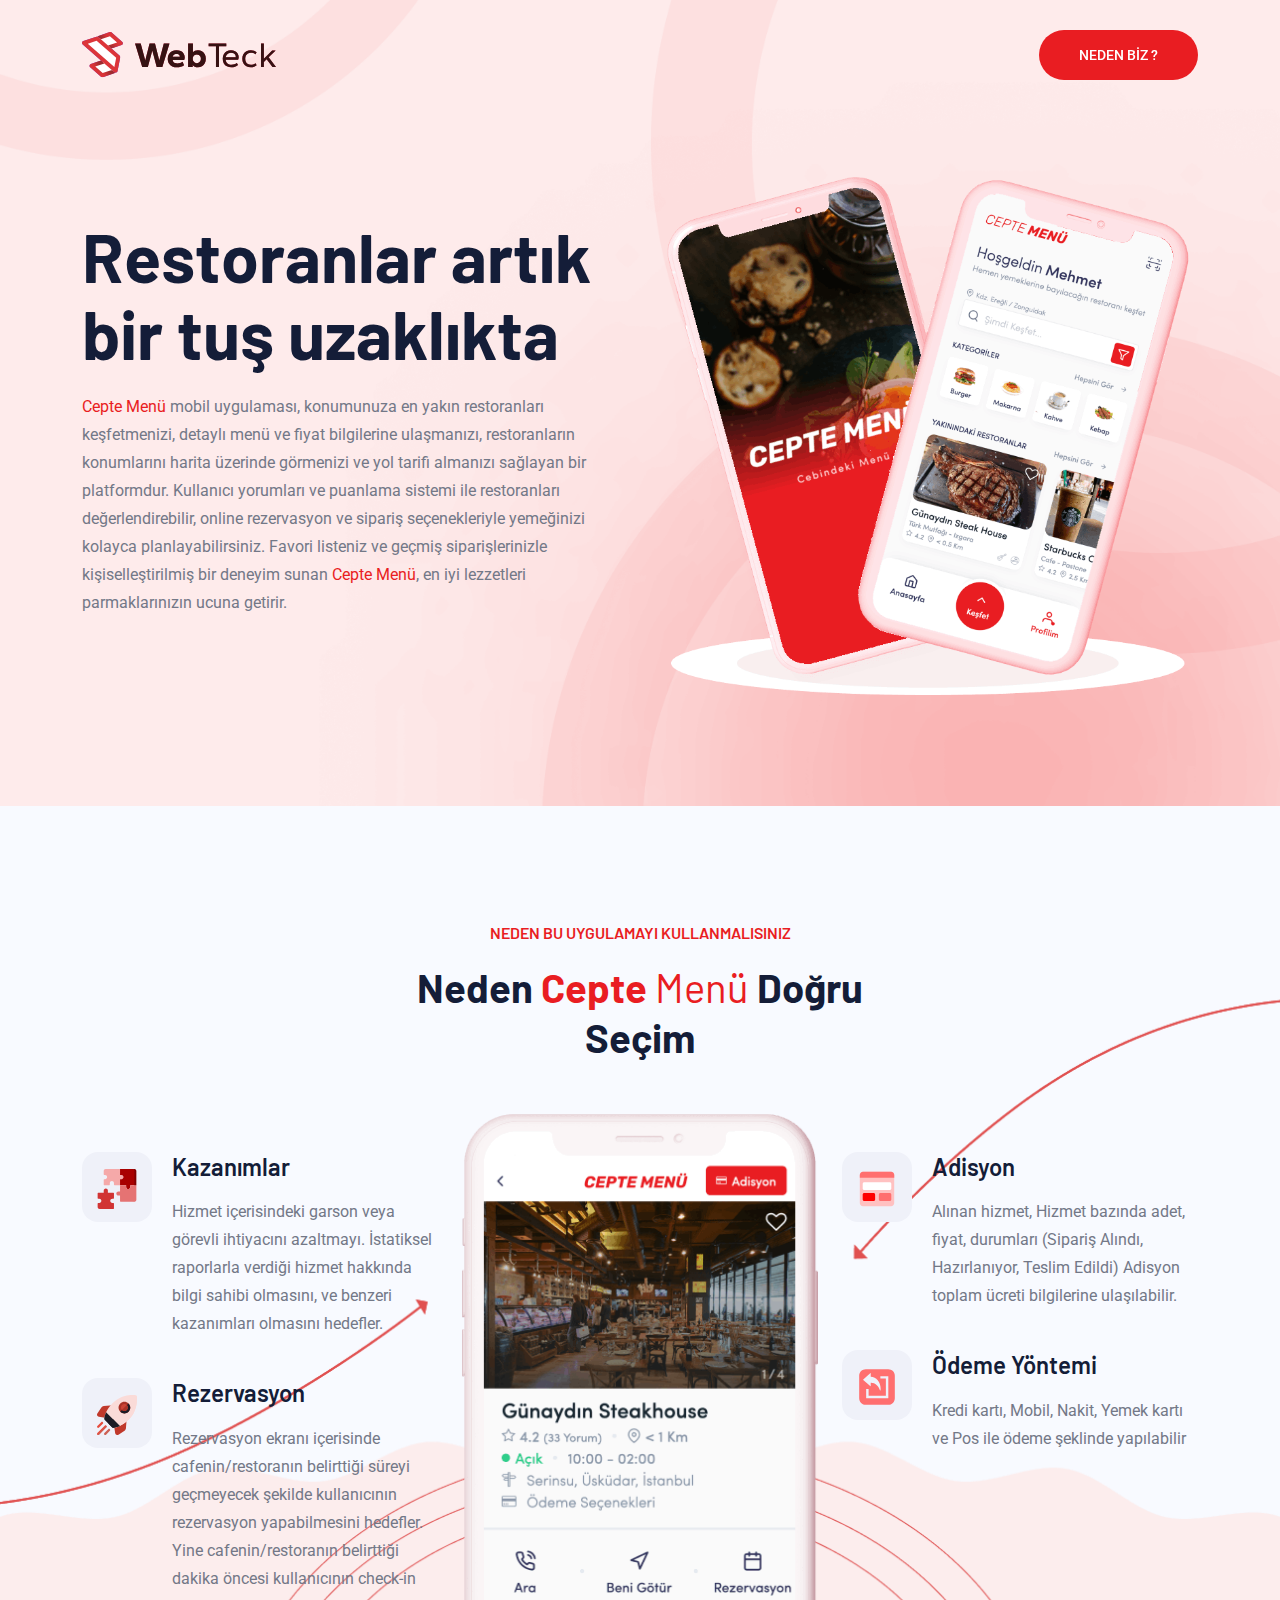
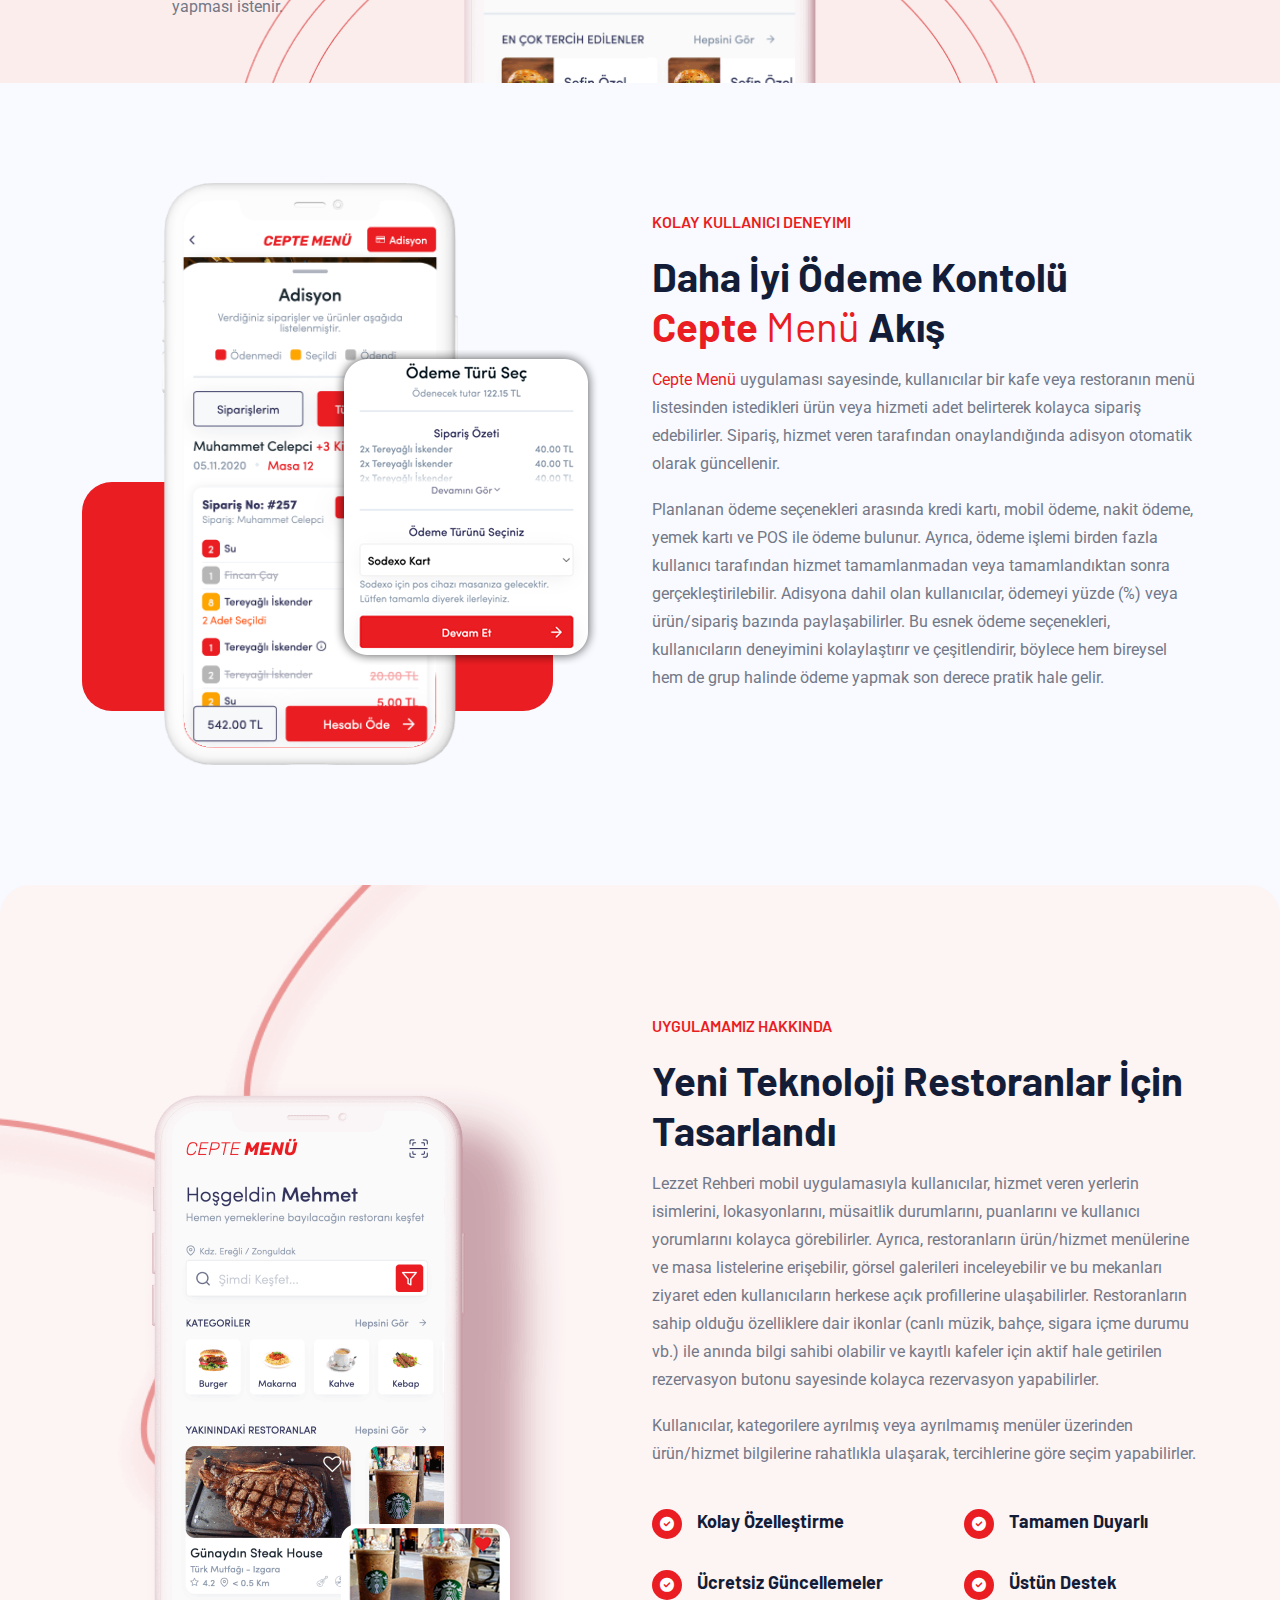
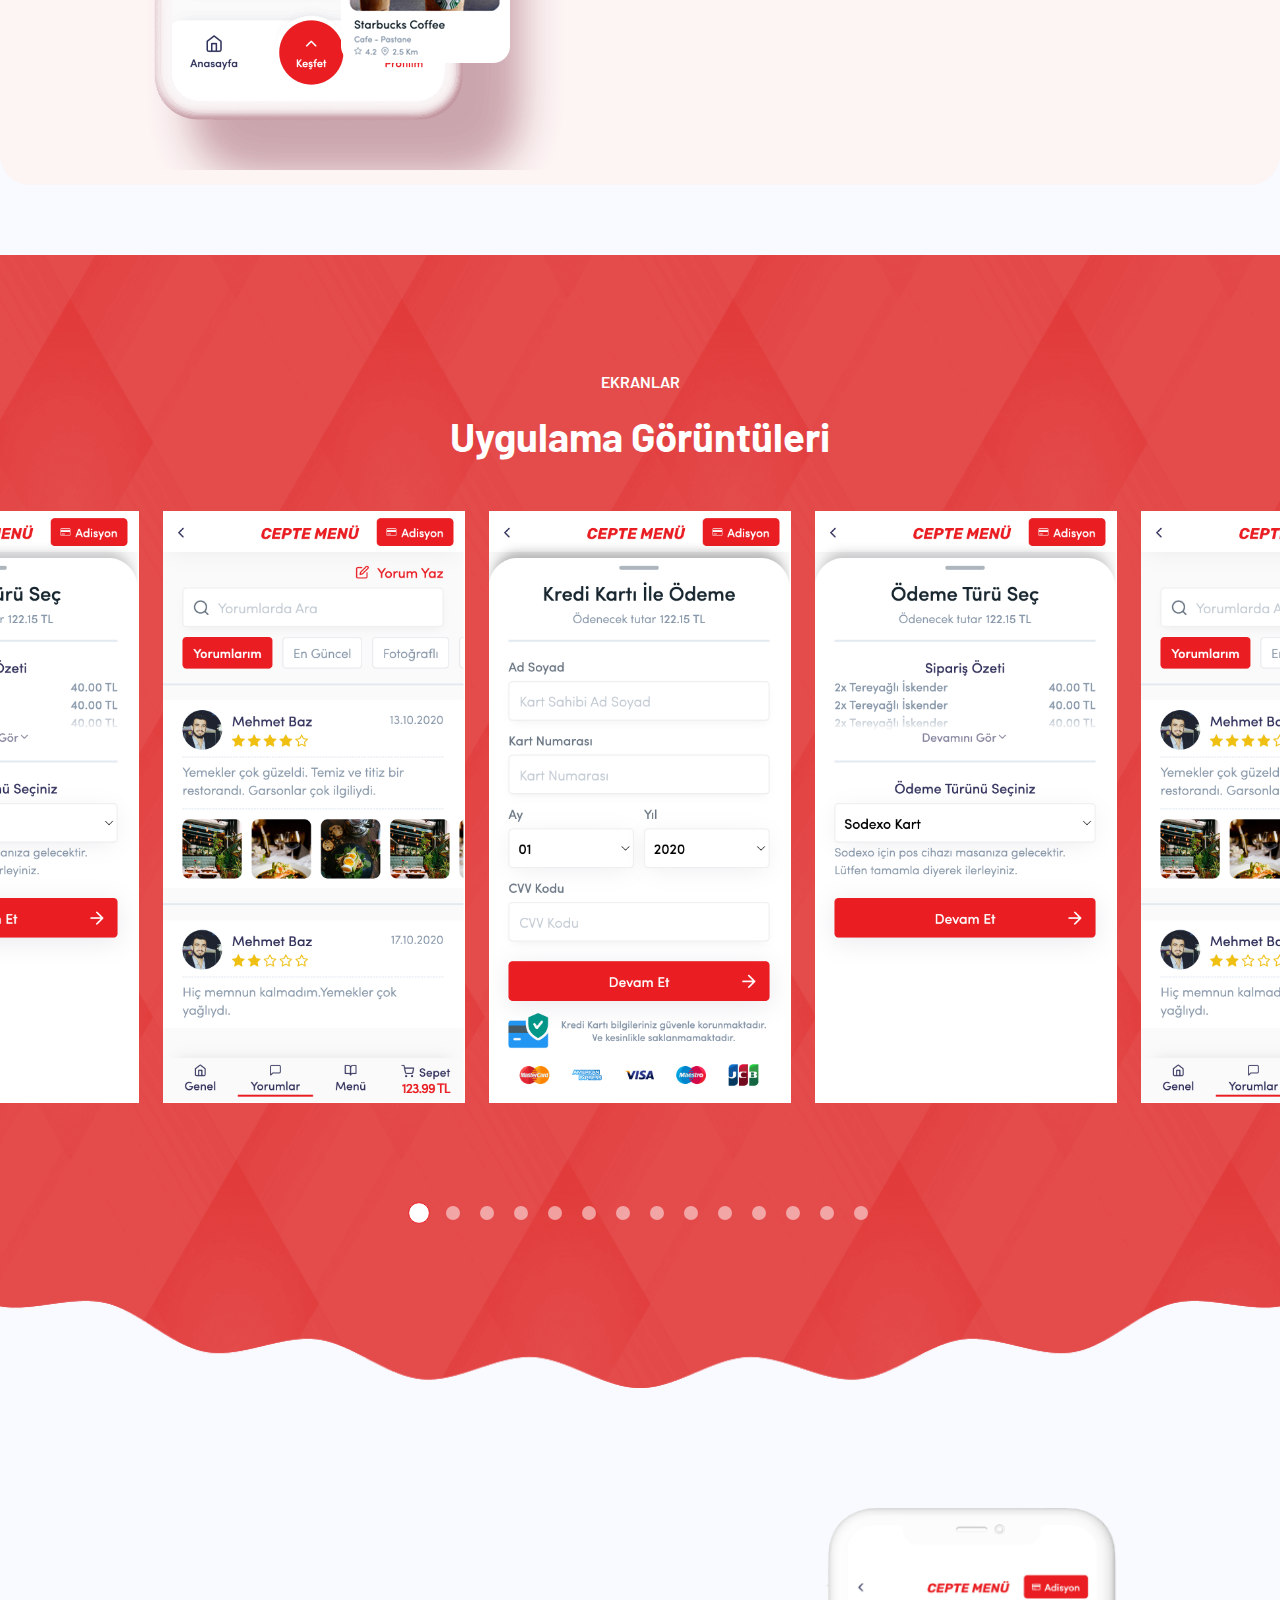
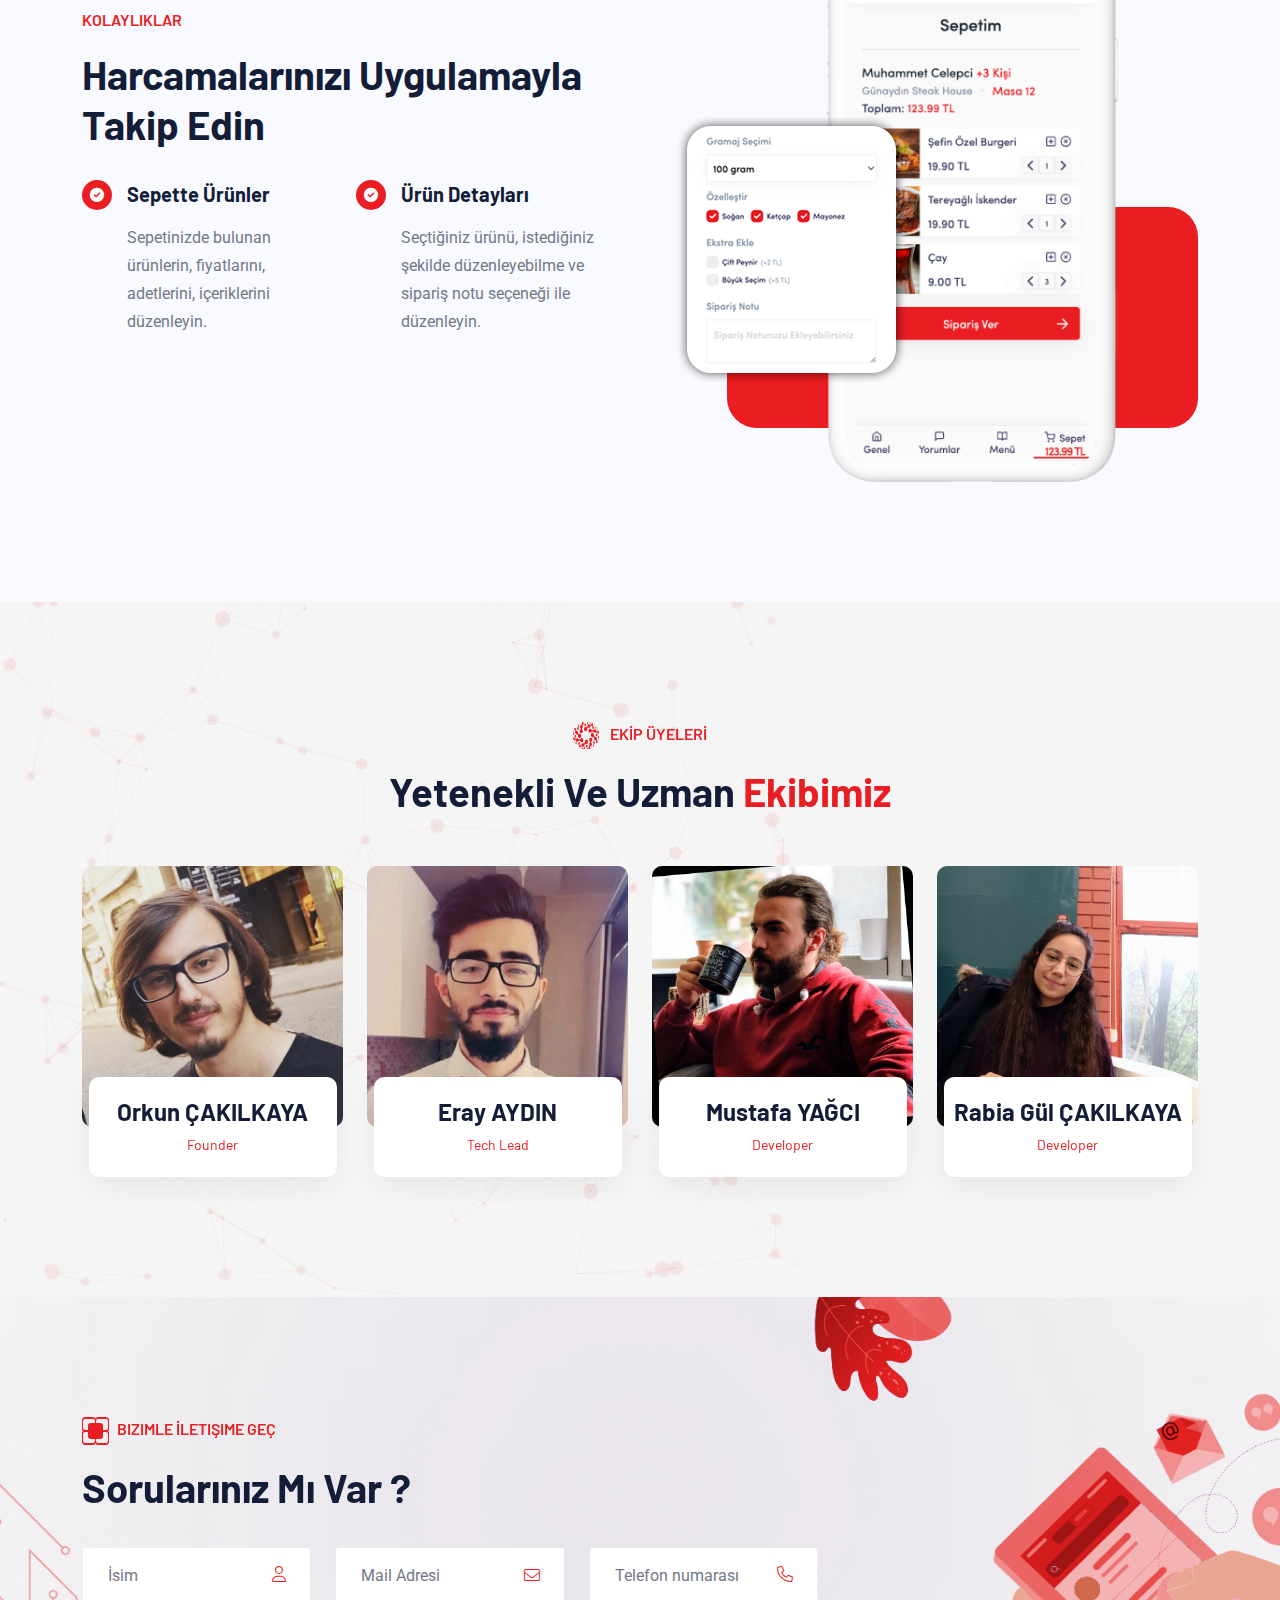
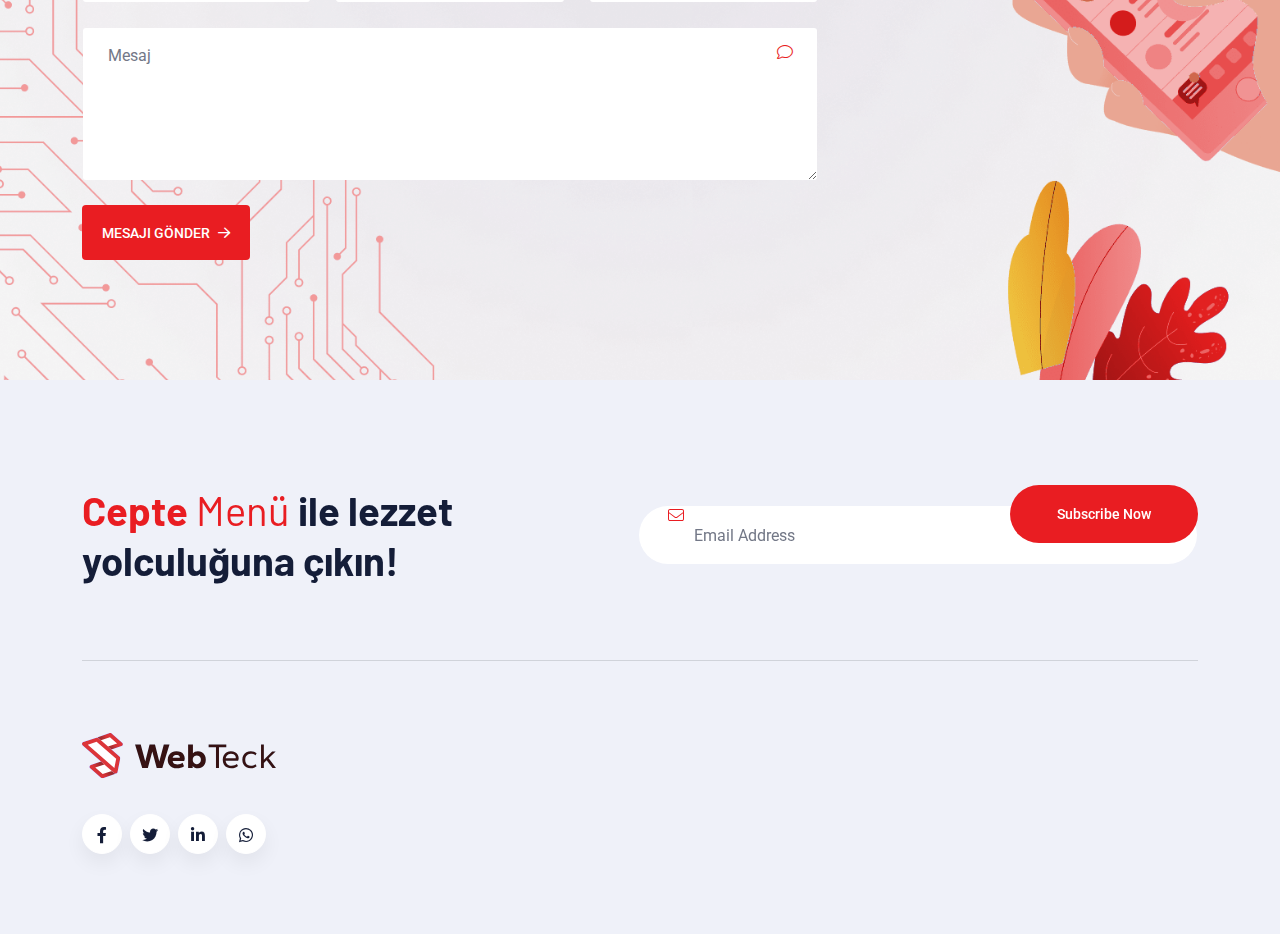
==== index.html @ c69f778c "feat(content): change text" ====
<!doctype html>
<html class="no-js" lang="zxx">

<head>
    <meta charset="utf-8">
    <meta http-equiv="x-ua-compatible" content="ie=edge">
    <title>Webteck - Technology & IT Solutions HTML Template - Home App-landing</title>
    <meta name="author" content="Themeholy">
    <meta name="description" content="Webteck - Technology & IT Solutions HTML Template">
    <meta name="keywords" content="Webteck - Technology & IT Solutions HTML Template">
    <meta name="robots" content="INDEX,FOLLOW">

    <!-- Mobile Specific Metas -->
    <meta name="viewport" content="width=device-width, initial-scale=1, shrink-to-fit=no">

    <!-- Favicons - Place favicon.ico in the root directory -->
    <link rel="apple-touch-icon" sizes="57x57" href="assets/img/favicons/apple-icon-57x57.png">
    <link rel="apple-touch-icon" sizes="60x60" href="assets/img/favicons/apple-icon-60x60.png">
    <link rel="apple-touch-icon" sizes="72x72" href="assets/img/favicons/apple-icon-72x72.png">
    <link rel="apple-touch-icon" sizes="76x76" href="assets/img/favicons/apple-icon-76x76.png">
    <link rel="apple-touch-icon" sizes="114x114" href="assets/img/favicons/apple-icon-114x114.png">
    <link rel="apple-touch-icon" sizes="120x120" href="assets/img/favicons/apple-icon-120x120.png">
    <link rel="apple-touch-icon" sizes="144x144" href="assets/img/favicons/apple-icon-144x144.png">
    <link rel="apple-touch-icon" sizes="152x152" href="assets/img/favicons/apple-icon-152x152.png">
    <link rel="apple-touch-icon" sizes="180x180" href="assets/img/favicons/apple-icon-180x180.png">
    <link rel="icon" type="image/png" sizes="192x192" href="assets/img/favicons/android-icon-192x192.png">
    <link rel="icon" type="image/png" sizes="32x32" href="assets/img/favicons/favicon-32x32.png">
    <link rel="icon" type="image/png" sizes="96x96" href="assets/img/favicons/favicon-96x96.png">
    <link rel="icon" type="image/png" sizes="16x16" href="assets/img/favicons/favicon-16x16.png">
    <link rel="manifest" href="assets/img/favicons/manifest.json">
    <meta name="msapplication-TileColor" content="#ffffff">
    <meta name="msapplication-TileImage" content="assets/img/favicons/ms-icon-144x144.png">
    <meta name="theme-color" content="#ffffff">

    <!--==============================
	  Google Fonts
	============================== -->
    <link rel="preconnect" href="https://fonts.googleapis.com">
    <link rel="preconnect" href="https://fonts.gstatic.com" crossorigin>
    <link href="https://fonts.googleapis.com/css2?family=Barlow:ital,wght@0,300;0,400;0,500;0,600;0,700;0,800;0,900;1,700&family=Roboto:wght@300;400;500;700;900&display=swap" rel="stylesheet">

    <!--==============================
	    All CSS File
	============================== -->
    <!-- Bootstrap -->
    <link rel="stylesheet" href="assets/css/bootstrap.min.css">
    <!-- Fontawesome Icon -->
    <link rel="stylesheet" href="assets/css/fontawesome.min.css">
    <!-- Magnific Popup -->
    <link rel="stylesheet" href="assets/css/magnific-popup.min.css">
    <!-- Swiper Slider -->
    <link rel="stylesheet" href="assets/css/swiper-bundle.min.css">
    <!-- Theme Custom CSS -->
    <link rel="stylesheet" href="assets/css/style.css">

</head>

<body class="theme-blue">


    <!--[if lte IE 9]>
    	<p class="browserupgrade">You are using an <strong>outdated</strong> browser. Please <a href="https://browsehappy.com/">upgrade your browser</a> to improve your experience and security.</p>
  <![endif]-->

<!--==============================
	Header Area
==============================-->
    <header class="th-header header-layout6 onepage-nav">
        <div class="sticky-wrapper">
            <!-- Main Menu Area -->
            <div class="menu-area">
                <div class="container th-container4">
                    <div class="row align-items-center justify-content-between">
                        <div class="col-auto">
                            <div class="header-logo">
                                <a class="icon-masking" href="index.html"><span data-mask-src="assets/img/logo.svg" class="mask-icon"></span><img src="assets/img/logo.svg" alt="Webteck"></a>
                            </div>
                        </div>
                        <div class="col-auto d-xl-block d-none">
                            <div class="header-button">
                                <a href="#features" class="th-btn style-radius scroll-down">NEDEN BİZ ?</a>
                            </div>
                        </div>
                    </div>
                </div>
            </div>
        </div>
    </header>
    <!--==============================
Hero Area
==============================-->
    <div class="th-hero-wrapper hero-8" id="hero">
        <div class="hero-inner">
            <div class="th-hero-bg" data-bg-src="assets/img/hero/hero_bg_8_1_red.png">
            </div>
            <div class="container th-container4">
                <div class="row justify-content-center align-items-center">
                    <div class="col-xxl-5 col-xl-6">
                        <div class="hero-style8">
                            <h1 class="hero-title">Restoranlar artık bir tuş uzaklıkta  </h1>
                            <p class="hero-text"><span class="text-theme">Cepte <span class="fw-normal">Menü</span></span> mobil uygulaması, konumunuza en yakın restoranları keşfetmenizi, detaylı menü ve fiyat bilgilerine ulaşmanızı, restoranların konumlarını harita üzerinde görmenizi ve yol tarifi almanızı sağlayan bir platformdur. Kullanıcı yorumları ve puanlama sistemi ile restoranları değerlendirebilir, online rezervasyon ve sipariş seçenekleriyle yemeğinizi kolayca planlayabilirsiniz. Favori listeniz ve geçmiş siparişlerinizle kişiselleştirilmiş bir deneyim sunan <span class="text-theme">Cepte <span class="fw-normal">Menü</span></span>, en iyi lezzetleri parmaklarınızın ucuna getirir.</p>
                        </div>
                    </div>
                    <div class="col-xxl-7 col-xl-6">
                        <div class="th-hero-thumb">
                            <img src="assets/img/hero/hero_img_8_1_red.png" alt="img">
                        </div>
                    </div>
                </div>
            </div>
        </div>
    </div>
    <!--======== / Hero Section ========-->
    <!--==============================
Feature Area
==============================-->
    <div class="space-top" id="features">
        <div class="why-sec-4" data-bg-src="assets/img/bg/why_bg_8_red.png">
            <div class="container th-container4">
                <div class="row justify-content-center">
                    <div class="col-xl-5">
                        <div class="title-area text-center">
                            <span class="sub-title">NEDEN BU UYGULAMAYI KULLANMALISINIZ</span>
                            <h2 class="sec-title">Neden <span class="text-theme">Cepte <span class="fw-normal">Menü</span></span> Doğru Seçim</h2>
                        </div>
                    </div>
                </div>
                <div class="row">
                    <div class="col-lg-4">
                        <div class="why-feature-wrap-4-1">
                            <div class="about-feature style3">
                                <div class="about-feature_icon">
                                    <img src="assets/img/icon/why-8-1.svg" alt="icon">
                                </div>
                                <div class="media-body">
                                    <h3 class="about-feature_title">Kazanımlar</h3>
                                    <p class="about-feature_text">
                                        Hizmet içerisindeki garson veya görevli ihtiyacını azaltmayı.
                                        İstatiksel raporlarla verdiği hizmet hakkında bilgi sahibi olmasını,
                                        ve benzeri kazanımları olmasını hedefler.
                                    </p>
                                </div>
                            </div>
                            <div class="about-feature style3">
                                <div class="about-feature_icon">
                                    <img src="assets/img/icon/why-8-2.svg" alt="icon">
                                </div>
                                <div class="media-body">
                                    <h3 class="about-feature_title">Rezervasyon</h3>
                                    <p class="about-feature_text">
                                        Rezervasyon ekranı içerisinde cafenin/restoranın belirttiği süreyi geçmeyecek şekilde kullanıcının rezervasyon yapabilmesini hedefler.
                                        Yine cafenin/restoranın belirttiği dakika öncesi kullanıcının check-in yapması istenir.</p>
                                </div>
                            </div>
                        </div>
                    </div>
                    <div class="col-lg-4 order-lg-3">
                        <div class="why-feature-wrap-4-2">
                            <div class="about-feature style3">
                                <div class="about-feature_icon">
                                    <img src="assets/img/icon/why-8-3.svg" alt="icon">
                                </div>
                                <div class="media-body">
                                    <h3 class="about-feature_title">Adisyon</h3>
                                    <p class="about-feature_text">
                                        Alınan hizmet, Hizmet bazında adet, fiyat,
                                        durumları (Sipariş Alındı, Hazırlanıyor, Teslim Edildi)
                                        Adisyon toplam ücreti
                                        bilgilerine ulaşılabilir.
                                    </p>
                                </div>
                            </div>
                            <div class="about-feature style3">
                                <div class="about-feature_icon">
                                    <img src="assets/img/icon/why-8-4.svg" alt="icon">
                                </div>
                                <div class="media-body">
                                    <h3 class="about-feature_title">Ödeme Yöntemi</h3>
                                    <p class="about-feature_text">
                                        Kredi kartı, Mobil, Nakit, Yemek kartı ve
                                        Pos ile ödeme şeklinde yapılabilir
                                    </p>
                                </div>
                            </div>
                        </div>
                    </div>
                    <div class="col-lg-4 order-lg-2">
                        <div class="why-thumb-4">
                            <img src="assets/img/normal/why_8_1.png" alt="img">
                        </div>
                    </div>
                </div>
            </div>
        </div>
    </div>
    <!--==============================
Download Area 1
==============================-->
    <section class="space-bottom" style="margin-top: 100px">
        <div class="container th-container4">
            <div class="row gy-40 align-items-center">
                <div class="col-lg-6">
                    <div class="img-box12">
                        <div class="img1">
                            <img src="assets/img/normal/download-8-2.png" alt="img">
                        </div>
                        <div class="img2 jump" style="z-index: 200">
                            <img src="assets/img/normal/download-8-2.1.png" alt="img">
                        </div>
                    </div>
                </div>
                <div class="col-lg-6">
                    <div class="title-area mb-40">
                        <span class="sub-title">Kolay Kullanıcı Deneyimi</span>
                        <h2 class="sec-title">Daha İyi Ödeme Kontolü <br class="d-xl-block d-none"> <span class="text-theme">Cepte <span class="fw-normal">Menü</span></span> Akış</h2>
                        <p><span class="text-theme">Cepte <span class="fw-normal">Menü</span></span> uygulaması sayesinde, kullanıcılar bir kafe veya restoranın menü listesinden istedikleri ürün veya hizmeti adet belirterek kolayca sipariş edebilirler. Sipariş, hizmet veren tarafından onaylandığında adisyon otomatik olarak güncellenir.</p>
                        <p>Planlanan ödeme seçenekleri arasında kredi kartı, mobil ödeme, nakit ödeme, yemek kartı ve POS ile ödeme bulunur. Ayrıca, ödeme işlemi birden fazla kullanıcı tarafından hizmet tamamlanmadan veya tamamlandıktan sonra gerçekleştirilebilir. Adisyona dahil olan kullanıcılar, ödemeyi yüzde (%) veya ürün/sipariş bazında paylaşabilirler. Bu esnek ödeme seçenekleri, kullanıcıların deneyimini kolaylaştırır ve çeşitlendirir, böylece hem bireysel hem de grup halinde ödeme yapmak son derece pratik hale gelir.</p>
                    </div>
                </div>

            </div>
        </div>
    </section>
<!--==============================
About Area
==============================-->
    <div class="about-sec-8 overflow-hidden th-radius3 " data-bg-src="assets/img/bg/about_bg_8_1_red.png" id="about-sec">
        <div class="container th-container4">
            <div class="row justify-content-between flex-row-reverse">
                <div class="col-xl-6">
                    <div class="space">
                        <div class="title-area mb-40">
                            <span class="sub-title">Uygulamamız Hakkında</span>
                            <h2 class="sec-title">Yeni teknoloji <br class="d-xxl-block d-none"> restoranlar İçin tasarlandı</h2>
                            <p>Lezzet Rehberi mobil uygulamasıyla kullanıcılar, hizmet veren yerlerin isimlerini, lokasyonlarını, müsaitlik durumlarını, puanlarını ve kullanıcı yorumlarını kolayca görebilirler. Ayrıca, restoranların ürün/hizmet menülerine ve masa listelerine erişebilir, görsel galerileri inceleyebilir ve bu mekanları ziyaret eden kullanıcıların herkese açık profillerine ulaşabilirler. Restoranların sahip olduğu özelliklere dair ikonlar (canlı müzik, bahçe, sigara içme durumu vb.) ile anında bilgi sahibi olabilir ve kayıtlı kafeler için aktif hale getirilen rezervasyon butonu sayesinde kolayca rezervasyon yapabilirler.</p>
                            <p> Kullanıcılar, kategorilere ayrılmış veya ayrılmamış menüler üzerinden ürün/hizmet bilgilerine rahatlıkla ulaşarak, tercihlerine göre seçim yapabilirler.</p>
                        </div>
                        <div class="two-column mb-50 list-center ms-0">
                            <div class="checklist style6">
                                <ul>
                                    <li><i class="fas fa-check-circle"></i> Kolay Özelleştirme</li>
                                    <li><i class="fas fa-check-circle"></i> Ücretsiz Güncellemeler</li>
                                </ul>
                            </div>
                            <div class="checklist style6">
                                <ul>
                                    <li><i class="fas fa-check-circle"></i> Tamamen Duyarlı</li>
                                    <li><i class="fas fa-check-circle"></i> Üstün Destek</li>
                                </ul>
                            </div>
                        </div>
                    </div>
                </div>
                <div class="col-xl-6 align-self-end">
                    <div class="img-box10 text-center mb-xl-0 mt-xl-0 mt-n4">
                        <div class="img1">
                            <img src="assets/img/normal/about_8_1.png" alt="About">
                            <div class="img2 jump">
                                <img src="assets/img/normal/about_8_2.png" alt="About">
                            </div>
                        </div>
                    </div>
                </div>
            </div>
        </div>
    </div>
<!--==============================
Brand Area
==============================-->
    <div class="screenshot-sec-1 overflow-hidden space-top" data-bg-src="assets/img/bg/screenshot_bg_8_red.png" id="project-sec">
        <div class="container th-container4">
            <div class="title-area text-center">
                <span class="sub-title text-white">Ekranlar</span>
                <h2 class="sec-title text-white">Uygulama Görüntüleri</h2>
            </div>
        </div>
        <div class="container-fluid p-0">
            <div class="slider-area text-center">
                <div class="swiper th-slider screen-slider1" id="screenSlider1" data-slider-options='{"breakpoints":{"0":{"slidesPerView":1},"576":{"slidesPerView":"2","centeredSlides":"true"},"768":{"slidesPerView":"4","centeredSlides":"true"},"992":{"slidesPerView":"4","centeredSlides":"true"},"1200":{"slidesPerView":"4","centeredSlides":"true"},"1400":{"slidesPerView":"6","centeredSlides":"true"}}}'>
                    <div class="swiper-wrapper">
                        <div class="swiper-slide">
                            <a href="" class="screetshot-thumb">
                                <img src="assets/img/normal/screenshot-slider_8_1.png" alt="Brand Logo">
                            </a>
                        </div>
                        <div class="swiper-slide">
                            <a href="" class="screetshot-thumb">
                                <img src="assets/img/normal/screenshot-slider_8_2.png" alt="Brand Logo">
                            </a>
                        </div>
                        <div class="swiper-slide">
                            <a href="" class="screetshot-thumb">
                                <img src="assets/img/normal/screenshot-slider_8_3.png" alt="Brand Logo">
                            </a>
                        </div>
                        <div class="swiper-slide">
                            <a href="" class="screetshot-thumb">
                                <img src="assets/img/normal/screenshot-slider_8_4.png" alt="Brand Logo">
                            </a>
                        </div>
                        <div class="swiper-slide">
                            <a href="" class="screetshot-thumb">
                                <img src="assets/img/normal/screenshot-slider_8_5.png" alt="Brand Logo">
                            </a>
                        </div>
                        <div class="swiper-slide">
                            <a href="" class="screetshot-thumb">
                                <img src="assets/img/normal/screenshot-slider_8_6.png" alt="Brand Logo">
                            </a>
                        </div>
                        <div class="swiper-slide">
                            <a href="" class="screetshot-thumb">
                                <img src="assets/img/normal/screenshot-slider_8_7.png" alt="Brand Logo">
                            </a>
                        </div>
                        <div class="swiper-slide">
                            <a href="" class="screetshot-thumb">
                                <img src="assets/img/normal/screenshot-slider_8_8.png" alt="Brand Logo">
                            </a>
                        </div>
                        <div class="swiper-slide">
                            <a href="" class="screetshot-thumb">
                                <img src="assets/img/normal/screenshot-slider_8_9.png" alt="Brand Logo">
                            </a>
                        </div>
                        <div class="swiper-slide">
                            <a href="" class="screetshot-thumb">
                                <img src="assets/img/normal/screenshot-slider_8_10.png" alt="Brand Logo">
                            </a>
                        </div>
                        <div class="swiper-slide">
                            <a href="" class="screetshot-thumb">
                                <img src="assets/img/normal/screenshot-slider_8_11.png" alt="Brand Logo">
                            </a>
                        </div>
                        <div class="swiper-slide">
                            <a href="" class="screetshot-thumb">
                                <img src="assets/img/normal/screenshot-slider_8_1.png" alt="Brand Logo">
                            </a>
                        </div>
                        <div class="swiper-slide">
                            <a href="" class="screetshot-thumb">
                                <img src="assets/img/normal/screenshot-slider_8_2.png" alt="Brand Logo">
                            </a>
                        </div>
                        <div class="swiper-slide">
                            <a href="" class="screetshot-thumb">
                                <img src="assets/img/normal/screenshot-slider_8_3.png" alt="Brand Logo">
                            </a>
                        </div>
                    </div>
                    <div class="slider-pagination">`</div>
                </div>
            </div>
        </div>
    </div>
    <!--==============================
Download Area 1
==============================-->
    <section class="space">
        <div class="container th-container4">
            <div class="row gy-40 align-items-center flex-row-reverse">
                <div class="col-lg-6 text-lg-end">
                    <div class="img-box11">
                        <div class="img1">
                            <img src="assets/img/normal/download-8-1.png" alt="img">
                        </div>
                        <div class="img2 jump">
                            <img src="assets/img/normal/download-8-1.1.png" alt="img">
                        </div>
                    </div>
                </div>
                <div class="col-lg-6">
                    <div class="title-area">
                        <span class="sub-title">Kolaylıklar</span>
                        <h2 class="sec-title">Harcamalarınızı Uygulamayla <br class="d-xl-block d-none"> Takip Edin</h2>
                        <p></p>
                        <div class="two-column mb-50 mt-30">
                            <div class="checklist style6">
                                <ul>
                                    <li>
                                        <i class="fas fa-check-circle"></i>
                                        <div class="details">
                                            <h6>Sepette Ürünler</h6>
                                            <p class="mb-n2">Sepetinizde bulunan ürünlerin, fiyatlarını, adetlerini, içeriklerini düzenleyin.</p>
                                        </div>
                                    </li>
                                </ul>
                            </div>
                            <div class="checklist style6">
                                <ul>
                                    <li>
                                        <i class="fas fa-check-circle"></i>
                                        <div class="details">
                                            <h6>Ürün Detayları</h6>
                                            <p class="mb-n2">Seçtiğiniz ürünü, istediğiniz şekilde düzenleyebilme ve sipariş notu seçeneği ile düzenleyin. </p>
                                        </div>
                                    </li>
                                </ul>
                            </div>
                        </div>
                    </div>
                </div>

            </div>
        </div>
    </section>
    <!--==============================
Team Area
==============================-->
    <section class="team-sec space">
        <div class="container z-index-common">
            <div class="title-area text-center">
                <span class="sub-title">
                    <div class="icon-masking me-2">
                        <span class="mask-icon" data-mask-src="assets/img/theme-img/title_shape_1.svg"></span>
                        <img src="assets/img/theme-img/title_shape_1.svg" alt="shape">
                    </div>
                    EKİP ÜYELERİ
                </span>
                <h2 class="sec-title">Yetenekli Ve Uzman <span class="text-theme">Ekibimiz</span></h2>
            </div>

            <div class="slider-area">
                <div class="swiper th-slider has-shadow" id="teamSlider2" data-slider-options='{"loop":true,"breakpoints":{"0":{"slidesPerView":1},"576":{"slidesPerView":"1"},"768":{"slidesPerView":"2"},"992":{"slidesPerView":"3"},"1200":{"slidesPerView":"4"}}}'>
                    <div class="swiper-wrapper">
                        <!-- Single Item -->
                        <div class="swiper-slide">
                            <div class="th-team team-card">
                                <div class="team-img">
                                    <img src="assets/img/team/orkun-cakilkaya.jpeg" alt="Team">
                                </div>
                                <div class="team-content">
                                    <div class="box-particle" id="team-p1"></div>
                                    <div class="team-social">
                                        <a target="_blank" href="https://linkedin.com/in/orkuncakilkaya/"><i class="fab fa-linkedin-in"></i></a>
                                    </div>
                                    <h3 class="box-title"><a href="team-details.html">Orkun ÇAKILKAYA</a></h3>
                                    <span class="team-desig">Founder</span>
                                </div>
                            </div>
                        </div>

                        <!-- Single Item -->
                        <div class="swiper-slide">
                            <div class="th-team team-card">
                                <div class="team-img">
                                    <img src="assets/img/team/eray-aydin.jpeg" alt="Team">
                                </div>
                                <div class="team-content">
                                    <div class="box-particle" id="team-p2"></div>
                                    <div class="team-social">
                                        <a target="_blank" href="https://linkedin.com/in/eray-aydin/"><i class="fab fa-linkedin-in"></i></a>
                                    </div>
                                    <h3 class="box-title"><a href="team-details.html">Eray AYDIN</a></h3>
                                    <span class="team-desig">Tech Lead</span>
                                </div>
                            </div>
                        </div>

                        <!-- Single Item -->
                        <div class="swiper-slide">
                            <div class="th-team team-card">
                                <div class="team-img">
                                    <img src="assets/img/team/mustafa-yagci.jpeg" alt="Team">
                                </div>
                                <div class="team-content">
                                    <div class="box-particle" id="team-p3"></div>
                                    <div class="team-social">
                                        <a target="_blank" href="https://linkedin.com/in/mstfygci/"><i class="fab fa-linkedin-in"></i></a>
                                    </div>
                                    <h3 class="box-title"><a href="team-details.html">Mustafa YAĞCI</a></h3>
                                    <span class="team-desig">Developer</span>
                                </div>
                            </div>
                        </div>

                        <!-- Single Item -->
                        <div class="swiper-slide">
                            <div class="th-team team-card">
                                <div class="team-img">
                                    <img src="assets/img/team/rabiagulcakilkaya.jpg" alt="Team">
                                </div>
                                <div class="team-content">
                                    <div class="box-particle" id="team-p4"></div>
                                    <div class="team-social">
                                        <a target="_blank" href="https://linkedin.com/in/rabiagulbarug/"><i class="fab fa-linkedin-in"></i></a>
                                    </div>
                                    <h3 class="box-title"><a href="team-details.html">Rabia Gül ÇAKILKAYA</a></h3>
                                    <span class="team-desig">Developer</span>
                                </div>
                            </div>
                        </div>

                        <!-- Single Item -->
                        <div class="swiper-slide">
                            <div class="th-team team-card">
                                <div class="team-img">
                                    <img src="assets/img/team/emre-ucar.jpeg" alt="Team">
                                </div>
                                <div class="team-content">
                                    <div class="box-particle" id="team-p5"></div>
                                    <div class="team-social">
                                        <a target="_blank" href="https://linkedin.com/in/sebonya/"><i class="fab fa-linkedin-in"></i></a>
                                    </div>
                                    <h3 class="box-title"><a href="team-details.html">Sevban Emre UÇAR</a></h3>
                                    <span class="team-desig">Graphic Designer</span>
                                </div>
                            </div>
                        </div>


                    </div>
                </div>
                <button data-slider-prev="#teamSlider2" class="slider-arrow style3 slider-prev"><i class="far fa-arrow-left"></i></button>
                <button data-slider-next="#teamSlider2" class="slider-arrow style3 slider-next"><i class="far fa-arrow-right"></i></button>
            </div>
        </div>
        <div class="shape-mockup" data-bottom="0" data-left="0">
            <div class="particle-2" id="particle-2"></div>
        </div>
    </section>
<!--==============================
Contact Area
==============================-->
    <div class="bg-smoke space" data-bg-src="assets/img/bg/contact_bg_1_red.png" id="contact-sec">
        <div class="container">
            <div class="row">
                <div class="col-xl-8">
                    <div class="title-area mb-35 text-xl-start text-center">
                        <span class="sub-title">
                            <div class="icon-masking me-2">
                                <span class="mask-icon" data-mask-src="assets/img/theme-img/title_shape_2.svg"></span>
                                <img src="assets/img/theme-img/title_shape_2.svg" alt="shape">
                            </div>Bizimle İletişime Geç
                        </span>
                        <h2 class="sec-title">Sorularınız mı var ?</h2>
                        <p class="sec-text"></p>
                    </div>
                    <form action="mail.php" method="POST" class="contact-form ajax-contact">
                        <div class="row">
                            <div class="form-group col-md-4">
                                <input type="text" class="form-control" name="name" id="name" placeholder="İsim">
                                <i class="fal fa-user"></i>
                            </div>
                            <div class="form-group col-md-4">
                                <input type="email" class="form-control" name="email" id="email" placeholder="Mail Adresi">
                                <i class="fal fa-envelope"></i>
                            </div>
                            <div class="form-group col-md-4">
                                <input type="tel" class="form-control" name="number" id="number" placeholder="Telefon numarası">
                                <i class="fal fa-phone"></i>
                            </div>
                            <div class="form-group col-12">
                                <textarea name="message" id="message" cols="30" rows="3" class="form-control" placeholder="Mesaj"></textarea>
                                <i class="fal fa-comment"></i>
                            </div>
                            <div class="form-btn text-xl-start text-center col-12">
                                <button class="th-btn">Mesajı Gönder<i class="fa-regular fa-arrow-right ms-2"></i></button>
                            </div>
                        </div>
                        <p class="form-messages mb-0 mt-3"></p>
                    </form>
                </div>
            </div>
        </div>
    </div><!--==============================
	Footer Area
==============================-->
    <footer class="footer-wrapper footer-layout7">
        <div class="container th-container4">
            <div class="footer-top">
                <div class="row gx-0 align-items-center">
                    <div class="col-xl">
                        <div class="footer-newsletter">
                            <div class="footer-newsletter-content">
                                <h2 class="newsletter-title"><span class="text-theme">Cepte <span class="fw-normal">Menü</span></span> ile lezzet yolculuğuna çıkın!</h2>
                            </div>
                            <form class="newsletter-form">
                                <i class="fa-sharp fa-light fa-envelope"></i>
                                <input class="form-control" type="email" placeholder="Email Address" required="">
                                <button type="submit" class="th-btn">Subscribe Now</button>
                            </form>
                        </div>
                    </div>
                </div>
            </div>
            <div class="widget-area">
                <div class="row justify-content-between">
                    <div class="col-md-6 col-xxl-3 col-xl-4">
                        <div class="widget footer-widget">
                            <div class="th-widget-about">
                                <div class="about-logo">
                                    <a class="icon-masking" href="index.html"><span data-mask-src="assets/img/logo.svg" class="mask-icon"></span><img src="assets/img/logo.svg" alt="Webteck"></a>
                                </div>
                                <div class="th-social">
                                    <a href="https://www.facebook.com/"><i class="fab fa-facebook-f"></i></a>
                                    <a href="https://www.twitter.com/"><i class="fab fa-twitter"></i></a>
                                    <a href="https://www.linkedin.com/"><i class="fab fa-linkedin-in"></i></a>
                                    <a href="https://www.whatsapp.com/"><i class="fab fa-whatsapp"></i></a>
                                </div>
                            </div>
                        </div>
                    </div>
                </div>
            </div>
        </div>
    </footer>

    <!--********************************
			Code End  Here
	******************************** -->

    <!-- Scroll To Top -->
    <div class="scroll-top">
        <svg class="progress-circle svg-content" width="100%" height="100%" viewBox="-1 -1 102 102">
            <path d="M50,1 a49,49 0 0,1 0,98 a49,49 0 0,1 0,-98" style="transition: stroke-dashoffset 10ms linear 0s; stroke-dasharray: 307.919, 307.919; stroke-dashoffset: 307.919;"></path>
        </svg>
    </div>

    <!--==============================
    All Js File
============================== -->
    <!-- Jquery -->
    <script src="assets/js/vendor/jquery-3.7.1.min.js"></script>
    <!-- Swiper Slider -->
    <script src="assets/js/swiper-bundle.min.js"></script>
    <!-- Bootstrap -->
    <script src="assets/js/bootstrap.min.js"></script>
    <!-- Magnific Popup -->
    <script src="assets/js/jquery.magnific-popup.min.js"></script>
    <!-- Counter Up -->
    <script src="assets/js/jquery.counterup.min.js"></script>
    <!-- Circle Progress -->
    <script src="assets/js/circle-progress.js"></script>
    <!-- Range Slider -->
    <script src="assets/js/jquery-ui.min.js"></script>
    <!-- Isotope Filter -->
    <script src="assets/js/imagesloaded.pkgd.min.js"></script>
    <script src="assets/js/isotope.pkgd.min.js"></script>
    <!-- Tilt JS -->
    <script src="assets/js/tilt.jquery.min.js"></script>

    <!-- gsap -->
    <script src="assets/js/gsap.min.js"></script>
    <!-- ScrollTrigger -->
    <script src="assets/js/ScrollTrigger.min.js"></script>
    <script src="assets/js/smooth-scroll.js"></script>

    <!-- Particles JS -->
    <script src="assets/js/particles.min.js"></script>

    <script src="assets/js/particles-config.js"></script>
    <!-- Main Js File -->
    <script src="assets/js/main.js"></script>

</body>

</html>
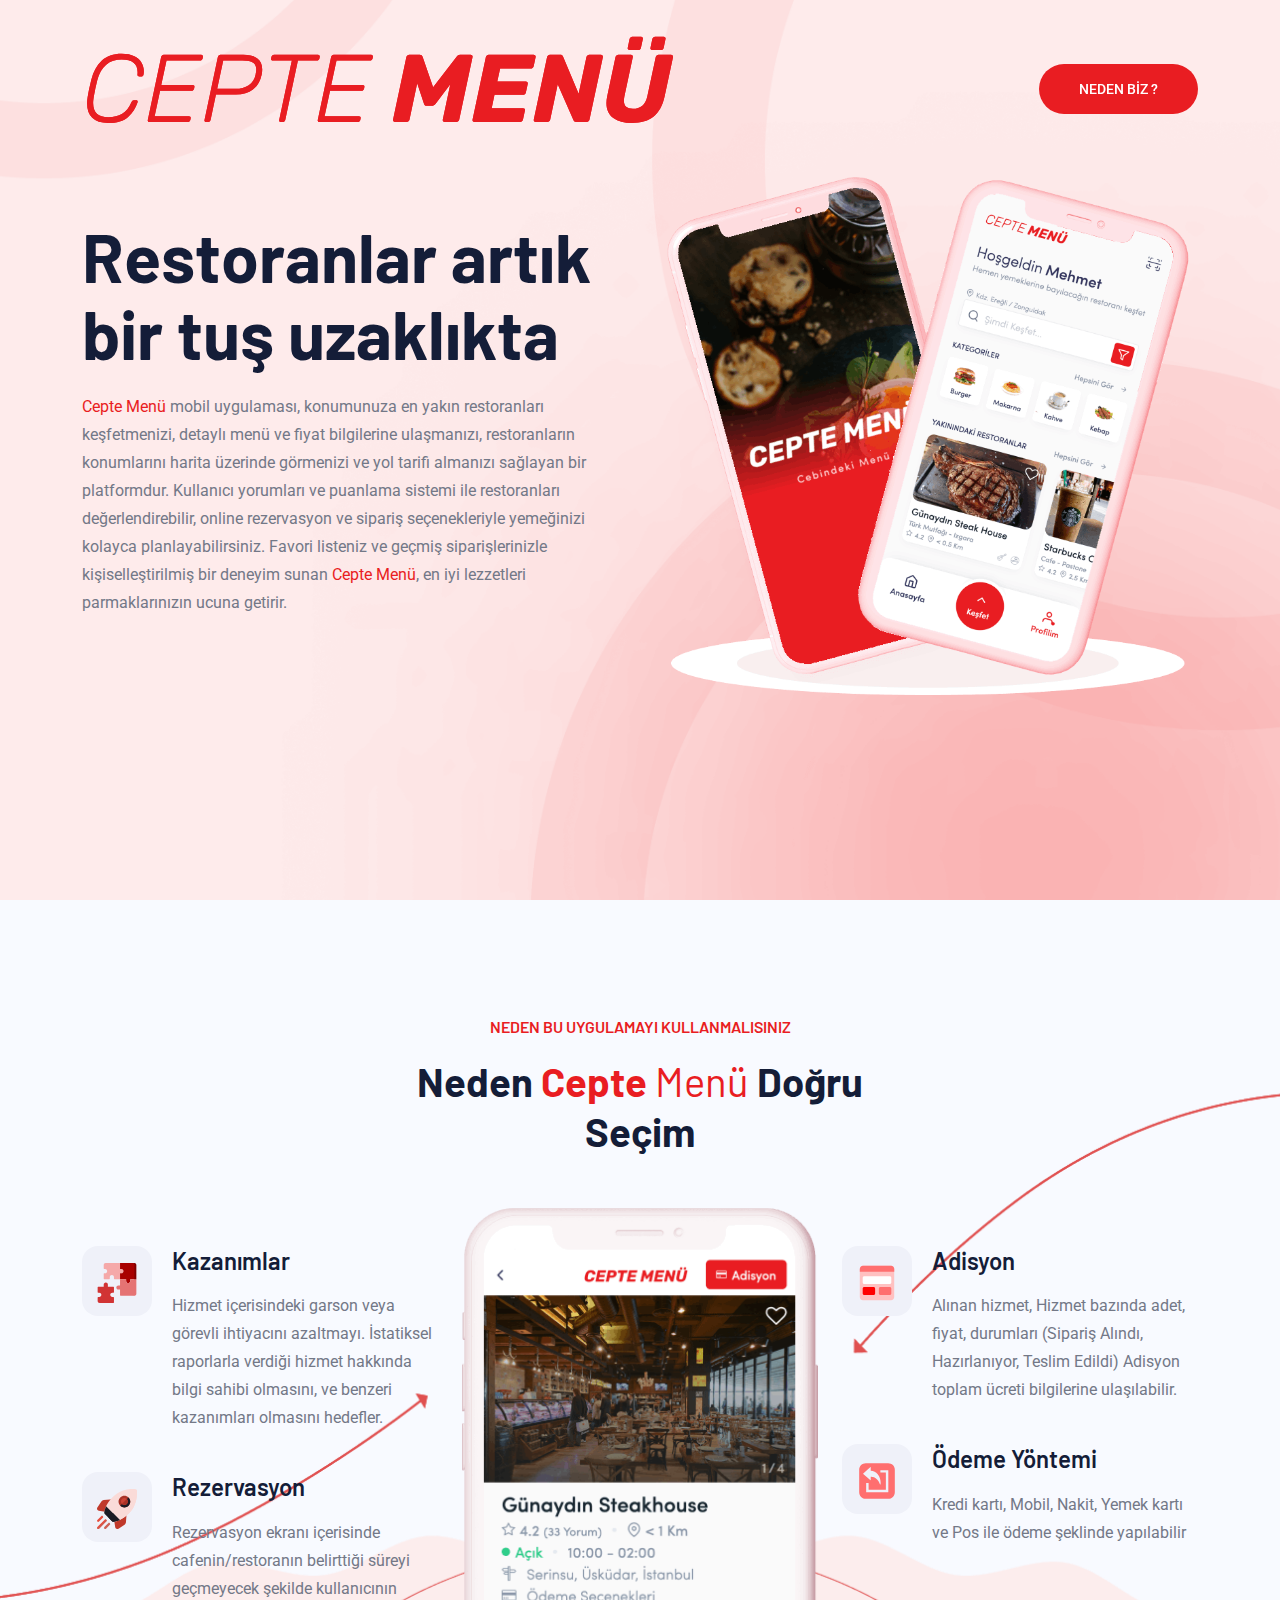
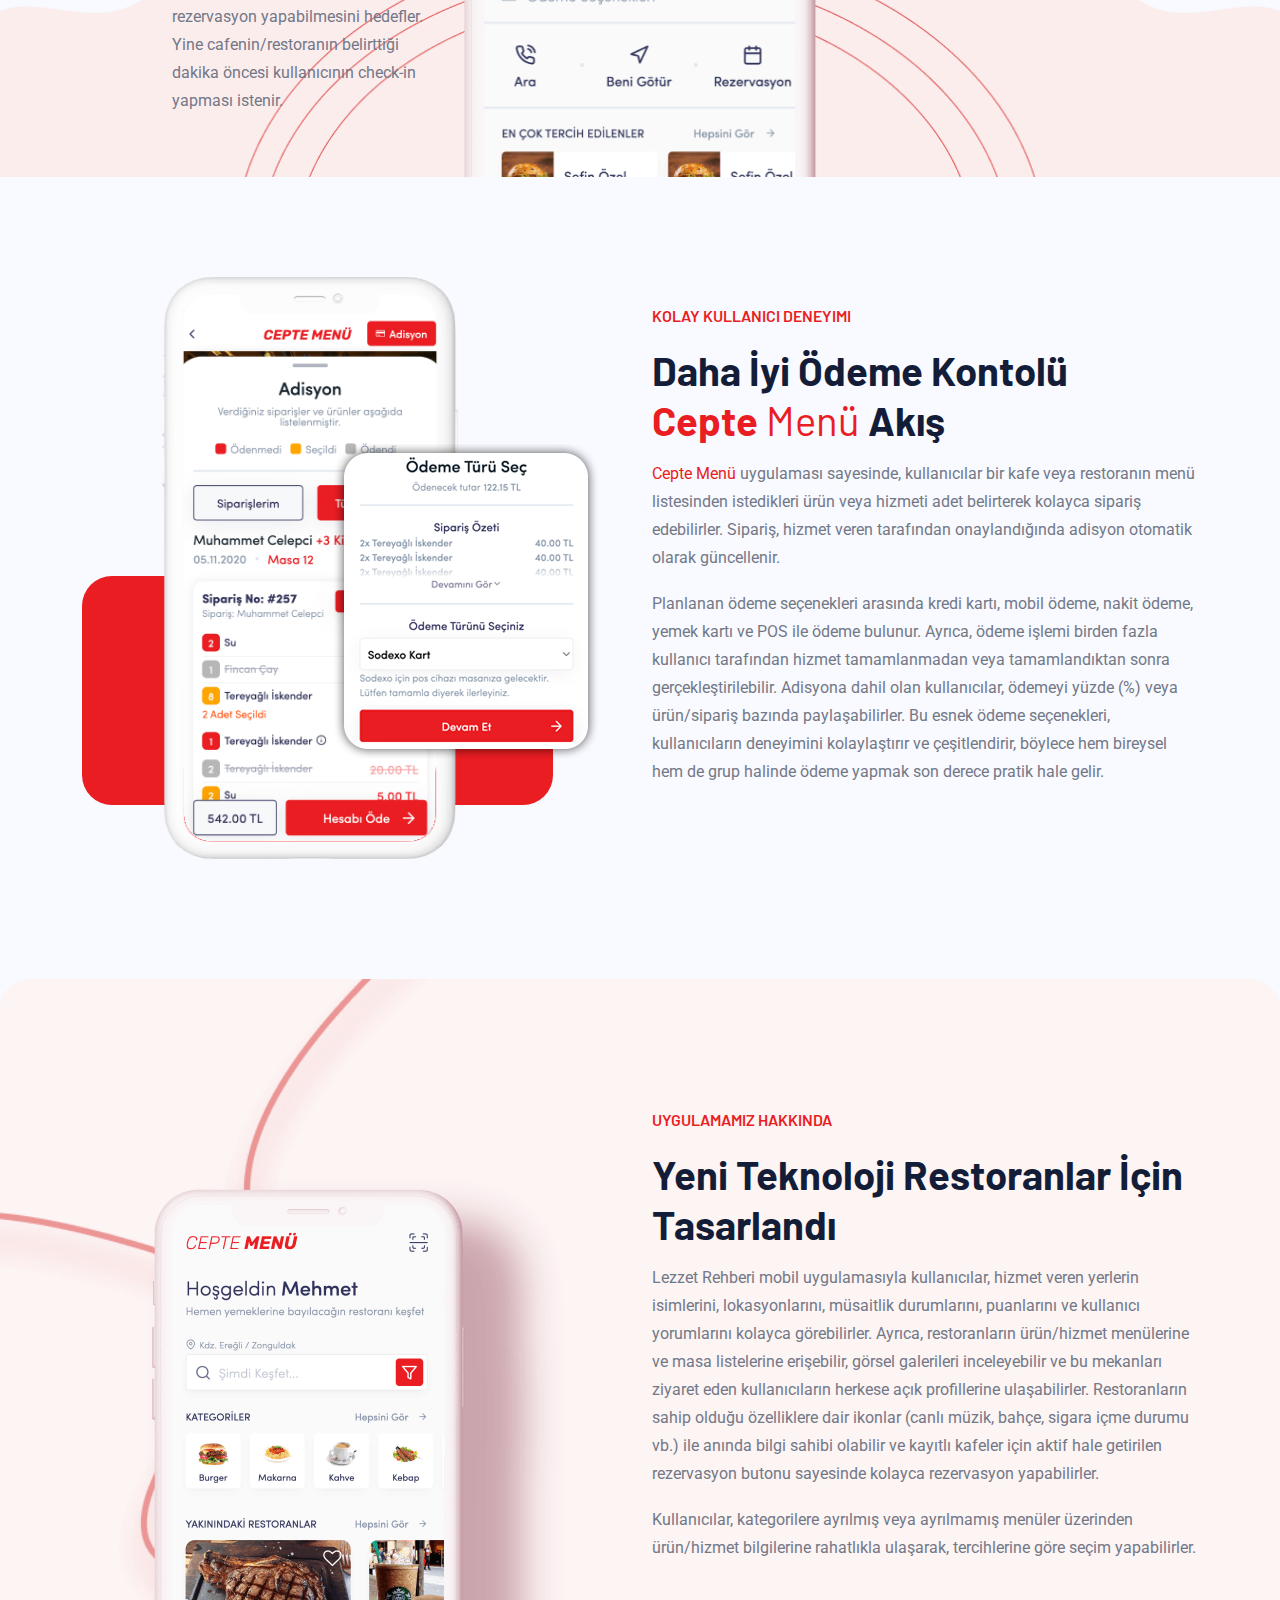
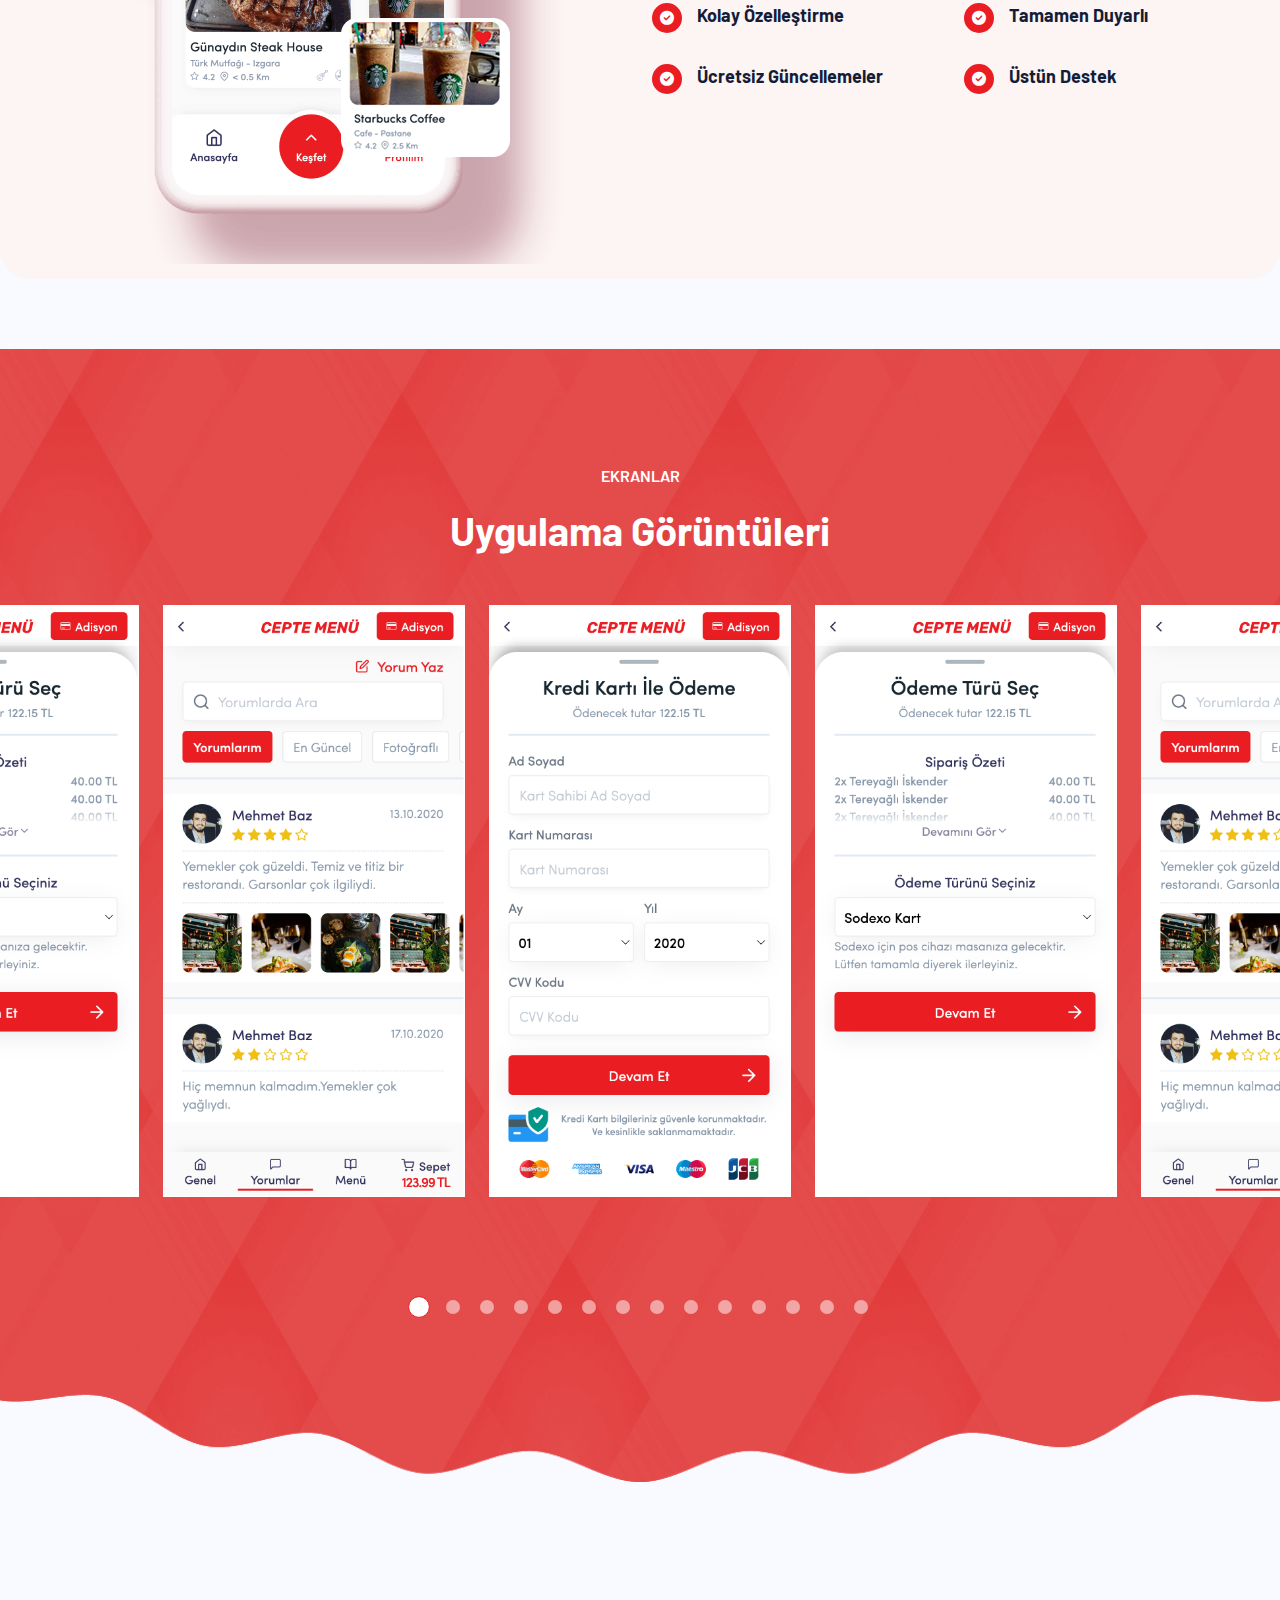
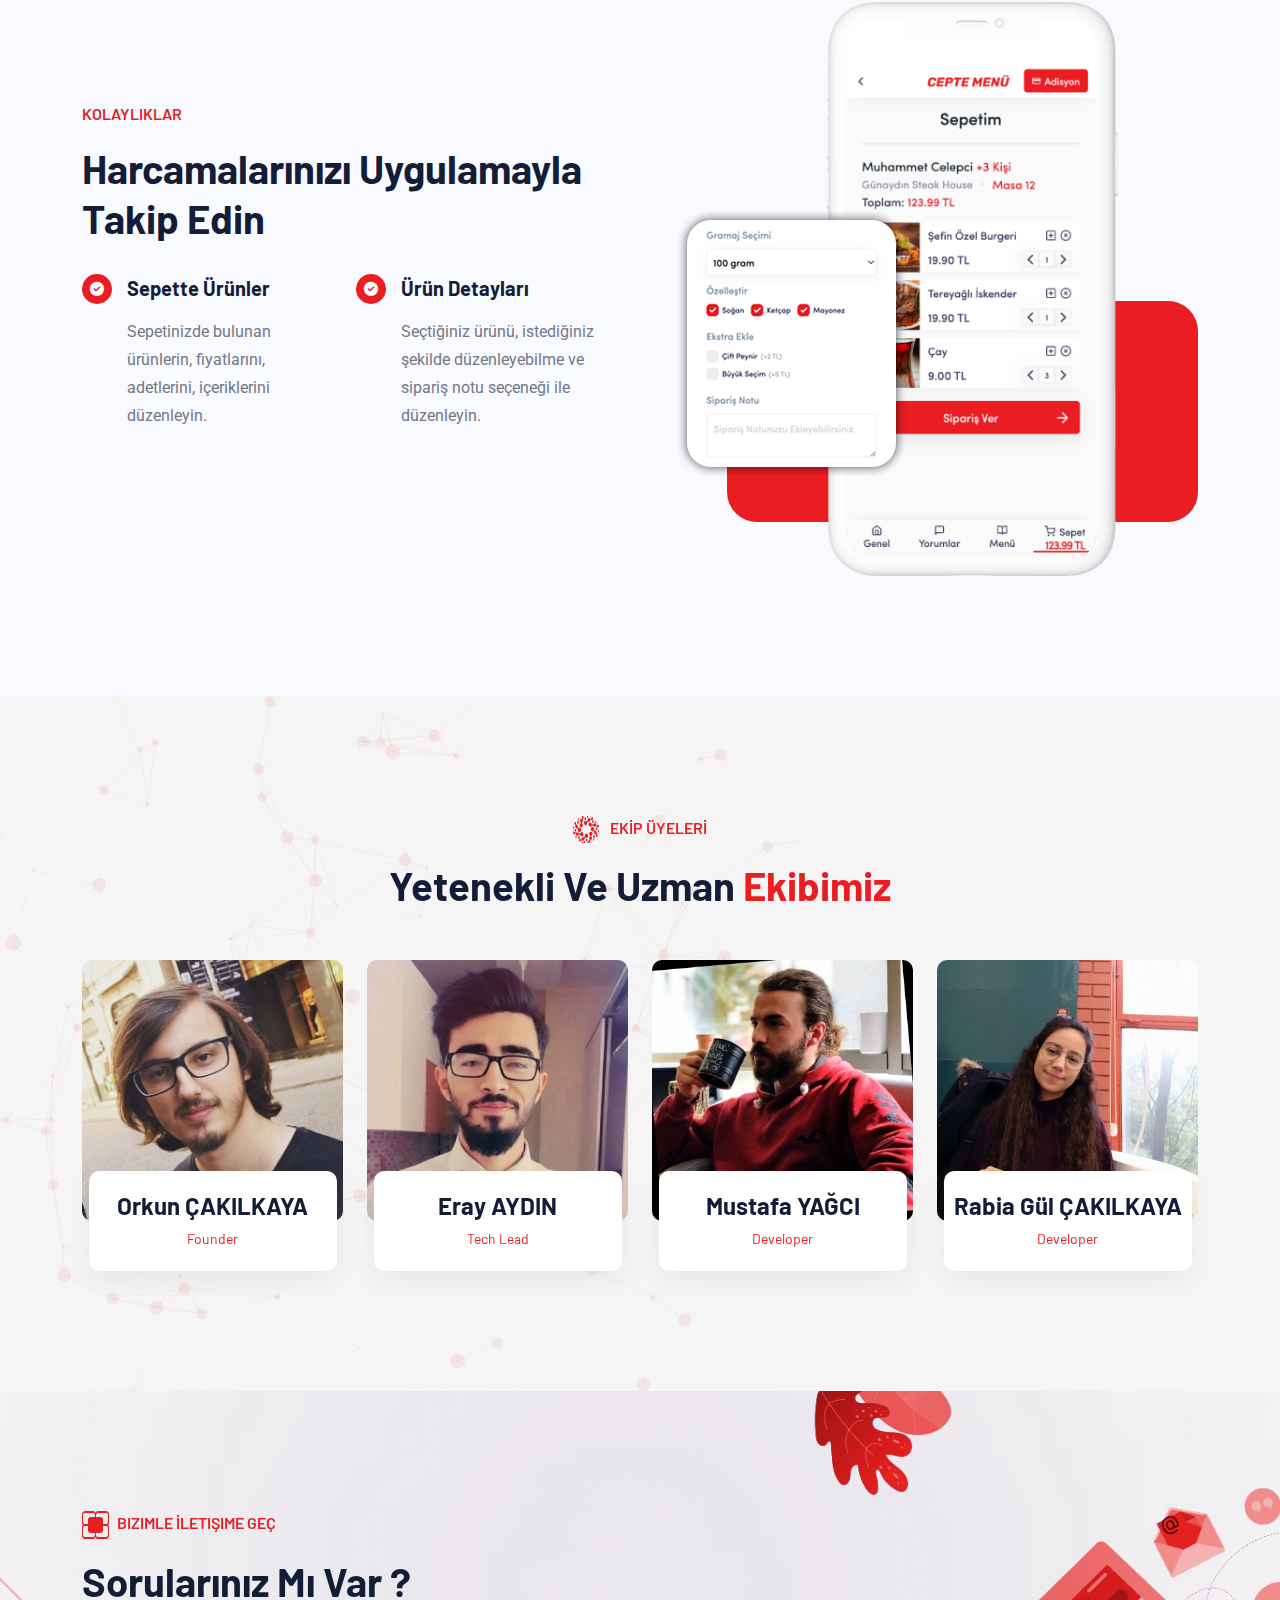
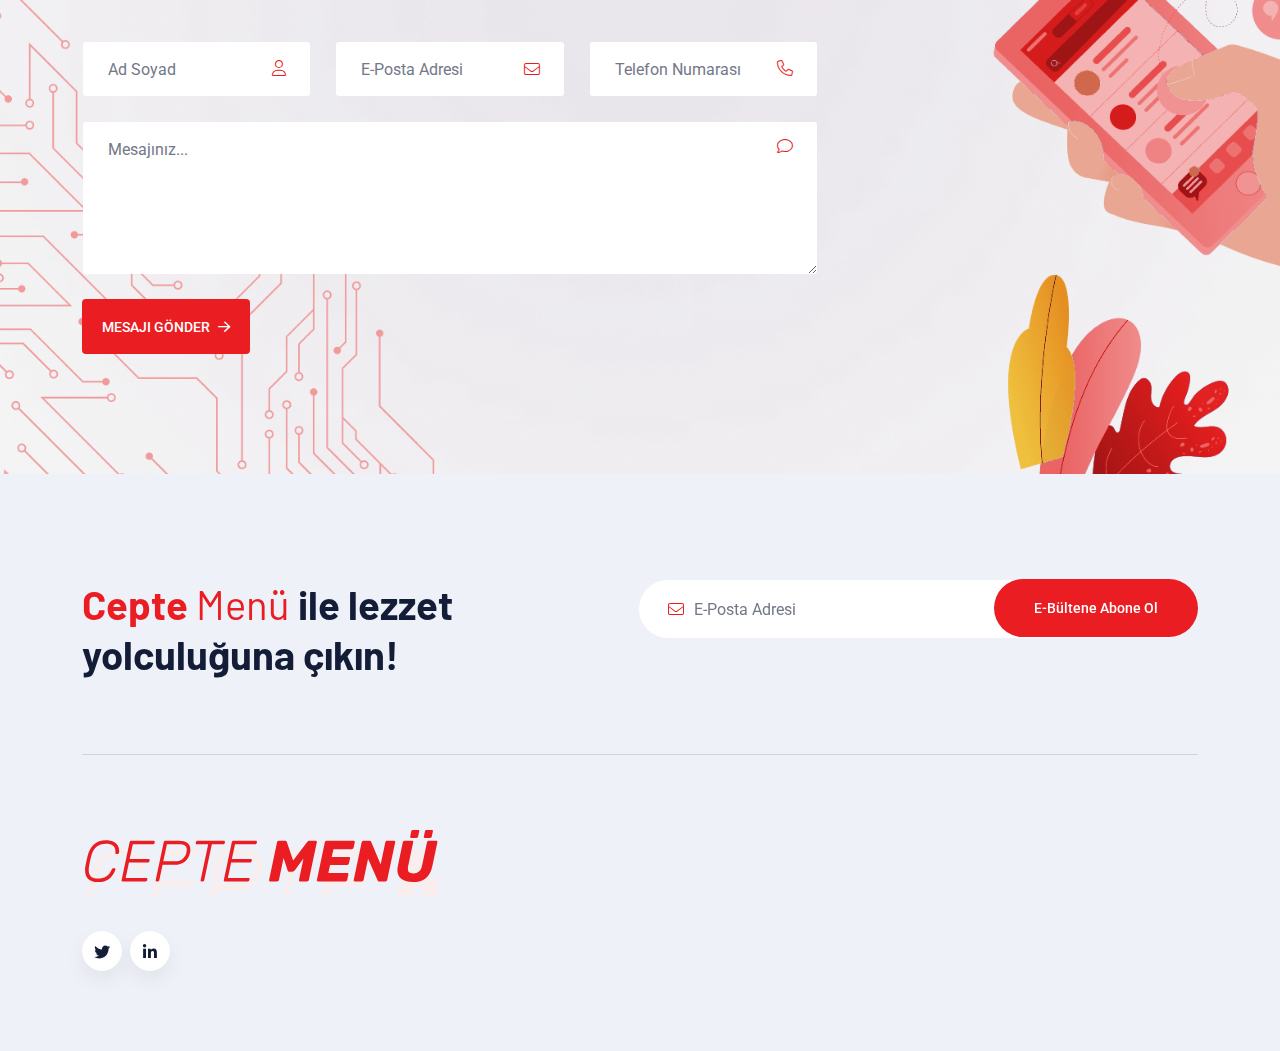
==== commit 62d862a6: "feat: change title and a11y fixes" ====
--- a/index.html
+++ b/index.html
@@ -1,19 +1,15 @@
 <!doctype html>
 <html class="no-js" lang="zxx">
-
 <head>
     <meta charset="utf-8">
     <meta http-equiv="x-ua-compatible" content="ie=edge">
-    <title>Webteck - Technology & IT Solutions HTML Template - Home App-landing</title>
-    <meta name="author" content="Themeholy">
-    <meta name="description" content="Webteck - Technology & IT Solutions HTML Template">
-    <meta name="keywords" content="Webteck - Technology & IT Solutions HTML Template">
+    <title>Cepte Menü - Restoranlar artık bir tuş uzaklıkta</title>
+    <meta name="description" content="Cepte Menü mobil uygulaması, konumunuza en yakın restoranları keşfetmenizi, detaylı menü ve fiyat bilgilerine ulaşmanızı, restoranların konumlarını harita üzerinde görmenizi ve yol tarifi almanızı sağlayan bir platformdur.">
+    <meta name="keywords" content="cepte menü, cepte menu, cepte, menu, restorant, restoran, cafe, kafe">
     <meta name="robots" content="INDEX,FOLLOW">
 
-    <!-- Mobile Specific Metas -->
     <meta name="viewport" content="width=device-width, initial-scale=1, shrink-to-fit=no">
 
-    <!-- Favicons - Place favicon.ico in the root directory -->
     <link rel="apple-touch-icon" sizes="57x57" href="assets/img/favicons/apple-icon-57x57.png">
     <link rel="apple-touch-icon" sizes="60x60" href="assets/img/favicons/apple-icon-60x60.png">
     <link rel="apple-touch-icon" sizes="72x72" href="assets/img/favicons/apple-icon-72x72.png">
@@ -32,16 +28,10 @@
     <meta name="msapplication-TileImage" content="assets/img/favicons/ms-icon-144x144.png">
     <meta name="theme-color" content="#ffffff">
 
-    <!--==============================
-	  Google Fonts
-	============================== -->
     <link rel="preconnect" href="https://fonts.googleapis.com">
     <link rel="preconnect" href="https://fonts.gstatic.com" crossorigin>
     <link href="https://fonts.googleapis.com/css2?family=Barlow:ital,wght@0,300;0,400;0,500;0,600;0,700;0,800;0,900;1,700&family=Roboto:wght@300;400;500;700;900&display=swap" rel="stylesheet">
 
-    <!--==============================
-	    All CSS File
-	============================== -->
     <!-- Bootstrap -->
     <link rel="stylesheet" href="assets/css/bootstrap.min.css">
     <!-- Fontawesome Icon -->
@@ -52,15 +42,12 @@
     <link rel="stylesheet" href="assets/css/swiper-bundle.min.css">
     <!-- Theme Custom CSS -->
     <link rel="stylesheet" href="assets/css/style.css">
-
 </head>
 
 <body class="theme-blue">
-
-
     <!--[if lte IE 9]>
-    	<p class="browserupgrade">You are using an <strong>outdated</strong> browser. Please <a href="https://browsehappy.com/">upgrade your browser</a> to improve your experience and security.</p>
-  <![endif]-->
+    <p class="browserupgrade"><strong>Eski</strong> bir tarayıcı kullanıyorsunuz. Güvenliğinizi ve deneyiminizi arttırmak için lütfen <a href="https://browsehappy.com/">tarayıcınızı yükseltin</a>.</p>
+    <![endif]-->
 
 <!--==============================
 	Header Area
@@ -73,7 +60,10 @@
                     <div class="row align-items-center justify-content-between">
                         <div class="col-auto">
                             <div class="header-logo">
-                                <a class="icon-masking" href="index.html"><span data-mask-src="assets/img/logo.svg" class="mask-icon"></span><img src="assets/img/logo.svg" alt="Webteck"></a>
+                                <a class="icon-masking" href="index.html">
+                                    <span data-mask-src="assets/img/logo.svg" class="mask-icon"></span>
+                                    <img src="assets/img/logo.svg" alt="Cepte Menu">
+                                </a>
                             </div>
                         </div>
                         <div class="col-auto d-xl-block d-none">
@@ -87,8 +77,8 @@
         </div>
     </header>
     <!--==============================
-Hero Area
-==============================-->
+    Hero Area
+    ==============================-->
     <div class="th-hero-wrapper hero-8" id="hero">
         <div class="hero-inner">
             <div class="th-hero-bg" data-bg-src="assets/img/hero/hero_bg_8_1_red.png">
@@ -103,7 +93,7 @@
                     </div>
                     <div class="col-xxl-7 col-xl-6">
                         <div class="th-hero-thumb">
-                            <img src="assets/img/hero/hero_img_8_1_red.png" alt="img">
+                            <img src="assets/img/hero/hero_img_8_1_red.png" alt="cepte menu uygulaması örnek ekranları">
                         </div>
                     </div>
                 </div>
@@ -112,8 +102,8 @@
     </div>
     <!--======== / Hero Section ========-->
     <!--==============================
-Feature Area
-==============================-->
+    Feature Area
+    ==============================-->
     <div class="space-top" id="features">
         <div class="why-sec-4" data-bg-src="assets/img/bg/why_bg_8_red.png">
             <div class="container th-container4">
@@ -130,7 +120,7 @@
                         <div class="why-feature-wrap-4-1">
                             <div class="about-feature style3">
                                 <div class="about-feature_icon">
-                                    <img src="assets/img/icon/why-8-1.svg" alt="icon">
+                                    <img src="assets/img/icon/why-8-1.svg" alt="yap-boz ikonu">
                                 </div>
                                 <div class="media-body">
                                     <h3 class="about-feature_title">Kazanımlar</h3>
@@ -143,7 +133,7 @@
                             </div>
                             <div class="about-feature style3">
                                 <div class="about-feature_icon">
-                                    <img src="assets/img/icon/why-8-2.svg" alt="icon">
+                                    <img src="assets/img/icon/why-8-2.svg" alt="roket ikonu">
                                 </div>
                                 <div class="media-body">
                                     <h3 class="about-feature_title">Rezervasyon</h3>
@@ -158,7 +148,7 @@
                         <div class="why-feature-wrap-4-2">
                             <div class="about-feature style3">
                                 <div class="about-feature_icon">
-                                    <img src="assets/img/icon/why-8-3.svg" alt="icon">
+                                    <img src="assets/img/icon/why-8-3.svg" alt="arayüz ikonu">
                                 </div>
                                 <div class="media-body">
                                     <h3 class="about-feature_title">Adisyon</h3>
@@ -172,7 +162,7 @@
                             </div>
                             <div class="about-feature style3">
                                 <div class="about-feature_icon">
-                                    <img src="assets/img/icon/why-8-4.svg" alt="icon">
+                                    <img src="assets/img/icon/why-8-4.svg" alt="ödeme ikonu">
                                 </div>
                                 <div class="media-body">
                                     <h3 class="about-feature_title">Ödeme Yöntemi</h3>
@@ -186,7 +176,7 @@
                     </div>
                     <div class="col-lg-4 order-lg-2">
                         <div class="why-thumb-4">
-                            <img src="assets/img/normal/why_8_1.png" alt="img">
+                            <img src="assets/img/normal/why_8_1.png" alt="cepte menü, hizmet veren detay ekranı görüntüsü">
                         </div>
                     </div>
                 </div>
@@ -194,18 +184,18 @@
         </div>
     </div>
     <!--==============================
-Download Area 1
-==============================-->
+    Preview Area 1
+    ==============================-->
     <section class="space-bottom" style="margin-top: 100px">
         <div class="container th-container4">
             <div class="row gy-40 align-items-center">
                 <div class="col-lg-6">
                     <div class="img-box12">
                         <div class="img1">
-                            <img src="assets/img/normal/download-8-2.png" alt="img">
+                            <img src="assets/img/normal/download-8-2.png" alt="cepte menü uygulaması adisyon ekranı görüntüsü">
                         </div>
                         <div class="img2 jump" style="z-index: 200">
-                            <img src="assets/img/normal/download-8-2.1.png" alt="img">
+                            <img src="assets/img/normal/download-8-2.1.png" alt="ödeme türü seçim kutucuğu">
                         </div>
                     </div>
                 </div>
@@ -221,9 +211,9 @@
             </div>
         </div>
     </section>
-<!--==============================
-About Area
-==============================-->
+    <!--==============================
+    About Area
+    ==============================-->
     <div class="about-sec-8 overflow-hidden th-radius3 " data-bg-src="assets/img/bg/about_bg_8_1_red.png" id="about-sec">
         <div class="container th-container4">
             <div class="row justify-content-between flex-row-reverse">
@@ -254,9 +244,9 @@
                 <div class="col-xl-6 align-self-end">
                     <div class="img-box10 text-center mb-xl-0 mt-xl-0 mt-n4">
                         <div class="img1">
-                            <img src="assets/img/normal/about_8_1.png" alt="About">
+                            <img src="assets/img/normal/about_8_1.png" alt="cepte menü uygulaması ana ekran görüntüsü">
                             <div class="img2 jump">
-                                <img src="assets/img/normal/about_8_2.png" alt="About">
+                                <img src="assets/img/normal/about_8_2.png" alt="Starbucks Coffee hizmet veren bilgi kutucuğu">
                             </div>
                         </div>
                     </div>
@@ -264,9 +254,9 @@
             </div>
         </div>
     </div>
-<!--==============================
-Brand Area
-==============================-->
+    <!--==============================
+    Brand Area
+    ==============================-->
     <div class="screenshot-sec-1 overflow-hidden space-top" data-bg-src="assets/img/bg/screenshot_bg_8_red.png" id="project-sec">
         <div class="container th-container4">
             <div class="title-area text-center">
@@ -279,73 +269,73 @@
                 <div class="swiper th-slider screen-slider1" id="screenSlider1" data-slider-options='{"breakpoints":{"0":{"slidesPerView":1},"576":{"slidesPerView":"2","centeredSlides":"true"},"768":{"slidesPerView":"4","centeredSlides":"true"},"992":{"slidesPerView":"4","centeredSlides":"true"},"1200":{"slidesPerView":"4","centeredSlides":"true"},"1400":{"slidesPerView":"6","centeredSlides":"true"}}}'>
                     <div class="swiper-wrapper">
                         <div class="swiper-slide">
-                            <a href="" class="screetshot-thumb">
-                                <img src="assets/img/normal/screenshot-slider_8_1.png" alt="Brand Logo">
-                            </a>
-                        </div>
-                        <div class="swiper-slide">
-                            <a href="" class="screetshot-thumb">
-                                <img src="assets/img/normal/screenshot-slider_8_2.png" alt="Brand Logo">
-                            </a>
-                        </div>
-                        <div class="swiper-slide">
-                            <a href="" class="screetshot-thumb">
-                                <img src="assets/img/normal/screenshot-slider_8_3.png" alt="Brand Logo">
-                            </a>
-                        </div>
-                        <div class="swiper-slide">
-                            <a href="" class="screetshot-thumb">
-                                <img src="assets/img/normal/screenshot-slider_8_4.png" alt="Brand Logo">
-                            </a>
-                        </div>
-                        <div class="swiper-slide">
-                            <a href="" class="screetshot-thumb">
-                                <img src="assets/img/normal/screenshot-slider_8_5.png" alt="Brand Logo">
-                            </a>
-                        </div>
-                        <div class="swiper-slide">
-                            <a href="" class="screetshot-thumb">
-                                <img src="assets/img/normal/screenshot-slider_8_6.png" alt="Brand Logo">
-                            </a>
-                        </div>
-                        <div class="swiper-slide">
-                            <a href="" class="screetshot-thumb">
-                                <img src="assets/img/normal/screenshot-slider_8_7.png" alt="Brand Logo">
-                            </a>
-                        </div>
-                        <div class="swiper-slide">
-                            <a href="" class="screetshot-thumb">
-                                <img src="assets/img/normal/screenshot-slider_8_8.png" alt="Brand Logo">
-                            </a>
-                        </div>
-                        <div class="swiper-slide">
-                            <a href="" class="screetshot-thumb">
-                                <img src="assets/img/normal/screenshot-slider_8_9.png" alt="Brand Logo">
-                            </a>
-                        </div>
-                        <div class="swiper-slide">
-                            <a href="" class="screetshot-thumb">
-                                <img src="assets/img/normal/screenshot-slider_8_10.png" alt="Brand Logo">
-                            </a>
-                        </div>
-                        <div class="swiper-slide">
-                            <a href="" class="screetshot-thumb">
-                                <img src="assets/img/normal/screenshot-slider_8_11.png" alt="Brand Logo">
-                            </a>
-                        </div>
-                        <div class="swiper-slide">
-                            <a href="" class="screetshot-thumb">
-                                <img src="assets/img/normal/screenshot-slider_8_1.png" alt="Brand Logo">
-                            </a>
-                        </div>
-                        <div class="swiper-slide">
-                            <a href="" class="screetshot-thumb">
-                                <img src="assets/img/normal/screenshot-slider_8_2.png" alt="Brand Logo">
-                            </a>
-                        </div>
-                        <div class="swiper-slide">
-                            <a href="" class="screetshot-thumb">
-                                <img src="assets/img/normal/screenshot-slider_8_3.png" alt="Brand Logo">
+                            <a href="#" class="screetshot-thumb">
+                                <img src="assets/img/normal/screenshot-slider_8_1.png" alt="cepte menü uygulaması, kredi kartı ile ödeme ekranı">
+                            </a>
+                        </div>
+                        <div class="swiper-slide">
+                            <a href="#" class="screetshot-thumb">
+                                <img src="assets/img/normal/screenshot-slider_8_2.png" alt="cepte menü uygulaması, ödeme türü seçim ekranı">
+                            </a>
+                        </div>
+                        <div class="swiper-slide">
+                            <a href="#" class="screetshot-thumb">
+                                <img src="assets/img/normal/screenshot-slider_8_3.png" alt="cepte menü uygulaması, yorumlar ekranı">
+                            </a>
+                        </div>
+                        <div class="swiper-slide">
+                            <a href="#" class="screetshot-thumb">
+                                <img src="assets/img/normal/screenshot-slider_8_4.png" alt="cepte menü uygulaması, sepetim ekranı">
+                            </a>
+                        </div>
+                        <div class="swiper-slide">
+                            <a href="#" class="screetshot-thumb">
+                                <img src="assets/img/normal/screenshot-slider_8_5.png" alt="cepte menü uygulaması, ürün seçim onaylama ekranı">
+                            </a>
+                        </div>
+                        <div class="swiper-slide">
+                            <a href="#" class="screetshot-thumb">
+                                <img src="assets/img/normal/screenshot-slider_8_6.png" alt="cepte menü uygulaması, hizmet veren menü ekranı">
+                            </a>
+                        </div>
+                        <div class="swiper-slide">
+                            <a href="#" class="screetshot-thumb">
+                                <img src="assets/img/normal/screenshot-slider_8_7.png" alt="cepte menü uygulaması, adisyon ekranı">
+                            </a>
+                        </div>
+                        <div class="swiper-slide">
+                            <a href="#" class="screetshot-thumb">
+                                <img src="assets/img/normal/screenshot-slider_8_8.png" alt="cepte menü uygulaması, favori restoranlar ekranı">
+                            </a>
+                        </div>
+                        <div class="swiper-slide">
+                            <a href="#" class="screetshot-thumb">
+                                <img src="assets/img/normal/screenshot-slider_8_9.png" alt="cepte menü uygulaması, hesabım ekranı">
+                            </a>
+                        </div>
+                        <div class="swiper-slide">
+                            <a href="#" class="screetshot-thumb">
+                                <img src="assets/img/normal/screenshot-slider_8_10.png" alt="cepte menü uygulaması, arama sonuçları ekranı">
+                            </a>
+                        </div>
+                        <div class="swiper-slide">
+                            <a href="#" class="screetshot-thumb">
+                                <img src="assets/img/normal/screenshot-slider_8_11.png" alt="cepte menü uygulaması, qr kod ekranı">
+                            </a>
+                        </div>
+                        <div class="swiper-slide">
+                            <a href="#" class="screetshot-thumb">
+                                <img src="assets/img/normal/screenshot-slider_8_1.png" alt="cepte menü uygulaması, kredi kartı ile ödeme ekranı">
+                            </a>
+                        </div>
+                        <div class="swiper-slide">
+                            <a href="#" class="screetshot-thumb">
+                                <img src="assets/img/normal/screenshot-slider_8_2.png" alt="cepte menü uygulaması, ödeme türü seçim ekranı">
+                            </a>
+                        </div>
+                        <div class="swiper-slide">
+                            <a href="#" class="screetshot-thumb">
+                                <img src="assets/img/normal/screenshot-slider_8_3.png" alt="cepte menü uygulaması, yorumlar ekranı">
                             </a>
                         </div>
                     </div>
@@ -355,18 +345,18 @@
         </div>
     </div>
     <!--==============================
-Download Area 1
-==============================-->
+    Download Area 1
+    ==============================-->
     <section class="space">
         <div class="container th-container4">
             <div class="row gy-40 align-items-center flex-row-reverse">
                 <div class="col-lg-6 text-lg-end">
                     <div class="img-box11">
                         <div class="img1">
-                            <img src="assets/img/normal/download-8-1.png" alt="img">
+                            <img src="assets/img/normal/download-8-1.png" alt="cepte menü uygulaması sepetim ekranı">
                         </div>
                         <div class="img2 jump">
-                            <img src="assets/img/normal/download-8-1.1.png" alt="img">
+                            <img src="assets/img/normal/download-8-1.1.png" alt="cepte menü uygulamasında yer alan ürün ekleme kutucuğu">
                         </div>
                     </div>
                 </div>
@@ -406,15 +396,15 @@
         </div>
     </section>
     <!--==============================
-Team Area
-==============================-->
+    Team Area
+    ==============================-->
     <section class="team-sec space">
         <div class="container z-index-common">
             <div class="title-area text-center">
                 <span class="sub-title">
                     <div class="icon-masking me-2">
                         <span class="mask-icon" data-mask-src="assets/img/theme-img/title_shape_1.svg"></span>
-                        <img src="assets/img/theme-img/title_shape_1.svg" alt="shape">
+                        <img src="assets/img/theme-img/title_shape_1.svg" alt="ekip ikonu">
                     </div>
                     EKİP ÜYELERİ
                 </span>
@@ -428,14 +418,14 @@
                         <div class="swiper-slide">
                             <div class="th-team team-card">
                                 <div class="team-img">
-                                    <img src="assets/img/team/orkun-cakilkaya.jpeg" alt="Team">
+                                    <img src="assets/img/team/orkun-cakilkaya.jpeg" alt="Orkun Çakılkaya'nın fotoğrafı">
                                 </div>
                                 <div class="team-content">
                                     <div class="box-particle" id="team-p1"></div>
                                     <div class="team-social">
                                         <a target="_blank" href="https://linkedin.com/in/orkuncakilkaya/"><i class="fab fa-linkedin-in"></i></a>
                                     </div>
-                                    <h3 class="box-title"><a href="team-details.html">Orkun ÇAKILKAYA</a></h3>
+                                    <h3 class="box-title"><a href="#">Orkun ÇAKILKAYA</a></h3>
                                     <span class="team-desig">Founder</span>
                                 </div>
                             </div>
@@ -445,14 +435,14 @@
                         <div class="swiper-slide">
                             <div class="th-team team-card">
                                 <div class="team-img">
-                                    <img src="assets/img/team/eray-aydin.jpeg" alt="Team">
+                                    <img src="assets/img/team/eray-aydin.jpeg" alt="Eray Aydın'ın fotoğrafı">
                                 </div>
                                 <div class="team-content">
                                     <div class="box-particle" id="team-p2"></div>
                                     <div class="team-social">
                                         <a target="_blank" href="https://linkedin.com/in/eray-aydin/"><i class="fab fa-linkedin-in"></i></a>
                                     </div>
-                                    <h3 class="box-title"><a href="team-details.html">Eray AYDIN</a></h3>
+                                    <h3 class="box-title"><a href="#">Eray AYDIN</a></h3>
                                     <span class="team-desig">Tech Lead</span>
                                 </div>
                             </div>
@@ -462,14 +452,14 @@
                         <div class="swiper-slide">
                             <div class="th-team team-card">
                                 <div class="team-img">
-                                    <img src="assets/img/team/mustafa-yagci.jpeg" alt="Team">
+                                    <img src="assets/img/team/mustafa-yagci.jpeg" alt="Mustafa Yağcı'nın fotoğrafı">
                                 </div>
                                 <div class="team-content">
                                     <div class="box-particle" id="team-p3"></div>
                                     <div class="team-social">
                                         <a target="_blank" href="https://linkedin.com/in/mstfygci/"><i class="fab fa-linkedin-in"></i></a>
                                     </div>
-                                    <h3 class="box-title"><a href="team-details.html">Mustafa YAĞCI</a></h3>
+                                    <h3 class="box-title"><a href="#">Mustafa YAĞCI</a></h3>
                                     <span class="team-desig">Developer</span>
                                 </div>
                             </div>
@@ -479,14 +469,14 @@
                         <div class="swiper-slide">
                             <div class="th-team team-card">
                                 <div class="team-img">
-                                    <img src="assets/img/team/rabiagulcakilkaya.jpg" alt="Team">
+                                    <img src="assets/img/team/rabiagulcakilkaya.jpg" alt="Rabia Gül Çakılkaya'nın Fotoğrafı">
                                 </div>
                                 <div class="team-content">
                                     <div class="box-particle" id="team-p4"></div>
                                     <div class="team-social">
                                         <a target="_blank" href="https://linkedin.com/in/rabiagulbarug/"><i class="fab fa-linkedin-in"></i></a>
                                     </div>
-                                    <h3 class="box-title"><a href="team-details.html">Rabia Gül ÇAKILKAYA</a></h3>
+                                    <h3 class="box-title"><a href="#">Rabia Gül ÇAKILKAYA</a></h3>
                                     <span class="team-desig">Developer</span>
                                 </div>
                             </div>
@@ -496,20 +486,18 @@
                         <div class="swiper-slide">
                             <div class="th-team team-card">
                                 <div class="team-img">
-                                    <img src="assets/img/team/emre-ucar.jpeg" alt="Team">
+                                    <img src="assets/img/team/emre-ucar.jpeg" alt="Emre Uçar'ın fotoğrafı">
                                 </div>
                                 <div class="team-content">
                                     <div class="box-particle" id="team-p5"></div>
                                     <div class="team-social">
                                         <a target="_blank" href="https://linkedin.com/in/sebonya/"><i class="fab fa-linkedin-in"></i></a>
                                     </div>
-                                    <h3 class="box-title"><a href="team-details.html">Sevban Emre UÇAR</a></h3>
+                                    <h3 class="box-title"><a href="#">Sevban Emre UÇAR</a></h3>
                                     <span class="team-desig">Graphic Designer</span>
                                 </div>
                             </div>
                         </div>
-
-
                     </div>
                 </div>
                 <button data-slider-prev="#teamSlider2" class="slider-arrow style3 slider-prev"><i class="far fa-arrow-left"></i></button>
@@ -520,9 +508,9 @@
             <div class="particle-2" id="particle-2"></div>
         </div>
     </section>
-<!--==============================
-Contact Area
-==============================-->
+    <!--==============================
+    Contact Area
+    ==============================-->
     <div class="bg-smoke space" data-bg-src="assets/img/bg/contact_bg_1_red.png" id="contact-sec">
         <div class="container">
             <div class="row">
@@ -531,28 +519,28 @@
                         <span class="sub-title">
                             <div class="icon-masking me-2">
                                 <span class="mask-icon" data-mask-src="assets/img/theme-img/title_shape_2.svg"></span>
-                                <img src="assets/img/theme-img/title_shape_2.svg" alt="shape">
+                                <img src="assets/img/theme-img/title_shape_2.svg" alt="iletişim ikonu">
                             </div>Bizimle İletişime Geç
                         </span>
                         <h2 class="sec-title">Sorularınız mı var ?</h2>
                         <p class="sec-text"></p>
                     </div>
-                    <form action="mail.php" method="POST" class="contact-form ajax-contact">
+                    <form action="#" method="POST" class="contact-form ajax-contact">
                         <div class="row">
                             <div class="form-group col-md-4">
-                                <input type="text" class="form-control" name="name" id="name" placeholder="İsim">
+                                <input type="text" class="form-control" name="name" id="name" placeholder="Ad Soyad">
                                 <i class="fal fa-user"></i>
                             </div>
                             <div class="form-group col-md-4">
-                                <input type="email" class="form-control" name="email" id="email" placeholder="Mail Adresi">
+                                <input type="email" class="form-control" name="email" id="email" placeholder="E-Posta Adresi">
                                 <i class="fal fa-envelope"></i>
                             </div>
                             <div class="form-group col-md-4">
-                                <input type="tel" class="form-control" name="number" id="number" placeholder="Telefon numarası">
+                                <input type="tel" class="form-control" name="number" id="number" placeholder="Telefon Numarası">
                                 <i class="fal fa-phone"></i>
                             </div>
                             <div class="form-group col-12">
-                                <textarea name="message" id="message" cols="30" rows="3" class="form-control" placeholder="Mesaj"></textarea>
+                                <textarea name="message" id="message" cols="30" rows="3" class="form-control" placeholder="Mesajınız..."></textarea>
                                 <i class="fal fa-comment"></i>
                             </div>
                             <div class="form-btn text-xl-start text-center col-12">
@@ -564,9 +552,10 @@
                 </div>
             </div>
         </div>
-    </div><!--==============================
-	Footer Area
-==============================-->
+    </div>
+    <!--==============================
+    Footer Area
+    ==============================-->
     <footer class="footer-wrapper footer-layout7">
         <div class="container th-container4">
             <div class="footer-top">
@@ -578,8 +567,8 @@
                             </div>
                             <form class="newsletter-form">
                                 <i class="fa-sharp fa-light fa-envelope"></i>
-                                <input class="form-control" type="email" placeholder="Email Address" required="">
-                                <button type="submit" class="th-btn">Subscribe Now</button>
+                                <input class="form-control" type="email" placeholder="E-Posta Adresi" required="">
+                                <button type="submit" class="th-btn">E-Bültene Abone Ol</button>
                             </form>
                         </div>
                     </div>
@@ -591,13 +580,11 @@
                         <div class="widget footer-widget">
                             <div class="th-widget-about">
                                 <div class="about-logo">
-                                    <a class="icon-masking" href="index.html"><span data-mask-src="assets/img/logo.svg" class="mask-icon"></span><img src="assets/img/logo.svg" alt="Webteck"></a>
+                                    <a class="icon-masking" href="index.html"><span data-mask-src="assets/img/logo.svg" class="mask-icon"></span><img src="assets/img/logo.svg" alt="Cepte Menü logosu"></a>
                                 </div>
                                 <div class="th-social">
-                                    <a href="https://www.facebook.com/"><i class="fab fa-facebook-f"></i></a>
-                                    <a href="https://www.twitter.com/"><i class="fab fa-twitter"></i></a>
-                                    <a href="https://www.linkedin.com/"><i class="fab fa-linkedin-in"></i></a>
-                                    <a href="https://www.whatsapp.com/"><i class="fab fa-whatsapp"></i></a>
+                                    <a href="https://www.twitter.com/ceptemenuapp"><i class="fab fa-twitter"></i></a>
+                                    <a href="https://www.linkedin.com/company/ceptemenu"><i class="fab fa-linkedin-in"></i></a>
                                 </div>
                             </div>
                         </div>
@@ -606,10 +593,6 @@
             </div>
         </div>
     </footer>
-
-    <!--********************************
-			Code End  Here
-	******************************** -->
 
     <!-- Scroll To Top -->
     <div class="scroll-top">
@@ -618,9 +601,6 @@
         </svg>
     </div>
 
-    <!--==============================
-    All Js File
-============================== -->
     <!-- Jquery -->
     <script src="assets/js/vendor/jquery-3.7.1.min.js"></script>
     <!-- Swiper Slider -->
@@ -640,20 +620,15 @@
     <script src="assets/js/isotope.pkgd.min.js"></script>
     <!-- Tilt JS -->
     <script src="assets/js/tilt.jquery.min.js"></script>
-
     <!-- gsap -->
     <script src="assets/js/gsap.min.js"></script>
     <!-- ScrollTrigger -->
     <script src="assets/js/ScrollTrigger.min.js"></script>
     <script src="assets/js/smooth-scroll.js"></script>
-
     <!-- Particles JS -->
     <script src="assets/js/particles.min.js"></script>
-
     <script src="assets/js/particles-config.js"></script>
     <!-- Main Js File -->
     <script src="assets/js/main.js"></script>
-
 </body>
-
 </html>
--- a/assets/css/style.css
+++ b/assets/css/style.css
@@ -1,31401 +1,31403 @@
-@charset "UTF-8";
-/*
-Template Name: Webteck
-Template URL: http://themeholy.com/html/webteck
-Description: Technology & IT Solutions HTML Template
-Author: Themeholy
-Author URI: https://themeforest.net/user/themeholy
-Version: 1.0.0
-*/
-/*=================================
-    CSS Index Here
-==================================*/
-/*
-
-01. Theme Base
-    1.1. Mixin
-    1.2. Function
-    1.3. Variable
-    1.4. Typography
-    1.5. Extend
-    1.7. Wordpress Default
-02. Reset
-    2.1. Container
-    2.2. Grid
-    2.3. Input
-    2.4. Slider
-    2.5. Mobile Menu
-03. Utilities
-    3.1. Preloader
-    3.2. Buttons
-    3.3. Titles
-    3.4. Common
-    3.6. Font
-    3.7. Background
-    3.8. Text Color
-    3.9. Overlay
-    3.10. Animation
-
-04. Template Style
-    4.1. Widget
-    4.2. Header
-    4.3. Footer
-    4.4. Breadcumb
-    4.5. Pagination
-    4.6. Blog
-    4.7. Comments
-    4.8. Hero Area
-    4.9. Error
-    4.00. Popup Search
-    4.00. Popup Side Menu
-    4.00. Wocommerce
-    4.00. Products
-    4.00. Cart
-    4.00. Checkout
-    4.00. Wishlist
-    4.00. Contact
-    4.00. About
-    4.00. Team
-    4.00. Testimonial
-    4.00. Counter
-    4.00. Blog
-    4.00. Brand
-    4.00. Simple Sections
-    4.00. Why
-    4.00. Faq
-    4.00. CTA
-    4.00. Service
-    4.00. Pricing
-    4.00. Gallery
-    4.00. Skill
-    4.00. Process
-    4.00. Particle
-    4.00. Feature
-
-05. Spacing
-
-*/
-/*=================================
-    CSS Index End
-==================================*/
-/*=================================
-   01. Theme Base
-==================================*/
-/*------------------- 1.1. Mixin -------------------*/
-@use "sass:math";
-/*------------------- 1.2. Function -------------------*/
-/*------------------- 1.3. Variable-------------------*/
-:root {
-  --theme-color: #e91d22;
-  --theme-color2: #e91d22;
-  --title-color: #141D38;
-  --body-color: #737887;
-  --smoke-color: #F5F5F5;
-  --smoke-color2: #E2E8FA;
-  --smoke-color3: #EFF1F9;
-  --black-color: #000000;
-  --black-color2: #080E1C;
-  --gray-color: #bdbdbd;
-  --white-color: #ffffff;
-  --light-color: #72849B;
-  --yellow-color: #FFB539;
-  --success-color: #28a745;
-  --error-color: #dc3545;
-  --th-border-color: #E0E0E0;
-  --title-font: 'Barlow', sans-serif;
-  --body-font: 'Roboto', sans-serif;
-  --icon-font: "Font Awesome 6 Pro";
-  --main-container: 1220px;
-  --container-gutters: 24px;
-  --section-space: 120px;
-  --section-space-mobile: 80px;
-  --section-title-space: 60px;
-  --ripple-ani-duration: 5s;
-}
-
-/*------------------- 1.5. Typography -------------------*/
-html,
-body {
-  scroll-behavior: auto !important;
-}
-
-body {
-  font-family: var(--title-font);
-  font-size: 16px;
-  font-weight: 400;
-  color: var(--body-color);
-  line-height: 26px;
-  overflow-x: hidden;
-  -webkit-font-smoothing: antialiased;
-}
-
-body.theme-blue {
-  --theme-color: #e91d22;
-  background-color: #F8FAFF;
-}
-
-body.theme-blue2 {
-  --theme-color: #e91d22;
-  background-color: #F3F2EA;
-}
-
-body.theme-blue3 {
-  --theme-color: #e91d22;
-}
-
-body.bg-dark {
-  background-color: #0E0E0E !important;
-  --theme-color: #02CE80;
-  --theme-color2: #7BD706;
-}
-
-iframe {
-  border: none;
-  width: 100%;
-}
-
-.slick-slide:focus,
-button:focus,
-a:focus,
-a:active,
-input,
-input:hover,
-input:focus,
-input:active,
-textarea,
-textarea:hover,
-textarea:focus,
-textarea:active {
-  outline: none;
-}
-
-input:focus {
-  outline: none;
-  box-shadow: none;
-}
-
-img:not([draggable]),
-embed,
-object,
-video {
-  max-width: 100%;
-  height: auto;
-}
-
-ul {
-  list-style-type: disc;
-}
-
-ol {
-  list-style-type: decimal;
-}
-
-table {
-  margin: 0 0 1.5em;
-  width: 100%;
-  border-collapse: collapse;
-  border-spacing: 0;
-  border: 1px solid var(--th-border-color);
-}
-
-th {
-  font-weight: 700;
-  color: var(--title-color);
-}
-
-td,
-th {
-  border: 1px solid var(--th-border-color);
-  padding: 9px 12px;
-}
-
-a {
-  color: var(--theme-color);
-  text-decoration: none;
-  outline: 0;
-  -webkit-transition: all ease 0.4s;
-  transition: all ease 0.4s;
-}
-
-a:hover {
-  color: var(--title-color);
-}
-
-a:active, a:focus, a:hover, a:visited {
-  text-decoration: none;
-  outline: 0;
-}
-
-button {
-  -webkit-transition: all ease 0.4s;
-  transition: all ease 0.4s;
-}
-
-img {
-  border: none;
-  max-width: 100%;
-}
-
-ins {
-  text-decoration: none;
-}
-
-pre {
-  font-family: var(--body-font);
-  background: #f5f5f5;
-  color: #666;
-  font-size: 14px;
-  margin: 20px 0;
-  overflow: auto;
-  padding: 20px;
-  white-space: pre-wrap;
-  word-wrap: break-word;
-}
-
-span.ajax-loader:empty,
-p:empty {
-  display: none;
-}
-
-p {
-  font-family: var(--body-font);
-  margin: 0 0 18px 0;
-  color: var(--body-color);
-  line-height: 1.75;
-}
-
-h1 a,
-h2 a,
-h3 a,
-h4 a,
-h5 a,
-h6 a,
-p a,
-span a {
-  font-size: inherit;
-  font-family: inherit;
-  font-weight: inherit;
-  line-height: inherit;
-}
-
-.h1,
-h1,
-.h2,
-h2,
-.h3,
-h3,
-.h4,
-h4,
-.h5,
-h5,
-.h6,
-h6 {
-  font-family: var(--title-font);
-  color: var(--title-color);
-  text-transform: none;
-  font-weight: 700;
-  line-height: 1.4;
-  margin: 0 0 15px 0;
-}
-
-.h1,
-h1 {
-  font-size: 48px;
-  line-height: 1.208;
-}
-
-.h2,
-h2 {
-  font-size: 40px;
-  line-height: 1.25;
-}
-
-.h3,
-h3 {
-  font-size: 36px;
-  line-height: 1.278;
-}
-
-.h4,
-h4 {
-  font-size: 30px;
-  line-height: 1.333;
-}
-
-.h5,
-h5 {
-  font-size: 24px;
-  line-height: 1.417;
-}
-
-.h6,
-h6 {
-  font-size: 20px;
-  line-height: 1.5;
-}
-
-/* Large devices */
-@media (max-width: 1199px) {
-  .h1,
-  h1 {
-    font-size: 44px;
-    line-height: 1.3;
-  }
-  .h2,
-  h2 {
-    font-size: 36px;
-    line-height: 1.3;
-  }
-  .h3,
-  h3 {
-    font-size: 30px;
-  }
-  .h4,
-  h4 {
-    font-size: 24px;
-  }
-  .h5,
-  h5 {
-    font-size: 20px;
-  }
-  .h6,
-  h6 {
-    font-size: 16px;
-  }
-}
-
-/* Small devices */
-@media (max-width: 767px) {
-  .h1,
-  h1 {
-    font-size: 40px;
-  }
-  .h2,
-  h2 {
-    font-size: 34px;
-    line-height: 1.3;
-  }
-  .h3,
-  h3 {
-    font-size: 26px;
-  }
-  .h4,
-  h4 {
-    font-size: 22px;
-  }
-  .h5,
-  h5 {
-    font-size: 18px;
-  }
-  .h6,
-  h6 {
-    font-size: 16px;
-  }
-}
-
-/* Extra small devices */
-@media (max-width: 575px) {
-  .h1,
-  h1 {
-    font-size: 34px;
-    line-height: 1.35;
-  }
-  .h2,
-  h2 {
-    font-size: 28px;
-  }
-}
-
-/* Extra small devices */
-@media (max-width: 375px) {
-  .h1,
-  h1 {
-    font-size: 32px;
-  }
-}
-
-/*------------------- 1.6. Extend -------------------*/
-/*------------------- 1.7. Wordpress Default -------------------*/
-p.has-drop-cap {
-  margin-bottom: 20px;
-}
-
-.page--item p:last-child .alignright {
-  clear: right;
-}
-
-.blog-title,
-.pagi-title,
-.breadcumb-title {
-  word-break: break-word;
-}
-
-.blocks-gallery-caption,
-.wp-block-embed figcaption,
-.wp-block-image figcaption {
-  color: var(--body-color);
-}
-
-.bypostauthor,
-.gallery-caption {
-  display: block;
-}
-
-.page-links,
-.clearfix {
-  clear: both;
-}
-
-.page--item {
-  margin-bottom: 30px;
-}
-
-.page--item p {
-  line-height: 1.8;
-}
-
-.content-none-search {
-  margin-top: 30px;
-}
-
-.wp-block-button.aligncenter {
-  text-align: center;
-}
-
-.alignleft {
-  display: inline;
-  float: left;
-  margin-bottom: 10px;
-  margin-right: 1.5em;
-}
-
-.alignright {
-  display: inline;
-  float: right;
-  margin-bottom: 10px;
-  margin-left: 1.5em;
-  margin-right: 1em;
-}
-
-.aligncenter {
-  clear: both;
-  display: block;
-  margin-left: auto;
-  margin-right: auto;
-  max-width: 100%;
-}
-
-.gallery {
-  margin-bottom: 1.5em;
-  width: 100%;
-}
-
-.gallery-item {
-  display: inline-block;
-  text-align: center;
-  vertical-align: top;
-  width: 100%;
-  padding: 0 5px;
-}
-
-.wp-block-columns {
-  margin-bottom: 1em;
-}
-
-figure.gallery-item {
-  margin-bottom: 10px;
-  display: inline-block;
-}
-
-figure.wp-block-gallery {
-  margin-bottom: 14px;
-}
-
-.gallery-columns-2 .gallery-item {
-  max-width: 50%;
-}
-
-.gallery-columns-3 .gallery-item {
-  max-width: 33.33%;
-}
-
-.gallery-columns-4 .gallery-item {
-  max-width: 25%;
-}
-
-.gallery-columns-5 .gallery-item {
-  max-width: 20%;
-}
-
-.gallery-columns-6 .gallery-item {
-  max-width: 16.66%;
-}
-
-.gallery-columns-7 .gallery-item {
-  max-width: 14.28%;
-}
-
-.gallery-columns-8 .gallery-item {
-  max-width: 12.5%;
-}
-
-.gallery-columns-9 .gallery-item {
-  max-width: 11.11%;
-}
-
-.gallery-caption {
-  display: block;
-  font-size: 12px;
-  color: var(--body-color);
-  line-height: 1.5;
-  padding: .5em 0;
-}
-
-.wp-block-cover p:not(.has-text-color),
-.wp-block-cover-image-text,
-.wp-block-cover-text {
-  color: var(--white-color);
-}
-
-.wp-block-cover {
-  margin-bottom: 15px;
-}
-
-.wp-caption-text {
-  text-align: center;
-}
-
-.wp-caption {
-  margin-bottom: 1.5em;
-  max-width: 100%;
-}
-
-.wp-caption .wp-caption-text {
-  margin: .5em 0;
-  font-size: 14px;
-}
-
-.wp-block-media-text,
-.wp-block-media-text.alignwide,
-figure.wp-block-gallery {
-  margin-bottom: 30px;
-}
-
-.wp-block-media-text.alignwide {
-  background-color: var(--smoke-color);
-}
-
-.editor-styles-wrapper .has-large-font-size,
-.has-large-font-size {
-  line-height: 1.4;
-}
-
-.wp-block-latest-comments a {
-  color: inherit;
-}
-
-.wp-block-button {
-  margin-bottom: 10px;
-}
-
-.wp-block-button:last-child {
-  margin-bottom: 0;
-}
-
-.wp-block-button .wp-block-button__link {
-  color: #fff;
-}
-
-.wp-block-button .wp-block-button__link:hover {
-  color: #fff;
-  background-color: var(--theme-color);
-}
-
-.wp-block-button.is-style-outline .wp-block-button__link {
-  background-color: transparent;
-  border-color: var(--title-color);
-  color: var(--title-color);
-}
-
-.wp-block-button.is-style-outline .wp-block-button__link:hover {
-  color: #fff;
-  background-color: var(--theme-color);
-  border-color: var(--theme-color);
-}
-
-.wp-block-button.is-style-squared .wp-block-button__link {
-  border-radius: 0;
-}
-
-ol.wp-block-latest-comments li {
-  margin: 15px 0;
-}
-
-ul.wp-block-latest-posts {
-  padding: 0;
-  margin: 0;
-  margin-bottom: 15px;
-}
-
-ul.wp-block-latest-posts a {
-  color: inherit;
-}
-
-ul.wp-block-latest-posts a:hover {
-  color: var(--theme-color);
-}
-
-ul.wp-block-latest-posts li {
-  margin: 15px 0;
-}
-
-.wp-block-search {
-  display: -webkit-box;
-  display: -webkit-flex;
-  display: -ms-flexbox;
-  display: flex;
-  -webkit-flex-wrap: wrap;
-      -ms-flex-wrap: wrap;
-          flex-wrap: wrap;
-  margin-bottom: 30px;
-}
-
-.wp-block-search .wp-block-search__input {
-  width: 100%;
-  max-width: 100%;
-  border: 1px solid rgba(0, 0, 0, 0.1);
-  padding-left: 20px;
-}
-
-.wp-block-search .wp-block-search__button {
-  margin: 0;
-  min-width: 110px;
-  border: none;
-  color: #fff;
-  background-color: var(--theme-color);
-}
-
-.wp-block-search .wp-block-search__button.has-icon {
-  min-width: 55px;
-}
-
-.wp-block-search .wp-block-search__button:hover {
-  background-color: var(--title-color);
-  opacity: 0.8;
-}
-
-.wp-block-search.wp-block-search__button-inside .wp-block-search__inside-wrapper {
-  padding: 0;
-  border: none;
-}
-
-.wp-block-search.wp-block-search__button-inside .wp-block-search__inside-wrapper .wp-block-search__input {
-  padding: 0 8px 0 25px;
-}
-
-ul.wp-block-rss a {
-  color: inherit;
-}
-
-.wp-block-group.has-background {
-  padding: 15px 15px 1px;
-  margin-bottom: 30px;
-}
-
-.wp-block-table td,
-.wp-block-table th {
-  border-color: rgba(0, 0, 0, 0.1);
-}
-
-.wp-block-table.is-style-stripes {
-  border: 1px solid rgba(0, 0, 0, 0.1);
-  margin-bottom: 30px;
-}
-
-.wp-block-table.is-style-stripes {
-  border: 0;
-  margin-bottom: 30px;
-  border-bottom: 0;
-}
-
-.wp-block-table.is-style-stripes th, .wp-block-table.is-style-stripes td {
-  border-color: var(--th-border-color);
-}
-
-.logged-in .will-sticky .sticky-active.active,
-.logged-in .preloader .th-btn {
-  top: 32px;
-}
-
-@media (max-width: 782px) {
-  .logged-in .will-sticky .sticky-active.active,
-  .logged-in .preloader .th-btn {
-    top: 46px;
-  }
-}
-
-@media (max-width: 600px) {
-  .logged-in .will-sticky .sticky-active.active,
-  .logged-in .preloader .th-btn {
-    top: 0;
-  }
-}
-
-.post-password-form {
-  margin-bottom: 30px;
-  margin-top: 20px;
-}
-
-.post-password-form p {
-  display: -webkit-box;
-  display: -webkit-flex;
-  display: -ms-flexbox;
-  display: flex;
-  position: relative;
-  gap: 15px;
-  /* Extra small devices */
-}
-
-@media (max-width: 575px) {
-  .post-password-form p {
-    -webkit-flex-wrap: wrap;
-        -ms-flex-wrap: wrap;
-            flex-wrap: wrap;
-  }
-}
-
-.post-password-form label {
-  display: -webkit-box;
-  display: -webkit-flex;
-  display: -ms-flexbox;
-  display: flex;
-  -webkit-box-align: center;
-  -webkit-align-items: center;
-      -ms-flex-align: center;
-          align-items: center;
-  -webkit-box-flex: 1;
-  -webkit-flex: auto;
-      -ms-flex: auto;
-          flex: auto;
-  margin-bottom: 0;
-  line-height: 1;
-  margin-top: 0;
-  gap: 15px;
-  /* Extra small devices */
-}
-
-@media (max-width: 575px) {
-  .post-password-form label {
-    -webkit-flex-wrap: wrap;
-        -ms-flex-wrap: wrap;
-            flex-wrap: wrap;
-  }
-}
-
-.post-password-form input {
-  width: 100%;
-  border: none;
-  height: 55px;
-  padding-left: 25px;
-  color: var(--body-color);
-  border: 1px solid var(--th-border-color);
-}
-
-.post-password-form input[type="submit"] {
-  padding-left: 0;
-  padding-right: 0;
-  margin: 0;
-  width: 140px;
-  border: none;
-  color: #fff;
-  background-color: var(--theme-color);
-  text-align: center;
-}
-
-.post-password-form input[type="submit"]:hover {
-  background-color: var(--title-color);
-}
-
-.page-links {
-  clear: both;
-  margin: 0 0 1.5em;
-  padding-top: 1em;
-}
-
-.page-links > .page-links-title {
-  margin-right: 10px;
-}
-
-.page-links > span:not(.page-links-title):not(.screen-reader-text),
-.page-links > a {
-  display: inline-block;
-  padding: 5px 13px;
-  background-color: var(--white-color);
-  color: var(--title-color);
-  border: 1px solid rgba(0, 0, 0, 0.08);
-  margin-right: 10px;
-}
-
-.page-links > span:not(.page-links-title):not(.screen-reader-text):hover,
-.page-links > a:hover {
-  opacity: 0.8;
-  color: var(--white-color);
-  background-color: var(--theme-color);
-  border-color: transparent;
-}
-
-.page-links > span:not(.page-links-title):not(.screen-reader-text).current,
-.page-links > a.current {
-  background-color: var(--theme-color);
-  color: var(--white-color);
-  border-color: transparent;
-}
-
-.page-links span.screen-reader-text {
-  display: none;
-}
-
-.blog-single .wp-block-archives-dropdown {
-  margin-bottom: 30px;
-}
-
-.blog-single.format-quote, .blog-single.format-link, .blog-single.tag-sticky-2, .blog-single.sticky {
-  border-color: transparent;
-  position: relative;
-}
-
-.blog-single.format-quote .blog-content, .blog-single.format-link .blog-content, .blog-single.tag-sticky-2 .blog-content, .blog-single.sticky .blog-content {
-  background-color: var(--smoke-color);
-  padding: 0;
-  border: none;
-}
-
-.blog-single.format-quote .blog-content:before, .blog-single.format-link .blog-content:before, .blog-single.tag-sticky-2 .blog-content:before, .blog-single.sticky .blog-content:before {
-  display: none;
-}
-
-.blog-single.format-quote:before, .blog-single.format-link:before, .blog-single.tag-sticky-2:before, .blog-single.sticky:before {
-  content: '\f0c1';
-  position: absolute;
-  font-family: 'Font Awesome 6 Pro';
-  font-size: 5rem;
-  opacity: 0.3;
-  right: 15px;
-  line-height: 1;
-  top: 15px;
-  color: var(--theme-color);
-  z-index: 1;
-}
-
-.blog-single.tag-sticky-2::before, .blog-single.sticky::before {
-  content: "Featured";
-  right: 0;
-  top: 0;
-  font-size: 18px;
-  color: var(--white-color);
-  background-color: var(--theme-color);
-  font-family: var(--title-font);
-  opacity: 1;
-  text-transform: capitalize;
-  padding: 10px 23px;
-  font-weight: 400;
-}
-
-.blog-single.format-quote:before {
-  content: "\f10e";
-  top: 0;
-}
-
-.blog-single .blog-content .wp-block-categories-dropdown.wp-block-categories,
-.blog-single .blog-content .wp-block-archives-dropdown {
-  display: block;
-  margin-bottom: 30px;
-}
-
-.blog-details .blog-single:before {
-  display: none;
-}
-
-.blog-details .blog-single .blog-content {
-  background-color: transparent;
-  overflow: hidden;
-}
-
-.blog-details .blog-single.format-chat .blog-meta {
-  margin-bottom: 20px;
-}
-
-.blog-details .blog-single.format-chat .blog-content > p:nth-child(2n) {
-  background: var(--smoke-color);
-  padding: 5px 20px;
-}
-
-.blog-details .blog-single.tag-sticky-2, .blog-details .blog-single.sticky, .blog-details .blog-single.format-quote, .blog-details .blog-single.format-link {
-  box-shadow: none;
-  border: none;
-  background-color: transparent;
-}
-
-.blog-details .blog-single.tag-sticky-2:before, .blog-details .blog-single.sticky:before, .blog-details .blog-single.format-quote:before, .blog-details .blog-single.format-link:before {
-  display: none;
-}
-
-.th-search {
-  background-color: #f3f3f3;
-  margin-bottom: 30px;
-  border: 1px solid #f3f3f3;
-}
-
-.th-search .search-grid-content {
-  padding: 30px;
-  /* Small devices */
-}
-
-@media (max-width: 767px) {
-  .th-search .search-grid-content {
-    padding: 20px;
-  }
-}
-
-.th-search .search-grid-title {
-  font-size: 20px;
-  margin-bottom: 5px;
-  margin-top: 0;
-}
-
-.th-search .search-grid-title a {
-  color: inherit;
-}
-
-.th-search .search-grid-title a:hover {
-  color: var(--theme-color);
-}
-
-.th-search .search-grid-meta > * {
-  display: inline-block;
-  margin-right: 15px;
-  font-size: 14px;
-}
-
-.th-search .search-grid-meta > *:last-child {
-  margin-right: 0;
-}
-
-.th-search .search-grid-meta a,
-.th-search .search-grid-meta span {
-  color: var(--body-color);
-}
-
-/* Large devices */
-@media (max-width: 1199px) {
-  .blog-single.format-quote:before, .blog-single.format-link:before, .blog-single.tag-sticky-2:before, .blog-single.sticky:before {
-    font-size: 14px;
-    padding: 8px 16px;
-  }
-  .blog-single.format-quote:before {
-    top: 15px;
-  }
-}
-
-/* Small devices */
-@media (max-width: 767px) {
-  .blog-single.format-quote:before, .blog-single.format-link:before, .blog-single.tag-sticky-2:before, .blog-single.sticky:before {
-    font-size: 14px;
-    padding: 8px 16px;
-  }
-}
-
-@media (max-width: 768px) {
-  .wp-block-latest-comments {
-    padding-left: 10px;
-  }
-  .page--content.clearfix + .th-comment-form {
-    margin-top: 24px;
-  }
-}
-
-/*=================================
-    02. Reset
-==================================*/
-/*------------------- 2.1. Container -------------------*/
-/* Medium Large devices */
-@media (max-width: 1399px) {
-  :root {
-    --main-container: 1250px;
-  }
-}
-
-@media (min-width: 1370px) {
-  .th-container2 {
-    --main-container: 1470px;
-  }
-  .th-container2 .container {
-    --main-container: 1220px;
-  }
-}
-
-/* Hight Resoulation devices */
-@media (min-width: 1922px) {
-  .th-container2 {
-    margin-left: auto;
-    margin-right: auto;
-  }
-}
-
-@media only screen and (min-width: 1300px) {
-  .container-xxl,
-  .container-xl,
-  .container-lg,
-  .container-md,
-  .container-sm,
-  .container {
-    max-width: calc(var(--main-container) + var(--container-gutters));
-    padding-left: calc(var(--container-gutters) / 2);
-    padding-right: calc(var(--container-gutters) / 2);
-  }
-  .container-xxl.px-0,
-  .container-xl.px-0,
-  .container-lg.px-0,
-  .container-md.px-0,
-  .container-sm.px-0,
-  .container.px-0 {
-    max-width: var(--main-container);
-  }
-  .th-container4 {
-    --main-container: 1380px;
-  }
-  .th-container5 {
-    --main-container: 1320px;
-  }
-}
-
-@media only screen and (min-width: 1300px) {
-  .th-container {
-    --main-container: 1720px;
-  }
-}
-
-@media only screen and (max-width: 1600px) {
-  .container-fluid.px-0 {
-    padding-left: 15px !important;
-    padding-right: 15px !important;
-  }
-  .container-fluid.px-0 .row {
-    margin-left: 0 !important;
-    margin-right: 0 !important;
-  }
-}
-
-.th-container3 {
-  max-width: 1520px;
-}
-
-.round-container {
-  max-width: 1620px;
-  margin-left: auto;
-  margin-right: auto;
-  border-radius: 20px;
-  position: relative;
-  z-index: 2;
-  overflow: hidden;
-}
-
-/* Large devices */
-@media (max-width: 1199px) {
-  .round-container {
-    border-radius: 0;
-  }
-}
-
-/*------------------- 2.2. Grid -------------------*/
-.slick-track > [class*=col] {
-  -webkit-flex-shrink: 0;
-      -ms-flex-negative: 0;
-          flex-shrink: 0;
-  width: 100%;
-  max-width: 100%;
-  padding-right: calc(var(--bs-gutter-x)/ 2);
-  padding-left: calc(var(--bs-gutter-x)/ 2);
-  margin-top: var(--bs-gutter-y);
-}
-
-.gy-30 {
-  --bs-gutter-y: 30px;
-}
-
-.gy-40 {
-  --bs-gutter-y: 40px;
-}
-
-.gy-50 {
-  --bs-gutter-y: 50px;
-}
-
-.gx-10 {
-  --bs-gutter-x: 10px;
-}
-
-.gy-80 {
-  --bs-gutter-y: 80px;
-  /* Large devices */
-  /* Medium devices */
-}
-
-@media (max-width: 1199px) {
-  .gy-80 {
-    --bs-gutter-y: 60px;
-  }
-}
-
-@media (max-width: 991px) {
-  .gy-80 {
-    --bs-gutter-y: 40px;
-  }
-}
-
-@media (min-width: 1299px) {
-  .gx-60 {
-    --bs-gutter-x: 60px;
-  }
-}
-
-@media (min-width: 1399px) {
-  .gx-30 {
-    --bs-gutter-x: 30px;
-  }
-  .gx-25 {
-    --bs-gutter-x: 25px;
-  }
-  .gx-40 {
-    --bs-gutter-x: 40px;
-  }
-}
-
-/* Medium devices */
-@media (max-width: 991px) {
-  .gy-50 {
-    --bs-gutter-y: 40px;
-  }
-}
-
-/*------------------- 2.3. Input -------------------*/
-select,
-.form-control,
-.form-select,
-textarea,
-input {
-  height: 56px;
-  padding: 0 25px 0 25px;
-  padding-right: 45px;
-  border: 1px solid transparent;
-  color: var(--body-color);
-  background-color: var(--smoke-color);
-  border-radius: 4px;
-  font-size: 16px;
-  width: 100%;
-  font-family: var(--body-font);
-  -webkit-transition: 0.4s ease-in-out;
-  transition: 0.4s ease-in-out;
-}
-
-select:focus,
-.form-control:focus,
-.form-select:focus,
-textarea:focus,
-input:focus {
-  outline: 0;
-  box-shadow: none;
-  border-color: var(--theme-color);
-  background-color: var(--smoke-color);
-}
-
-select::-moz-placeholder,
-.form-control::-moz-placeholder,
-.form-select::-moz-placeholder,
-textarea::-moz-placeholder,
-input::-moz-placeholder {
-  color: var(--body-color);
-}
-
-select::-webkit-input-placeholder,
-.form-control::-webkit-input-placeholder,
-.form-select::-webkit-input-placeholder,
-textarea::-webkit-input-placeholder,
-input::-webkit-input-placeholder {
-  color: var(--body-color);
-}
-
-select:-ms-input-placeholder,
-.form-control:-ms-input-placeholder,
-.form-select:-ms-input-placeholder,
-textarea:-ms-input-placeholder,
-input:-ms-input-placeholder {
-  color: var(--body-color);
-}
-
-select::-webkit-input-placeholder, .form-control::-webkit-input-placeholder, .form-select::-webkit-input-placeholder, textarea::-webkit-input-placeholder, input::-webkit-input-placeholder {
-  color: var(--body-color);
-}
-
-select::-moz-placeholder, .form-control::-moz-placeholder, .form-select::-moz-placeholder, textarea::-moz-placeholder, input::-moz-placeholder {
-  color: var(--body-color);
-}
-
-select:-ms-input-placeholder, .form-control:-ms-input-placeholder, .form-select:-ms-input-placeholder, textarea:-ms-input-placeholder, input:-ms-input-placeholder {
-  color: var(--body-color);
-}
-
-select::-ms-input-placeholder, .form-control::-ms-input-placeholder, .form-select::-ms-input-placeholder, textarea::-ms-input-placeholder, input::-ms-input-placeholder {
-  color: var(--body-color);
-}
-
-select::placeholder,
-.form-control::placeholder,
-.form-select::placeholder,
-textarea::placeholder,
-input::placeholder {
-  color: var(--body-color);
-}
-
-.form-select,
-select {
-  display: block;
-  width: 100%;
-  line-height: 1.5;
-  vertical-align: middle;
-  background-image: url("data:image/svg+xml;charset=utf-8,%3Csvg xmlns='http://www.w3.org/2000/svg' viewBox='0 0 16 16'%3E%3Cpath fill='none' stroke='%23343a40' stroke-linecap='round' stroke-linejoin='round' stroke-width='2' d='M2 5l6 6 6-6'/%3E%3C/svg%3E");
-  background-position: right 26px center;
-  background-repeat: no-repeat;
-  background-size: 16px 12px;
-  -webkit-appearance: none;
-  -moz-appearance: none;
-  appearance: none;
-  cursor: pointer;
-}
-
-.form-select.style2,
-select.style2 {
-  background-image: url("data:image/svg+xml,%3Csvg width='11' height='6' viewBox='0 0 11 6' fill='none' xmlns='http://www.w3.org/2000/svg'%3E%3Cpath d='M9.87109 1.71094L5.71484 5.62109C5.56901 5.7487 5.41406 5.8125 5.25 5.8125C5.08594 5.8125 4.9401 5.7487 4.8125 5.62109L0.65625 1.71094C0.382812 1.40104 0.373698 1.09115 0.628906 0.78125C0.920573 0.507812 1.23047 0.498698 1.55859 0.753906L5.25 4.25391L8.96875 0.753906C9.27865 0.498698 9.57943 0.498698 9.87109 0.753906C10.1263 1.08203 10.1263 1.40104 9.87109 1.71094Z' fill='%238B929C'/%3E%3C/svg%3E");
-}
-
-textarea.form-control,
-textarea {
-  min-height: 154px;
-  padding-top: 16px;
-  padding-bottom: 17px;
-}
-
-textarea.form-control.style2,
-textarea.style2 {
-  min-height: 100px;
-}
-
-.form-group {
-  margin-bottom: var(--bs-gutter-x);
-  position: relative;
-}
-
-.form-group > i {
-  display: inline-block;
-  position: absolute;
-  right: 25px;
-  top: 19px;
-  font-size: 16px;
-  color: var(--body-color);
-}
-
-.form-group > i.fa-envelope {
-  padding-top: 1px;
-}
-
-.form-group > i.fa-comment {
-  margin-top: -2px;
-}
-
-.form-group > i.fa-chevron-down {
-  width: 17px;
-  background-color: var(--smoke-color);
-}
-
-.form-group.has-label > i {
-  top: 50px;
-}
-
-[class*="col-"].form-group > i {
-  right: calc((var(--bs-gutter-x) / 2) + 25px);
-}
-
-option:checked, option:focus, option:hover {
-  background-color: var(--theme-color);
-  color: var(--white-color);
-}
-
-input::-webkit-outer-spin-button,
-input::-webkit-inner-spin-button {
-  -webkit-appearance: none;
-  margin: 0;
-}
-
-/* Firefox */
-input[type="number"] {
-  -moz-appearance: textfield;
-}
-
-input[type="checkbox"] {
-  visibility: hidden;
-  opacity: 0;
-  display: inline-block;
-  vertical-align: middle;
-  width: 0;
-  height: 0;
-  display: none;
-}
-
-input[type="checkbox"]:checked ~ label:before {
-  content: "\f00c";
-  color: var(--white-color);
-  background-color: var(--theme-color);
-  border-color: var(--theme-color);
-}
-
-input[type="checkbox"] ~ label {
-  position: relative;
-  padding-left: 30px;
-  cursor: pointer;
-  display: block;
-}
-
-input[type="checkbox"] ~ label:before {
-  content: "";
-  font-family: var(--icon-font);
-  font-weight: 700;
-  position: absolute;
-  left: 0px;
-  top: 3.5px;
-  background-color: var(--white-color);
-  border: 1px solid var(--th-border-color);
-  height: 18px;
-  width: 18px;
-  line-height: 18px;
-  text-align: center;
-  font-size: 12px;
-}
-
-input[type="checkbox"].style2 ~ label {
-  color: #8B929C;
-  padding-left: 23px;
-  margin-bottom: -0.5em;
-}
-
-input[type="checkbox"].style2 ~ label:before {
-  background-color: rgba(255, 255, 255, 0.1);
-  border: 1px solid #8B929C;
-  height: 14px;
-  width: 14px;
-  line-height: 14px;
-  border-radius: 3px;
-  top: 6px;
-}
-
-input[type="checkbox"].style2:checked ~ label:before {
-  color: var(--theme-color);
-}
-
-input[type="radio"] {
-  visibility: hidden;
-  opacity: 0;
-  display: inline-block;
-  vertical-align: middle;
-  width: 0;
-  height: 0;
-  display: none;
-}
-
-input[type="radio"] ~ label {
-  position: relative;
-  padding-left: 30px;
-  cursor: pointer;
-  line-height: 1;
-  display: inline-block;
-  font-weight: 600;
-  margin-bottom: 0;
-}
-
-input[type="radio"] ~ label::before {
-  content: "\f111";
-  position: absolute;
-  font-family: var(--icon-font);
-  left: 0;
-  top: -2px;
-  width: 20px;
-  height: 20px;
-  padding-left: 0;
-  font-size: 0.6em;
-  line-height: 19px;
-  text-align: center;
-  border: 1px solid var(--theme-color);
-  border-radius: 100%;
-  font-weight: 700;
-  background: var(--white-color);
-  color: transparent;
-  -webkit-transition: all 0.2s ease;
-  transition: all 0.2s ease;
-}
-
-input[type="radio"]:checked ~ label::before {
-  border-color: var(--theme-color);
-  background-color: var(--theme-color);
-  color: var(--white-color);
-}
-
-label {
-  margin-bottom: 0.5em;
-  margin-top: -0.3em;
-  display: block;
-  color: var(--title-color);
-  font-family: var(--body-font);
-  font-size: 16px;
-}
-
-textarea.is-invalid,
-select.is-invalid,
-input.is-invalid,
-.was-validated input:invalid {
-  border: 1px solid var(--error-color) !important;
-  background-position: right calc(0.375em + 0.8875rem) center;
-  background-image: none;
-}
-
-textarea.is-invalid:focus,
-select.is-invalid:focus,
-input.is-invalid:focus,
-.was-validated input:invalid:focus {
-  outline: 0;
-  box-shadow: none;
-}
-
-textarea.is-invalid {
-  background-position: top calc(0.375em + 0.5875rem) right calc(0.375em + 0.8875rem);
-}
-
-.row.no-gutters > .form-group {
-  margin-bottom: 0;
-}
-
-.form-messages {
-  display: none;
-}
-
-.form-messages.mb-0 * {
-  margin-bottom: 0;
-}
-
-.form-messages.success {
-  color: var(--success-color);
-  display: block;
-}
-
-.form-messages.error {
-  color: var(--error-color);
-  display: block;
-}
-
-.form-messages pre {
-  padding: 0;
-  background-color: transparent;
-  color: inherit;
-}
-
-/*------------------- 2.4. Slider -------------------*/
-.swiper-wrapper.row {
-  -webkit-flex-wrap: nowrap;
-      -ms-flex-wrap: nowrap;
-          flex-wrap: nowrap;
-}
-
-.th-slider.has-shadow {
-  padding-left: 12px;
-  padding-right: 12px;
-  margin: -25px -12px;
-}
-
-.th-slider.has-shadow .swiper-wrapper {
-  padding: 25px 0;
-}
-
-.swiper-fade .swiper-slide {
-  -webkit-transition: 0.6s ease-in-out;
-  transition: 0.6s ease-in-out;
-}
-
-.swiper-fade .swiper-slide-prev {
-  opacity: 0;
-}
-
-.swiper-pagination-bullets {
-  position: relative;
-  z-index: 3;
-  margin: 50px 0 10px 0;
-  line-height: 12px;
-  height: 12px;
-}
-
-.swiper-pagination-bullets .swiper-pagination-bullet {
-  display: inline-block;
-  --swiper-pagination-bullet-size: 12px;
-  --swiper-pagination-bullet-horizontal-gap: 8px;
-  margin: 5px 7px;
-  opacity: 1;
-  background-color: var(--th-border-color);
-  position: relative;
-  cursor: pointer;
-}
-
-.swiper-pagination-bullets .swiper-pagination-bullet:first-child {
-  margin-left: 0;
-}
-
-.swiper-pagination-bullets .swiper-pagination-bullet:last-child {
-  margin-right: 0;
-}
-
-.swiper-pagination-bullets .swiper-pagination-bullet:before {
-  content: '';
-  position: absolute;
-  inset: -5px;
-  border: 1px solid var(--theme-color);
-  background: var(--theme-color);
-  -webkit-transform: scale(0);
-      -ms-transform: scale(0);
-          transform: scale(0);
-  border-radius: inherit;
-  -webkit-transition: 0.4s ease-in-out;
-  transition: 0.4s ease-in-out;
-}
-
-.swiper-pagination-bullets .swiper-pagination-bullet.swiper-pagination-bullet-active:before {
-  -webkit-transform: scale(0.9);
-      -ms-transform: scale(0.9);
-          transform: scale(0.9);
-}
-
-.slider-area {
-  position: relative;
-}
-
-.slider-arrow {
-  display: inline-block;
-  padding: 0;
-  background-color: var(--white-color);
-  border: 1px solid #EBEDF1;
-  -webkit-filter: drop-shadow(0px 26px 65px rgba(232, 234, 238, 0.55));
-          filter: drop-shadow(0px 26px 65px rgba(232, 234, 238, 0.55));
-  color: var(--theme-color);
-  position: absolute;
-  top: 50%;
-  left: var(--pos-x, -120px);
-  width: var(--icon-size, 55px);
-  height: var(--icon-size, 55px);
-  line-height: var(--icon-size, 55px);
-  font-size: var(--icon-font-size, 18px);
-  margin-top: calc(var(--icon-size, 55px) / -2);
-  z-index: 3;
-  border-radius: 50%;
-}
-
-.slider-arrow.style2:hover {
-  background-color: var(--title-color);
-  color: var(--white-color);
-  border-color: var(--title-color);
-}
-
-.slider-arrow.style3 {
-  background-color: var(--theme-color);
-  color: var(--white-color);
-  border-color: var(--theme-color);
-}
-
-.slider-arrow.style3:hover {
-  background-color: var(--title-color);
-  border-color: var(--title-color);
-}
-
-.slider-arrow.style4 {
-  background-color: #656A74;
-  color: var(--white-color);
-  border-color: #656A74;
-  -webkit-transition: all 0.7s;
-  transition: all 0.7s;
-}
-
-.slider-arrow.style4:hover {
-  background: -webkit-linear-gradient(top, #02CE80 0%, #7BD706 100%);
-  background: linear-gradient(180deg, #02CE80 0%, #7BD706 100%);
-  border-color: #02CE80;
-}
-
-.slider-arrow.default {
-  position: relative;
-  --pos-x: 0;
-  margin-top: 0;
-}
-
-.slider-arrow.slider-next {
-  right: var(--pos-x, -120px);
-  left: auto;
-}
-
-.slider-arrow:hover {
-  background-color: var(--theme-color);
-  color: var(--white-color);
-  border-color: var(--theme-color);
-}
-
-.arrow-margin .slider-arrow {
-  top: calc(50% - 30px);
-}
-
-.arrow-wrap {
-  position: relative;
-}
-
-.arrow-wrap .slider-arrow {
-  opacity: 0;
-  visibility: hidden;
-  -webkit-transform: scale(0.4);
-      -ms-transform: scale(0.4);
-          transform: scale(0.4);
-  /* Medium Large devices */
-}
-
-@media (max-width: 1299px) {
-  .arrow-wrap .slider-arrow {
-    display: none;
-  }
-}
-
-.arrow-wrap:hover .slider-arrow {
-  opacity: 1;
-  visibility: visible;
-  -webkit-transform: scale(1);
-      -ms-transform: scale(1);
-          transform: scale(1);
-}
-
-/* Extra large devices */
-@media (max-width: 1500px) {
-  .slider-arrow {
-    --arrow-horizontal: -20px;
-    --pos-x: -70px;
-  }
-}
-
-/* Medium Large devices */
-@media (max-width: 1399px) {
-  .slider-arrow {
-    --arrow-horizontal: 40px;
-    --pos-x: -17px;
-  }
-}
-
-.icon-box .slider-arrow {
-  -webkit-transform: scale(1);
-      -ms-transform: scale(1);
-          transform: scale(1);
-  opacity: 1;
-  visibility: visible;
-}
-
-.icon-box .slider-arrow:not(:last-child) {
-  margin-right: 8px;
-}
-
-/* Medium devices */
-@media (max-width: 991px) {
-  .slider-arrow {
-    --icon-size: 40px;
-    line-height: 38px;
-    margin-right: 40px;
-    font-size: 14px;
-  }
-  .slider-arrow.slider-next {
-    margin-right: 0;
-    margin-left: 40px;
-  }
-  .slick-dots {
-    margin: 40px 0 0 0;
-  }
-  .icon-box .slider-arrow {
-    margin-right: 0;
-  }
-}
-
-.slick-3d-active {
-  margin-left: -12%;
-  margin-right: -12%;
-}
-
-.slick-3d-active .slick-list {
-  padding-left: 30% !important;
-  padding-right: 30% !important;
-}
-
-.slick-3d-active .slick-track {
-  max-width: 100% !important;
-  -webkit-transform: translate3d(0, 0, 0) !important;
-          transform: translate3d(0, 0, 0) !important;
-  -webkit-perspective: 100px;
-          perspective: 100px;
-}
-
-.slick-3d-active .slick-slide {
-  position: absolute;
-  top: 0;
-  left: 0;
-  right: 0;
-  bottom: 0;
-  margin: auto;
-  opacity: 0;
-  width: 100% !important;
-  -webkit-transform: translate3d(0, 0, 0);
-          transform: translate3d(0, 0, 0);
-  -webkit-transition: opacity 1s, -webkit-transform 1s;
-  transition: opacity 1s, -webkit-transform 1s;
-  transition: transform 1s, opacity 1s;
-  transition: transform 1s, opacity 1s, -webkit-transform 1s;
-}
-
-.slick-3d-active .slick-3d-next,
-.slick-3d-active .slick-3d-prev,
-.slick-3d-active .slick-3d-next2,
-.slick-3d-active .slick-3d-prev2 {
-  display: block;
-}
-
-.slick-3d-active .slick-current {
-  opacity: 1;
-  position: relative;
-  display: block;
-  z-index: 2;
-}
-
-.slick-3d-active .slick-3d-next {
-  opacity: 1;
-  -webkit-transform: translate3d(50%, 0, -21px);
-          transform: translate3d(50%, 0, -21px);
-  z-index: 1;
-  -webkit-perspective: 1000px;
-          perspective: 1000px;
-}
-
-.slick-3d-active .slick-3d-next2 {
-  opacity: 1;
-  -webkit-transform: translate3d(40%, 0, -23px);
-          transform: translate3d(40%, 0, -23px);
-  z-index: 0;
-  -webkit-perspective: 1000px;
-          perspective: 1000px;
-}
-
-.slick-3d-active .slick-3d-prev {
-  opacity: 1;
-  -webkit-transform: translate3d(-50%, 0, -21px);
-          transform: translate3d(-50%, 0, -21px);
-}
-
-.slick-3d-active .slick-3d-prev .testi-card {
-  box-shadow: none;
-}
-
-.slick-3d-active .slick-3d-prev2 {
-  opacity: 1;
-  -webkit-transform: translate3d(-40%, 0, -23px);
-          transform: translate3d(-40%, 0, -23px);
-}
-
-/*------------------- 2.5. Mobile Menu -------------------*/
-.th-menu-wrapper {
-  position: fixed;
-  top: 0;
-  left: 0;
-  bottom: 0;
-  background-color: rgba(0, 0, 0, 0.6);
-  z-index: 999999;
-  width: 0;
-  width: 100%;
-  height: 100%;
-  -webkit-transition: all ease 0.8s;
-  transition: all ease 0.8s;
-  opacity: 0;
-  visibility: hidden;
-}
-
-.th-menu-wrapper .mobile-logo {
-  padding-bottom: 30px;
-  padding-top: 40px;
-  display: block;
-  text-align: center;
-  background-color: var(--smoke-color2);
-}
-
-.th-menu-wrapper .mobile-logo svg {
-  max-width: 185px;
-}
-
-.th-menu-wrapper .th-menu-toggle {
-  border: none;
-  font-size: 22px;
-  position: absolute;
-  right: -16.5px;
-  top: 25px;
-  padding: 0;
-  line-height: 1;
-  width: 33px;
-  height: 33px;
-  line-height: 35px;
-  font-size: 18px;
-  z-index: 1;
-  color: var(--white-color);
-  background-color: var(--theme-color);
-  border-radius: 50%;
-}
-
-.th-menu-wrapper .th-menu-toggle:hover {
-  background-color: var(--title-color);
-  color: var(--white-color);
-}
-
-.th-menu-wrapper .th-menu-area {
-  width: 100%;
-  max-width: 310px;
-  background-color: #fff;
-  border-right: 3px solid var(--theme-color);
-  height: 100%;
-  position: relative;
-  left: -110%;
-  opacity: 0;
-  visibility: hidden;
-  -webkit-transition: all ease 1s;
-  transition: all ease 1s;
-  z-index: 1;
-}
-
-.th-menu-wrapper.th-body-visible {
-  opacity: 1;
-  visibility: visible;
-}
-
-.th-menu-wrapper.th-body-visible .th-menu-area {
-  left: 0;
-  opacity: 1;
-  visibility: visible;
-}
-
-.th-mobile-menu {
-  overflow-y: scroll;
-  max-height: calc(100vh - 200px);
-  padding-bottom: 40px;
-  margin-top: 33px;
-  text-align: left;
-}
-
-.th-mobile-menu ul {
-  margin: 0;
-  padding: 0 0;
-}
-
-.th-mobile-menu ul li {
-  border-bottom: 1px solid #fdedf1;
-  list-style-type: none;
-}
-
-.th-mobile-menu ul li li:first-child {
-  border-top: 1px solid #fdedf1;
-}
-
-.th-mobile-menu ul li a {
-  display: block;
-  position: relative;
-  padding: 12px 0;
-  line-height: 1.4;
-  font-size: 16px;
-  text-transform: capitalize;
-  color: var(--title-color);
-  padding-left: 18px;
-}
-
-.th-mobile-menu ul li a:before {
-  content: '\f105';
-  font-family: var(--icon-font);
-  position: absolute;
-  left: 0;
-  top: 12px;
-  margin-right: 10px;
-  display: inline-block;
-}
-
-.th-mobile-menu ul li.th-active > a {
-  color: var(--theme-color);
-}
-
-.th-mobile-menu ul li.th-active > a:before {
-  -webkit-transform: rotate(90deg);
-      -ms-transform: rotate(90deg);
-          transform: rotate(90deg);
-}
-
-.th-mobile-menu ul li ul li {
-  padding-left: 20px;
-}
-
-.th-mobile-menu ul li ul li:last-child {
-  border-bottom: none;
-}
-
-.th-mobile-menu ul .th-item-has-children > a .th-mean-expand {
-  position: absolute;
-  right: 0;
-  top: 50%;
-  font-weight: 400;
-  font-size: 12px;
-  width: 25px;
-  height: 25px;
-  line-height: 25px;
-  margin-top: -12.5px;
-  display: inline-block;
-  text-align: center;
-  background-color: var(--smoke-color);
-  color: var(--title-color);
-  box-shadow: 0 0 20px -8px rgba(173, 136, 88, 0.5);
-  border-radius: 50%;
-}
-
-.th-mobile-menu ul .th-item-has-children > a .th-mean-expand:before {
-  content: '\f067';
-  font-family: var(--icon-font);
-}
-
-.th-mobile-menu ul .th-item-has-children > a:after {
-  content: "\f067";
-  font-family: var(--icon-font);
-  width: 22px;
-  height: 22px;
-  line-height: 22px;
-  display: inline-block;
-  text-align: center;
-  font-size: 12px;
-  border-radius: 50px;
-  background-color: var(--smoke-color);
-  float: right;
-  margin-top: 1px;
-}
-
-.th-mobile-menu ul .th-item-has-children.th-active > a .th-mean-expand:before {
-  content: '\f068';
-}
-
-.th-mobile-menu ul .th-item-has-children.th-active > a:after {
-  content: "\f068";
-}
-
-.th-mobile-menu > ul {
-  padding: 0 40px;
-}
-
-.th-mobile-menu > ul > li:last-child {
-  border-bottom: none;
-}
-
-.th-menu-toggle {
-  width: 56px;
-  height: 56px;
-  padding: 0;
-  font-size: 20px;
-  border: none;
-  background-color: var(--theme-color);
-  color: var(--white-color);
-  display: inline-block;
-  border-radius: 4px;
-}
-
-.th-menu-toggle:hover {
-  background-color: var(--title-color);
-}
-
-.th-menu-toggle.style-text, .th-menu-toggle.style-text-white {
-  width: auto;
-  height: auto;
-  background-color: transparent;
-  color: var(--title-color);
-  font-size: 20px;
-}
-
-.th-menu-toggle.style-text i, .th-menu-toggle.style-text-white i {
-  margin-right: 10px;
-}
-
-.th-menu-toggle.style-text-white {
-  color: var(--white-color);
-}
-
-@media (max-width: 400px) {
-  .th-menu-wrapper .th-menu-area {
-    width: 100%;
-    max-width: 270px;
-  }
-  .th-mobile-menu > ul {
-    padding: 0 20px;
-  }
-}
-
-/*=================================
-    03. Utilities
-==================================*/
-/*------------------- 3.1. Preloader -------------------*/
-/*=======================
-    Preloader
-=======================*/
-.preloader {
-  position: fixed;
-  inset: 0;
-  z-index: 999;
-  background-color: var(--white-color);
-}
-
-.th-preloader {
-  -webkit-box-align: center;
-  -webkit-align-items: center;
-      -ms-flex-align: center;
-          align-items: center;
-  cursor: none;
-  display: -webkit-box;
-  display: -webkit-flex;
-  display: -ms-flexbox;
-  display: flex;
-  height: 100%;
-  -webkit-box-pack: center;
-  -webkit-justify-content: center;
-      -ms-flex-pack: center;
-          justify-content: center;
-  position: fixed;
-  left: 0;
-  top: 0;
-  width: 100%;
-  /* Extra small devices */
-}
-
-.th-preloader .animation-preloader {
-  position: absolute;
-  z-index: 100;
-}
-
-.th-preloader .animation-preloader .txt-loading {
-  font-family: var(--title-font);
-  font-size: 72px;
-  line-height: 82px;
-  font-weight: 700;
-  text-align: center;
-  -webkit-user-select: none;
-     -moz-user-select: none;
-      -ms-user-select: none;
-          user-select: none;
-}
-
-.th-preloader .animation-preloader .txt-loading .characters {
-  color: rgba(0, 0, 0, 0.2);
-  position: relative;
-}
-
-.th-preloader .animation-preloader .txt-loading .characters:before {
-  -webkit-animation: characters 4s infinite;
-          animation: characters 4s infinite;
-  color: var(--theme-color);
-  content: attr(preloader-text);
-  left: 0;
-  opacity: 0;
-  position: absolute;
-  top: 0;
-  -webkit-transform: rotateY(-90deg);
-          transform: rotateY(-90deg);
-}
-
-.th-preloader .animation-preloader .txt-loading .characters:nth-child(2):before {
-  -webkit-animation-delay: 0.2s;
-          animation-delay: 0.2s;
-}
-
-.th-preloader .animation-preloader .txt-loading .characters:nth-child(3):before {
-  -webkit-animation-delay: 0.4s;
-          animation-delay: 0.4s;
-}
-
-.th-preloader .animation-preloader .txt-loading .characters:nth-child(4):before {
-  -webkit-animation-delay: 0.6s;
-          animation-delay: 0.6s;
-}
-
-.th-preloader .animation-preloader .txt-loading .characters:nth-child(5):before {
-  -webkit-animation-delay: 0.8s;
-          animation-delay: 0.8s;
-}
-
-.th-preloader .animation-preloader .txt-loading .characters:nth-child(6):before {
-  -webkit-animation-delay: 1s;
-          animation-delay: 1s;
-}
-
-@media (max-width: 575px) {
-  .th-preloader .animation-preloader .txt-loading {
-    font-size: 30px;
-    line-height: 30px;
-  }
-}
-
-/* Animation of letters loading from the preloader */
-@-webkit-keyframes characters {
-  0%,
-  75%,
-  100% {
-    opacity: 0;
-    -webkit-transform: rotateY(-90deg);
-            transform: rotateY(-90deg);
-  }
-  25%,
-  50% {
-    opacity: 1;
-    -webkit-transform: rotateY(0deg);
-            transform: rotateY(0deg);
-  }
-}
-@keyframes characters {
-  0%,
-  75%,
-  100% {
-    opacity: 0;
-    -webkit-transform: rotateY(-90deg);
-            transform: rotateY(-90deg);
-  }
-  25%,
-  50% {
-    opacity: 1;
-    -webkit-transform: rotateY(0deg);
-            transform: rotateY(0deg);
-  }
-}
-
-/*------------------- 3.2. Buttons -------------------*/
-.th-btn {
-  position: relative;
-  z-index: 2;
-  overflow: hidden;
-  vertical-align: middle;
-  display: inline-block;
-  border: none;
-  text-transform: uppercase;
-  text-align: center;
-  background-color: var(--theme-color);
-  color: var(--white-color);
-  font-family: var(--body-font);
-  font-size: 14px;
-  font-weight: 500;
-  line-height: 1;
-  padding: 20.5px 20px;
-  min-width: 144px;
-  border-radius: 4px;
-}
-
-.th-btn:before, .th-btn:after {
-  content: "";
-  position: absolute;
-  height: 100%;
-  top: 0;
-  left: 0;
-  width: 100%;
-  background-color: var(--title-color);
-  z-index: -1;
-  -webkit-transition: all 0.4s ease-out;
-  transition: all 0.4s ease-out;
-  border-radius: 99px;
-  -webkit-transform: scaleY(1.1);
-      -ms-transform: scaleY(1.1);
-          transform: scaleY(1.1);
-}
-
-.th-btn:before {
-  -webkit-transform: scaleY(0);
-      -ms-transform: scaleY(0);
-          transform: scaleY(0);
-}
-
-.th-btn:after {
-  -webkit-transform: scaleY(0);
-      -ms-transform: scaleY(0);
-          transform: scaleY(0);
-}
-
-.th-btn:hover, .th-btn.active {
-  color: var(--white-color);
-  box-shadow: none;
-}
-
-.th-btn:hover::before, .th-btn:hover:after, .th-btn.active::before, .th-btn.active:after {
-  border-radius: 0;
-  -webkit-transform: scale(1);
-      -ms-transform: scale(1);
-          transform: scale(1);
-}
-
-.th-btn.style2 {
-  background-color: transparent;
-  color: var(--white-color);
-  border: 1px solid var(--white-color);
-  padding: 20px 40px;
-  box-shadow: none;
-}
-
-.th-btn.style2:hover {
-  color: var(--title-color);
-  border-color: var(--white-color);
-}
-
-.th-btn.style2:hover:before, .th-btn.style2:hover:after {
-  background-color: var(--white-color);
-}
-
-.th-btn.style3:hover {
-  color: var(--title-color);
-}
-
-.th-btn.style3:hover:before, .th-btn.style3:hover:after {
-  background-color: var(--white-color);
-}
-
-.th-btn.style4 {
-  background-color: var(--title-color);
-  color: var(--white-color);
-}
-
-.th-btn.style4:hover {
-  color: var(--title-color);
-}
-
-.th-btn.style4:hover:before, .th-btn.style4:hover:after {
-  background-color: var(--white-color);
-}
-
-.th-btn.style5 {
-  background-color: var(--white-color);
-  color: var(--title-color);
-  box-shadow: none;
-}
-
-.th-btn.style5:hover {
-  color: var(--white-color);
-}
-
-.th-btn.style5:hover:before, .th-btn.style5:hover:after {
-  background-color: var(--title-color);
-}
-
-.th-btn.style6 {
-  background-color: var(--white-color);
-  color: var(--title-color);
-  box-shadow: none;
-}
-
-.th-btn.style6:hover {
-  color: var(--white-color);
-}
-
-.th-btn.style6:hover:before, .th-btn.style6:hover:after {
-  background-color: var(--theme-color);
-}
-
-.th-btn.style7 {
-  background-color: var(--title-color);
-  color: var(--white-color);
-}
-
-.th-btn.style7:hover:before, .th-btn.style7:hover:after {
-  background-color: var(--theme-color);
-}
-
-.th-btn.style8 {
-  font-size: 16px;
-  padding: 19.5px 37px;
-  text-transform: capitalize;
-  border-radius: 100px;
-}
-
-.th-btn.style9 {
-  background-color: var(--white-color);
-  color: var(--theme-color);
-  box-shadow: none;
-  border: none;
-  padding: 17px 35.6px;
-  font-weight: 700;
-}
-
-.th-btn.style9:hover {
-  color: var(--white-color);
-}
-
-.th-btn.style9:hover:before, .th-btn.style9:hover:after {
-  background-color: var(--title-color);
-}
-
-.th-btn.style10 {
-  background-color: var(--white-color);
-  border: 1px solid #E3E7F0;
-  color: var(--theme-color);
-  border-radius: 100px;
-  padding: 18px 44px;
-}
-
-.th-btn.style10:hover {
-  color: var(--white-color);
-}
-
-.th-btn.blue-border {
-  background: #1C1C25;
-  border: 1px solid var(--theme-color);
-  border-radius: 100px;
-}
-
-.th-btn.blue-border:hover:before, .th-btn.blue-border:hover:after {
-  background-color: var(--theme-color);
-}
-
-.th-btn.btn-gradient {
-  font-size: 16px;
-  text-transform: capitalize;
-  padding: 18px 20px;
-  background-color: var(--theme-color);
-  background: -webkit-linear-gradient(top, var(--theme-color) 0%, var(--theme-color2) 100%);
-  background: linear-gradient(180deg, var(--theme-color) 0%, var(--theme-color2) 100%);
-}
-
-.th-btn.btn-gradient:hover {
-  background: -webkit-linear-gradient(top, var(--theme-color2) 0%, var(--theme-color) 100%);
-  background: linear-gradient(180deg, var(--theme-color2) 0%, var(--theme-color) 100%);
-}
-
-.th-btn.btn-gradient:hover:before, .th-btn.btn-gradient:hover:after {
-  display: none;
-}
-
-.th-btn .th-gradient-btn {
-  position: relative;
-  overflow: hidden;
-  vertical-align: middle;
-  display: inline-block;
-  text-transform: capitalize;
-  text-align: center;
-  color: var(--white-color);
-  font-family: var(--title-font);
-  font-size: 16px;
-  font-weight: 500;
-  line-height: 1;
-  padding: 16px 35px;
-  border-radius: 100px;
-  border: 1px solid #293EEE;
-  -webkit-transition: all 800ms linear 30s;
-  transition: all 800ms linear 30s;
-}
-
-.th-btn .th-gradient-btn:after {
-  content: "";
-  position: absolute;
-  inset: 0;
-  background: -webkit-linear-gradient(left, #2C40F3 0%, rgba(0, 33, 209, 0.4) 100%);
-  background: linear-gradient(90deg, #2C40F3 0%, rgba(0, 33, 209, 0.4) 100%);
-  -webkit-transition: all 800ms linear 30s;
-  transition: all 800ms linear 30s;
-  z-index: -1;
-}
-
-.th-btn .th-gradient-btn:hover {
-  color: var(--white-color);
-}
-
-.th-btn .th-gradient-btn:hover:after {
-  background: -webkit-linear-gradient(left, rgba(0, 33, 209, 0.4) 0%, #2C40F3 100%);
-  background: linear-gradient(90deg, rgba(0, 33, 209, 0.4) 0%, #2C40F3 100%);
-}
-
-.th-btn.style-radius {
-  border-radius: 100px;
-  padding: 18px 40px;
-  /* Extra small devices */
-}
-
-@media (max-width: 375px) {
-  .th-btn.style-radius {
-    padding: 18px 25px;
-  }
-}
-
-.th-btn.btn-fw {
-  width: 100%;
-}
-
-.th-btn.btn-fw:before, .th-btn.btn-fw:after {
-  display: none;
-}
-
-.th-btn.btn-fw:hover {
-  background-color: var(--title-color);
-}
-
-.th-btn.style-border {
-  background-color: transparent;
-  color: var(--theme-color);
-  border: 1px solid var(--theme-color);
-  box-shadow: none;
-}
-
-.th-btn.style-border:hover {
-  color: var(--white-color);
-  border-color: var(--theme-color);
-}
-
-.th-btn.style-border:hover:before, .th-btn.style-border:hover:after {
-  background-color: var(--theme-color);
-}
-
-.th-btn.style-border2 {
-  background-color: transparent;
-  color: var(--title-color);
-  border: 1px solid var(--title-color);
-  box-shadow: none;
-}
-
-.th-btn.style-border2:hover {
-  color: var(--white-color);
-  border-color: var(--title-color);
-}
-
-.th-btn.style-border2:hover:before, .th-btn.style-border2:hover:after {
-  background-color: var(--title-color);
-}
-
-.th-btn.th-border {
-  border: 1px solid rgba(255, 255, 255, 0.25);
-  background: rgba(255, 255, 255, 0.06);
-  -webkit-backdrop-filter: blur(12.5px);
-          backdrop-filter: blur(12.5px);
-  padding: 16px 39.4px;
-}
-
-.th-btn.th-border:hover {
-  background: var(--title-color);
-  border: 1px solid var(--title-color);
-}
-
-.icon-btn {
-  display: inline-block;
-  width: var(--btn-size, 56px);
-  height: var(--btn-size, 56px);
-  line-height: var(--btn-size, 56px);
-  font-size: var(--btn-font-size, 16px);
-  background-color: var(--icon-bg, transparent);
-  color: var(--title-color);
-  text-align: center;
-  border-radius: 4px;
-  border: 1px solid #232C47;
-  -webkit-transition: 0.4s ease-in-out;
-  transition: 0.4s ease-in-out;
-}
-
-.icon-btn:hover {
-  background-color: var(--white-color);
-  color: var(--theme-color);
-  border-color: var(--white-color);
-}
-
-.play-btn {
-  display: inline-block;
-  position: relative;
-  z-index: 1;
-}
-
-.play-btn > i {
-  display: inline-block;
-  width: var(--icon-size, 60px);
-  height: var(--icon-size, 60px);
-  line-height: var(--icon-size, 60px);
-  text-align: center;
-  background-color: var(--white-color);
-  color: var(--theme-color);
-  font-size: var(--icon-font-size, 1.1em);
-  border-radius: 50%;
-  z-index: 1;
-  -webkit-transition: all ease 0.4s;
-  transition: all ease 0.4s;
-}
-
-.play-btn:after, .play-btn:before {
-  content: "";
-  position: absolute;
-  left: 0;
-  top: 0;
-  right: 0;
-  bottom: 0;
-  background-color: var(--white-color);
-  z-index: -1;
-  border-radius: 50%;
-  -webkit-transition: all ease 0.4s;
-  transition: all ease 0.4s;
-}
-
-.play-btn:after {
-  -webkit-animation-delay: 2s;
-          animation-delay: 2s;
-}
-
-.play-btn:hover:after, .play-btn:hover::before,
-.play-btn:hover i {
-  background-color: var(--theme-color);
-  color: var(--white-color);
-}
-
-.play-btn.style2:before, .play-btn.style2:after {
-  background-color: transparent;
-  border: 1px solid var(--white-color);
-}
-
-.play-btn.style3 > i {
-  background-color: var(--theme-color);
-  color: var(--white-color);
-  font-size: 20px;
-}
-
-.play-btn.style3:before, .play-btn.style3:after {
-  background-color: var(--theme-color);
-}
-
-.play-btn.style3:hover > i {
-  background-color: var(--white-color);
-  color: var(--theme-color);
-}
-
-.play-btn.style3:hover:before, .play-btn.style3:hover:after {
-  background-color: var(--white-color);
-}
-
-.link-btn {
-  font-weight: 600;
-  font-size: 14px;
-  display: inline-block;
-  line-height: 0.8;
-  position: relative;
-  padding-bottom: 2px;
-  margin-bottom: -2px;
-  text-transform: uppercase;
-  color: var(--theme-color);
-}
-
-.link-btn i {
-  margin-left: 5px;
-  font-size: 0.9rem;
-}
-
-.link-btn:before {
-  content: "";
-  position: absolute;
-  left: 0;
-  bottom: 0;
-  width: 0;
-  height: 2px;
-  background-color: var(--theme-color);
-  -webkit-transition: all ease 0.4s;
-  transition: all ease 0.4s;
-}
-
-.link-btn:hover {
-  color: var(--theme-color);
-}
-
-.link-btn:hover::before {
-  width: 100%;
-}
-
-.line-btn {
-  font-size: 14px;
-  font-weight: 600;
-  display: inline-block;
-  line-height: 0.8;
-  position: relative;
-  padding-bottom: 4px;
-  margin-bottom: -1px;
-  text-transform: uppercase;
-  color: var(--theme-color);
-}
-
-.line-btn i {
-  margin-left: 5px;
-  font-size: 0.9rem;
-}
-
-.line-btn:before {
-  content: "";
-  position: absolute;
-  left: 0;
-  bottom: 0;
-  width: 100%;
-  height: 1px;
-  background-color: var(--theme-color);
-  -webkit-transition: all ease 0.4s;
-  transition: all ease 0.4s;
-}
-
-.line-btn:hover {
-  color: var(--title-color);
-}
-
-.line-btn:hover::before {
-  background-color: var(--title-color);
-  width: 45px;
-}
-
-.scroll-top {
-  position: fixed;
-  right: 30px;
-  bottom: 30px;
-  height: 50px;
-  width: 50px;
-  cursor: pointer;
-  display: block;
-  border-radius: 50px;
-  z-index: 10000;
-  opacity: 1;
-  visibility: hidden;
-  -webkit-transform: translateY(45px);
-      -ms-transform: translateY(45px);
-          transform: translateY(45px);
-  -webkit-transition: all 300ms linear;
-  transition: all 300ms linear;
-}
-
-.scroll-top:after {
-  content: "\f062";
-  font-family: var(--icon-font);
-  position: absolute;
-  text-align: center;
-  line-height: 50px;
-  font-size: 20px;
-  color: var(--theme-color);
-  left: 0;
-  top: 0;
-  height: 50px;
-  width: 50px;
-  cursor: pointer;
-  display: block;
-  z-index: 1;
-  border: 2px solid var(--theme-color);
-  box-shadow: none;
-  border-radius: 50%;
-}
-
-.scroll-top svg {
-  color: var(--theme-color);
-  border-radius: 50%;
-  background: var(--white-color);
-}
-
-.scroll-top svg path {
-  fill: none;
-}
-
-.scroll-top .progress-circle path {
-  stroke: var(--theme-color);
-  stroke-width: 20px;
-  box-sizing: border-box;
-  -webkit-transition: all 400ms linear;
-  transition: all 400ms linear;
-}
-
-.scroll-top.show {
-  opacity: 1;
-  visibility: visible;
-  -webkit-transform: translateY(0);
-      -ms-transform: translateY(0);
-          transform: translateY(0);
-}
-
-/*------------------- 3.3. Titles -------------------*/
-.sec-title {
-  margin-bottom: calc(var(--section-title-space) - 10px);
-  margin-top: -0.32em;
-  text-transform: capitalize;
-}
-
-.sub-title {
-  position: relative;
-  display: block;
-  font-size: 16px;
-  font-weight: 600;
-  color: var(--theme-color);
-  margin-bottom: 30px;
-  text-transform: uppercase;
-  line-height: 24px;
-  margin-top: -0.34em;
-}
-
-.sub-title:has(img) {
-  margin-top: 0;
-}
-
-.sub-title.sub-title2 {
-  position: relative;
-  font-family: var(--body-font);
-  font-weight: 600;
-  font-size: 16px;
-  text-transform: uppercase;
-  background: -webkit-linear-gradient(top, var(--theme-color) 0%, var(--theme-color2) 100%);
-  background: linear-gradient(180deg, var(--theme-color) 0%, var(--theme-color2) 100%);
-  -webkit-background-clip: text;
-  -webkit-text-fill-color: transparent;
-  background-clip: text;
-  text-fill-color: transparent;
-  margin-bottom: 25px;
-}
-
-.sub-title.sub-title2.style1::before {
-  margin-left: -4.5rem;
-  display: none;
-  /* Extra small devices */
-  /* Extra small devices */
-}
-
-@media (max-width: 575px) {
-  .sub-title.sub-title2.style1::before {
-    margin-left: -4.5rem;
-  }
-}
-
-@media (max-width: 375px) {
-  .sub-title.sub-title2.style1::before {
-    display: none;
-  }
-}
-
-.sub-title.sub-title2::before, .sub-title.sub-title2:after {
-  content: "";
-  position: absolute;
-  top: 48%;
-  height: 2px;
-  width: 40px;
-  /* Extra small devices */
-}
-
-@media (max-width: 575px) {
-  .sub-title.sub-title2::before, .sub-title.sub-title2:after {
-    width: 30px;
-  }
-}
-
-@media (max-width: 450px) {
-  .sub-title.sub-title2::before, .sub-title.sub-title2:after {
-    display: none;
-  }
-}
-
-.sub-title.sub-title2::before {
-  background: -webkit-linear-gradient(top, var(--theme-color) 0%, var(--theme-color2) 100%);
-  background: linear-gradient(180deg, var(--theme-color) 0%, var(--theme-color2) 100%);
-  margin-left: -3.2rem;
-  opacity: 0.5;
-  /* Extra small devices */
-}
-
-@media (max-width: 575px) {
-  .sub-title.sub-title2::before {
-    margin-left: -2.6rem;
-  }
-}
-
-.sub-title.sub-title2::after {
-  background: -webkit-linear-gradient(top, var(--theme-color) 0%, var(--theme-color2) 100%);
-  background: linear-gradient(180deg, var(--theme-color) 0%, var(--theme-color2) 100%);
-  margin-left: 10px;
-  opacity: 0.5;
-}
-
-.sub-title.sub-title3 {
-  position: relative;
-  font-family: var(--title-font);
-  font-weight: 600;
-  font-size: 14px;
-  text-transform: uppercase;
-  color: var(--theme-color);
-  margin-bottom: 25px;
-}
-
-.sub-title.sub-title3.style1::before {
-  margin-left: -4.5rem;
-  display: none;
-  /* Extra small devices */
-  /* Extra small devices */
-}
-
-@media (max-width: 575px) {
-  .sub-title.sub-title3.style1::before {
-    margin-left: -4.5rem;
-  }
-}
-
-@media (max-width: 375px) {
-  .sub-title.sub-title3.style1::before {
-    display: none;
-  }
-}
-
-.sub-title.sub-title3::before, .sub-title.sub-title3:after {
-  content: "";
-  position: absolute;
-  top: 48%;
-  height: 2px;
-  width: 40px;
-  /* Extra small devices */
-}
-
-@media (max-width: 575px) {
-  .sub-title.sub-title3::before, .sub-title.sub-title3:after {
-    width: 30px;
-  }
-}
-
-@media (max-width: 450px) {
-  .sub-title.sub-title3::before, .sub-title.sub-title3:after {
-    display: none;
-  }
-}
-
-.sub-title.sub-title3::before {
-  background-color: var(--theme-color);
-  margin-left: -3.2rem;
-  /* Extra small devices */
-}
-
-@media (max-width: 575px) {
-  .sub-title.sub-title3::before {
-    margin-left: -2.6rem;
-  }
-}
-
-.sub-title.sub-title3::after {
-  background-color: var(--theme-color);
-  margin-left: 10px;
-}
-
-.sub-title.sub-title4 {
-  position: relative;
-  display: inline-block;
-  padding: 0 20px;
-}
-
-.sub-title.sub-title4:before, .sub-title.sub-title4:after {
-  position: absolute;
-  content: url("data:image/svg+xml,%3Csvg width='10' height='11' viewBox='0 0 10 11' fill='none' xmlns='http://www.w3.org/2000/svg'%3E%3Crect x='0.5' y='1.14673' width='9' height='9' rx='0.5' fill='white' stroke='%233E66F3'/%3E%3Crect x='3' y='3.64673' width='4' height='4' rx='2' fill='%233E66F3'/%3E%3C/svg%3E%0A");
-  position: absolute;
-  top: 0px;
-  left: 0px;
-}
-
-.sub-title.sub-title4:after {
-  left: unset;
-  right: 0px;
-}
-
-.sub-title.sub-title4.style1 {
-  padding-right: 0;
-}
-
-.sub-title.sub-title4.style1:after {
-  display: none;
-}
-
-.box-title {
-  font-size: 24px;
-  line-height: 1.417;
-  font-weight: 700;
-  margin-top: -0.32em;
-}
-
-.box-title a {
-  color: inherit;
-}
-
-.box-title a:hover {
-  color: var(--theme-color);
-}
-
-.sec-text {
-  max-width: 720px;
-}
-
-.title-area {
-  margin-bottom: calc(var(--section-title-space) - 10px);
-  position: relative;
-  z-index: 2;
-}
-
-.title-area.style2 {
-  margin-top: -8px;
-}
-
-.title-area .sec-title {
-  margin-bottom: 15px;
-}
-
-.title-area.mb-0 .sec-title {
-  margin-bottom: -0.41em;
-}
-
-.title-area .th-btn {
-  margin-top: 20px;
-  margin-bottom: 10px;
-}
-
-hr.title-line {
-  margin-top: 0;
-  background-color: var(--th-border-color);
-  opacity: 1;
-}
-
-.sec-btn,
-.title-line {
-  margin-bottom: var(--section-title-space);
-}
-
-.shadow-title {
-  font-family: var(--title-font);
-  font-size: 74px;
-  font-weight: 900;
-  line-height: 1;
-  background-image: -webkit-linear-gradient(top, rgba(226, 232, 250, 0.7) 0%, rgba(226, 232, 250, 0) 88.54%);
-  background-image: linear-gradient(180deg, rgba(226, 232, 250, 0.7) 0%, rgba(226, 232, 250, 0) 88.54%);
-  -webkit-background-clip: text;
-  -webkit-text-fill-color: transparent;
-  background-clip: text;
-  text-fill-color: transparent;
-  margin: -0.55em 0 -0.45em -0.25em;
-}
-
-.shadow-title.color2 {
-  background-image: -webkit-linear-gradient(top, #232C47 0%, rgba(20, 29, 56, 0) 91.15%);
-  background-image: linear-gradient(180deg, #232C47 0%, rgba(20, 29, 56, 0) 91.15%);
-}
-
-.shadow-title.color3 {
-  background-image: -webkit-linear-gradient(top, #E0E0E0 0%, rgba(220, 214, 214, 0) 93.75%);
-  background-image: linear-gradient(180deg, #E0E0E0 0%, rgba(220, 214, 214, 0) 93.75%);
-}
-
-/* Large devices */
-@media (max-width: 1199px) {
-  .sub-title {
-    margin-bottom: 20px;
-  }
-  .shadow-title {
-    font-size: 64px;
-  }
-  .title-area,
-  .sec-title {
-    --section-title-space: 60px;
-  }
-  .title-area.mb-45,
-  .sec-title.mb-45 {
-    margin-bottom: 36px;
-  }
-  .title-area.mb-50,
-  .sec-title.mb-50 {
-    margin-bottom: 40px;
-  }
-  .sec-btn,
-  .title-line {
-    --section-title-space: 55px;
-  }
-}
-
-/* Medium devices */
-@media (max-width: 991px) {
-  .shadow-title {
-    font-size: 60px;
-  }
-  .title-area,
-  .sec-title {
-    --section-title-space: 50px;
-  }
-  .title-area.mb-45,
-  .sec-title.mb-45 {
-    margin-bottom: 35px;
-  }
-  .sec-btn,
-  .title-line {
-    --section-title-space: 50px;
-  }
-}
-
-/* Extra small devices */
-@media (max-width: 575px) {
-  .shadow-title {
-    font-size: 52px;
-  }
-}
-
-/* Extra small devices */
-@media (max-width: 375px) {
-  .shadow-title {
-    font-size: 40px;
-  }
-}
-
-/*------------------- 3.4. Common -------------------*/
-.shape-mockup-wrap {
-  z-index: 2;
-  position: relative;
-}
-
-.shape-mockup {
-  position: absolute;
-  z-index: -1;
-}
-
-.shape-mockup.z-index-3 {
-  z-index: 3;
-}
-
-.z-index-step1 {
-  position: relative;
-  z-index: 4 !important;
-}
-
-.z-index-common {
-  position: relative;
-  z-index: 3;
-}
-
-.z-index-3 {
-  z-index: 3;
-}
-
-.z-index-n1 {
-  z-index: -1;
-}
-
-.th-radius2 {
-  border-radius: 20px;
-}
-
-.th-radius3 {
-  border-radius: 30px;
-}
-
-.th-radius4 {
-  border-radius: 100px;
-  /* Small devices */
-}
-
-@media (max-width: 767px) {
-  .th-radius4 {
-    border-radius: 50px;
-  }
-}
-
-.th-radius5 {
-  border-radius: 50px;
-}
-
-.media-body {
-  -webkit-box-flex: 1;
-  -webkit-flex: 1;
-      -ms-flex: 1;
-          flex: 1;
-}
-
-.badge {
-  position: absolute;
-  width: -webkit-fit-content;
-  width: -moz-fit-content;
-  width: fit-content;
-  display: inline-block;
-  text-align: center;
-  background-color: var(--theme-color);
-  color: var(--white-color);
-  padding: 0.25em 0.45em;
-  font-size: 0.7em;
-  border-radius: 50%;
-  top: 8px;
-  right: 8px;
-  font-weight: 400;
-  -webkit-transition: 0.3s ease-in-out;
-  transition: 0.3s ease-in-out;
-}
-
-.th-social a {
-  display: inline-block;
-  width: var(--icon-size, 46px);
-  height: var(--icon-size, 46px);
-  line-height: var(--icon-size, 46px);
-  background-color: var(--white-color);
-  color: var(--body-color);
-  font-size: 16px;
-  text-align: center;
-  margin-right: 5px;
-  border-radius: 50%;
-}
-
-.th-social a:last-child {
-  margin-right: 0;
-}
-
-.th-social a:hover {
-  background-color: var(--theme-color);
-  color: var(--white-color);
-}
-
-.th-social.style2 a {
-  --icon-size: 40px;
-  font-size: 14px;
-  background-color: transparent;
-  color: var(--white-color);
-  border: 1px solid;
-}
-
-.th-social.style2 a:hover {
-  border-color: var(--theme-color);
-  color: var(--white-color);
-  background-color: var(--theme-color);
-}
-
-.th-social.color-theme a {
-  color: var(--body-color);
-  border-color: var(--theme-color);
-}
-
-.slider-shadow .slick-list {
-  padding-top: 30px;
-  padding-bottom: 30px;
-  margin-bottom: -30px;
-  margin-top: -30px;
-}
-
-.btn-group {
-  display: -webkit-box;
-  display: -webkit-flex;
-  display: -ms-flexbox;
-  display: flex;
-  -webkit-flex-wrap: wrap;
-      -ms-flex-wrap: wrap;
-          flex-wrap: wrap;
-  -webkit-box-align: center;
-  -webkit-align-items: center;
-      -ms-flex-align: center;
-          align-items: center;
-  gap: 20px;
-}
-
-.btn-group.style2 {
-  gap: 20px 70px;
-  /* Small devices */
-}
-
-@media (max-width: 767px) {
-  .btn-group.style2 {
-    gap: 20px 30px;
-  }
-}
-
-.th-bg-img {
-  position: absolute;
-  inset: 0;
-}
-
-.th-bg-img img {
-  height: 100%;
-  width: 100%;
-  object-fit: cover;
-}
-
-/*sec shape  start --------------------------*/
-.sec-shape {
-  position: relative;
-  text-align: center;
-  overflow: hidden;
-}
-
-.sec-shape.style2:after, .sec-shape.style2:before {
-  background: #E3E7F0;
-}
-
-.sec-shape.style2 .th-btn {
-  padding: 20.5px 40px;
-}
-
-.sec-shape:after, .sec-shape:before {
-  content: "";
-  position: absolute;
-  top: 50%;
-  width: 560px;
-  height: 1px;
-  background: #656A74;
-}
-
-.sec-shape:before {
-  margin-left: -37rem;
-}
-
-.sec-shape:after {
-  margin-left: 2.5rem;
-}
-
-/*sec shape  end  --------------------------*/
-/*Icon Masking********/
-.icon-masking {
-  position: relative;
-  display: inline-block;
-  height: auto;
-  width: auto;
-}
-
-.icon-masking .mask-icon {
-  position: absolute;
-  height: 100%;
-  width: 100%;
-  mix-blend-mode: hue;
-  background: var(--theme-color);
-  top: 0;
-}
-
-.icon-masking2 {
-  position: relative;
-  display: inline-block;
-  height: auto;
-  width: auto;
-}
-
-.icon-masking2 .mask-icon {
-  position: absolute;
-  height: 100%;
-  width: 100%;
-  mix-blend-mode: color;
-  background: var(--theme-color);
-  top: 0;
-}
-
-/*Magnific popup transition********/
-.mfp-zoom-in .mfp-content {
-  opacity: 0;
-  -webkit-transition: all 0.4s ease;
-  transition: all 0.4s ease;
-  -webkit-transform: scale(0.7);
-      -ms-transform: scale(0.7);
-          transform: scale(0.7);
-}
-
-.mfp-zoom-in.mfp-bg {
-  opacity: 0;
-  -webkit-transition: all 0.4s ease;
-  transition: all 0.4s ease;
-}
-
-.mfp-zoom-in.mfp-ready .mfp-content {
-  opacity: 1;
-  -webkit-transform: scale(1);
-      -ms-transform: scale(1);
-          transform: scale(1);
-}
-
-.mfp-zoom-in.mfp-ready.mfp-bg {
-  opacity: 0.7;
-}
-
-.mfp-zoom-in.mfp-removing .mfp-content {
-  -webkit-transform: scale(0.7);
-      -ms-transform: scale(0.7);
-          transform: scale(0.7);
-  opacity: 0;
-}
-
-.mfp-zoom-in.mfp-removing.mfp-bg {
-  opacity: 0;
-}
-
-/*------------------- 3.6. Font -------------------*/
-.font-icon {
-  font-family: var(--icon-font);
-}
-
-.font-title {
-  font-family: var(--title-font);
-}
-
-.font-body {
-  font-family: var(--body-font);
-}
-
-.fw-extralight {
-  font-weight: 100;
-}
-
-.fw-light {
-  font-weight: 300;
-}
-
-.fw-normal {
-  font-weight: 400;
-}
-
-.fw-medium {
-  font-weight: 500;
-}
-
-.fw-semibold {
-  font-weight: 600;
-}
-
-.fw-bold {
-  font-weight: 700;
-}
-
-.fw-extrabold {
-  font-weight: 800;
-}
-
-.fs-md {
-  font-size: 18px;
-}
-
-.fs-xs {
-  font-size: 14px;
-}
-
-/*------------------- 3.7. Background -------------------*/
-.bg-theme {
-  background-color: var(--theme-color) !important;
-}
-
-.bg-smoke {
-  background-color: var(--smoke-color) !important;
-}
-
-.bg-smoke2 {
-  background-color: var(--smoke-color2) !important;
-}
-
-.bg-smoke3 {
-  background-color: var(--smoke-color3) !important;
-}
-
-.bg-white {
-  background-color: var(--white-color) !important;
-}
-
-.bg-black {
-  background-color: var(--black-color) !important;
-}
-
-.bg-black2 {
-  background-color: var(--black-color2) !important;
-}
-
-.bg-title {
-  background-color: var(--title-color) !important;
-}
-
-.gradient-body {
-  background-image: -webkit-linear-gradient(349.38deg, rgba(249, 215, 175, 0.3) 0%, rgba(214, 202, 245, 0.3) 24.03%, rgba(198, 241, 255, 0.3) 45.73%, rgba(248, 242, 222, 0.3) 69.05%, rgba(212, 179, 253, 0.3) 100.44%);
-  background-image: linear-gradient(100.62deg, rgba(249, 215, 175, 0.3) 0%, rgba(214, 202, 245, 0.3) 24.03%, rgba(198, 241, 255, 0.3) 45.73%, rgba(248, 242, 222, 0.3) 69.05%, rgba(212, 179, 253, 0.3) 100.44%);
-}
-
-.gr-bg1 {
-  background-image: -webkit-linear-gradient(10deg, rgba(249, 215, 175, 0.3) 0%, rgba(214, 202, 245, 0.3) 23.81%, rgba(198, 241, 255, 0.3) 45.3%, rgba(248, 242, 222, 0.3) 68.4%, rgba(212, 179, 253, 0.3) 99.5%);
-  background-image: linear-gradient(80deg, rgba(249, 215, 175, 0.3) 0%, rgba(214, 202, 245, 0.3) 23.81%, rgba(198, 241, 255, 0.3) 45.3%, rgba(248, 242, 222, 0.3) 68.4%, rgba(212, 179, 253, 0.3) 99.5%);
-}
-
-.gr-bg2 {
-  background-image: -webkit-linear-gradient(349.38deg, rgba(249, 215, 175, 0.3) 0%, rgba(214, 202, 245, 0.3) 24.03%, rgba(198, 241, 255, 0.3) 45.73%, rgba(248, 242, 222, 0.3) 69.05%, rgba(212, 179, 253, 0.3) 100.44%);
-  background-image: linear-gradient(100.62deg, rgba(249, 215, 175, 0.3) 0%, rgba(214, 202, 245, 0.3) 24.03%, rgba(198, 241, 255, 0.3) 45.73%, rgba(248, 242, 222, 0.3) 69.05%, rgba(212, 179, 253, 0.3) 100.44%);
-}
-
-.gr-bg3 {
-  background-image: -webkit-linear-gradient(339.41deg, rgba(236, 207, 254, 0.4) 0%, rgba(255, 221, 221, 0.5) 46.79%, rgba(247, 255, 229, 0.7) 100%);
-  background-image: linear-gradient(110.59deg, rgba(236, 207, 254, 0.4) 0%, rgba(255, 221, 221, 0.5) 46.79%, rgba(247, 255, 229, 0.7) 100%);
-  -webkit-backdrop-filter: blur(10px);
-          backdrop-filter: blur(10px);
-}
-
-.gr-bg4 {
-  background-image: -webkit-linear-gradient(344.56deg, rgba(255, 229, 133, 0.4) 0%, rgba(189, 255, 199, 0.4) 48.48%, rgba(223, 109, 223, 0.4) 100%);
-  background-image: linear-gradient(105.44deg, rgba(255, 229, 133, 0.4) 0%, rgba(189, 255, 199, 0.4) 48.48%, rgba(223, 109, 223, 0.4) 100%);
-  -webkit-backdrop-filter: blur(15px);
-          backdrop-filter: blur(15px);
-}
-
-.gr-bg5 {
-  background: -webkit-linear-gradient(top, rgba(237, 240, 244, 0) 0%, rgba(237, 240, 244, 0.85) 100%);
-  background: linear-gradient(180deg, rgba(237, 240, 244, 0) 0%, rgba(237, 240, 244, 0.85) 100%);
-}
-
-.gr-bg6 {
-  background: -webkit-linear-gradient(top, #02CE80 0%, #7BD706 100%);
-  background: linear-gradient(180deg, #02CE80 0%, #7BD706 100%);
-}
-
-.gray-body {
-  background-color: #F8FAFF;
-}
-
-.smoke-body {
-  background-color: #F3F2EA;
-}
-
-.background-image,
-[data-bg-src] {
-  background-repeat: no-repeat;
-  background-size: cover;
-  background-position: center center;
-}
-
-.bg-fluid {
-  background-repeat: no-repeat;
-  background-size: 100% 100%;
-  background-position: center center;
-}
-
-.bg-auto {
-  background-size: auto auto;
-}
-
-.bg-top-center {
-  background-size: auto;
-  background-position: top center;
-}
-
-.bg-repeat {
-  background-size: auto;
-  background-repeat: repeat;
-}
-
-.bg-bottom-right {
-  background-size: auto;
-  background-position: bottom right;
-}
-
-.bg-top-right {
-  background-size: auto;
-  background-position: top right;
-}
-
-/*------------------- 3.8. Text Color -------------------*/
-.text-theme {
-  color: var(--theme-color) !important;
-}
-
-.text-title {
-  color: var(--title-color) !important;
-}
-
-.text-body {
-  color: var(--body-color) !important;
-}
-
-.text-white {
-  color: var(--white-color) !important;
-}
-
-.text-light {
-  color: var(--light-color) !important;
-}
-
-.text-yellow {
-  color: var(--yellow-color) !important;
-}
-
-.text-success {
-  color: var(--success-color) !important;
-}
-
-.text-error {
-  color: var(--error-color) !important;
-}
-
-.text-inherit {
-  color: inherit;
-}
-
-.text-inherit:hover {
-  color: var(--theme-color);
-}
-
-a.text-theme:hover,
-.text-reset:hover {
-  text-decoration: underline;
-}
-
-/*------------------- 3.9. Overlay -------------------*/
-.overlay {
-  position: absolute;
-  top: 0;
-  left: 0;
-  height: 100%;
-  width: 100%;
-}
-
-.position-center {
-  position: absolute;
-  left: 50%;
-  top: 50%;
-  -webkit-transform: translate(-50%, -50%);
-      -ms-transform: translate(-50%, -50%);
-          transform: translate(-50%, -50%);
-}
-
-[data-overlay] {
-  position: relative;
-  z-index: 2;
-}
-
-[data-overlay] [class^="col-"],
-[data-overlay] [class*="col-"] {
-  z-index: 1;
-}
-
-[data-overlay]:before {
-  content: '';
-  position: absolute;
-  left: 0;
-  top: 0;
-  right: 0;
-  bottom: 0;
-  z-index: 1;
-}
-
-[data-overlay="theme"]:before {
-  background-color: var(--theme-color);
-}
-
-[data-overlay="title"]:before {
-  background-color: var(--title-color);
-}
-
-[data-overlay="white"]:before {
-  background-color: var(--white-color);
-}
-
-[data-overlay="black"]:before {
-  background-color: var(--black-color);
-}
-
-[data-overlay="overlay1"]:before {
-  background-color: #080E1C;
-}
-
-[data-opacity="1"]:before {
-  opacity: 0.1;
-}
-
-[data-opacity="2"]:before {
-  opacity: 0.2;
-}
-
-[data-opacity="3"]:before {
-  opacity: 0.3;
-}
-
-[data-opacity="4"]:before {
-  opacity: 0.4;
-}
-
-[data-opacity="5"]:before {
-  opacity: 0.5;
-}
-
-[data-opacity="6"]:before {
-  opacity: 0.6;
-}
-
-[data-opacity="7"]:before {
-  opacity: 0.7;
-}
-
-[data-opacity="8"]:before {
-  opacity: 0.8;
-}
-
-[data-opacity="9"]:before {
-  opacity: 0.9;
-}
-
-[data-opacity="10"]:before {
-  opacity: 1;
-}
-
-/*------------------- 3.10. Animation -------------------*/
-.ripple-animation, .play-btn:after, .play-btn:before, .testi-box_quote:after, .testi-box_quote:before, .testi-grid_quote:after, .testi-grid_quote:before, .faq-img4 .faq-shape:after, .faq-img4 .faq-shape:before, .service-grid_icon:after, .service-grid_icon:before, .process-card_number:after, .process-card_number:before,
-.process-card .pulse:after,
-.process-card .pulse:before {
-  -webkit-animation-duration: var(--ripple-ani-duration);
-          animation-duration: var(--ripple-ani-duration);
-  -webkit-animation-timing-function: ease-in-out;
-          animation-timing-function: ease-in-out;
-  -webkit-animation-iteration-count: infinite;
-          animation-iteration-count: infinite;
-  -webkit-animation-name: ripple;
-          animation-name: ripple;
-}
-
-@-webkit-keyframes ripple {
-  0% {
-    -webkit-transform: scale(1);
-            transform: scale(1);
-    opacity: 0;
-  }
-  30% {
-    opacity: 0.4;
-  }
-  100% {
-    -webkit-transform: scale(1.8);
-            transform: scale(1.8);
-    opacity: 0;
-  }
-}
-
-@keyframes ripple {
-  0% {
-    -webkit-transform: scale(1);
-            transform: scale(1);
-    opacity: 0;
-  }
-  30% {
-    opacity: 0.4;
-  }
-  100% {
-    -webkit-transform: scale(1.8);
-            transform: scale(1.8);
-    opacity: 0;
-  }
-}
-
-@-webkit-keyframes ripple2 {
-  0% {
-    -webkit-transform: scale(1);
-            transform: scale(1);
-    opacity: 0;
-  }
-  30% {
-    opacity: 0.4;
-  }
-  100% {
-    -webkit-transform: scale(2.8);
-            transform: scale(2.8);
-    opacity: 0;
-  }
-}
-
-@keyframes ripple2 {
-  0% {
-    -webkit-transform: scale(1);
-            transform: scale(1);
-    opacity: 0;
-  }
-  30% {
-    opacity: 0.4;
-  }
-  100% {
-    -webkit-transform: scale(2.8);
-            transform: scale(2.8);
-    opacity: 0;
-  }
-}
-
-.fancy-animation {
-  -webkit-animation: morph 8s ease-in-out infinite;
-          animation: morph 8s ease-in-out infinite;
-}
-
-@-webkit-keyframes morph {
-  0% {
-    border-radius: 60% 40% 30% 70% / 60% 30% 70% 40%;
-  }
-  50% {
-    border-radius: 30% 60% 70% 40% / 50% 60% 30% 60%;
-  }
-  100% {
-    border-radius: 60% 40% 30% 70% / 60% 30% 70% 40%;
-  }
-}
-
-@keyframes morph {
-  0% {
-    border-radius: 60% 40% 30% 70% / 60% 30% 70% 40%;
-  }
-  50% {
-    border-radius: 30% 60% 70% 40% / 50% 60% 30% 60%;
-  }
-  100% {
-    border-radius: 60% 40% 30% 70% / 60% 30% 70% 40%;
-  }
-}
-
-.movingX {
-  -webkit-animation: movingX 8s linear infinite;
-          animation: movingX 8s linear infinite;
-}
-
-@-webkit-keyframes movingX {
-  0% {
-    -webkit-transform: translateX(0);
-            transform: translateX(0);
-  }
-  50% {
-    -webkit-transform: translateX(50px);
-            transform: translateX(50px);
-  }
-  100% {
-    -webkit-transform: translateX(0);
-            transform: translateX(0);
-  }
-}
-
-@keyframes movingX {
-  0% {
-    -webkit-transform: translateX(0);
-            transform: translateX(0);
-  }
-  50% {
-    -webkit-transform: translateX(50px);
-            transform: translateX(50px);
-  }
-  100% {
-    -webkit-transform: translateX(0);
-            transform: translateX(0);
-  }
-}
-
-.moving {
-  -webkit-animation: moving 8s linear infinite;
-          animation: moving 8s linear infinite;
-}
-
-@-webkit-keyframes moving {
-  0% {
-    -webkit-transform: translateX(0);
-            transform: translateX(0);
-  }
-  50% {
-    -webkit-transform: translateX(-50px);
-            transform: translateX(-50px);
-  }
-  100% {
-    -webkit-transform: translateX(0);
-            transform: translateX(0);
-  }
-}
-
-@keyframes moving {
-  0% {
-    -webkit-transform: translateX(0);
-            transform: translateX(0);
-  }
-  50% {
-    -webkit-transform: translateX(-50px);
-            transform: translateX(-50px);
-  }
-  100% {
-    -webkit-transform: translateX(0);
-            transform: translateX(0);
-  }
-}
-
-.jump {
-  -webkit-animation: jumpAni 7s linear infinite;
-          animation: jumpAni 7s linear infinite;
-}
-
-@-webkit-keyframes jumpAni {
-  0% {
-    -webkit-transform: translateY(0);
-            transform: translateY(0);
-  }
-  40% {
-    -webkit-transform: translateY(-30px);
-            transform: translateY(-30px);
-  }
-  100% {
-    -webkit-transform: translateY(0);
-            transform: translateY(0);
-  }
-}
-
-@keyframes jumpAni {
-  0% {
-    -webkit-transform: translateY(0);
-            transform: translateY(0);
-  }
-  40% {
-    -webkit-transform: translateY(-30px);
-            transform: translateY(-30px);
-  }
-  100% {
-    -webkit-transform: translateY(0);
-            transform: translateY(0);
-  }
-}
-
-.jump-reverse {
-  -webkit-animation: jumpReverseAni 7s linear infinite;
-          animation: jumpReverseAni 7s linear infinite;
-}
-
-@-webkit-keyframes jumpReverseAni {
-  0% {
-    -webkit-transform: translateY(0);
-            transform: translateY(0);
-  }
-  50% {
-    -webkit-transform: translateY(30px);
-            transform: translateY(30px);
-  }
-  100% {
-    -webkit-transform: translateY(0);
-            transform: translateY(0);
-  }
-}
-
-@keyframes jumpReverseAni {
-  0% {
-    -webkit-transform: translateY(0);
-            transform: translateY(0);
-  }
-  50% {
-    -webkit-transform: translateY(30px);
-            transform: translateY(30px);
-  }
-  100% {
-    -webkit-transform: translateY(0);
-            transform: translateY(0);
-  }
-}
-
-.spin {
-  -webkit-animation: spin 15s linear infinite;
-          animation: spin 15s linear infinite;
-}
-
-@-webkit-keyframes spin {
-  0% {
-    -webkit-transform: rotate(0);
-            transform: rotate(0);
-  }
-  100% {
-    -webkit-transform: rotate(360deg);
-            transform: rotate(360deg);
-  }
-}
-
-@keyframes spin {
-  0% {
-    -webkit-transform: rotate(0);
-            transform: rotate(0);
-  }
-  100% {
-    -webkit-transform: rotate(360deg);
-            transform: rotate(360deg);
-  }
-}
-
-.bg-color-ani,
-.color-animate {
-  -webkit-animation: bgColor 6s linear infinite;
-          animation: bgColor 6s linear infinite;
-}
-
-@-webkit-keyframes bgColor {
-  0% {
-    background-color: #F2BA4C;
-  }
-  25% {
-    background-color: #81F24C;
-  }
-  50% {
-    background-color: #41F27D;
-  }
-  75% {
-    background-color: #0500FF;
-  }
-  100% {
-    background-color: #F2BA4C;
-  }
-}
-
-@keyframes bgColor {
-  0% {
-    background-color: #F2BA4C;
-  }
-  25% {
-    background-color: #81F24C;
-  }
-  50% {
-    background-color: #41F27D;
-  }
-  75% {
-    background-color: #0500FF;
-  }
-  100% {
-    background-color: #F2BA4C;
-  }
-}
-
-@-webkit-keyframes footerLine {
-  0% {
-    left: 40px;
-  }
-  50% {
-    left: 0;
-  }
-  100% {
-    left: 40px;
-  }
-}
-
-@keyframes footerLine {
-  0% {
-    left: 40px;
-  }
-  50% {
-    left: 0;
-  }
-  100% {
-    left: 40px;
-  }
-}
-
-@-webkit-keyframes animate-positive {
-  0% {
-    width: 0;
-  }
-}
-
-@keyframes animate-positive {
-  0% {
-    width: 0;
-  }
-}
-
-.fadein,
-.scalein,
-.slidetopleft,
-.slidebottomright,
-.slideinleft,
-.slideinright,
-.slideindown,
-.slideinup,
-.rollinleft,
-.rollinright {
-  opacity: 0;
-  -webkit-animation-fill-mode: forwards;
-          animation-fill-mode: forwards;
-  -webkit-animation-iteration-count: 1;
-          animation-iteration-count: 1;
-  -webkit-animation-duration: 1.3s;
-          animation-duration: 1.3s;
-  -webkit-animation-delay: 0.3s;
-          animation-delay: 0.3s;
-  -webkit-animation-name: var(--animation-name);
-          animation-name: var(--animation-name);
-}
-
-.th-ani {
-  -webkit-transition: all 500ms ease;
-  transition: all 500ms ease;
-}
-
-.th-ani:hover {
-  -webkit-transform: translateY(-5px);
-      -ms-transform: translateY(-5px);
-          transform: translateY(-5px);
-}
-
-.swiper-slide-active .fadein {
-  --animation-name: fadein;
-}
-
-.swiper-slide-active .scalein {
-  --animation-name: scalein;
-}
-
-.swiper-slide-active .slidetopleft {
-  --animation-name: slidetopleft;
-}
-
-.swiper-slide-active .slidebottomright {
-  --animation-name: slidebottomright;
-}
-
-.swiper-slide-active .slideinleft {
-  --animation-name: slideinleft;
-}
-
-.swiper-slide-active .slideinright {
-  --animation-name: slideinright;
-}
-
-.swiper-slide-active .slideinup {
-  --animation-name: slideinup;
-}
-
-.swiper-slide-active .slideindown {
-  --animation-name: slideindown;
-}
-
-.swiper-slide-active .rollinleft {
-  --animation-name: rollinleft;
-}
-
-.swiper-slide-active .rollinright {
-  --animation-name: rollinright;
-}
-
-@-webkit-keyframes fadein {
-  0% {
-    opacity: 0;
-  }
-  100% {
-    opacity: 1;
-  }
-}
-
-@keyframes fadein {
-  0% {
-    opacity: 0;
-  }
-  100% {
-    opacity: 1;
-  }
-}
-
-@-webkit-keyframes slideinup {
-  0% {
-    opacity: 0;
-    -webkit-transform: translateY(100px);
-            transform: translateY(100px);
-  }
-  100% {
-    opacity: 1;
-    -webkit-transform: translateY(0);
-            transform: translateY(0);
-  }
-}
-
-@keyframes slideinup {
-  0% {
-    opacity: 0;
-    -webkit-transform: translateY(100px);
-            transform: translateY(100px);
-  }
-  100% {
-    opacity: 1;
-    -webkit-transform: translateY(0);
-            transform: translateY(0);
-  }
-}
-
-@-webkit-keyframes scroll {
-  0% {
-    -webkit-transform: translateX(0);
-            transform: translateX(0);
-  }
-  100% {
-    -webkit-transform: translateX(calc(-100% - var(--gap)));
-            transform: translateX(calc(-100% - var(--gap)));
-  }
-}
-
-@keyframes scroll {
-  0% {
-    -webkit-transform: translateX(0);
-            transform: translateX(0);
-  }
-  100% {
-    -webkit-transform: translateX(calc(-100% - var(--gap)));
-            transform: translateX(calc(-100% - var(--gap)));
-  }
-}
-
-@-webkit-keyframes slideinright {
-  0% {
-    opacity: 0;
-    -webkit-transform: translateX(180px);
-            transform: translateX(180px);
-  }
-  100% {
-    opacity: 1;
-    -webkit-transform: translateX(0);
-            transform: translateX(0);
-  }
-}
-
-@keyframes slideinright {
-  0% {
-    opacity: 0;
-    -webkit-transform: translateX(180px);
-            transform: translateX(180px);
-  }
-  100% {
-    opacity: 1;
-    -webkit-transform: translateX(0);
-            transform: translateX(0);
-  }
-}
-
-@-webkit-keyframes slideindown {
-  0% {
-    opacity: 0;
-    -webkit-transform: translateY(-100px);
-            transform: translateY(-100px);
-  }
-  100% {
-    opacity: 1;
-    -webkit-transform: translateY(0);
-            transform: translateY(0);
-  }
-}
-
-@keyframes slideindown {
-  0% {
-    opacity: 0;
-    -webkit-transform: translateY(-100px);
-            transform: translateY(-100px);
-  }
-  100% {
-    opacity: 1;
-    -webkit-transform: translateY(0);
-            transform: translateY(0);
-  }
-}
-
-@-webkit-keyframes slideinleft {
-  0% {
-    opacity: 0;
-    -webkit-transform: translateX(-100px);
-            transform: translateX(-100px);
-  }
-  100% {
-    opacity: 1;
-    -webkit-transform: translateX(0);
-            transform: translateX(0);
-  }
-}
-
-@keyframes slideinleft {
-  0% {
-    opacity: 0;
-    -webkit-transform: translateX(-100px);
-            transform: translateX(-100px);
-  }
-  100% {
-    opacity: 1;
-    -webkit-transform: translateX(0);
-            transform: translateX(0);
-  }
-}
-
-@-webkit-keyframes slidebottomright {
-  0% {
-    opacity: 0;
-    -webkit-transform: translateX(120px) translateY(120px);
-            transform: translateX(120px) translateY(120px);
-  }
-  100% {
-    opacity: 1;
-    -webkit-transform: translateX(0) translateY(0);
-            transform: translateX(0) translateY(0);
-  }
-}
-
-@keyframes slidebottomright {
-  0% {
-    opacity: 0;
-    -webkit-transform: translateX(120px) translateY(120px);
-            transform: translateX(120px) translateY(120px);
-  }
-  100% {
-    opacity: 1;
-    -webkit-transform: translateX(0) translateY(0);
-            transform: translateX(0) translateY(0);
-  }
-}
-
-@-webkit-keyframes slidetopleft {
-  0% {
-    opacity: 0;
-    -webkit-transform: translateX(-100px) translateY(-100px);
-            transform: translateX(-100px) translateY(-100px);
-  }
-  100% {
-    opacity: 1;
-    -webkit-transform: translateX(0) translateY(0);
-            transform: translateX(0) translateY(0);
-  }
-}
-
-@keyframes slidetopleft {
-  0% {
-    opacity: 0;
-    -webkit-transform: translateX(-100px) translateY(-100px);
-            transform: translateX(-100px) translateY(-100px);
-  }
-  100% {
-    opacity: 1;
-    -webkit-transform: translateX(0) translateY(0);
-            transform: translateX(0) translateY(0);
-  }
-}
-
-@-webkit-keyframes fadeInLeft {
-  0% {
-    opacity: 0;
-    -webkit-transform: translateX(-20px);
-    -ms-transform: translateX(-20px);
-    transform: translateX(-20px);
-  }
-  100% {
-    opacity: 1;
-    -webkit-transform: translateX(0);
-    -ms-transform: translateX(0);
-    transform: translateX(0);
-  }
-}
-
-@keyframes fadeInLeft {
-  0% {
-    opacity: 0;
-    -webkit-transform: translateX(-20px);
-    -ms-transform: translateX(-20px);
-    transform: translateX(-20px);
-  }
-  100% {
-    opacity: 1;
-    -webkit-transform: translateX(0);
-    -ms-transform: translateX(0);
-    transform: translateX(0);
-  }
-}
-
-.fadeInLeft {
-  -webkit-animation-name: fadeInLeft;
-  animation-name: fadeInLeft;
-}
-
-@-webkit-keyframes fadeInRight {
-  0% {
-    opacity: 0;
-    -webkit-transform: translateX(20px);
-    -ms-transform: translateX(20px);
-    transform: translateX(20px);
-  }
-  100% {
-    opacity: 1;
-    -webkit-transform: translateX(0);
-    -ms-transform: translateX(0);
-    transform: translateX(0);
-  }
-}
-
-@keyframes fadeInRight {
-  0% {
-    opacity: 0;
-    -webkit-transform: translateX(20px);
-    -ms-transform: translateX(20px);
-    transform: translateX(20px);
-  }
-  100% {
-    opacity: 1;
-    -webkit-transform: translateX(0);
-    -ms-transform: translateX(0);
-    transform: translateX(0);
-  }
-}
-
-.fadeInRight {
-  -webkit-animation-name: fadeInRight;
-  animation-name: fadeInRight;
-}
-
-@-webkit-keyframes fadeInUp {
-  0% {
-    opacity: 0;
-    -webkit-transform: translateY(20px);
-    -ms-transform: translateY(20px);
-    transform: translateY(20px);
-  }
-  100% {
-    opacity: 1;
-    -webkit-transform: translateY(0);
-    -ms-transform: translateY(0);
-    transform: translateY(0);
-  }
-}
-
-@keyframes fadeInUp {
-  0% {
-    opacity: 0;
-    -webkit-transform: translateY(20px);
-    -ms-transform: translateY(20px);
-    transform: translateY(20px);
-  }
-  100% {
-    opacity: 1;
-    -webkit-transform: translateY(0);
-    -ms-transform: translateY(0);
-    transform: translateY(0);
-  }
-}
-
-.fadeInUp {
-  -webkit-animation-name: fadeInUp;
-  animation-name: fadeInUp;
-}
-
-@-webkit-keyframes fadeInDown {
-  0% {
-    opacity: 0;
-    -webkit-transform: translateY(-20px);
-    -ms-transform: translateY(-20px);
-    transform: translateY(-20px);
-  }
-  100% {
-    opacity: 1;
-    -webkit-transform: translateY(0);
-    -ms-transform: translateY(0);
-    transform: translateY(0);
-  }
-}
-
-@keyframes fadeInDown {
-  0% {
-    opacity: 0;
-    -webkit-transform: translateY(-20px);
-    -ms-transform: translateY(-20px);
-    transform: translateY(-20px);
-  }
-  100% {
-    opacity: 1;
-    -webkit-transform: translateY(0);
-    -ms-transform: translateY(0);
-    transform: translateY(0);
-  }
-}
-
-.fadeInDown {
-  -webkit-animation-name: fadeInDown;
-  animation-name: fadeInDown;
-}
-
-.zoomIn {
-  -webkit-animation-name: zoomIn;
-          animation-name: zoomIn;
-}
-
-@-webkit-keyframes zoomIn {
-  0% {
-    opacity: 0;
-    -webkit-transform: scale3d(0.3, 0.3, 0.3);
-            transform: scale3d(0.3, 0.3, 0.3);
-  }
-  50% {
-    opacity: 1;
-  }
-}
-
-@keyframes zoomIn {
-  0% {
-    opacity: 0;
-    -webkit-transform: scale3d(0.3, 0.3, 0.3);
-            transform: scale3d(0.3, 0.3, 0.3);
-  }
-  50% {
-    opacity: 1;
-  }
-}
-
-@keyframes fadeInLeft {
-  0% {
-    opacity: 0;
-    -webkit-transform: translateX(-20px);
-    -ms-transform: translateX(-20px);
-    transform: translateX(-20px);
-  }
-  100% {
-    opacity: 1;
-    -webkit-transform: translateX(0);
-    -ms-transform: translateX(0);
-    transform: translateX(0);
-  }
-}
-
-.fadeInLeft {
-  -webkit-animation-name: fadeInLeft;
-  animation-name: fadeInLeft;
-}
-
-@keyframes fadeInRight {
-  0% {
-    opacity: 0;
-    -webkit-transform: translateX(20px);
-    -ms-transform: translateX(20px);
-    transform: translateX(20px);
-  }
-  100% {
-    opacity: 1;
-    -webkit-transform: translateX(0);
-    -ms-transform: translateX(0);
-    transform: translateX(0);
-  }
-}
-
-.fadeInRight {
-  -webkit-animation-name: fadeInRight;
-  animation-name: fadeInRight;
-}
-
-@keyframes fadeInUp {
-  0% {
-    opacity: 0;
-    -webkit-transform: translateY(20px);
-    -ms-transform: translateY(20px);
-    transform: translateY(20px);
-  }
-  100% {
-    opacity: 1;
-    -webkit-transform: translateY(0);
-    -ms-transform: translateY(0);
-    transform: translateY(0);
-  }
-}
-
-.fadeInUp {
-  -webkit-animation-name: fadeInUp;
-  animation-name: fadeInUp;
-}
-
-@keyframes fadeInDown {
-  0% {
-    opacity: 0;
-    -webkit-transform: translateY(-20px);
-    -ms-transform: translateY(-20px);
-    transform: translateY(-20px);
-  }
-  100% {
-    opacity: 1;
-    -webkit-transform: translateY(0);
-    -ms-transform: translateY(0);
-    transform: translateY(0);
-  }
-}
-
-.fadeInDown {
-  -webkit-animation-name: fadeInDown;
-  animation-name: fadeInDown;
-}
-
-.dance {
-  -webkit-animation: dance 2s alternate infinite;
-          animation: dance 2s alternate infinite;
-}
-
-@-webkit-keyframes dance {
-  0% {
-    -webkit-transform: scale(0.8);
-            transform: scale(0.8);
-  }
-  100% {
-    -webkit-transform: scale(1);
-            transform: scale(1);
-  }
-}
-
-@keyframes dance {
-  0% {
-    -webkit-transform: scale(0.8);
-            transform: scale(0.8);
-  }
-  100% {
-    -webkit-transform: scale(1);
-            transform: scale(1);
-  }
-}
-
-.dance2 {
-  -webkit-animation: dance2 4s alternate infinite;
-          animation: dance2 4s alternate infinite;
-}
-
-@-webkit-keyframes dance2 {
-  0% {
-    -webkit-transform: translate3d(0, 0, 0);
-            transform: translate3d(0, 0, 0);
-  }
-  50% {
-    -webkit-transform: translate3d(15px, -15px, 0);
-            transform: translate3d(15px, -15px, 0);
-  }
-  100% {
-    -webkit-transform: translate3d(0, -15px, 15px);
-            transform: translate3d(0, -15px, 15px);
-  }
-}
-
-@keyframes dance2 {
-  0% {
-    -webkit-transform: translate3d(0, 0, 0);
-            transform: translate3d(0, 0, 0);
-  }
-  50% {
-    -webkit-transform: translate3d(15px, -15px, 0);
-            transform: translate3d(15px, -15px, 0);
-  }
-  100% {
-    -webkit-transform: translate3d(0, -15px, 15px);
-            transform: translate3d(0, -15px, 15px);
-  }
-}
-
-/*=================================
-    04. Template Style
-==================================*/
-/*------------------- 4.1. Widget  -------------------*/
-.widget_nav_menu ul,
-.widget_meta ul,
-.widget_pages ul,
-.widget_archive ul,
-.widget_categories ul {
-  list-style: none;
-  padding: 0;
-  margin: 0 0 0 0;
-}
-
-.widget_nav_menu > ul,
-.widget_nav_menu .menu,
-.widget_meta > ul,
-.widget_meta .menu,
-.widget_pages > ul,
-.widget_pages .menu,
-.widget_archive > ul,
-.widget_archive .menu,
-.widget_categories > ul,
-.widget_categories .menu {
-  margin: 0 0 -10px 0;
-}
-
-.widget_nav_menu a,
-.widget_meta a,
-.widget_pages a,
-.widget_archive a,
-.widget_categories a {
-  display: block;
-  background-color: var(--white-color);
-  margin: 0 0 10px 0;
-  padding: 16px 45px 19px 25px;
-  font-size: 16px;
-  font-weight: 500;
-  line-height: 1.313;
-  color: var(--body-color);
-  border-radius: 4px;
-}
-
-.widget_nav_menu a::before,
-.widget_meta a::before,
-.widget_pages a::before,
-.widget_archive a::before,
-.widget_categories a::before {
-  content: "\f061";
-  position: absolute;
-  right: 25px;
-  top: 17px;
-  font-family: var(--icon-font);
-  font-weight: 600;
-  color: var(--theme-color);
-  -webkit-transition: all ease 0.4s;
-  transition: all ease 0.4s;
-}
-
-.widget_nav_menu li,
-.widget_meta li,
-.widget_pages li,
-.widget_archive li,
-.widget_categories li {
-  display: block;
-  position: relative;
-}
-
-.widget_nav_menu li:last-child a,
-.widget_meta li:last-child a,
-.widget_pages li:last-child a,
-.widget_archive li:last-child a,
-.widget_categories li:last-child a {
-  border-bottom: none;
-}
-
-.widget_nav_menu li > span,
-.widget_meta li > span,
-.widget_pages li > span,
-.widget_archive li > span,
-.widget_categories li > span {
-  color: var(--white-color);
-  background-color: #272A34;
-  font-weight: 600;
-  text-align: center;
-  position: absolute;
-  right: 24px;
-  top: 15px;
-  -webkit-transition: all ease 0.4s;
-  transition: all ease 0.4s;
-  pointer-events: none;
-  min-width: 20px;
-  text-align: right;
-}
-
-.widget_nav_menu a:hover,
-.widget_meta a:hover,
-.widget_pages a:hover,
-.widget_archive a:hover,
-.widget_categories a:hover {
-  color: var(--white-color);
-  background-color: var(--theme-color);
-}
-
-.widget_nav_menu a:hover:before,
-.widget_meta a:hover:before,
-.widget_pages a:hover:before,
-.widget_archive a:hover:before,
-.widget_categories a:hover:before {
-  color: var(--white-color);
-}
-
-.widget_nav_menu a:hover ~ span,
-.widget_meta a:hover ~ span,
-.widget_pages a:hover ~ span,
-.widget_archive a:hover ~ span,
-.widget_categories a:hover ~ span {
-  color: var(--white-color);
-  background-color: var(--theme-color);
-}
-
-.widget_nav_menu .children,
-.widget_meta .children,
-.widget_pages .children,
-.widget_archive .children,
-.widget_categories .children {
-  margin-left: 10px;
-}
-
-.widget_nav_menu a,
-.widget_meta a,
-.widget_pages a {
-  padding-right: 20px;
-}
-
-.widget_nav_menu .sub-menu {
-  margin-left: 10px;
-}
-
-.wp-block-archives {
-  list-style: none;
-  margin: 0;
-  padding: 0;
-  margin-bottom: 20px;
-}
-
-.wp-block-archives a:not(:hover) {
-  color: inherit;
-}
-
-.th-blog ul.wp-block-archives li {
-  margin: 5px 0;
-}
-
-.widget {
-  padding: var(--widget-padding-y, 40px) var(--widget-padding-x, 40px);
-  background-color: var(--smoke-color);
-  margin-bottom: 40px;
-  position: relative;
-  border-radius: 5px;
-}
-
-.widget[data-overlay]:before {
-  z-index: -1;
-}
-
-.widget .th-social a {
-  box-shadow: 0px 2px 14px rgba(4, 6, 66, 0.1);
-}
-
-.widget_title {
-  position: relative;
-  font-size: 24px;
-  font-weight: 700;
-  font-family: var(--title-font);
-  line-height: 1em;
-  margin: -0.12em 0 28px 0;
-}
-
-.widget .search-form {
-  position: relative;
-  display: -webkit-box;
-  display: -webkit-flex;
-  display: -ms-flexbox;
-  display: flex;
-}
-
-.widget .search-form input {
-  -webkit-box-flex: 1;
-  -webkit-flex: 1;
-      -ms-flex: 1;
-          flex: 1;
-  border-radius: 4px 0 0 4px;
-  padding-right: 25px;
-}
-
-.widget .search-form button {
-  border: none;
-  font-size: 16px;
-  background-color: var(--theme-color);
-  color: var(--white-color);
-  display: inline-block;
-  padding: 0;
-  width: 56px;
-  text-align: center;
-  border-radius: 0 4px 4px 0;
-}
-
-.widget .search-form button:hover {
-  background-color: var(--title-color);
-}
-
-.wp-block-tag-cloud a,
-.tagcloud a {
-  display: inline-block;
-  font-size: 14px;
-  font-weight: 500;
-  font-family: var(--body-font);
-  text-transform: capitalize;
-  line-height: 1;
-  padding: 13px 19px;
-  margin-right: 5px;
-  margin-bottom: 10px;
-  color: var(--body-color);
-  background-color: var(--white-color);
-  border-radius: 4px;
-}
-
-.wp-block-tag-cloud a:hover,
-.tagcloud a:hover {
-  background-color: var(--theme-color);
-  color: var(--white-color) !important;
-  border-color: var(--theme-color);
-}
-
-.wp-block-tag-cloud,
-.tagcloud {
-  margin-right: -10px;
-  margin-bottom: -10px;
-}
-
-.sidebar-gallery {
-  display: grid;
-  grid-template-columns: repeat(3, 1fr);
-  gap: 20px;
-  max-width: 320px;
-}
-
-.sidebar-gallery .gallery-btn {
-  position: absolute;
-  top: 50%;
-  left: 50%;
-  color: var(--white-color);
-  visibility: hidden;
-  opacity: 0;
-  -webkit-transform: translate(-50%, 20px);
-      -ms-transform: translate(-50%, 20px);
-          transform: translate(-50%, 20px);
-}
-
-.sidebar-gallery .gallery-btn:hover {
-  color: var(--theme-color);
-}
-
-.sidebar-gallery .gallery-thumb {
-  overflow: hidden;
-  position: relative;
-  border-radius: 5px;
-}
-
-.sidebar-gallery .gallery-thumb:before {
-  content: '';
-  height: calc(100% - 14px);
-  width: calc(100% - 14px);
-  background-color: var(--title-color);
-  opacity: 0.8;
-  position: absolute;
-  top: 7px;
-  left: 7px;
-  border: 1px solid var(--white-color);
-  -webkit-transform: scaleX(0);
-      -ms-transform: scaleX(0);
-          transform: scaleX(0);
-  border-radius: inherit;
-  -webkit-transition: 0.4s ease-in-out;
-  transition: 0.4s ease-in-out;
-}
-
-.sidebar-gallery .gallery-thumb img {
-  width: 100%;
-}
-
-.sidebar-gallery .gallery-thumb:hover:before {
-  -webkit-transform: scaleX(1);
-      -ms-transform: scaleX(1);
-          transform: scaleX(1);
-}
-
-.sidebar-gallery .gallery-thumb:hover .gallery-btn {
-  visibility: visible;
-  opacity: 1;
-  -webkit-transform: translate(-50%, -50%);
-      -ms-transform: translate(-50%, -50%);
-          transform: translate(-50%, -50%);
-}
-
-.recent-post {
-  display: -webkit-box;
-  display: -webkit-flex;
-  display: -ms-flexbox;
-  display: flex;
-  -webkit-box-align: center;
-  -webkit-align-items: center;
-      -ms-flex-align: center;
-          align-items: center;
-  margin-bottom: 20px;
-}
-
-.recent-post:last-child {
-  margin-bottom: 0;
-}
-
-.recent-post .media-img {
-  margin-right: 15px;
-  width: 80px;
-  overflow: hidden;
-  border-radius: 5px;
-}
-
-.recent-post .media-img img {
-  width: 100%;
-  -webkit-transition: 0.4s ease-in-out;
-  transition: 0.4s ease-in-out;
-}
-
-.recent-post .post-title {
-  font-weight: 600;
-  font-size: 18px;
-  line-height: 26px;
-  margin: 0 0 8px 0;
-  font-family: var(--title-font);
-  text-transform: capitalize;
-}
-
-.recent-post .recent-post-meta a {
-  text-transform: capitalize;
-  font-size: 14px;
-  color: var(--body-color);
-  font-family: var(--body-font);
-}
-
-.recent-post .recent-post-meta a i {
-  margin-right: 6px;
-  color: var(--theme-color);
-}
-
-.recent-post .recent-post-meta a:hover {
-  color: var(--theme-color);
-}
-
-.recent-post:hover .media-img img {
-  -webkit-transform: scale(1.1);
-      -ms-transform: scale(1.1);
-          transform: scale(1.1);
-}
-
-.sidebar-area {
-  margin-bottom: -10px;
-}
-
-.sidebar-area ul.wp-block-latest-posts {
-  margin-bottom: 0;
-}
-
-.sidebar-area ul.wp-block-latest-posts li:last-child {
-  margin-bottom: 0;
-}
-
-.sidebar-area select,
-.sidebar-area input {
-  background-color: var(--white-color);
-}
-
-.sidebar-area .widget .wp-block-search {
-  margin-bottom: 0;
-}
-
-.sidebar-area .wp-block-group__inner-container h2 {
-  font-size: 20px;
-  line-height: 1em;
-  margin-bottom: 20px;
-  margin-top: -0.07em;
-}
-
-.sidebar-area ol.wp-block-latest-comments {
-  padding: 0;
-  margin: 0;
-}
-
-.sidebar-area ol.wp-block-latest-comments li {
-  line-height: 1.5;
-  margin: 0 0 20px 0;
-  border-bottom: 1px solid rgba(0, 0, 0, 0.1);
-  padding-bottom: 20px;
-}
-
-.sidebar-area ol.wp-block-latest-comments li:last-child {
-  margin-bottom: 0;
-  padding-bottom: 0;
-  border-bottom: none;
-}
-
-.download-widget-wrap .th-btn {
-  width: 100%;
-}
-
-.download-widget-wrap .th-btn:first-child {
-  margin-bottom: 20px;
-}
-
-.download-widget-wrap .th-btn.style2 {
-  color: var(--body-color);
-}
-
-.download-widget-wrap .th-btn.style2:before, .download-widget-wrap .th-btn.style2:after {
-  background-color: var(--theme-color);
-}
-
-.download-widget-wrap .th-btn.style2:hover {
-  color: var(--white-color);
-  border-color: var(--theme-color);
-}
-
-.widget_banner {
-  background-color: var(--title-color);
-  position: relative;
-}
-
-.widget_banner .shape1 {
-  position: absolute;
-  bottom: 0;
-  right: 0;
-}
-
-.widget_banner .widget_title {
-  color: var(--white-color);
-}
-
-.widget_banner:has(.widget-map) {
-  padding: 0;
-  line-height: 0px;
-}
-
-.widget-map iframe {
-  min-height: 280px;
-}
-
-.widget-banner {
-  height: 360px;
-  display: -webkit-box;
-  display: -webkit-flex;
-  display: -ms-flexbox;
-  display: flex;
-  -webkit-box-orient: vertical;
-  -webkit-box-direction: normal;
-  -webkit-flex-direction: column;
-      -ms-flex-direction: column;
-          flex-direction: column;
-  -webkit-box-align: center;
-  -webkit-align-items: center;
-      -ms-flex-align: center;
-          align-items: center;
-  -webkit-box-pack: center;
-  -webkit-justify-content: center;
-      -ms-flex-pack: center;
-          justify-content: center;
-  text-align: center;
-}
-
-@media (max-width: 360px) {
-  .widget-banner {
-    height: 280px;
-  }
-}
-
-.widget-banner .text {
-  display: block;
-  margin-top: -0.4em;
-  margin-bottom: 15px;
-  color: var(--white-color);
-  text-transform: uppercase;
-  font-weight: 500;
-}
-
-.widget-banner .title {
-  color: var(--white-color);
-  margin-bottom: 35px;
-}
-
-/* Medium Large devices */
-@media (max-width: 1299px) {
-  .widget-banner .title {
-    font-size: 34px;
-  }
-}
-
-.project-info-list .contact-feature {
-  padding: 17px;
-}
-
-.project-info-list .contact-feature:not(:last-of-type) {
-  margin-bottom: 10px;
-}
-
-.price_slider_wrapper {
-  margin-top: -0.5em;
-}
-
-.price_slider_wrapper .price_label span {
-  display: inline-block;
-  color: var(--body-color);
-}
-
-.price_slider_wrapper .ui-slider {
-  height: 6px;
-  position: relative;
-  width: 100%;
-  background-color: var(--theme-color);
-  border: none;
-  margin-top: 15px;
-  margin-bottom: 25px;
-  cursor: pointer;
-  border-radius: 0;
-}
-
-.price_slider_wrapper .ui-slider-range {
-  border: none;
-  cursor: pointer;
-  position: absolute;
-  top: 0;
-  height: 100%;
-  z-index: 1;
-  display: block;
-  background-color: var(--title-color);
-}
-
-.price_slider_wrapper .ui-slider-handle {
-  width: 16px;
-  height: 16px;
-  line-height: 16px;
-  border-radius: 50%;
-  text-align: center;
-  padding: 0;
-  cursor: pointer;
-  position: absolute;
-  margin-top: -5px;
-  z-index: 2;
-  background-color: var(--white-color);
-  border: 3px solid var(--title-color);
-  -webkit-transform: translateX(-1px);
-      -ms-transform: translateX(-1px);
-          transform: translateX(-1px);
-}
-
-.price_slider_wrapper .ui-slider-handle:focus {
-  outline: none;
-  box-shadow: 1.5px 2.598px 10px 0px rgba(0, 0, 0, 0.15);
-}
-
-.price_slider_wrapper .ui-slider-handle:last-child {
-  -webkit-transform: translateX(-9px);
-      -ms-transform: translateX(-9px);
-          transform: translateX(-9px);
-}
-
-.price_slider_wrapper button,
-.price_slider_wrapper .button {
-  background-color: var(--theme-color);
-  color: var(--white-color);
-  font-weight: 500;
-  line-height: 1.6;
-  text-transform: capitalize;
-  text-align: center;
-  border: none;
-  display: inline-block;
-  overflow: hidden;
-  position: relative;
-  z-index: 2;
-  padding: 7px 20px;
-  min-width: 100px;
-  font-size: 14px;
-  border-radius: 5px;
-  -webkit-transition: 0.4s ease-in;
-  transition: 0.4s ease-in;
-}
-
-.price_slider_wrapper button:hover,
-.price_slider_wrapper .button:hover {
-  background-color: var(--title-color);
-}
-
-.widget_shopping_cart .widget_title {
-  margin-bottom: 30px;
-  border-bottom: none;
-}
-
-.widget_shopping_cart ul {
-  margin: 0;
-  padding: 0;
-}
-
-.widget_shopping_cart ul li {
-  list-style-type: none;
-}
-
-.widget_shopping_cart .mini_cart_item {
-  position: relative;
-  padding: 30px 30px 30px 90px;
-  border-bottom: 1px solid rgba(0, 0, 0, 0.1);
-  margin-bottom: 0;
-  text-align: left;
-}
-
-.widget_shopping_cart .mini_cart_item:first-child {
-  border-top: 1px solid rgba(0, 0, 0, 0.1);
-}
-
-.widget_shopping_cart .cart_list a:not(.remove) {
-  display: block;
-  color: var(--body-color);
-  font-size: 16px;
-  font-weight: 500;
-  font-family: var(--title-font);
-  font-weight: 600;
-  color: var(--title-color);
-}
-
-.widget_shopping_cart .cart_list a:not(.remove):hover {
-  color: var(--theme-color);
-}
-
-.widget_shopping_cart .cart_list a.remove {
-  position: absolute;
-  top: 50%;
-  left: 95%;
-  -webkit-transform: translateY(-50%);
-      -ms-transform: translateY(-50%);
-          transform: translateY(-50%);
-  color: var(--body-color);
-}
-
-.widget_shopping_cart .cart_list a.remove:hover {
-  color: var(--theme-color);
-}
-
-.widget_shopping_cart .cart_list img {
-  width: 75px;
-  height: 75px;
-  position: absolute;
-  left: 0;
-  top: 18px;
-}
-
-.widget_shopping_cart .quantity {
-  display: -webkit-inline-box;
-  display: -webkit-inline-flex;
-  display: -ms-inline-flexbox;
-  display: inline-flex;
-  white-space: nowrap;
-  vertical-align: top;
-  margin-right: 20px;
-  font-size: 14px;
-  font-weight: 500;
-}
-
-.widget_shopping_cart .total {
-  margin-top: 20px;
-  font-size: 18px;
-  color: var(--title-color);
-  font-family: var(--body-font);
-}
-
-.widget_shopping_cart .total strong {
-  font-family: var(--title-font);
-}
-
-.widget_shopping_cart .amount {
-  padding-left: 5px;
-}
-
-.sidebar-area .widget_shopping_cart .th-btn {
-  padding: 8px 22px;
-  font-size: 14px;
-}
-
-@media (min-width: 1200px) {
-  .sidebar-shop .widget {
-    padding: 30px;
-  }
-}
-
-@media (min-width: 992px) {
-  .sidebar-shop .widget {
-    margin-bottom: 24px;
-  }
-}
-
-/* Large devices */
-@media (max-width: 1199px) {
-  .widget {
-    --widget-padding-y: 30px;
-    --widget-padding-x: 30px;
-  }
-  .widget_title {
-    font-size: 22px;
-    margin: -0.12em 0 24px 0;
-  }
-  .author-widget-wrap .name {
-    font-size: 22px;
-  }
-}
-
-/* Medium devices */
-@media (max-width: 991px) {
-  .sidebar-area {
-    padding-top: 30px;
-  }
-  .widget {
-    --widget-padding-y: 40px;
-    --widget-padding-x: 40px;
-  }
-  .wp-block-tag-cloud a,
-  .tagcloud a {
-    padding: 10.5px 18px;
-  }
-}
-
-/* Small devices */
-@media (max-width: 767px) {
-  .widget {
-    padding: 35px 20px;
-  }
-}
-
-@media (max-width: 330px) {
-  .recent-post .post-title {
-    font-size: 14px;
-    line-height: 24px;
-  }
-  .recent-post .recent-post-meta a {
-    font-size: 12px;
-  }
-}
-
-.footer-widget {
-  margin-bottom: 50px;
-}
-
-.footer-widget,
-.footer-widget .widget {
-  padding: 0;
-  border: none;
-  padding-bottom: 0;
-  background-color: transparent;
-  box-shadow: none;
-}
-
-.footer-widget .form-group > i {
-  color: var(--theme-color);
-  top: 18px;
-}
-
-.footer-widget .sidebar-gallery {
-  max-width: 287px;
-}
-
-.footer-widget .widget_title {
-  max-width: 270px;
-  color: var(--white-color);
-  font-weight: 600;
-  text-transform: uppercase;
-  margin: -0.12em 0 35px 0;
-  padding: 0 0 17px 0;
-}
-
-.footer-widget .widget_title:before {
-  content: '';
-  height: 2px;
-  width: 100px;
-  background-color: var(--theme-color);
-  position: absolute;
-  left: 0;
-  bottom: 0;
-}
-
-.footer-widget .widget_title:after {
-  content: '';
-  height: 10px;
-  width: 10px;
-  background-color: var(--white-color);
-  position: absolute;
-  bottom: -4px;
-  left: 96px;
-  border-radius: 99px;
-  border: 2px solid var(--theme-color);
-}
-
-.footer-widget .widget_title.style2 {
-  color: var(--white-color);
-}
-
-.footer-widget .widget_title.style2:before, .footer-widget .widget_title.style2:after {
-  content: '';
-  position: absolute;
-  left: 0;
-  bottom: 0;
-  width: 61px;
-  height: 2px;
-  background: -webkit-linear-gradient(top, var(--theme-color) 0%, var(--theme-color2) 100%);
-  background: linear-gradient(180deg, var(--theme-color) 0%, var(--theme-color2) 100%);
-}
-
-.footer-widget .widget_title.style2:after {
-  width: 16px;
-  border: 2px solid var(--black-color);
-  height: 10px;
-  background: transparent;
-  bottom: -3px;
-  left: 40px;
-  -webkit-animation: footerLine 7s linear infinite;
-          animation: footerLine 7s linear infinite;
-}
-
-.footer-widget.widget_meta ul, .footer-widget.widget_pages ul, .footer-widget.widget_archive ul, .footer-widget.widget_categories ul, .footer-widget.widget_nav_menu ul {
-  margin-top: -5px;
-}
-
-.footer-widget.widget_meta .menu,
-.footer-widget.widget_meta > ul, .footer-widget.widget_pages .menu,
-.footer-widget.widget_pages > ul, .footer-widget.widget_archive .menu,
-.footer-widget.widget_archive > ul, .footer-widget.widget_categories .menu,
-.footer-widget.widget_categories > ul, .footer-widget.widget_nav_menu .menu,
-.footer-widget.widget_nav_menu > ul {
-  margin-bottom: -5px;
-}
-
-.footer-widget.widget_meta a, .footer-widget.widget_pages a, .footer-widget.widget_archive a, .footer-widget.widget_categories a, .footer-widget.widget_nav_menu a {
-  font-size: 16px;
-  font-weight: 400;
-  padding: 0 0 0 20px;
-  margin-bottom: 21px;
-  font-family: var(--body-font);
-  display: block;
-  max-width: 100%;
-  width: -webkit-max-content;
-  width: -moz-max-content;
-  width: max-content;
-  padding-right: 0;
-  background-color: transparent;
-  border-bottom: none;
-  position: relative;
-}
-
-.footer-widget.widget_meta a:before, .footer-widget.widget_pages a:before, .footer-widget.widget_archive a:before, .footer-widget.widget_categories a:before, .footer-widget.widget_nav_menu a:before {
-  content: "\f054";
-  font-weight: 600;
-  left: 0;
-  top: 2px;
-  -webkit-transform: translateY(0);
-      -ms-transform: translateY(0);
-          transform: translateY(0);
-  font-size: 0.9em;
-  background-color: transparent;
-  border: none;
-  color: inherit;
-}
-
-.footer-widget.widget_meta a:hover, .footer-widget.widget_pages a:hover, .footer-widget.widget_archive a:hover, .footer-widget.widget_categories a:hover, .footer-widget.widget_nav_menu a:hover {
-  background-color: transparent;
-  color: var(--theme-color);
-}
-
-.footer-widget.widget_meta a:hover:before, .footer-widget.widget_pages a:hover:before, .footer-widget.widget_archive a:hover:before, .footer-widget.widget_categories a:hover:before, .footer-widget.widget_nav_menu a:hover:before {
-  color: var(--theme-color);
-}
-
-.footer-widget.widget_meta li > span, .footer-widget.widget_pages li > span, .footer-widget.widget_archive li > span, .footer-widget.widget_categories li > span, .footer-widget.widget_nav_menu li > span {
-  width: auto;
-  height: auto;
-  position: relative;
-  background-color: transparent;
-  color: var(--body-color);
-  line-height: 1;
-}
-
-.footer-widget.widget_meta li:last-child a, .footer-widget.widget_pages li:last-child a, .footer-widget.widget_archive li:last-child a, .footer-widget.widget_categories li:last-child a, .footer-widget.widget_nav_menu li:last-child a {
-  margin-bottom: 0;
-}
-
-.footer-widget .recent-post {
-  max-width: 315px;
-  margin-top: -0.3em;
-  margin-bottom: 28px;
-}
-
-.footer-widget .recent-post .post-title {
-  color: var(--white-color);
-  font-weight: 500;
-}
-
-.footer-widget .recent-post:last-child {
-  margin-bottom: 0;
-  padding-bottom: 0;
-  border-bottom: 0;
-}
-
-.footer-widget .recent-post .recent-post-meta a {
-  font-weight: 400;
-  line-height: 1.2;
-}
-
-.footer-widget .recent-post .recent-post-meta i {
-  color: var(--theme-color);
-}
-
-.footer-widget .recent-post .recent-post-meta a:hover i {
-  color: var(--theme-color);
-}
-
-.th-widget-about .about-logo {
-  margin-bottom: 35px;
-  margin-top: -8px;
-}
-
-.th-widget-about .about-text {
-  margin-bottom: 25px;
-  margin-top: -0.5em;
-}
-
-.footer-text {
-  margin-top: -0.46em;
-  margin-bottom: 25px;
-}
-
-.social-box {
-  display: -webkit-box;
-  display: -webkit-flex;
-  display: -ms-flexbox;
-  display: flex;
-  -webkit-flex-wrap: wrap;
-      -ms-flex-wrap: wrap;
-          flex-wrap: wrap;
-  -webkit-box-align: center;
-  -webkit-align-items: center;
-      -ms-flex-align: center;
-          align-items: center;
-}
-
-.social-box .social-title {
-  font-size: 20px;
-  color: var(--white-color);
-  font-weight: 600;
-  margin-right: 20px;
-  margin-bottom: 0;
-}
-
-.icon-group a {
-  color: var(--white-color);
-  font-size: 18px;
-  margin-right: 17px;
-}
-
-.icon-group a:last-child {
-  margin-right: 0;
-}
-
-.newsletter-widget {
-  max-width: 290px;
-}
-
-.newsletter-widget .form-control {
-  background-color: var(--white-color) !important;
-  border: 1px solid var(--th-border-color);
-}
-
-.newsletter-form {
-  position: relative;
-  max-width: 465px;
-  display: -webkit-box;
-  display: -webkit-flex;
-  display: -ms-flexbox;
-  display: flex;
-  -webkit-box-align: center;
-  -webkit-align-items: center;
-      -ms-flex-align: center;
-          align-items: center;
-  gap: 10px;
-}
-
-.newsletter-form .th-btn {
-  min-width: 145px;
-  padding: 21px 20px;
-}
-
-/* Large devices */
-@media (max-width: 1199px) {
-  .footer-widget.widget_meta a, .footer-widget.widget_pages a, .footer-widget.widget_archive a, .footer-widget.widget_categories a, .footer-widget.widget_nav_menu a {
-    margin-bottom: 16px;
-  }
-}
-
-/* Small devices */
-@media (max-width: 767px) {
-  .footer-widget .widget_title {
-    margin-bottom: 35px;
-  }
-  .th-widget-about .about-text {
-    margin-bottom: 20px;
-  }
-  .social-box.mb-30 {
-    margin-bottom: 25px;
-  }
-}
-
-/*------------------- 4.2. Header  -------------------*/
-.th-header {
-  position: relative;
-  z-index: 41;
-}
-
-.header-absolute {
-  position: absolute;
-  top: 0;
-  left: 0;
-  width: 100%;
-}
-
-.sticky-wrapper {
-  -webkit-transition: 0.4s ease-in-out;
-  transition: 0.4s ease-in-out;
-}
-
-.sticky-wrapper.sticky {
-  position: fixed;
-  top: 0;
-  right: 0;
-  left: 0;
-  background-color: var(--white-color);
-  box-shadow: 0 0 10px 0 rgba(0, 0, 0, 0.07);
-  -webkit-animation: stickyAni 0.4s ease-in-out;
-          animation: stickyAni 0.4s ease-in-out;
-}
-
-@-webkit-keyframes stickyAni {
-  0% {
-    -webkit-transform: translate3d(0, -40px, 0) scaleY(0.8);
-            transform: translate3d(0, -40px, 0) scaleY(0.8);
-    opacity: 0.7;
-  }
-  100% {
-    -webkit-transform: translate3d(0, 0, 0) scaleY(1);
-            transform: translate3d(0, 0, 0) scaleY(1);
-    opacity: 1;
-  }
-}
-
-@keyframes stickyAni {
-  0% {
-    -webkit-transform: translate3d(0, -40px, 0) scaleY(0.8);
-            transform: translate3d(0, -40px, 0) scaleY(0.8);
-    opacity: 0.7;
-  }
-  100% {
-    -webkit-transform: translate3d(0, 0, 0) scaleY(1);
-            transform: translate3d(0, 0, 0) scaleY(1);
-    opacity: 1;
-  }
-}
-
-.main-menu a {
-  display: block;
-  position: relative;
-  font-weight: 600;
-  font-size: 14px;
-  color: var(--title-color);
-  font-family: var(--title-font);
-  text-transform: uppercase;
-}
-
-.main-menu a:hover {
-  color: var(--theme-color);
-}
-
-.main-menu > ul > li {
-  margin: 0 14px;
-}
-
-.main-menu > ul > li > a {
-  padding: 47px 0;
-}
-
-.main-menu > ul > li > a:hover {
-  color: var(--theme-color);
-}
-
-.main-menu ul {
-  margin: 0;
-  padding: 0;
-}
-
-.main-menu ul li {
-  list-style-type: none;
-  display: inline-block;
-  position: relative;
-}
-
-.main-menu ul li.menu-item-has-children > a:after {
-  content: "\f078";
-  position: relative;
-  font-family: var(--icon-font);
-  margin-left: 4px;
-  font-weight: 600;
-  top: 0;
-  font-size: 1em;
-}
-
-.main-menu ul li:last-child {
-  margin-right: 0 !important;
-}
-
-.main-menu ul li:first-child {
-  margin-left: 0 !important;
-}
-
-.main-menu ul li:hover > ul.sub-menu {
-  visibility: visible;
-  opacity: 1;
-  -webkit-transform: scaleY(1);
-      -ms-transform: scaleY(1);
-          transform: scaleY(1);
-  z-index: 9;
-}
-
-.main-menu ul li:hover ul.mega-menu {
-  visibility: visible;
-  opacity: 1;
-  z-index: 9;
-  -webkit-transform: scaleY(1) translateX(-50%);
-      -ms-transform: scaleY(1) translateX(-50%);
-          transform: scaleY(1) translateX(-50%);
-}
-
-.main-menu ul.sub-menu,
-.main-menu ul.mega-menu {
-  position: absolute;
-  text-align: left;
-  top: 100%;
-  left: 0;
-  background-color: var(--white-color);
-  visibility: hidden;
-  min-width: 190px;
-  width: -webkit-max-content;
-  width: -moz-max-content;
-  width: max-content;
-  padding: 7px;
-  left: -14px;
-  opacity: 0;
-  z-index: -1;
-  border: 0;
-  box-shadow: 0px 4px 15px rgba(1, 15, 28, 0.06);
-  border-radius: 0;
-  -webkit-transform: scaleY(0);
-      -ms-transform: scaleY(0);
-          transform: scaleY(0);
-  -webkit-transform-origin: top center;
-      -ms-transform-origin: top center;
-          transform-origin: top center;
-  -webkit-transition: all 0.4s ease 0s;
-  transition: all 0.4s ease 0s;
-}
-
-.main-menu ul.sub-menu a,
-.main-menu ul.mega-menu a {
-  font-size: 16px;
-  line-height: 30px;
-}
-
-.main-menu ul.sub-menu {
-  padding: 18px 20px 18px 18px;
-  left: -27px;
-}
-
-.main-menu ul.sub-menu li {
-  display: block;
-  margin: 0 0;
-  padding: 0px 9px;
-}
-
-.main-menu ul.sub-menu li.menu-item-has-children > a:after {
-  content: "\f105";
-  float: right;
-  top: 1px;
-}
-
-.main-menu ul.sub-menu li a {
-  position: relative;
-  padding-left: 23px;
-  text-transform: capitalize;
-}
-
-.main-menu ul.sub-menu li a:before {
-  content: "\f649";
-  position: absolute;
-  top: 8px;
-  left: 0;
-  font-family: var(--icon-font);
-  width: 11px;
-  height: 11px;
-  text-align: center;
-  border-radius: 50%;
-  display: inline-block;
-  font-size: 0.9em;
-  line-height: 1;
-  color: var(--theme-color);
-  font-weight: 500;
-}
-
-.main-menu ul.sub-menu li ul.sub-menu {
-  left: 100%;
-  right: auto;
-  top: 0;
-  margin: 0 0;
-  margin-left: 20px;
-}
-
-.main-menu ul.sub-menu li ul.sub-menu li ul {
-  left: 100%;
-  right: auto;
-}
-
-.main-menu .mega-menu-wrap {
-  position: static;
-}
-
-.main-menu ul.mega-menu {
-  display: -webkit-box;
-  display: -webkit-flex;
-  display: -ms-flexbox;
-  display: flex;
-  -webkit-box-pack: justify;
-  -webkit-justify-content: space-between;
-      -ms-flex-pack: justify;
-          justify-content: space-between;
-  text-align: left;
-  width: 100%;
-  max-width: var(--main-container);
-  padding: 20px 15px 23px 15px;
-  left: 50%;
-  -webkit-transform: scaleY(0) translateX(-50%);
-      -ms-transform: scaleY(0) translateX(-50%);
-          transform: scaleY(0) translateX(-50%);
-}
-
-.main-menu ul.mega-menu li {
-  display: block;
-  width: 100%;
-  padding: 0 15px;
-}
-
-.main-menu ul.mega-menu li li {
-  padding: 2px 0;
-}
-
-.main-menu ul.mega-menu li a {
-  display: inline-block;
-  text-transform: capitalize;
-}
-
-.main-menu ul.mega-menu > li > a {
-  display: block;
-  padding: 0;
-  padding-bottom: 15px;
-  margin-bottom: 10px;
-  text-transform: capitalize;
-  letter-spacing: 1px;
-  font-weight: 700;
-  color: var(--title-color);
-  border-color: var(--theme-color);
-}
-
-.main-menu ul.mega-menu > li > a::after, .main-menu ul.mega-menu > li > a::before {
-  content: "";
-  position: absolute;
-  bottom: 0;
-  left: 0;
-  width: 15px;
-  height: 1px;
-  background-color: var(--theme-color);
-}
-
-.main-menu ul.mega-menu > li > a::after {
-  width: calc(100% - 20px);
-  left: 20px;
-}
-
-.main-menu ul.mega-menu > li > a:hover {
-  padding-left: 0;
-}
-
-.main-menu.style2 > ul > li {
-  margin: 0 6px;
-}
-
-.main-menu.style2 > ul > li > a {
-  padding: 2px 16px;
-  border-radius: 100px;
-  background-color: transparent;
-  -webkit-transition: all 0.4s ease-in-out;
-  transition: all 0.4s ease-in-out;
-}
-
-.main-menu.style2 > ul > li > a:hover {
-  background-color: rgba(64, 102, 242, 0.1);
-}
-
-.main-menu.style2 ul.sub-menu {
-  padding: 18px 20px 18px 18px;
-  left: -27px;
-  margin-top: 15px;
-}
-
-.header-button {
-  height: 100%;
-  display: -webkit-box;
-  display: -webkit-flex;
-  display: -ms-flexbox;
-  display: flex;
-  -webkit-box-align: center;
-  -webkit-align-items: center;
-      -ms-flex-align: center;
-          align-items: center;
-  gap: 10px;
-}
-
-.header-button .icon-btn {
-  position: relative;
-}
-
-.header-button .icon-btn:hover {
-  color: var(--white-color);
-  background-color: var(--theme-color);
-  border-color: var(--theme-color);
-}
-
-.header-button .icon-btn:hover .badge {
-  background-color: var(--white-color);
-  color: var(--theme-color);
-}
-
-.header-links ul {
-  margin: 0;
-  padding: 0;
-  list-style-type: none;
-}
-
-.header-links li {
-  display: inline-block;
-  position: relative;
-  font-size: 16px;
-  font-weight: 400;
-}
-
-.header-links li:not(:last-child) {
-  margin: 0 26px 0 0;
-}
-
-.header-links li > i {
-  margin-right: 6px;
-}
-
-.header-links li,
-.header-links span,
-.header-links p,
-.header-links a {
-  color: var(--body-color);
-}
-
-.header-links a:hover {
-  color: var(--theme-color);
-}
-
-.header-links i {
-  color: var(--body-color);
-}
-
-.header-links b,
-.header-links strong {
-  font-weight: 600;
-}
-
-.header-social .social-title {
-  font-weight: 500;
-  font-size: 16px;
-  display: inline-block;
-  margin: 0 15px 0 0;
-  color: var(--body-color);
-}
-
-.header-social a {
-  font-size: 16px;
-  display: inline-block;
-  color: var(--body-color);
-  margin: 0 15px 0 0;
-}
-
-.header-social a:last-child {
-  margin-right: 0;
-}
-
-.header-social a:hover {
-  color: var(--theme-color);
-}
-
-.header-logo {
-  padding-top: 15px;
-  padding-bottom: 15px;
-  /* Extra small devices */
-}
-
-@media (max-width: 575px) {
-  .header-logo {
-    max-width: 150px;
-  }
-  .header-logo .icon-masking .mask-icon {
-    -webkit-mask-size: cover;
-            mask-size: cover;
-  }
-}
-
-/* Large devices */
-@media (max-width: 1199px) {
-  .main-menu > ul > li > a {
-    padding: 37px 0;
-  }
-}
-
-/* Header 1 ---------------------------------- */
-.header-layout1 {
-  position: relative;
-}
-
-.header-layout1 .header-top {
-  padding: 17px 0;
-  background-color: var(--theme-color);
-  --body-color: #fff;
-}
-
-.header-layout1 .header-top a:hover {
-  color: var(--title-color);
-}
-
-.header-layout1 .menu-area {
-  position: relative;
-  z-index: 2;
-  background-color: #080E1C;
-}
-
-.header-layout1 .main-menu {
-  margin-left: 60px;
-}
-
-.header-layout1 .main-menu > ul > li > a:not(:hover) {
-  color: var(--white-color);
-}
-
-.header-layout1 .menu-area {
-  position: relative;
-}
-
-.header-layout1 .header-logo {
-  position: relative;
-  z-index: 2;
-}
-
-.header-layout1 .header-button .icon-btn {
-  color: var(--white-color);
-}
-
-.header-layout1 .logo-bg {
-  position: absolute;
-  top: 0;
-  left: 0;
-  width: 32.5%;
-  height: 100%;
-}
-
-.header-layout1 .logo-bg:before, .header-layout1 .logo-bg:after {
-  content: '';
-  height: 100%;
-  width: 100%;
-  position: absolute;
-  top: 0;
-  left: 0;
-  background-color: var(--theme-color);
-  -webkit-clip-path: polygon(0 0, calc(100% - 80px) 0%, 100% 100%, 0% 100%);
-          clip-path: polygon(0 0, calc(100% - 80px) 0%, 100% 100%, 0% 100%);
-  z-index: -2;
-}
-
-.header-layout1 .logo-bg:after {
-  background-image: url("../img/theme-img/logo_bg.svg");
-  background-color: var(--white-color);
-  background-repeat: repeat;
-  width: calc(100% - 20px);
-  -webkit-clip-path: polygon(0 0, calc(100% - 60px) 0%, 100% 100%, 0% 100%);
-          clip-path: polygon(0 0, calc(100% - 60px) 0%, 100% 100%, 0% 100%);
-  z-index: -1;
-}
-
-/* Hight Resoulation devices */
-@media (min-width: 1922px) {
-  .header-layout1 .logo-bg {
-    width: 37%;
-  }
-}
-
-/* Extra large devices */
-@media (max-width: 1500px) {
-  .header-layout1 .logo-bg {
-    width: 27%;
-  }
-}
-
-/* Medium Large devices */
-@media (max-width: 1399px) {
-  .header-layout1 .header-button .th-btn {
-    display: none;
-  }
-}
-
-/* Large devices */
-@media (max-width: 1199px) {
-  .header-layout1 .logo-bg:before {
-    -webkit-clip-path: polygon(0 0, calc(100% - 50px) 0%, 100% 100%, 0% 100%);
-            clip-path: polygon(0 0, calc(100% - 50px) 0%, 100% 100%, 0% 100%);
-  }
-  .header-layout1 .logo-bg:after {
-    -webkit-clip-path: polygon(0 0, calc(100% - 30px) 0%, 100% 100%, 0% 100%);
-            clip-path: polygon(0 0, calc(100% - 30px) 0%, 100% 100%, 0% 100%);
-  }
-  .header-layout1 .main-menu {
-    margin-left: 30px;
-  }
-  .header-layout1 .header-top {
-    padding: 12px 0;
-  }
-}
-
-/* Medium devices */
-@media (max-width: 991px) {
-  .header-layout1 .logo-bg {
-    width: 56%;
-  }
-  .header-layout1 .header-logo img {
-    max-height: 80px;
-  }
-}
-
-/* Extra small devices */
-@media (max-width: 375px) {
-  .header-layout1 .logo-bg {
-    width: 60%;
-  }
-}
-
-@media (max-width: 320px) {
-  .header-layout1 .logo-bg {
-    width: 64%;
-  }
-}
-
-/* Header 2 ---------------------------------- */
-.header-layout2 .icon-btn {
-  background-color: var(--white-color);
-  color: var(--title-color);
-  border: 1px solid #ddd;
-  border-radius: 50%;
-  line-height: 54px;
-}
-
-.header-layout2 .icon-btn:hover {
-  background-color: var(--theme-color);
-  color: var(--white-color);
-}
-
-.header-layout2 .main-menu > ul > li > a {
-  color: var(--title-color);
-  font-weight: 600;
-}
-
-.header-layout2 .main-menu > ul > li > a:hover {
-  color: var(--theme-color);
-}
-
-.header-layout2 ul.sub-menu {
-  background-color: #E1EAFF;
-}
-
-.header-layout2 .header-top {
-  padding: 17px 0;
-  background-color: var(--theme-color);
-  --body-color: #fff;
-}
-
-.header-layout2 .header-top a:hover {
-  color: var(--title-color);
-}
-
-.header-layout2 .menu-area {
-  background-color: #E1EAFF;
-}
-
-/* Large devices */
-@media (max-width: 1199px) {
-  .header-layout2 .header-button .th-btn {
-    display: none;
-  }
-  .header-layout2 .header-top {
-    padding: 12px 0;
-  }
-}
-
-/* Header 3 ---------------------------------- */
-.header-layout3 {
-  position: absolute;
-  top: 0;
-  left: 0;
-  width: 100%;
-  --main-container: 1700px;
-}
-
-.header-layout3 .header-button .icon-btn:not(:hover) {
-  border-color: #bdbdbd;
-}
-
-.header-layout3 .main-menu > ul > li > a {
-  font-weight: 600;
-}
-
-/* Medium Large devices */
-@media (max-width: 1399px) {
-  .header-layout3 .header-button .th-btn {
-    display: none;
-  }
-}
-
-/* Header 4 ---------------------------------- */
-.header-layout4 {
-  position: absolute;
-  top: 0;
-  left: 0;
-  width: 100%;
-}
-
-.header-layout4 .sticky-wrapper.sticky .menu-area {
-  background-color: var(--title-color);
-}
-
-.header-layout4 .menu-area {
-  background: rgba(0, 0, 0, 0.29);
-  -webkit-backdrop-filter: blur(7.5px);
-          backdrop-filter: blur(7.5px);
-  border-bottom: 1px solid rgba(0, 0, 0, 0.36);
-  padding: 15px 0;
-}
-
-.header-layout4 .main-menu > ul > li > a {
-  color: var(--white-color) !important;
-  font-size: 16px;
-  font-weight: 600;
-}
-
-.header-layout4 .main-menu > ul > li > a:after {
-  color: var(--white-color) !important;
-}
-
-.header-layout4 .main-menu > ul > li > a:hover {
-  background-color: rgba(255, 255, 255, 0.1);
-  color: var(--white-color) !important;
-}
-
-.header-layout4 .main-menu > ul > li > a:hover:after {
-  color: var(--white-color) !important;
-}
-
-.header-layout4 .main-menu ul li.menu-item-has-children > a:after {
-  content: "\2b";
-  font-size: 12px;
-  -webkit-transition: 0.3s ease-in-out;
-  transition: 0.3s ease-in-out;
-  -webkit-transform: rotate(0deg);
-      -ms-transform: rotate(0deg);
-          transform: rotate(0deg);
-}
-
-.header-layout4 .main-menu ul li.menu-item-has-children > a:hover:after {
-  content: "\f068";
-  -webkit-transform: rotate(180deg);
-      -ms-transform: rotate(180deg);
-          transform: rotate(180deg);
-}
-
-.header-layout4 .header-button {
-  /* Large devices */
-}
-
-.header-layout4 .header-button .th-btn {
-  padding: 17px 42.5px;
-  font-weight: 700;
-}
-
-@media (max-width: 1199px) {
-  .header-layout4 .header-button .th-btn {
-    display: none;
-  }
-}
-
-/* Header 5 ---------------------------------- */
-.header-layout5 {
-  position: relative;
-}
-
-.header-layout5 .social-links .social-title {
-  font-weight: 600;
-  font-size: 16px;
-  display: inline-block;
-  margin: 0 10px 0 0;
-  letter-spacing: -0.32px;
-  font-family: var(--title-font);
-  color: var(--title-color);
-}
-
-@media (max-width: 1599px) {
-  .header-layout5 .social-links .social-title {
-    display: none;
-  }
-}
-
-.header-layout5 .social-links a {
-  font-size: 14px;
-  display: inline-block;
-  color: var(--title-color);
-  margin: 0 15px 0 0;
-  -webkit-transition: all 0.4s ease;
-  transition: all 0.4s ease;
-}
-
-.header-layout5 .social-links a:last-child {
-  margin-right: 0 !important;
-}
-
-.header-layout5 .social-links a:hover {
-  color: var(--theme-color);
-}
-
-.header-layout5 .social-links a:hover i {
-  -webkit-animation: slideTop 0.5s;
-          animation: slideTop 0.5s;
-}
-
-.header-layout5 .header-top {
-  background-color: transparent;
-  border-bottom: 1px solid #D9D9D9;
-  padding: 12px 0;
-}
-
-.header-layout5 .header-top .header-links ul {
-  margin: 0;
-  padding: 0;
-  list-style-type: none;
-}
-
-.header-layout5 .header-top .header-links li {
-  display: inline-block;
-  position: relative;
-  font-family: var(--title-font);
-  font-size: 16px;
-  font-weight: 600;
-  letter-spacing: -0.32px;
-}
-
-.header-layout5 .header-top .header-links li:not(:last-child) {
-  margin: 0 40px 0 0;
-}
-
-.header-layout5 .header-top .header-links li:not(:last-child):after {
-  content: '';
-  height: 15px;
-  width: 1px;
-  background-color: #CAD4F1;
-  position: absolute;
-  top: 5px;
-  right: -20px;
-}
-
-.header-layout5 .header-top .header-links li > i {
-  color: var(--theme-color);
-  margin-right: 8px;
-}
-
-.header-layout5 .main-menu ul li.menu-item-has-children > a:after {
-  content: "\2b";
-  font-size: 12px;
-  -webkit-transition: 0.3s ease-in-out;
-  transition: 0.3s ease-in-out;
-  -webkit-transform: rotate(0deg);
-      -ms-transform: rotate(0deg);
-          transform: rotate(0deg);
-}
-
-.header-layout5 .main-menu ul li.menu-item-has-children > a:hover:after {
-  content: "\f068";
-  -webkit-transform: rotate(180deg);
-      -ms-transform: rotate(180deg);
-          transform: rotate(180deg);
-}
-
-.header-layout5 .menu-area {
-  padding: 18px 0;
-}
-
-.header-layout5 .main-menu {
-  margin-right: 150px;
-  /* Medium Large devices */
-}
-
-@media (max-width: 1399px) {
-  .header-layout5 .main-menu {
-    margin-right: 0;
-  }
-}
-
-.header-layout5 .header-button .th-btn {
-  padding: 18px 38px;
-}
-
-/* Header 6 ---------------------------------- */
-.header-layout6 {
-  position: absolute;
-  left: 0;
-  right: 0;
-  top: 0;
-}
-
-.header-layout6 .menu-area {
-  padding: 17px 0;
-  /* Extra small devices */
-}
-
-@media (max-width: 575px) {
-  .header-layout6 .menu-area {
-    padding: 10px 0;
-  }
-}
-
-/* Header layout 7 start  ---------------------------------- */
-.header-layout7 .sticky-wrapper.sticky .menu-area {
-  background-color: var(--title-color);
-}
-
-.header-layout7 .menu-area {
-  background: rgba(0, 0, 0, 0.29);
-  -webkit-backdrop-filter: blur(7.5px);
-          backdrop-filter: blur(7.5px);
-  border-bottom: 1px solid rgba(0, 0, 0, 0.36);
-  padding: 15px 0;
-}
-
-.header-layout7 .main-menu.style2 > ul > li {
-  margin: 0 4px;
-}
-
-.header-layout7 .main-menu > ul > li > a {
-  color: var(--white-color) !important;
-  text-transform: capitalize;
-  font-size: 16px;
-  font-weight: 500;
-}
-
-.header-layout7 .main-menu > ul > li > a:before {
-  content: "";
-  position: absolute;
-  inset: 0;
-  background: -webkit-linear-gradient(top, var(--theme-color) 0%, var(--theme-color2) 100%);
-  background: linear-gradient(180deg, var(--theme-color) 0%, var(--theme-color2) 100%);
-  border-radius: 100px;
-  opacity: 0;
-  -webkit-transition: all 1s ease-in-out;
-  transition: all 1s ease-in-out;
-}
-
-.header-layout7 .main-menu > ul > li > a:after {
-  color: var(--white-color) !important;
-}
-
-.header-layout7 .main-menu > ul > li > a:hover {
-  color: var(--theme-color) !important;
-  background: -webkit-linear-gradient(top, var(--theme-color) 0%, var(--theme-color2) 100%);
-  background: linear-gradient(180deg, var(--theme-color) 0%, var(--theme-color2) 100%);
-  -webkit-background-clip: text;
-  -webkit-text-fill-color: transparent;
-  background-clip: text;
-  text-fill-color: transparent;
-}
-
-.header-layout7 .main-menu > ul > li > a:hover:before {
-  opacity: 0.1;
-}
-
-.header-layout7 .main-menu > ul > li > a:hover:after {
-  color: var(--theme-color) !important;
-  background: -webkit-linear-gradient(top, var(--theme-color) 0%, var(--theme-color2) 100%);
-  background: linear-gradient(180deg, var(--theme-color) 0%, var(--theme-color2) 100%);
-  -webkit-background-clip: text;
-  -webkit-text-fill-color: transparent;
-  background-clip: text;
-  text-fill-color: transparent;
-}
-
-.header-layout7 .main-menu ul li.menu-item-has-children > a:after {
-  content: "\2b";
-  font-size: 12px;
-  -webkit-transition: 0.3s ease-in-out;
-  transition: 0.3s ease-in-out;
-  -webkit-transform: rotate(0deg);
-      -ms-transform: rotate(0deg);
-          transform: rotate(0deg);
-}
-
-.header-layout7 .main-menu ul li.menu-item-has-children > a:hover:after {
-  content: "\f068";
-  -webkit-transform: rotate(180deg);
-      -ms-transform: rotate(180deg);
-          transform: rotate(180deg);
-}
-
-.header-layout7 .header-button {
-  /* Large devices */
-}
-
-.header-layout7 .header-button .th-btn {
-  padding: 17px 40px;
-}
-
-@media (max-width: 1199px) {
-  .header-layout7 .header-button .th-btn {
-    display: none;
-  }
-}
-
-@media (min-width: 1400px) {
-  .header-layout7 .th-container {
-    --main-container: 1720px;
-  }
-}
-
-/* header layout 7 end -----------------------------*/
-/* header-layout8 start ------------------- */
-.header-layout8 .sticky-wrapper.sticky .menu-area {
-  padding: 15px 0;
-}
-
-.header-layout8 .menu-area {
-  padding: 40px 0;
-  /* Small devices */
-}
-
-@media (max-width: 767px) {
-  .header-layout8 .menu-area {
-    padding: 25px 0;
-  }
-}
-
-.header-layout8 .main-menu a {
-  display: block;
-  position: relative;
-  font-size: 16px;
-  text-transform: capitalize;
-}
-
-.header-layout8 .main-menu.style2 > ul > li {
-  margin: 0 0px;
-}
-
-.header-layout8 .th-btn {
-  border-radius: 100px;
-  padding: 18px 42px;
-  /* Large devices */
-}
-
-@media (max-width: 1199px) {
-  .header-layout8 .th-btn {
-    display: none;
-  }
-}
-
-/* header-layout8 end ------------------- */
-/* header-layout9 start ------------------- */
-.header-layout9.header-absolute {
-  top: 120px;
-}
-
-.header-layout9 .sticky-wrapper.sticky .menu-area {
-  background-color: var(--title-color);
-}
-
-.header-layout9 .menu-area {
-  max-width: 1500px;
-  display: block;
-  margin: auto;
-  background: rgba(22, 24, 29, 0.5);
-  border: 1px solid rgba(255, 255, 255, 0.2);
-  -webkit-backdrop-filter: blur(10px);
-          backdrop-filter: blur(10px);
-  border-radius: 50px;
-  padding: 16px 45px;
-}
-
-.header-layout9 .main-menu.style2 > ul > li {
-  margin: 0 4px;
-}
-
-.header-layout9 .main-menu > ul > li > a {
-  color: var(--white-color) !important;
-  text-transform: capitalize;
-  font-size: 16px;
-  font-weight: 500;
-}
-
-.header-layout9 .main-menu > ul > li > a:before {
-  content: "";
-  position: absolute;
-  inset: 0;
-  background: -webkit-linear-gradient(top, var(--theme-color) 0%, var(--theme-color2) 100%);
-  background: linear-gradient(180deg, var(--theme-color) 0%, var(--theme-color2) 100%);
-  border-radius: 100px;
-  opacity: 0;
-  -webkit-transition: all 1s ease-in-out;
-  transition: all 1s ease-in-out;
-}
-
-.header-layout9 .main-menu > ul > li > a:after {
-  color: var(--white-color) !important;
-}
-
-.header-layout9 .main-menu > ul > li > a:hover {
-  color: var(--theme-color) !important;
-  background: -webkit-linear-gradient(top, var(--theme-color) 0%, var(--theme-color2) 100%);
-  background: linear-gradient(180deg, var(--theme-color) 0%, var(--theme-color2) 100%);
-  -webkit-background-clip: text;
-  -webkit-text-fill-color: transparent;
-  background-clip: text;
-  text-fill-color: transparent;
-}
-
-.header-layout9 .main-menu > ul > li > a:hover:before {
-  opacity: 0.1;
-}
-
-.header-layout9 .main-menu > ul > li > a:hover:after {
-  color: var(--theme-color) !important;
-  background: -webkit-linear-gradient(top, var(--theme-color) 0%, var(--theme-color2) 100%);
-  background: linear-gradient(180deg, var(--theme-color) 0%, var(--theme-color2) 100%);
-  -webkit-background-clip: text;
-  -webkit-text-fill-color: transparent;
-  background-clip: text;
-  text-fill-color: transparent;
-}
-
-.header-layout9 .main-menu ul li.menu-item-has-children > a:after {
-  content: "\2b";
-  font-size: 12px;
-  -webkit-transition: 0.3s ease-in-out;
-  transition: 0.3s ease-in-out;
-  -webkit-transform: rotate(0deg);
-      -ms-transform: rotate(0deg);
-          transform: rotate(0deg);
-}
-
-.header-layout9 .main-menu ul li.menu-item-has-children > a:hover:after {
-  content: "\f068";
-  -webkit-transform: rotate(180deg);
-      -ms-transform: rotate(180deg);
-          transform: rotate(180deg);
-}
-
-.header-layout9 .header-button {
-  /* Large devices */
-}
-
-.header-layout9 .header-button .th-btn {
-  padding: 17px 40px;
-}
-
-@media (max-width: 1199px) {
-  .header-layout9 .header-button .th-btn {
-    display: none;
-  }
-}
-
-/* header-layout9 end ------------------- */
-/* header-layout10 start ------------------- */
-.header-layout10 {
-  position: relative;
-}
-
-.header-layout10 .social-links .social-title {
-  font-weight: 400;
-  font-size: 16px;
-  display: inline-block;
-  margin: 0 10px 0 0;
-  letter-spacing: -0.32px;
-  font-family: var(--title-font);
-  color: var(--white-color);
-}
-
-@media (max-width: 1599px) {
-  .header-layout10 .social-links .social-title {
-    display: none;
-  }
-}
-
-.header-layout10 .social-links a {
-  font-size: 14px;
-  display: inline-block;
-  color: var(--white-color);
-  margin: 0 15px 0 0;
-  -webkit-transition: all 0.4s ease;
-  transition: all 0.4s ease;
-}
-
-.header-layout10 .social-links a:last-child {
-  margin-right: 0 !important;
-}
-
-.header-layout10 .social-links a:hover {
-  color: var(--title-color);
-}
-
-.header-layout10 .social-links a:hover i {
-  -webkit-animation: slideTop 0.5s;
-          animation: slideTop 0.5s;
-}
-
-.header-layout10 .header-top {
-  background-color: var(--theme-color);
-  padding: 12px 0;
-  --body-color: #fff;
-}
-
-.header-layout10 .header-top .header-links ul {
-  margin: 0;
-  padding: 0;
-  list-style-type: none;
-}
-
-.header-layout10 .header-top .header-links li {
-  font-family: var(--title-font);
-}
-
-.header-layout10 .header-top .header-links li:not(:last-child) {
-  margin: 0 40px 0 0;
-}
-
-.header-layout10 .header-top .header-links li:not(:last-child):after {
-  content: '';
-  height: 15px;
-  width: 1px;
-  background-color: #CAD4F1;
-  position: absolute;
-  top: 5px;
-  right: -20px;
-}
-
-.header-layout10 .header-top .header-links li a:hover {
-  color: var(--title-color);
-}
-
-.header-layout10 .header-top .header-links li > i {
-  margin-right: 8px;
-}
-
-.header-layout10 .main-menu ul li.menu-item-has-children > a:after {
-  content: "\2b";
-  font-size: 12px;
-  -webkit-transition: 0.3s ease-in-out;
-  transition: 0.3s ease-in-out;
-  -webkit-transform: rotate(0deg);
-      -ms-transform: rotate(0deg);
-          transform: rotate(0deg);
-}
-
-.header-layout10 .main-menu ul li.menu-item-has-children > a:hover:after {
-  content: "\f068";
-  -webkit-transform: rotate(180deg);
-      -ms-transform: rotate(180deg);
-          transform: rotate(180deg);
-}
-
-.header-layout10 .menu-area {
-  padding: 18px 0;
-}
-
-.header-layout10 .main-menu a {
-  font-size: 16px;
-  text-transform: capitalize;
-}
-
-.header-layout10 .main-menu.style2 > ul > li {
-  margin: 0 2px;
-}
-
-.header-layout10 .header-button .th-btn {
-  padding: 18px 38px;
-}
-
-/* header-layout10 end ------------------- */
-/* header layout 11 start ----------------*/
-.header-layout11 .sticky-wrapper.sticky {
-  background-color: var(--title-color);
-}
-
-.header-layout11 .menu-area {
-  padding: 15px 0;
-}
-
-.header-layout11 .main-menu > ul > li > a {
-  color: var(--white-color);
-  text-transform: capitalize;
-}
-
-.header-layout11 .main-menu > ul > li > a:hover {
-  background: rgba(62, 101, 243, 0.1);
-  color: var(--theme-color);
-}
-
-.header-layout11 .main-menu.style2 > ul > li {
-  margin: 0 0px;
-}
-
-/* header layout 11 end ----------------*/
-/* header layout 13 start ----------------*/
-.header-layout12 .main-menu.style2 > ul > li > a {
-  text-transform: capitalize;
-  font-size: 16px;
-}
-
-.header-layout12 .menu-area {
-  background-color: #EFF1F9;
-  padding: 16.5px 0;
-}
-
-.header-layout12 .th-btn {
-  text-transform: capitalize;
-  font-weight: 400;
-}
-
-/* header layout 13 end ----------------*/
-/* header layout 14 end ----------------*/
-.header-layout13 .menu-area {
-  padding: 16.5px 0;
-}
-
-/* header layout 14 end ----------------*/
-/* header layout 15 start ----------------*/
-.header-layout15 .header-top {
-  padding: 17px 0;
-  background-color: var(--theme-color);
-  --body-color: #fff;
-}
-
-.header-layout15 .header-links ul {
-  margin: 0;
-  padding: 0;
-  list-style-type: none;
-}
-
-.header-layout15 .header-links li {
-  font-family: var(--title-font);
-}
-
-.header-layout15 .header-links li:not(:last-child) {
-  margin: 0 40px 0 0;
-}
-
-.header-layout15 .header-links li:not(:last-child):after {
-  content: '';
-  height: 15px;
-  width: 1px;
-  background-color: #CAD4F1;
-  position: absolute;
-  top: 5px;
-  right: -20px;
-}
-
-.header-layout15 .header-links li a:hover {
-  color: var(--title-color);
-}
-
-.header-layout15 .header-links li > i {
-  margin-right: 8px;
-}
-
-.header-layout15 .social-links .social-title {
-  font-weight: 400;
-  font-size: 16px;
-  display: inline-block;
-  margin: 0 10px 0 0;
-  letter-spacing: -0.32px;
-  font-family: var(--title-font);
-  color: var(--white-color);
-}
-
-@media (max-width: 1599px) {
-  .header-layout15 .social-links .social-title {
-    display: none;
-  }
-}
-
-.header-layout15 .social-links a {
-  font-size: 14px;
-  display: inline-block;
-  color: var(--white-color);
-  margin: 0 15px 0 0;
-  -webkit-transition: all 0.4s ease;
-  transition: all 0.4s ease;
-}
-
-.header-layout15 .social-links a:last-child {
-  margin-right: 0 !important;
-}
-
-.header-layout15 .social-links a:hover {
-  color: var(--title-color);
-}
-
-.header-layout15 .social-links a:hover i {
-  -webkit-animation: slideTop 0.5s;
-          animation: slideTop 0.5s;
-}
-
-.header-layout15 .menu-area {
-  background-color: #EFF1F9;
-  padding: 16.5px 0;
-}
-
-.header-layout15 .th-btn {
-  text-transform: capitalize;
-  font-weight: 400;
-}
-
-/*------------------- 4.3. Footer  -------------------*/
-.footer-wrapper {
-  --border-color: rgba(255, 255, 255, 0.3);
-  position: relative;
-  z-index: 2;
-}
-
-.footer-wrapper .th-social a {
-  background-color: transparent;
-  color: var(--white-color);
-  border: 1px solid var(--white-color);
-}
-
-.footer-wrapper .th-social a:hover {
-  background-color: var(--theme-color);
-  border-color: var(--theme-color);
-}
-
-.widget-area {
-  padding-top: var(--section-space);
-  padding-bottom: 66px;
-}
-
-.footer-menu {
-  margin: 0;
-  padding: 0;
-  /* Medium devices */
-}
-
-@media (max-width: 991px) {
-  .footer-menu {
-    text-align: center;
-  }
-}
-
-.footer-menu li {
-  display: inline-block;
-  margin-right: 30px;
-  /* Extra small devices */
-}
-
-@media (max-width: 575px) {
-  .footer-menu li {
-    margin-right: 5px;
-  }
-}
-
-.footer-menu li a {
-  position: relative;
-  font-weight: 400;
-  font-family: var(--body-font);
-  font-size: 16px;
-  line-height: 24px;
-  color: var(--white-color);
-  text-transform: capitalize;
-  /* Extra small devices */
-}
-
-@media (max-width: 575px) {
-  .footer-menu li a {
-    font-size: 14px;
-  }
-}
-
-.footer-menu li a:hover {
-  color: var(--theme-color);
-}
-
-.footer-links ul {
-  padding: 0;
-  margin: 0;
-}
-
-.footer-links li {
-  font-family: var(--body-font);
-  display: inline-block;
-  padding-right: 15px;
-  margin-right: 10px;
-  position: relative;
-}
-
-.footer-links li:after {
-  content: "";
-  height: 20px;
-  width: 1px;
-  background-color: var(--body-color);
-  position: absolute;
-  top: 50%;
-  right: 0;
-  margin: -10px 0;
-}
-
-.footer-links li:last-child {
-  margin-right: 0;
-  padding-right: 0;
-}
-
-.footer-links li:last-child:after {
-  display: none;
-}
-
-.footer-links a {
-  font-family: inherit;
-  color: var(--body-color);
-}
-
-.footer-links a:hover {
-  color: var(--theme-color);
-}
-
-.footer-info {
-  display: -webkit-box;
-  display: -webkit-flex;
-  display: -ms-flexbox;
-  display: flex;
-  min-width: 170px;
-  margin-top: -0.4rem;
-  margin-bottom: 0;
-}
-
-.footer-info:not(:last-child) {
-  margin-top: 0;
-  margin-bottom: 10px;
-}
-
-.footer-info_title {
-  font-size: 18px;
-  color: var(--white-color);
-  display: block;
-  margin-bottom: 7px;
-}
-
-.footer-info_icon {
-  width: 26px;
-  height: 26px;
-  min-width: 26px;
-  line-height: 26px;
-  font-size: 14px;
-  background-color: var(--theme-color);
-  color: var(--white-color);
-  text-align: center;
-  border-radius: 5px;
-  gap: 8px;
-  margin-right: 10px;
-}
-
-.footer-info_text {
-  display: block;
-  color: var(--body-color);
-  margin-top: -0.45em;
-  margin-bottom: -0.45em;
-  -webkit-align-self: center;
-      -ms-flex-item-align: center;
-          align-self: center;
-}
-
-.footer-info_link {
-  display: inline-block;
-  color: var(--body-color);
-}
-
-.footer-info_link:hover {
-  color: var(--theme-color);
-}
-
-.copyright-wrap {
-  padding: 22px 0;
-  background-size: 100% auto;
-}
-
-.copyright-text {
-  margin: 0;
-}
-
-.copyright-text a {
-  color: var(--theme-color);
-}
-
-.copyright-text a:hover {
-  color: var(--white-color);
-}
-
-.th-widget-contact {
-  max-width: 265px;
-}
-
-.footer-contact {
-  display: -webkit-box;
-  display: -webkit-flex;
-  display: -ms-flexbox;
-  display: flex;
-  -webkit-box-align: center;
-  -webkit-align-items: center;
-      -ms-flex-align: center;
-          align-items: center;
-  gap: 20px;
-}
-
-.footer-contact-wrap {
-  display: grid;
-  grid-template-columns: auto auto auto;
-  -webkit-box-pack: justify;
-  -webkit-justify-content: space-between;
-      -ms-flex-pack: justify;
-          justify-content: space-between;
-}
-
-.footer-contact_icon {
-  width: 70px;
-  height: 70px;
-  line-height: 70px;
-  min-width: 70px;
-  font-size: 30px;
-  background-color: var(--white-color);
-  color: var(--theme-color);
-  border-radius: 5px;
-  text-align: center;
-  position: relative;
-}
-
-.footer-contact_icon:before {
-  content: "";
-  height: 100%;
-  width: 100%;
-  background-color: var(--title-color);
-  border-radius: inherit;
-  position: absolute;
-  top: -10px;
-  left: -10px;
-  z-index: -1;
-  -webkit-transition: 0.3s ease-in-out;
-  transition: 0.3s ease-in-out;
-}
-
-.footer-contact_icon:hover:before {
-  top: 0;
-  left: 0;
-}
-
-.footer-contact_text {
-  display: block;
-  color: var(--body-color);
-  margin-bottom: 5px;
-}
-
-.footer-contact_link {
-  display: inline-block;
-  color: var(--body-color);
-  font-size: 20px;
-  font-weight: 600;
-}
-
-.footer-contact_link:hover {
-  color: var(--title-color);
-}
-
-.info-box {
-  display: -webkit-box;
-  display: -webkit-flex;
-  display: -ms-flexbox;
-  display: flex;
-  margin-bottom: 21px;
-}
-
-.info-box:last-child {
-  margin-bottom: -5px;
-}
-
-.info-box_icon {
-  width: 30px;
-  height: 30px;
-  min-width: 30px;
-  line-height: 29px;
-  font-size: 14px;
-  background-color: transparent;
-  color: var(--theme-color);
-  border: 1px solid var(--theme-color);
-  border-radius: 999px;
-  text-align: center;
-  margin-right: 10px;
-}
-
-.info-box_text {
-  display: block;
-  color: var(--body-color);
-  margin-top: -0.45em;
-  margin-bottom: 0;
-}
-
-.info-box_link {
-  display: inline-block;
-  color: var(--body-color);
-}
-
-.info-box_link:hover {
-  color: var(--theme-color);
-}
-
-.footer-newsletter {
-  display: -webkit-box;
-  display: -webkit-flex;
-  display: -ms-flexbox;
-  display: flex;
-  -webkit-box-pack: justify;
-  -webkit-justify-content: space-between;
-      -ms-flex-pack: justify;
-          justify-content: space-between;
-  gap: 25px;
-  padding-left: 60px;
-}
-
-.footer-newsletter .newsletter-title {
-  max-width: 425px;
-  margin-bottom: 0;
-}
-
-.footer-layout1 {
-  background-color: #080e1c;
-  --body-color: #fff;
-  overflow: hidden;
-}
-
-.footer-layout1 .footer-top {
-  background-color: var(--theme-color);
-  position: relative;
-  z-index: 2;
-}
-
-.footer-layout1 .footer-logo {
-  padding: 45px 45px 45px 0;
-}
-
-.footer-layout1 .shape-left,
-.footer-layout1 .shape-right {
-  position: absolute;
-  z-index: -1;
-}
-
-.footer-layout1 .shape-left {
-  top: 0;
-  left: 0;
-}
-
-.footer-layout1 .shape-right {
-  bottom: 65px;
-  right: 0;
-}
-
-.footer-layout1 .logo-bg {
-  position: absolute;
-  left: 0;
-  top: 0;
-  background-color: var(--white-color);
-  height: 101%;
-  width: 33%;
-  z-index: -1;
-  -webkit-clip-path: polygon(100% 0, calc(100% - 60px) 50%, 100% 100%, 0 100%, 0 0);
-          clip-path: polygon(100% 0, calc(100% - 60px) 50%, 100% 100%, 0 100%, 0 0);
-}
-
-.footer-layout1 .logo-bg:before {
-  content: "";
-  height: 100%;
-  width: calc(100% - 10px);
-  background-color: var(--title-color);
-  position: absolute;
-  top: 0;
-  left: 0;
-  -webkit-clip-path: polygon(100% 0, calc(100% - 60px) 50%, 100% 100%, 0 100%, 0 0);
-          clip-path: polygon(100% 0, calc(100% - 60px) 50%, 100% 100%, 0 100%, 0 0);
-}
-
-/* Hight Resoulation devices */
-@media (min-width: 1922px) {
-  .footer-layout1 .logo-bg {
-    width: 37%;
-  }
-}
-
-/* Extra large devices */
-@media (max-width: 1500px) {
-  .footer-layout1 .logo-bg {
-    width: 27%;
-  }
-  .footer-layout1 .shape-right {
-    bottom: -20px;
-    right: -70px;
-  }
-}
-
-/* Medium Large devices */
-@media (max-width: 1299px) {
-  .footer-layout1 .shape-left {
-    max-width: 65%;
-  }
-}
-
-/* Large devices */
-@media (max-width: 1199px) {
-  .footer-layout1 .logo-bg {
-    width: 100%;
-    height: 170px;
-    -webkit-clip-path: polygon(100% 0, 100% 100%, 50% calc(100% - 40px), 0 100%, 0 0);
-            clip-path: polygon(100% 0, 100% 100%, 50% calc(100% - 40px), 0 100%, 0 0);
-  }
-  .footer-layout1 .logo-bg:before {
-    width: 100%;
-    height: calc(100% - 10px);
-    -webkit-clip-path: polygon(100% 0, 100% 100%, 50% calc(100% - 40px), 0 100%, 0 0);
-            clip-path: polygon(100% 0, 100% 100%, 50% calc(100% - 40px), 0 100%, 0 0);
-  }
-  .footer-layout1 .footer-logo {
-    padding: 40px 15px 60px 15px;
-    text-align: center;
-  }
-  .footer-contact-wrap {
-    padding: 40px 0 30px 0;
-  }
-}
-
-/* Medium devices */
-@media (max-width: 991px) {
-  .footer-wrapper .widget-area {
-    padding-top: var(--section-space-mobile);
-    padding-bottom: 30px;
-  }
-  .footer-contact-wrap {
-    grid-template-columns: auto auto;
-    gap: 30px;
-  }
-  .copyright-text {
-    text-align: center;
-  }
-}
-
-/* Extra small devices */
-@media (max-width: 575px) {
-  .copyright-wrap {
-    background-size: cover;
-  }
-  .footer-contact {
-    margin-left: 10px;
-  }
-  .footer-contact-wrap {
-    grid-template-columns: auto;
-  }
-}
-
-/* footer 2 ---------------------------------- */
-.footer-layout2 {
-  background-color: var(--smoke-color2);
-}
-
-.footer-layout2.bg-transparent {
-  background-color: transparent;
-  border-top: 1px solid #d9e0f3;
-}
-
-.footer-layout2 .footer-widget .widget_title,
-.footer-layout2 .footer-widget .recent-post .post-title {
-  color: var(--title-color);
-  font-weight: 700;
-}
-
-.footer-layout2 .copyright-wrap {
-  --body-color: #fff;
-  background-color: var(--theme-color);
-}
-
-.footer-layout2 .copyright-wrap a {
-  color: var(--white-color);
-}
-
-.footer-layout2 .copyright-wrap a:hover {
-  color: var(--title-color);
-}
-
-.footer-layout2 .th-social a {
-  color: var(--body-color);
-  box-shadow: none;
-  border: 1px solid var(--body-color);
-}
-
-.footer-layout2 .th-social a:hover {
-  color: var(--white-color);
-}
-
-.footer-widget .contact-feature {
-  padding: 0 !important;
-  background-color: transparent;
-  box-shadow: none;
-  gap: 15px;
-}
-
-.footer-widget .contact-feature:not(:last-child) {
-  margin-bottom: 28px;
-}
-
-.footer-widget .contact-feature .icon-btn {
-  --btn-size: 44px;
-  font-size: 16px;
-}
-
-.footer-widget .contact-feature_label {
-  margin-top: -0.4em;
-  font-size: 14px;
-  text-transform: uppercase;
-  line-height: 1.5;
-}
-
-.footer-widget .contact-feature_link {
-  font-size: 18px;
-  margin-bottom: -0.4em;
-  display: block;
-}
-
-.newsletter-widget .newsletter-form {
-  gap: 0;
-}
-
-.newsletter-widget .form-group {
-  margin-bottom: 0;
-}
-
-.newsletter-widget input {
-  border-radius: 5px 0 0 5px;
-}
-
-.newsletter-widget .icon-btn {
-  border: none;
-  background-color: var(--theme-color);
-  color: var(--white-color);
-  border-radius: 0 5px 5px 0;
-  min-width: 56px;
-  padding: 0;
-}
-
-.newsletter-widget .icon-btn:hover {
-  background-color: var(--title-color);
-}
-
-.newsletter-widget .footer-text {
-  margin-bottom: 30px;
-}
-
-/* footer 3 ---------------------------------- */
-.footer-layout3 {
-  background-color: var(--black-color2);
-  background-size: cover;
-  --body-color: #fff;
-}
-
-.footer-layout3 .widget-area {
-  padding-top: 100px;
-  padding-bottom: 60px;
-}
-
-.footer-layout3 .th-btn {
-  box-shadow: none;
-}
-
-.footer-layout3 .footer-top {
-  padding-top: 80px;
-  padding-bottom: 80px;
-  border-bottom: 1px solid rgba(255, 255, 255, 0.15);
-  background-color: transparent;
-}
-
-.footer-layout3 .copyright-wrap {
-  --body-color: #fff;
-  background-color: var(--theme-color);
-}
-
-.footer-layout3 .copyright-wrap a {
-  color: var(--white-color);
-}
-
-.footer-layout3 .copyright-wrap a:hover {
-  color: var(--title-color);
-}
-
-.newsletter-wrap {
-  display: -webkit-box;
-  display: -webkit-flex;
-  display: -ms-flexbox;
-  display: flex;
-  -webkit-box-align: center;
-  -webkit-align-items: center;
-      -ms-flex-align: center;
-          align-items: center;
-  -webkit-box-pack: justify;
-  -webkit-justify-content: space-between;
-      -ms-flex-pack: justify;
-          justify-content: space-between;
-  border-left: 2px solid var(--theme-color);
-  padding-left: 25px;
-}
-
-.newsletter-wrap .newsletter-title {
-  margin-top: -0.3em;
-  margin-bottom: 5px;
-  max-width: 400px;
-  color: var(--white-color);
-}
-
-.newsletter-wrap .newsletter-text {
-  margin-bottom: -0.5em;
-  max-width: 400px;
-}
-
-.newsletter-form {
-  display: -webkit-box;
-  display: -webkit-flex;
-  display: -ms-flexbox;
-  display: flex;
-  width: 100%;
-  max-width: 465px;
-  gap: 15px;
-}
-
-.newsletter-form .form-group {
-  margin-bottom: 0;
-  width: 100%;
-}
-
-.newsletter-form .form-group > i {
-  color: var(--theme-color);
-}
-
-.newsletter-form input {
-  background-color: transparent;
-  border: 1px solid #323232;
-  width: 100%;
-}
-
-.newsletter-form input:focus {
-  background-color: transparent;
-  color: var(--body-color);
-}
-
-.newsletter-form .th-btn {
-  min-width: 150px;
-}
-
-.newsletter-form .newsletter-btn {
-  display: inline-block;
-  border: none;
-  background-color: var(--theme-color);
-  color: var(--title-color);
-  width: 55px;
-  height: 55px;
-  line-height: 55px;
-  min-width: 55px;
-}
-
-/* Large devices */
-@media (max-width: 1199px) {
-  .footer-top .footer-logo {
-    text-align: center;
-    margin: 0 auto 35px auto;
-  }
-}
-
-/* Medium devices */
-@media (max-width: 991px) {
-  .footer-layout3 .widget-area {
-    padding-top: 80px;
-    padding-bottom: 40px;
-  }
-  .footer-layout3 .footer-top {
-    padding-top: 60px;
-    padding-bottom: 60px;
-  }
-  .footer-wrapper .newsletter-form {
-    max-width: 400px;
-  }
-  .newsletter-wrap .newsletter-title {
-    font-size: 24px;
-  }
-  .newsletter-wrap .newsletter-text {
-    font-size: 14px;
-  }
-}
-
-/* Small devices */
-@media (max-width: 767px) {
-  .newsletter-wrap {
-    -webkit-flex-wrap: wrap;
-        -ms-flex-wrap: wrap;
-            flex-wrap: wrap;
-    -webkit-box-pack: center;
-    -webkit-justify-content: center;
-        -ms-flex-pack: center;
-            justify-content: center;
-    padding-left: 0;
-    border-left: none;
-    gap: 20px;
-  }
-  .newsletter-wrap .newsletter-title {
-    text-align: center;
-  }
-  .footer-wrapper .newsletter-form {
-    max-width: 550px;
-    gap: 15px;
-    -webkit-box-pack: center;
-    -webkit-justify-content: center;
-        -ms-flex-pack: center;
-            justify-content: center;
-  }
-}
-
-/* Extra small devices */
-@media (max-width: 575px) {
-  .footer-wrapper .newsletter-form {
-    -webkit-flex-wrap: wrap;
-        -ms-flex-wrap: wrap;
-            flex-wrap: wrap;
-    -webkit-box-pack: center;
-    -webkit-justify-content: center;
-        -ms-flex-pack: center;
-            justify-content: center;
-  }
-}
-
-/* footer 5 ---------------------------------- */
-.footer-layout5 {
-  background-color: #F7F8FB;
-}
-
-.footer-layout5 .footer-newsletter {
-  padding-left: 0;
-}
-
-.footer-layout5 .footer-newsletter .newsletter-title {
-  color: var(--title-color);
-  max-width: 500px;
-}
-
-.footer-layout5 .footer-newsletter .newsletter-form {
-  position: relative;
-  overflow: hidden;
-  max-width: 560px;
-}
-
-.footer-layout5 .footer-newsletter .newsletter-form i {
-  position: absolute;
-  top: 22px;
-  left: 30px;
-  color: var(--theme-color);
-}
-
-.footer-layout5 .footer-newsletter .newsletter-form .form-control {
-  border-radius: 100px;
-  min-height: 60px;
-  padding-left: 55px;
-  padding-right: 200px;
-  background-color: var(--white-color);
-  border: 1px solid transparent;
-  -webkit-transition: all 0.3s ease-in-out;
-  transition: all 0.3s ease-in-out;
-  /* Extra small devices */
-}
-
-@media (max-width: 575px) {
-  .footer-layout5 .footer-newsletter .newsletter-form .form-control {
-    min-width: 100%;
-  }
-}
-
-.footer-layout5 .footer-newsletter .newsletter-form .form-control:hover {
-  border: 1px solid var(--theme-color);
-}
-
-.footer-layout5 .footer-newsletter .newsletter-form .th-btn {
-  min-width: 188px;
-  padding: 22px 40px;
-  text-transform: capitalize;
-  position: absolute;
-  top: 0px;
-  right: 0px;
-  border-radius: 100px;
-  /* Extra small devices */
-}
-
-@media (max-width: 575px) {
-  .footer-layout5 .footer-newsletter .newsletter-form .th-btn {
-    max-width: 100%;
-    padding: 16px 20px;
-    position: relative;
-    margin-top: 10px;
-    display: block;
-    width: 100%;
-  }
-}
-
-.footer-layout5 .footer-top {
-  padding: 105px 0 75px 0;
-  border-bottom: 1px solid #E4E7EE;
-  /* Medium devices */
-}
-
-@media (max-width: 991px) {
-  .footer-layout5 .footer-top {
-    padding: 80px 0 75px 0;
-  }
-}
-
-.footer-layout5 .widget-area {
-  padding-top: 80px;
-  padding-bottom: 30px;
-}
-
-.footer-layout5 .widget_title {
-  font-weight: 600;
-  color: var(--title-color);
-}
-
-.footer-layout5 .footer-widget .recent-post .post-title {
-  color: var(--title-color);
-}
-
-.footer-layout5 .th-social a {
-  --icon-size: 40px;
-}
-
-.footer-layout5 .th-social a:not(:hover) {
-  background: var(--white-color);
-  color: var(--title-color);
-  box-shadow: 0px 9px 20px 0px rgba(0, 0, 0, 0.06);
-}
-
-.footer-layout5 .copyright-wrap {
-  padding: 18px 0;
-  background-size: 100% auto;
-  background-color: transparent;
-  border-top: 1px solid rgba(121, 129, 150, 0.35);
-}
-
-.footer-layout5 .copyright-wrap .copyright-text {
-  color: var(--title-color);
-}
-
-.footer-layout5 .copyright-wrap .copyright-text a {
-  color: var(--theme-color);
-}
-
-/* Large devices */
-@media (max-width: 1199px) {
-  .footer-newsletter {
-    -webkit-flex-wrap: wrap;
-        -ms-flex-wrap: wrap;
-            flex-wrap: wrap;
-    -webkit-box-pack: center;
-    -webkit-justify-content: center;
-        -ms-flex-pack: center;
-            justify-content: center;
-  }
-  .footer-layout5 .footer-newsletter .newsletter-title {
-    margin-top: -0.3em;
-  }
-}
-
-/* footer 6 ---------------------------------- */
-.footer-layout6 {
-  background-color: #F7F8FB;
-}
-
-.footer-layout6 .newsletter-widget {
-  position: relative;
-  overflow: hidden;
-  max-width: 350px;
-}
-
-.footer-layout6 .newsletter-widget i {
-  position: absolute;
-  top: 22px;
-  left: 30px;
-  color: var(--theme-color);
-}
-
-.footer-layout6 .newsletter-widget .form-control {
-  border-radius: 100px;
-  min-height: 60px;
-  padding-left: 55px;
-  padding-right: 130px;
-  background-color: var(--white-color);
-  border: 1px solid transparent;
-  -webkit-transition: all 0.3s ease-in-out;
-  transition: all 0.3s ease-in-out;
-  /* Extra small devices */
-}
-
-@media (max-width: 575px) {
-  .footer-layout6 .newsletter-widget .form-control {
-    min-width: 100%;
-  }
-}
-
-.footer-layout6 .newsletter-widget .form-control:hover {
-  border: 1px solid var(--theme-color);
-}
-
-.footer-layout6 .newsletter-widget .th-btn {
-  padding: 23px 30px;
-  text-transform: capitalize;
-  position: absolute;
-  top: 0px;
-  right: 0px;
-  border-radius: 100px;
-  min-width: auto;
-  /* Extra small devices */
-}
-
-@media (max-width: 575px) {
-  .footer-layout6 .newsletter-widget .th-btn {
-    max-width: 100%;
-    padding: 16px 20px;
-    position: relative;
-    margin-top: 10px;
-    display: block;
-    width: 100%;
-  }
-}
-
-.footer-layout6 .widget-area {
-  padding-top: 120px;
-  padding-bottom: 60px;
-}
-
-.footer-layout6 .widget_title {
-  font-weight: 600;
-  color: var(--title-color);
-  text-transform: capitalize;
-}
-
-.footer-layout6 .footer-widget .recent-post .post-title {
-  color: var(--title-color);
-}
-
-.footer-layout6 .th-social a {
-  --icon-size: 40px;
-}
-
-.footer-layout6 .th-social a:not(:hover) {
-  background: var(--white-color);
-  color: var(--title-color);
-  box-shadow: 0px 9px 20px 0px rgba(0, 0, 0, 0.06);
-}
-
-.footer-layout6 .copyright-wrap {
-  padding: 29.5px 0;
-  background-size: 100% auto;
-  background-color: transparent;
-  border-top: 1px solid rgba(121, 129, 150, 0.35);
-}
-
-.footer-layout6 .copyright-wrap .copyright-text {
-  color: var(--title-color);
-}
-
-.footer-layout6 .copyright-wrap .copyright-text a {
-  color: var(--theme-color);
-}
-
-/* Large devices */
-@media (max-width: 1199px) {
-  .footer-newsletter {
-    -webkit-flex-wrap: wrap;
-        -ms-flex-wrap: wrap;
-            flex-wrap: wrap;
-    -webkit-box-pack: center;
-    -webkit-justify-content: center;
-        -ms-flex-pack: center;
-            justify-content: center;
-  }
-  .footer-layout6 .footer-newsletter .newsletter-title {
-    margin-top: -0.3em;
-  }
-}
-
-/* footer 7 ---------------------------------- */
-.footer-layout7 {
-  background-color: #EFF1F9;
-}
-
-.footer-layout7 .footer-newsletter {
-  padding-left: 0;
-}
-
-.footer-layout7 .footer-newsletter .newsletter-title {
-  color: var(--title-color);
-  max-width: 500px;
-}
-
-.footer-layout7 .footer-newsletter .newsletter-form {
-  position: relative;
-  overflow: hidden;
-  max-width: 560px;
-}
-
-.footer-layout7 .footer-newsletter .newsletter-form i {
-  position: absolute;
-  top: 22px;
-  left: 30px;
-  color: var(--theme-color);
-}
-
-.footer-layout7 .footer-newsletter .newsletter-form .form-control {
-  border-radius: 100px;
-  min-height: 60px;
-  padding-left: 55px;
-  padding-right: 200px;
-  background-color: var(--white-color);
-  border: 1px solid transparent;
-  -webkit-transition: all 0.3s ease-in-out;
-  transition: all 0.3s ease-in-out;
-  /* Extra small devices */
-}
-
-@media (max-width: 575px) {
-  .footer-layout7 .footer-newsletter .newsletter-form .form-control {
-    min-width: 100%;
-  }
-}
-
-.footer-layout7 .footer-newsletter .newsletter-form .form-control:hover {
-  border: 1px solid var(--theme-color);
-}
-
-.footer-layout7 .footer-newsletter .newsletter-form .th-btn {
-  min-width: 188px;
-  padding: 22px 40px;
-  text-transform: capitalize;
-  position: absolute;
-  top: 0px;
-  right: 0px;
-  border-radius: 100px;
-  /* Extra small devices */
-}
-
-@media (max-width: 575px) {
-  .footer-layout7 .footer-newsletter .newsletter-form .th-btn {
-    max-width: 100%;
-    padding: 16px 20px;
-    position: relative;
-    margin-top: 10px;
-    display: block;
-    width: 100%;
-  }
-}
-
-.footer-layout7 .footer-top {
-  padding: 105px 0 75px 0;
-  border-bottom: 1px solid #D0D3DA;
-}
-
-.footer-layout7 .widget-area {
-  padding-top: 80px;
-  padding-bottom: 30px;
-}
-
-.footer-layout7 .widget_title {
-  font-weight: 600;
-  text-transform: capitalize;
-  color: var(--title-color);
-}
-
-.footer-layout7 .footer-widget .recent-post .post-title {
-  color: var(--title-color);
-}
-
-.footer-layout7 .th-social a {
-  --icon-size: 40px;
-}
-
-.footer-layout7 .th-social a:not(:hover) {
-  background: var(--white-color);
-  color: var(--title-color);
-  box-shadow: 0px 9px 20px 0px rgba(0, 0, 0, 0.06);
-}
-
-.footer-layout7 .copyright-wrap {
-  padding: 35.5px 0;
-  background-size: 100% auto;
-  background-color: transparent;
-  border-top: 1px solid rgba(121, 129, 150, 0.35);
-}
-
-.footer-layout7 .copyright-wrap .copyright-text {
-  color: var(--title-color);
-}
-
-.footer-layout7 .copyright-wrap .copyright-text a {
-  color: var(--theme-color);
-}
-
-/* Large devices */
-@media (max-width: 1199px) {
-  .footer-newsletter {
-    -webkit-flex-wrap: wrap;
-        -ms-flex-wrap: wrap;
-            flex-wrap: wrap;
-    -webkit-box-pack: center;
-    -webkit-justify-content: center;
-        -ms-flex-pack: center;
-            justify-content: center;
-  }
-  .footer-layout7 .footer-newsletter .newsletter-title {
-    margin-top: -0.3em;
-  }
-}
-
-/* footer 8  start ---------------------------------- */
-.footer-layout8 {
-  --body-color: #8D929C;
-}
-
-.footer-layout8 .footer-widget.style2 {
-  max-width: 561px;
-  background-color: #16181D;
-  padding: 40px;
-  border-radius: 20px;
-  /* Large devices */
-  /* Extra small devices */
-}
-
-@media (max-width: 1199px) {
-  .footer-layout8 .footer-widget.style2 {
-    max-width: 100%;
-  }
-}
-
-@media (max-width: 375px) {
-  .footer-layout8 .footer-widget.style2 {
-    padding: 30px;
-  }
-}
-
-.footer-layout8 .footer-widget.style2 .widget_title {
-  color: var(--white-color);
-}
-
-.footer-layout8 .footer-widget.style2 .widget_title:after {
-  border: 2px solid #16181D;
-}
-
-.footer-layout8 .newsletter-widget {
-  position: relative;
-  overflow: hidden;
-  max-width: 100%;
-}
-
-.footer-layout8 .newsletter-widget .newsletter-form {
-  max-width: 481px;
-  /* Large devices */
-}
-
-@media (max-width: 1199px) {
-  .footer-layout8 .newsletter-widget .newsletter-form {
-    max-width: 100%;
-  }
-}
-
-.footer-layout8 .newsletter-widget .newsletter-form.style2 i {
-  background: -webkit-linear-gradient(top, var(--theme-color) 0%, var(--theme-color) 100%);
-  background: linear-gradient(180deg, var(--theme-color) 0%, var(--theme-color) 100%);
-  -webkit-background-clip: text;
-  -webkit-text-fill-color: transparent;
-  background-clip: text;
-  text-fill-color: transparent;
-}
-
-.footer-layout8 .newsletter-widget .footer-text {
-  margin-bottom: 20px;
-}
-
-.footer-layout8 .newsletter-widget i {
-  position: absolute;
-  top: 18px;
-  left: 30px;
-  font-weight: 400;
-  font-size: 18px;
-  background: -webkit-linear-gradient(top, var(--theme-color) 0%, var(--theme-color2) 100%);
-  background: linear-gradient(180deg, var(--theme-color) 0%, var(--theme-color2) 100%);
-  -webkit-background-clip: text;
-  -webkit-text-fill-color: transparent;
-  background-clip: text;
-  text-fill-color: transparent;
-}
-
-.footer-layout8 .newsletter-widget .form-control {
-  border-radius: 100px;
-  min-height: 56px;
-  padding-left: 55px;
-  padding-right: 130px;
-  background-color: var(--black-color) !important;
-  border: 1px solid transparent;
-  -webkit-transition: all 0.3s ease-in-out;
-  transition: all 0.3s ease-in-out;
-  /* Extra small devices */
-}
-
-@media (max-width: 575px) {
-  .footer-layout8 .newsletter-widget .form-control {
-    min-width: 100%;
-    padding-right: 30px;
-  }
-}
-
-.footer-layout8 .newsletter-widget .form-control:hover {
-  border: 1px solid var(--theme-color);
-}
-
-.footer-layout8 .newsletter-widget .th-btn {
-  padding: 20px 30px;
-  text-transform: capitalize;
-  position: absolute;
-  top: 0px;
-  right: 0px;
-  border-radius: 100px;
-  min-width: auto;
-  /* Extra small devices */
-}
-
-@media (max-width: 575px) {
-  .footer-layout8 .newsletter-widget .th-btn {
-    max-width: 100%;
-    padding: 16px 20px;
-    position: relative;
-    margin-top: 10px;
-    display: block;
-    width: 100%;
-  }
-}
-
-.footer-layout8 .widget-area {
-  padding-top: 120px;
-  padding-bottom: 60px;
-}
-
-.footer-layout8 .widget_title {
-  font-weight: 600;
-  color: var(--title-color);
-  font-size: 20px;
-  text-transform: none;
-}
-
-.footer-layout8 .footer-widget .recent-post .post-title {
-  color: var(--title-color);
-}
-
-.footer-layout8 .th-social a {
-  --icon-size: 40px;
-  background-color: #292E38;
-  border-color: #292E38;
-  box-shadow: 0px 9px 20px rgba(0, 0, 0, 0.06);
-}
-
-.footer-layout8 .th-social a:hover {
-  background: -webkit-linear-gradient(top, var(--theme-color) 0%, var(--theme-color2) 100%);
-  background: linear-gradient(180deg, var(--theme-color) 0%, var(--theme-color2) 100%);
-  color: #292E38;
-  border-color: var(--theme-color);
-}
-
-.footer-layout8 .copyright-wrap {
-  background-color: #16181D;
-}
-
-.footer-layout8 .copyright-wrap .copyright-text {
-  color: var(--white-color);
-}
-
-.footer-layout8 .copyright-wrap .copyright-text a {
-  font-family: var(--body-font);
-  background: -webkit-linear-gradient(top, #02CE80 0%, #7BD706 100%);
-  background: linear-gradient(180deg, #02CE80 0%, #7BD706 100%);
-  -webkit-background-clip: text;
-  -webkit-text-fill-color: transparent;
-  background-clip: text;
-  text-fill-color: transparent;
-}
-
-/* footer 8  end ---------------------------------- */
-/* footer 9  start ---------------------------------- */
-.footer-layout9 .th-social a {
-  --icon-size: 40px;
-  background-color: #292E38;
-  border-color: #292E38;
-  box-shadow: 0px 9px 20px rgba(0, 0, 0, 0.06);
-}
-
-.footer-layout9 .th-social a:hover {
-  background: var(--theme-color);
-  border-color: var(--theme-color);
-}
-
-.footer-layout9 .copyright-wrap .copyright-text a {
-  background: transparent;
-  color: var(--theme-color);
-  -webkit-text-fill-color: var(--theme-color);
-}
-
-/* footer 9  end ---------------------------------- */
-/*footer 11 start -----------------------------------*/
-.footer-layout11 {
-  background-color: var(--black-color);
-  --body-color: #A1A6B0;
-}
-
-.footer-layout11 .footer-top {
-  border-bottom: 1px solid #2C3248;
-}
-
-.footer-layout11 .footer-newsletter .newsletter-title {
-  color: var(--white-color);
-}
-
-.footer-layout11 .footer-newsletter .newsletter-form .form-control {
-  background-color: #16181D;
-}
-
-.footer-layout11 .footer-newsletter .newsletter-form .th-btn {
-  padding: 23px 40px;
-}
-
-.footer-layout11 .footer-newsletter .newsletter-form .th-btn:hover {
-  color: var(--title-color);
-}
-
-.footer-layout11 .footer-newsletter .newsletter-form .th-btn:hover:before, .footer-layout11 .footer-newsletter .newsletter-form .th-btn:hover:after {
-  background-color: var(--white-color);
-}
-
-.footer-layout11 .footer-widget .widget_title {
-  text-transform: none;
-}
-
-.footer-layout11 .footer-widget.widget_nav_menu a {
-  margin-bottom: 14px;
-}
-
-.footer-layout11 .copyright-wrap {
-  background-color: #16181D;
-  border-top: none;
-}
-
-.footer-layout11 .copyright-wrap .copyright-text {
-  color: var(--white-color);
-}
-
-.footer-layout11 .th-widget-about.style2 {
-  max-width: 290px;
-}
-
-.footer-layout11 .th-social a {
-  border: none;
-}
-
-.footer-layout11 .th-social a:not(:hover) {
-  background: #1C1C25;
-  box-shadow: 0px 9px 20px rgba(0, 0, 0, 0.06);
-  border-radius: 100px;
-  color: var(--white-color);
-}
-
-/* footer 11  end ---------------------------------- */
-/* footer 12 start ---------------------------------*/
-.footer-layout12 {
-  background-color: #000C2C;
-  border-radius: 30px 30px 0 0;
-  --body-color: #797E88;
-}
-
-.footer-layout12 .footer-top {
-  border-bottom: 1px solid #2C3248;
-}
-
-.footer-layout12 .footer-newsletter .newsletter-title {
-  color: var(--white-color);
-}
-
-.footer-layout12 .footer-newsletter .newsletter-form .th-btn {
-  padding: 23px 40px;
-}
-
-.footer-layout12 .footer-newsletter .newsletter-form .th-btn:hover {
-  color: var(--white-color);
-}
-
-.footer-layout12 .footer-newsletter .newsletter-form .th-btn:hover:before, .footer-layout12 .footer-newsletter .newsletter-form .th-btn:hover:after {
-  background-color: var(--title-color);
-}
-
-.footer-layout12 .footer-widget .widget_title {
-  text-transform: none;
-}
-
-.footer-layout12 .footer-widget.widget_nav_menu a {
-  margin-bottom: 14px;
-}
-
-.footer-layout12 .copyright-wrap {
-  background-color: transparent;
-}
-
-.footer-layout12 .copyright-wrap .copyright-text {
-  color: var(--white-color);
-}
-
-.footer-layout12 .th-widget-about.style2 {
-  max-width: 290px;
-}
-
-.footer-layout12 .th-social a {
-  border: none;
-}
-
-.footer-layout12 .th-social a:not(:hover) {
-  background: var(--white-color);
-  box-shadow: 0px 9px 20px rgba(0, 0, 0, 0.06);
-  border-radius: 100px;
-  color: var(--title-color);
-}
-
-/* footer 12 end ---------------------------------*/
-/* footer 12 start ---------------------------------*/
-.footer-layout13 {
-  background-color: #000;
-}
-
-/* footer 13 end ---------------------------------*/
-/* footer 14 start ---------------------------------*/
-.footer-layout14 {
-  position: relative;
-  z-index: 2;
-}
-
-.footer-layout14:before {
-  content: "";
-  position: absolute;
-  inset: 0;
-  background: rgba(6, 7, 7, 0.93);
-  border-radius: 30px 30px 0 0;
-  z-index: -1;
-}
-
-.footer-layout14 .footer-top {
-  border-bottom: 1px solid rgba(255, 255, 255, 0.2);
-}
-
-.footer-layout14 .footer-widget .widget_title.style2:after {
-  border: 2px solid #060707ed;
-}
-
-/* footer 14 end ---------------------------------*/
-/*------------------- 4.4. Breadcumb  -------------------*/
-.breadcumb-menu {
-  max-width: 100%;
-  padding: 0;
-  margin: 30px 0 -0.5em 0;
-  list-style-type: none;
-  position: relative;
-}
-
-.breadcumb-menu li {
-  display: inline-block;
-  margin-right: 3px;
-  padding-right: 5px;
-  list-style: none;
-  position: relative;
-}
-
-.breadcumb-menu li:after {
-  content: "\f324";
-  position: relative;
-  margin-left: 10px;
-  font-weight: 500;
-  font-size: 15px;
-  color: var(--white-color);
-  font-family: var(--icon-font);
-}
-
-.breadcumb-menu li:last-child {
-  padding-right: 0;
-  margin-right: 0;
-}
-
-.breadcumb-menu li:last-child:after {
-  display: none;
-}
-
-.breadcumb-menu li,
-.breadcumb-menu a,
-.breadcumb-menu span {
-  white-space: normal;
-  color: inherit;
-  word-break: break-word;
-  font-weight: 400;
-  font-size: 18px;
-  color: var(--white-color);
-}
-
-.breadcumb-title {
-  color: var(--white-color);
-  margin: -0.22em 0 -0.14em 0;
-  line-height: 1.1;
-}
-
-.breadcumb-wrapper {
-  background-color: var(--title-color);
-  padding: 160px 0;
-  overflow: hidden;
-  text-align: center;
-}
-
-/* Large devices */
-@media (max-width: 1199px) {
-  .breadcumb-wrapper {
-    padding: 140px 0;
-  }
-  .breadcumb-menu {
-    margin: 20px 0 -0.5em 0;
-  }
-  .breadcumb-menu li,
-  .breadcumb-menu a,
-  .breadcumb-menu span {
-    font-size: 16px;
-  }
-}
-
-/* Medium devices */
-@media (max-width: 991px) {
-  .breadcumb-wrapper {
-    padding: 120px 0;
-  }
-}
-
-/* Small devices */
-@media (max-width: 767px) {
-  .breadcumb-wrapper {
-    padding: 100px 0;
-  }
-}
-
-/* Extra small devices */
-@media (max-width: 575px) {
-  .breadcumb-title {
-    font-size: 34px;
-  }
-}
-
-/*------------------- 4.5. Pagination  -------------------*/
-.th-pagination {
-  margin-bottom: 30px;
-}
-
-.th-pagination ul {
-  margin: 0;
-  padding: 0;
-}
-
-.th-pagination li {
-  display: inline-block;
-  margin: 0 3px;
-  list-style-type: none;
-}
-
-.th-pagination li:last-child {
-  margin-right: 0;
-}
-
-.th-pagination li:first-child {
-  margin-left: 0;
-}
-
-.th-pagination span,
-.th-pagination a {
-  display: inline-block;
-  text-align: center;
-  position: relative;
-  border: none;
-  color: var(--theme-color);
-  background-color: var(--smoke-color2);
-  width: 56px;
-  height: 56px;
-  line-height: 56px;
-  z-index: 1;
-  font-size: 18px;
-  font-weight: 500;
-  border-radius: 4px;
-}
-
-.th-pagination span.active, .th-pagination span:hover,
-.th-pagination a.active,
-.th-pagination a:hover {
-  color: var(--white-color);
-  background-color: var(--theme-color);
-  box-shadow: 0px 6px 20px rgba(0, 96, 255, 0.6);
-}
-
-/* Small devices */
-@media (max-width: 767px) {
-  .th-pagination span,
-  .th-pagination a {
-    width: 40px;
-    height: 40px;
-    line-height: 40px;
-    font-size: 14px;
-  }
-}
-
-/*------------------- 4.6. Blog  -------------------*/
-/* Blockquote ---------------------*/
-blockquote,
-.wp-block-quote {
-  display: block;
-  position: relative;
-  overflow: hidden;
-  font-size: 16px;
-  line-height: 30px;
-  font-weight: 600;
-  font-family: var(--body-font);
-  color: var(--title-color);
-  background-color: var(--quote-bg, #f5f5f5);
-  padding: 50px 40px 38px 165px;
-  margin: 35px 0;
-  line-height: 1.667;
-  border: none !important;
-  border-radius: 5px;
-}
-
-blockquote p,
-blockquote pre,
-.wp-block-quote p,
-.wp-block-quote pre {
-  font-family: inherit;
-  color: inherit;
-  font-weight: inherit;
-  width: 100%;
-  position: relative;
-  z-index: 3;
-  margin-top: -0.5em;
-  margin-bottom: 0;
-}
-
-blockquote p a,
-blockquote pre a,
-.wp-block-quote p a,
-.wp-block-quote pre a {
-  color: inherit;
-}
-
-blockquote:before,
-.wp-block-quote:before {
-  content: "\f10e";
-  font-family: var(--icon-font);
-  position: absolute;
-  left: 0;
-  top: 0;
-  font-size: 60px;
-  font-weight: 900;
-  line-height: 1;
-  color: var(--white-color);
-  background-color: var(--theme-color);
-  width: 125px;
-  height: 100%;
-  text-align: center;
-  display: grid;
-  -webkit-box-align: center;
-  -webkit-align-items: center;
-      -ms-flex-align: center;
-          align-items: center;
-}
-
-blockquote cite,
-.wp-block-quote cite {
-  display: inline-block;
-  font-size: 18px !important;
-  font-family: var(--title-font);
-  position: relative;
-  padding-left: 45px;
-  line-height: 1;
-  font-weight: 600;
-  margin-top: 17px;
-  font-style: normal;
-  color: var(--theme-color);
-  white-space: nowrap;
-}
-
-blockquote cite:before,
-.wp-block-quote cite:before {
-  content: "";
-  position: absolute;
-  left: 0;
-  bottom: 7px;
-  width: 30px;
-  height: 2px;
-  border-top: 2px solid var(--theme-color);
-}
-
-blockquote.style-left-icon, blockquote.is-large:not(.is-style-plain), blockquote.is-style-large:not(.is-style-plain), blockquote.has-text-align-right,
-.wp-block-quote.style-left-icon,
-.wp-block-quote.is-large:not(.is-style-plain),
-.wp-block-quote.is-style-large:not(.is-style-plain),
-.wp-block-quote.has-text-align-right {
-  padding: 50px 40px 38px 165px;
-}
-
-blockquote.style-left-icon,
-.wp-block-quote.style-left-icon {
-  font-size: 18px;
-  color: var(--body-color);
-  font-weight: 400;
-  line-height: 1.556;
-  background-color: var(--smoke-color);
-  padding-left: 160px;
-}
-
-blockquote.style-left-icon cite,
-.wp-block-quote.style-left-icon cite {
-  color: var(--title-color);
-}
-
-blockquote.style-left-icon cite:before,
-.wp-block-quote.style-left-icon cite:before {
-  background-color: var(--title-color);
-  top: 8px;
-}
-
-blockquote.is-large p, blockquote.is-style-large p,
-.wp-block-quote.is-large p,
-.wp-block-quote.is-style-large p {
-  margin-bottom: -0.4em;
-}
-
-blockquote.is-large cite:before, blockquote.is-style-large cite:before,
-.wp-block-quote.is-large cite:before,
-.wp-block-quote.is-style-large cite:before {
-  top: unset;
-  bottom: 10px;
-}
-
-blockquote.has-text-align-right:before,
-.wp-block-quote.has-text-align-right:before {
-  content: "\f10d";
-  right: unset;
-  left: 0;
-}
-
-.wp-block-pullquote {
-  color: var(--body-color);
-  padding: 0;
-}
-
-blockquote.has-very-dark-gray-color {
-  color: var(--body-color) !important;
-}
-
-.wp-block-column blockquote,
-.wp-block-column .wp-block-quote {
-  padding: 100px 15px 30px 15px;
-}
-
-.wp-block-column blockquote:before,
-.wp-block-column .wp-block-quote:before {
-  width: 100%;
-  height: 60px;
-  font-size: 30px;
-}
-
-.wp-block-column blockquote.style-left-icon, .wp-block-column blockquote.is-large:not(.is-style-plain), .wp-block-column blockquote.is-style-large:not(.is-style-plain), .wp-block-column blockquote.has-text-align-right,
-.wp-block-column .wp-block-quote.style-left-icon,
-.wp-block-column .wp-block-quote.is-large:not(.is-style-plain),
-.wp-block-column .wp-block-quote.is-style-large:not(.is-style-plain),
-.wp-block-column .wp-block-quote.has-text-align-right {
-  padding: 100px 15px 30px 15px;
-}
-
-/* Large devices */
-@media (max-width: 1199px) {
-  blockquote,
-  .wp-block-quote {
-    font-size: 16px;
-    padding: 40px 20px 30px 120px;
-  }
-  blockquote:before,
-  .wp-block-quote:before {
-    width: 100px;
-    font-size: 52px;
-  }
-  blockquote cite,
-  .wp-block-quote cite {
-    margin-top: 23px;
-  }
-  blockquote.style-left-icon, blockquote.is-large:not(.is-style-plain), blockquote.is-style-large:not(.is-style-plain), blockquote.has-text-align-right,
-  .wp-block-quote.style-left-icon,
-  .wp-block-quote.is-large:not(.is-style-plain),
-  .wp-block-quote.is-style-large:not(.is-style-plain),
-  .wp-block-quote.has-text-align-right {
-    padding: 40px 20px 30px 120px;
-  }
-}
-
-/* Small devices */
-@media (max-width: 767px) {
-  blockquote,
-  .wp-block-quote {
-    padding: 100px 20px 30px 20px;
-  }
-  blockquote:before,
-  .wp-block-quote:before {
-    height: 60px;
-    width: 100%;
-    font-size: 2.5rem;
-  }
-  blockquote.style-left-icon, blockquote.is-large:not(.is-style-plain), blockquote.is-style-large:not(.is-style-plain), blockquote.has-text-align-right,
-  .wp-block-quote.style-left-icon,
-  .wp-block-quote.is-large:not(.is-style-plain),
-  .wp-block-quote.is-style-large:not(.is-style-plain),
-  .wp-block-quote.has-text-align-right {
-    padding: 100px 20px 30px 20px;
-  }
-  .wp-block-pullquote.is-style-solid-color blockquote {
-    max-width: 90%;
-  }
-}
-
-.blog-meta {
-  display: block;
-}
-
-.blog-meta span,
-.blog-meta a {
-  display: inline-block;
-  font-size: 14px;
-  color: var(--body-color);
-  font-family: var(--body-font);
-  position: relative;
-  margin-right: 20px;
-}
-
-.blog-meta span i,
-.blog-meta a i {
-  margin-right: 6px;
-  color: var(--theme-color);
-}
-
-.blog-meta span:last-child,
-.blog-meta a:last-child {
-  margin-right: 0;
-}
-
-.blog-meta .author img {
-  border-radius: 50%;
-  width: 30px;
-  height: 30px;
-  margin-right: 6px;
-}
-
-.blog-meta a:hover {
-  color: var(--theme-color);
-}
-
-/* Large devices */
-@media (max-width: 1199px) {
-  .blog-meta span,
-  .blog-meta a {
-    margin-right: 6px;
-    padding-right: 15px;
-  }
-}
-
-.blog-audio img,
-.blog-img img,
-.blog-video img {
-  -webkit-transition: 0.4s ease-in-out;
-  transition: 0.4s ease-in-out;
-}
-
-.blog-title a {
-  color: inherit;
-}
-
-.blog-title a:hover {
-  color: var(--theme-color);
-}
-
-.th-blog {
-  margin-bottom: 30px;
-}
-
-.blog-inner-title {
-  margin-top: -0.25em;
-  margin-bottom: 25px;
-}
-
-.blog-inner-title i {
-  color: var(--theme-color);
-  margin-right: 4px;
-}
-
-@media (min-width: 1300px) {
-  .page-single,
-  .blog-single,
-  .as-comments-wrap,
-  .as-comment-form {
-    margin-right: 16px;
-  }
-}
-
-.blog-single {
-  position: relative;
-  margin-bottom: var(--blog-space-y, 40px);
-  box-shadow: 0px 10px 30px rgba(8, 14, 28, 0.06);
-  border-radius: 5px;
-  overflow: hidden;
-}
-
-.blog-single .blog-title {
-  margin-bottom: 15px;
-  font-size: 36px;
-  line-height: 1.4;
-  font-weight: 600;
-}
-
-.blog-single .blog-text {
-  margin-bottom: 27px;
-}
-
-.blog-single .social-links {
-  margin: 0;
-  padding: 0;
-  list-style-type: none;
-  display: inline-block;
-}
-
-.blog-single .social-links li {
-  display: inline-block;
-  margin-right: 3px;
-}
-
-.blog-single .social-links li:last-child {
-  margin-right: 0;
-}
-
-.blog-single .social-links a {
-  display: inline-block;
-  width: 40px;
-  height: 40px;
-  line-height: 40px;
-  background-color: var(--smoke-color);
-  font-size: 14px;
-  color: var(--title-color);
-  text-align: center;
-  border-radius: 5px;
-}
-
-.blog-single .social-links a:hover {
-  color: var(--white-color);
-  background-color: var(--theme-color);
-}
-
-.blog-single .wp-block-tag-cloud a,
-.blog-single .tagcloud a {
-  background-color: var(--smoke-color);
-  color: var(--title-color);
-}
-
-.blog-single .wp-block-tag-cloud a:hover,
-.blog-single .tagcloud a:hover {
-  background-color: var(--theme-color);
-}
-
-.blog-single .blog-meta {
-  margin: -0.35em 0 10px 0;
-}
-
-.blog-single .blog-content {
-  margin: 0 0 0 0;
-  padding: 40px;
-  position: relative;
-}
-
-.blog-single .blog-audio {
-  line-height: 1;
-}
-
-.blog-single .blog-audio,
-.blog-single .blog-img,
-.blog-single .blog-video {
-  position: relative;
-  overflow: hidden;
-  background-color: var(--smoke-color);
-}
-
-.blog-single .blog-img .slick-arrow {
-  --pos-x: 30px;
-  --icon-size: 45px;
-  border: none;
-  background-color: var(--white-color);
-  color: var(--theme-color);
-  border-radius: 5px;
-  box-shadow: none;
-}
-
-.blog-single .blog-img .slick-arrow:hover {
-  background-color: var(--theme-color);
-  color: var(--white-color);
-}
-
-.blog-single .blog-img .play-btn {
-  --icon-size: 60px;
-  position: absolute;
-  left: 50%;
-  top: 50%;
-  margin: calc(var(--icon-size) / -2) 0 0 calc(var(--icon-size) / -2);
-}
-
-.blog-single .line-btn {
-  display: block;
-  max-width: -webkit-fit-content;
-  max-width: -moz-fit-content;
-  max-width: fit-content;
-  margin-bottom: -1px;
-}
-
-.blog-single:hover .blog-img .slick-arrow {
-  opacity: 1;
-  visibility: visible;
-}
-
-.share-links-title {
-  font-size: 20px;
-  color: var(--title-color);
-  font-family: var(--title-font);
-  font-weight: 700;
-  margin: 0 15px 0 0;
-  display: inline-block;
-}
-
-.share-links {
-  margin: 0 var(--blog-space-x, 40px) var(--blog-space-y, 40px) var(--blog-space-x, 40px);
-  border-top: 1px solid var(--th-border-color);
-  padding: 30px 0 0 0;
-}
-
-.share-links > .row {
-  -webkit-box-align: center;
-  -webkit-align-items: center;
-      -ms-flex-align: center;
-          align-items: center;
-  --bs-gutter-y: 20px;
-}
-
-.share-links .wp-block-tag-cloud,
-.share-links .tagcloud {
-  display: inline-block;
-}
-
-.blog-details .blog-single {
-  background-color: transparent;
-}
-
-/* Medium Large devices */
-@media (max-width: 1399px) {
-  .blog-single .blog-content {
-    padding: 40px 20px;
-  }
-  .blog-single .blog-title {
-    font-size: 28px;
-  }
-  .share-links {
-    --blog-space-x: 20px;
-  }
-}
-
-/* Medium devices */
-@media (max-width: 991px) {
-  .blog-single .blog-content {
-    padding: 40px;
-  }
-  .blog-details .blog-single {
-    --blog-space-x: 20px;
-    --blog-space-y: 40px;
-  }
-  .share-links {
-    --blog-space-x: 40px;
-  }
-}
-
-/* Small devices */
-@media (max-width: 767px) {
-  .share-links {
-    --blog-space-x: 20px;
-  }
-  .blog-details .blog-single {
-    --blog-space-x: 20px;
-    --blog-space-y: 20px;
-  }
-  .blog-single .blog-content {
-    padding: 30px 20px;
-  }
-  .blog-single .blog-title {
-    font-size: 24px;
-    line-height: 1.3;
-  }
-  .blog-single .blog-text {
-    margin-bottom: 22px;
-  }
-  .blog-single .blog-bottom {
-    padding-top: 15px;
-  }
-  .blog-single .share-links-title {
-    font-size: 18px;
-    display: block;
-    margin: 0 0 10px 0;
-  }
-}
-
-/*------------------- 4.7. Comments  -------------------*/
-.th-comment-form {
-  margin-top: var(--blog-space-y, 40px);
-  margin-bottom: 30px;
-  padding: var(--blog-space-y, 40px) var(--blog-space-x, 40px);
-  position: relative;
-}
-
-.th-comment-form .row {
-  --bs-gutter-x: 20px;
-}
-
-.th-comment-form .blog-inner-title {
-  margin-bottom: 0px;
-}
-
-.th-comment-form .form-title {
-  margin-top: -0.35em;
-}
-
-.th-comment-form .form-title a#cancel-comment-reply-link {
-  font-size: 0.7em;
-  text-decoration: underline;
-}
-
-.th-comment-form .form-text {
-  margin-bottom: 25px;
-}
-
-.th-comment-form .form-group > i {
-  color: var(--theme-color);
-}
-
-.blog-comment-area {
-  margin-bottom: 25px;
-}
-
-.th-comment-form,
-.th-comments-wrap {
-  padding: 40px;
-  box-shadow: 0px 6px 30px rgba(7, 36, 95, 0.07);
-}
-
-.th-comments-wrap {
-  --border-color: #E2E8FA;
-  margin-top: var(--blog-space-y, 40px);
-  margin-bottom: 30px;
-}
-
-.th-comments-wrap .description p:last-child {
-  margin-bottom: -0.5em;
-}
-
-.th-comments-wrap .comment-respond {
-  margin: 30px 0;
-}
-
-.th-comments-wrap pre {
-  background: #ededed;
-  color: #666;
-  font-size: 14px;
-  margin: 20px 0;
-  overflow: auto;
-  padding: 20px;
-  white-space: pre-wrap;
-  word-wrap: break-word;
-}
-
-.th-comments-wrap li {
-  margin: 0;
-}
-
-.th-comments-wrap .th-post-comment {
-  padding: 0;
-  position: relative;
-  display: -webkit-box;
-  display: -webkit-flex;
-  display: -ms-flexbox;
-  display: flex;
-  margin-bottom: 30px;
-  padding-bottom: 30px;
-  position: relative;
-  border-bottom: 1px solid var(--th-border-color);
-}
-
-.th-comments-wrap .th-post-comment ol,
-.th-comments-wrap .th-post-comment ul,
-.th-comments-wrap .th-post-comment dl {
-  margin-bottom: 1rem;
-}
-
-.th-comments-wrap .th-post-comment ol ol,
-.th-comments-wrap .th-post-comment ol ul,
-.th-comments-wrap .th-post-comment ul ol,
-.th-comments-wrap .th-post-comment ul ul {
-  margin-bottom: 0;
-}
-
-.th-comments-wrap ul.comment-list {
-  list-style: none;
-  margin: 0;
-  padding: 0;
-  margin-bottom: -30px;
-}
-
-.th-comments-wrap ul.comment-list ul ul,
-.th-comments-wrap ul.comment-list ul ol,
-.th-comments-wrap ul.comment-list ol ul,
-.th-comments-wrap ul.comment-list ol ol {
-  margin-bottom: 0;
-}
-
-.th-comments-wrap .comment-avater {
-  width: 80px;
-  height: 80px;
-  margin-right: 20px;
-  overflow: hidden;
-  border-radius: 5px;
-}
-
-.th-comments-wrap .comment-avater img {
-  width: 100%;
-}
-
-.th-comments-wrap .comment-content {
-  -webkit-box-flex: 1;
-  -webkit-flex: 1;
-      -ms-flex: 1;
-          flex: 1;
-  margin-top: -6px;
-  position: relative;
-}
-
-.th-comments-wrap .commented-on {
-  font-size: 14px;
-  display: inline-block;
-  margin-bottom: 2px;
-  font-weight: 400;
-  color: var(--body-color);
-}
-
-.th-comments-wrap .commented-on i {
-  margin-right: 7px;
-  font-size: 0.9rem;
-}
-
-.th-comments-wrap .name {
-  margin-bottom: 12px;
-  font-size: 20px;
-}
-
-.th-comments-wrap .comment-top {
-  display: -webkit-box;
-  display: -webkit-flex;
-  display: -ms-flexbox;
-  display: flex;
-  -webkit-box-pack: justify;
-  -webkit-justify-content: space-between;
-      -ms-flex-pack: justify;
-          justify-content: space-between;
-}
-
-.th-comments-wrap .text {
-  margin-bottom: 10px;
-}
-
-.th-comments-wrap .children {
-  margin: 0;
-  padding: 0;
-  list-style-type: none;
-  margin-left: 80px;
-}
-
-.th-comments-wrap .reply_and_edit {
-  margin-top: 12px;
-  margin-bottom: -0.46em;
-}
-
-.th-comments-wrap .reply_and_edit a {
-  margin-right: 10px;
-}
-
-.th-comments-wrap .reply_and_edit a:last-child {
-  margin-right: 0;
-}
-
-.th-comments-wrap .reply-btn {
-  font-weight: 600;
-  font-size: 16px;
-  color: var(--theme-color);
-  display: inline-block;
-}
-
-.th-comments-wrap .reply-btn i {
-  margin-right: 7px;
-}
-
-.th-comments-wrap .reply-btn:hover {
-  color: var(--title-color);
-}
-
-.th-comments-wrap .star-rating {
-  font-size: 12px;
-  margin-bottom: 10px;
-  position: absolute;
-  top: 5px;
-  right: 0;
-  width: 80px;
-}
-
-ul.comment-list .th-comment-item:last-child > .th-post-comment {
-  border-bottom: none;
-  padding-bottom: 0;
-}
-
-ul.comment-list .th-comment-item:first-child > .th-post-comment {
-  padding-bottom: 30px;
-  border-bottom: 1px solid var(--th-border-color);
-}
-
-.th-comments-wrap.th-comment-form {
-  margin: 0;
-}
-
-/* Medium Large devices */
-@media (max-width: 1399px) {
-  .th-comment-form,
-  .th-comments-wrap {
-    padding: 40px 20px;
-  }
-}
-
-/* Large devices */
-@media (max-width: 1199px) {
-  .th-comments-wrap .children {
-    margin-left: 40px;
-  }
-}
-
-/* Medium devices */
-@media (max-width: 991px) {
-  .th-comment-form,
-  .th-comments-wrap {
-    padding: 40px;
-  }
-}
-
-/* Small devices */
-@media (max-width: 767px) {
-  .th-comment-form,
-  .th-comments-wrap {
-    padding: 40px 20px;
-  }
-  .th-comments-wrap .th-post-comment {
-    display: block;
-  }
-  .th-comments-wrap .star-rating {
-    position: relative;
-    top: 0;
-    right: 0;
-  }
-  .th-comments-wrap .comment-top {
-    display: block;
-  }
-  .th-comments-wrap .comment-avater {
-    margin-right: 0;
-    margin-bottom: 25px;
-  }
-  .th-comments-wrap .children {
-    margin-left: 40px;
-  }
-  .th-comments-wrap .children {
-    margin-left: 30px;
-  }
-}
-
-/* Small devices */
-@media (max-width: 767px) {
-  .th-comment-form {
-    --blog-space-x: 20px;
-  }
-}
-
-/*------------------- 4.8. Hero Area  -------------------*/
-/* Hero Global ---------------------------------- */
-.th-hero-wrapper {
-  position: relative;
-  z-index: 2;
-  overflow: hidden;
-}
-
-.th-hero-wrapper .slider-arrow {
-  --pos-x: 100px;
-  background-color: var(--white-color);
-  box-shadow: none;
-  color: var(--theme-color);
-  border-color: var(--white-color);
-}
-
-.th-hero-wrapper .slider-arrow:hover {
-  background-color: var(--theme-color);
-  color: var(--white-color);
-  border-color: var(--theme-color);
-}
-
-.th-hero-wrapper .slick-dots {
-  position: absolute;
-  top: 50%;
-  left: 80px;
-  -webkit-transform: translateY(-50%);
-      -ms-transform: translateY(-50%);
-          transform: translateY(-50%);
-}
-
-/* Extra large devices */
-@media (max-width: 1500px) {
-  .th-hero-wrapper .slider-arrow {
-    --pos-x: 40px;
-  }
-}
-
-/* Medium Large devices */
-@media (max-width: 1399px) {
-  .th-hero-wrapper .slider-arrow {
-    left: auto;
-    top: calc(50% - 35px);
-    right: var(--pos-x, -120px);
-    margin: 0;
-  }
-  .th-hero-wrapper .slider-arrow.slider-next {
-    top: calc(50% + 35px);
-  }
-}
-
-/* Medium devices */
-@media (max-width: 991px) {
-  .th-hero-wrapper .slider-arrow {
-    left: auto;
-    top: calc(50% - 30px);
-    right: var(--pos-x, -120px);
-    margin: 0;
-  }
-  .th-hero-wrapper .slider-arrow.slider-next {
-    top: calc(50% + 30px);
-  }
-}
-
-/* Small devices */
-@media (max-width: 767px) {
-  .th-hero-wrapper .slider-arrow {
-    display: none;
-  }
-}
-
-.th-hero-bg {
-  position: absolute;
-  inset: 0;
-}
-
-.th-hero-bg img {
-  height: 100%;
-  width: 100%;
-  object-fit: cover;
-}
-
-/* Hero 1 ---------------------------------- */
-.hero-subtitle {
-  font-family: var(--title-font);
-  color: var(--theme-color);
-  display: block;
-  font-size: 20px;
-  font-weight: 600;
-  margin-bottom: 17px;
-  text-transform: uppercase;
-  margin-top: -0.24em;
-}
-
-.hero-title {
-  font-size: 74px;
-  font-weight: bold;
-  line-height: 1.135;
-  margin-bottom: 0;
-}
-
-.hero-title:last-of-type {
-  margin-bottom: 21px;
-}
-
-.hero-text {
-  margin-bottom: 43px;
-}
-
-.hero-1 {
-  overflow: hidden;
-}
-
-.hero-1 .hero-shape1,
-.hero-1 .hero-shape2,
-.hero-1 .hero-shape3 {
-  position: absolute;
-  z-index: 2;
-}
-
-.hero-1 .hero-shape1,
-.hero-1 .hero-shape2 {
-  top: 10%;
-  right: 0;
-  -webkit-animation: jumpAni 7s linear infinite;
-          animation: jumpAni 7s linear infinite;
-}
-
-.hero-1 .hero-shape2 {
-  -webkit-animation: jumpReverseAni 7s linear infinite;
-          animation: jumpReverseAni 7s linear infinite;
-}
-
-.hero-1 .hero-shape3 {
-  bottom: -80px;
-  left: -60px;
-  -webkit-animation: jumpAni 7s linear infinite;
-          animation: jumpAni 7s linear infinite;
-}
-
-.hero-1 .hero-img {
-  position: absolute;
-  top: 60px;
-  right: 10%;
-  z-index: 3;
-}
-
-.hero-1 .hero-img:before {
-  content: '';
-  width: 500px;
-  height: 500px;
-  background-color: #F2BA4C;
-  opacity: 0.3;
-  -webkit-filter: blur(300px);
-          filter: blur(300px);
-  border-radius: 50%;
-  position: absolute;
-  right: -40px;
-  top: -180px;
-  z-index: -1;
-  -webkit-animation: bgColor 8s ease-in-out infinite;
-          animation: bgColor 8s ease-in-out infinite;
-}
-
-.hero-style1 {
-  position: relative;
-  z-index: 6;
-  padding: 219px 0 219px 0;
-  max-width: 710px;
-}
-
-/* Hight Resoulation devices */
-@media (min-width: 1922px) {
-  .hero-1 .hero-img {
-    right: 18%;
-  }
-}
-
-@media (max-width: 1700px) {
-  .hero-1 .hero-img {
-    right: 1%;
-  }
-}
-
-@media (max-width: 1400px) {
-  .hero-1 .hero-img {
-    top: 20px;
-  }
-  .hero-style1 {
-    padding: 180px 0;
-  }
-  .hero-title {
-    font-size: 68px;
-  }
-}
-
-/* Medium Large devices */
-@media (max-width: 1299px) {
-  .hero-1 .hero-img {
-    max-width: 485px;
-  }
-  .hero-style1 {
-    padding: 150px 0;
-  }
-}
-
-/* Large devices */
-@media (max-width: 1199px) {
-  .hero-title {
-    font-size: 60px;
-  }
-  .hero-1 .hero-img {
-    right: -10%;
-  }
-  .hero-1 .hero-shape1,
-  .hero-1 .hero-shape2 {
-    max-width: 600px;
-  }
-  .hero-1 .hero-shape3 {
-    max-width: 600px;
-  }
-}
-
-/* Medium devices */
-@media (max-width: 991px) {
-  .hero-title {
-    font-size: 54px;
-    line-height: 1.2;
-  }
-  .hero-style1 {
-    padding: 110px 0;
-    text-align: center;
-  }
-  .hero-style1 .btn-group {
-    -webkit-box-pack: center;
-    -webkit-justify-content: center;
-        -ms-flex-pack: center;
-            justify-content: center;
-  }
-  .hero-style1 .hero-text {
-    margin-left: auto;
-    margin-right: auto;
-  }
-  .hero-1 .hero-img {
-    position: relative;
-    margin-top: 30px;
-    margin-bottom: -60px;
-    text-align: center;
-    right: 0;
-    top: 0;
-    max-width: 100%;
-    padding-left: 12px;
-    padding-right: 12px;
-  }
-}
-
-/* Small devices */
-@media (max-width: 767px) {
-  .hero-subtitle {
-    font-size: 18px;
-  }
-  .hero-title {
-    font-size: 48px;
-  }
-}
-
-/* Extra small devices */
-@media (max-width: 575px) {
-  .hero-subtitle {
-    font-size: 16px;
-    margin-bottom: 12px;
-  }
-  .hero-title {
-    font-size: 38px;
-    line-height: 1.24;
-  }
-  .hero-title:last-of-type {
-    margin-bottom: 16px;
-  }
-  .hero-text {
-    margin-bottom: 28px;
-  }
-}
-
-@media (max-width: 390px) {
-  .hero-title {
-    font-size: 34px;
-    line-height: 1.3;
-  }
-}
-
-@media (max-width: 330px) {
-  .hero-title {
-    font-size: 30px;
-  }
-}
-
-/* Hero 2 ---------------------------------- */
-.hero-2 {
-  overflow-x: hidden;
-  /* Small devices */
-}
-
-.hero-2 .th-hero-bg {
-  z-index: -1;
-}
-
-.hero-2 .th-hero-bg:before {
-  content: '';
-  height: 100%;
-  width: 100%;
-  position: absolute;
-  top: 0;
-  left: 0;
-  background: -webkit-linear-gradient(left, var(--theme-color), transparent);
-  background: linear-gradient(to right, var(--theme-color), transparent);
-  z-index: 2;
-  opacity: 0.9;
-}
-
-.hero-2 .hero-shape1,
-.hero-2 .hero-shape2,
-.hero-2 .hero-shape3 {
-  position: absolute;
-  right: 0;
-  z-index: 1;
-}
-
-.hero-2 .hero-shape1 {
-  bottom: 0;
-  height: 430px;
-  width: 215px;
-  background: var(--theme-color);
-  -webkit-transform: skewX(-45deg);
-      -ms-transform: skewX(-45deg);
-          transform: skewX(-45deg);
-  opacity: 0.65;
-  /* Small devices */
-}
-
-@media (max-width: 767px) {
-  .hero-2 .hero-shape1 {
-    display: none;
-  }
-}
-
-.hero-2 .hero-shape2,
-.hero-2 .hero-shape3 {
-  top: 0;
-}
-
-.hero-2 .ripple-shape {
-  position: absolute;
-  top: -50px;
-  left: -50px;
-  z-index: 1;
-  height: 100px;
-  width: 100px;
-}
-
-@media (max-width: 767px) {
-  .hero-2 .th-hero-bg:before {
-    background: -webkit-linear-gradient(left, var(--theme-color), var(--theme-color));
-    background: linear-gradient(to right, var(--theme-color), var(--theme-color));
-    opacity: 0.6;
-  }
-}
-
-.ripple-1,
-.ripple-2,
-.ripple-3,
-.ripple-4,
-.ripple-5,
-.ripple-6 {
-  height: 100px;
-  width: 100px;
-  position: absolute;
-  left: 0;
-  bottom: 0;
-  background-color: transparent;
-  border: 1px solid var(--white-color);
-  border-radius: 50%;
-  -webkit-animation: heroripple 8s linear infinite;
-          animation: heroripple 8s linear infinite;
-}
-
-.ripple-1 {
-  -webkit-animation-delay: 0;
-          animation-delay: 0;
-}
-
-.ripple-2 {
-  -webkit-animation-delay: 1s;
-          animation-delay: 1s;
-}
-
-.ripple-3 {
-  -webkit-animation-delay: 2s;
-          animation-delay: 2s;
-}
-
-.ripple-4 {
-  -webkit-animation-delay: 3s;
-          animation-delay: 3s;
-}
-
-.ripple-4 {
-  -webkit-animation-delay: 4s;
-          animation-delay: 4s;
-}
-
-.ripple-5 {
-  -webkit-animation-delay: 5s;
-          animation-delay: 5s;
-}
-
-.ripple-6 {
-  -webkit-animation-delay: 1s;
-          animation-delay: 1s;
-}
-
-@-webkit-keyframes heroripple {
-  0% {
-    -webkit-transform: scale(0.6);
-            transform: scale(0.6);
-    opacity: 0.2;
-  }
-  100% {
-    opacity: 0;
-    -webkit-transform: scale(4);
-            transform: scale(4);
-  }
-}
-
-@keyframes heroripple {
-  0% {
-    -webkit-transform: scale(0.6);
-            transform: scale(0.6);
-    opacity: 0.2;
-  }
-  100% {
-    opacity: 0;
-    -webkit-transform: scale(4);
-            transform: scale(4);
-  }
-}
-
-.hero-style2 {
-  position: relative;
-  z-index: 6;
-  margin: 240px 0;
-  max-width: 620px;
-}
-
-.hero-style2 .hero-text {
-  color: var(--white-color);
-}
-
-.hero-style2 .hero-title {
-  color: var(--white-color);
-}
-
-.hero-style2 .hero-subtitle {
-  color: var(--white-color);
-}
-
-/* Medium Large devices */
-@media (max-width: 1399px) {
-  .hero-style2 {
-    margin: 200px 0;
-  }
-}
-
-/* Large devices */
-@media (max-width: 1199px) {
-  .hero-style2 {
-    margin: 150px 0;
-  }
-}
-
-/* Medium devices */
-@media (max-width: 991px) {
-  .hero-2 .hero-shape1 {
-    max-width: 180px;
-  }
-  .hero-2 .hero-shape2 {
-    max-width: 110px;
-  }
-  .hero-2 .hero-shape3 {
-    max-width: 150px;
-  }
-  .hero-style2 {
-    margin: 130px 0;
-  }
-}
-
-/* Small devices */
-@media (max-width: 767px) {
-  .hero-style2 {
-    margin: 100px 0;
-    text-align: center;
-  }
-  .hero-style2 .btn-group {
-    -webkit-box-pack: center;
-    -webkit-justify-content: center;
-        -ms-flex-pack: center;
-            justify-content: center;
-  }
-}
-
-/* Hero 3 start---------------------------------- */
-.hero-social {
-  -webkit-writing-mode: vertical-lr;
-      -ms-writing-mode: tb-lr;
-          writing-mode: vertical-lr;
-}
-
-.hero-social a {
-  display: inline-block;
-  color: var(--title-color);
-  font-family: var(--title-font);
-  text-transform: uppercase;
-  font-weight: 600;
-  position: relative;
-}
-
-.hero-social a:not(:last-child):after {
-  content: '';
-  height: 6px;
-  width: 6px;
-  display: inline-block;
-  background-color: var(--theme-color);
-  position: relative;
-  margin: 35px 0 30px 0;
-  position: relative;
-  top: -2px;
-}
-
-.hero-social a:hover {
-  color: var(--theme-color);
-}
-
-.hero-3 {
-  background-color: #F7F8FD;
-  overflow-x: hidden;
-}
-
-.hero-3 .hero-img {
-  position: absolute;
-  top: 0;
-  right: 0;
-  z-index: 2;
-}
-
-.hero-3 .hero-img:after {
-  content: '';
-  position: absolute;
-  height: 611px;
-  width: 611px;
-  background: var(--theme-color);
-  border-radius: 50%;
-  bottom: -65px;
-  left: -65px;
-  z-index: -1;
-}
-
-.hero-3 .hero-img-phone {
-  display: none;
-}
-
-.hero-3 .shape-blur {
-  position: absolute;
-  bottom: 80px;
-  left: 100px;
-  width: 534px;
-  height: 534px;
-  background: var(--theme-color);
-  opacity: 0.5;
-  -webkit-filter: blur(250px);
-          filter: blur(250px);
-  z-index: -1;
-}
-
-.hero-3 .hero-shape1 {
-  position: absolute;
-  top: 15%;
-  left: 4%;
-  -webkit-animation: jumpAni 7s linear infinite;
-          animation: jumpAni 7s linear infinite;
-}
-
-.hero-3 .hero-social {
-  position: absolute;
-  bottom: 150px;
-  left: 50px;
-  z-index: 3;
-  -webkit-transform: rotate(180deg);
-      -ms-transform: rotate(180deg);
-          transform: rotate(180deg);
-}
-
-.hero-style3 {
-  padding: 340px 0 245px 0;
-  max-width: 620px;
-  position: relative;
-  z-index: 5;
-}
-
-@media (max-width: 1700px) {
-  .hero-3 .hero-img {
-    right: -7%;
-  }
-}
-
-@media (max-width: 1500px) {
-  .hero-3 .hero-img {
-    right: -12%;
-  }
-  .hero-3 .hero-social {
-    left: 20px;
-  }
-}
-
-@media (max-width: 1400px) {
-  .hero-3 .hero-img {
-    right: -14%;
-  }
-  .hero-3 .hero-social {
-    display: none;
-  }
-  .hero-3 .hero-img:after {
-    height: 561px;
-    width: 561px;
-    bottom: -45px;
-    left: -45px;
-  }
-}
-
-/* Medium Large devices */
-@media (max-width: 1299px) {
-  .hero-3 .hero-img {
-    right: -27%;
-  }
-  .hero-style3 {
-    padding: 300px 0 205px 0;
-    max-width: 620px;
-  }
-}
-
-/* Large devices */
-@media (max-width: 1199px) {
-  .hero-3 .hero-img {
-    right: -13%;
-    max-width: 550px;
-  }
-  .hero-3 .hero-img:after {
-    height: 411px;
-    width: 411px;
-    bottom: -45px;
-    left: -45px;
-  }
-  .hero-3 .hero-shape1 {
-    max-width: 500px;
-    top: unset;
-    left: unset;
-    bottom: 0;
-    right: 0;
-  }
-  .hero-style3 {
-    padding: 210px 0 145px 0;
-  }
-  .hero-style3 .hero-text {
-    max-width: 500px;
-  }
-}
-
-/* Medium devices */
-@media (max-width: 991px) {
-  .hero-3 .hero-img {
-    display: none;
-  }
-  .hero-3 .hero-img-phone {
-    display: block;
-    text-align: center;
-    margin: 100px 15px 40px 15px;
-    position: relative;
-  }
-  .hero-style3 {
-    padding: 0px 0 100px 0;
-    margin: 0 auto;
-    text-align: center;
-  }
-  .hero-style3 .btn-group {
-    -webkit-box-pack: center;
-    -webkit-justify-content: center;
-        -ms-flex-pack: center;
-            justify-content: center;
-    text-align: left;
-  }
-}
-
-/* Small devices */
-@media (max-width: 767px) {
-  .hero-3 .hero-shape1 {
-    display: none;
-  }
-}
-
-/* Hero 3 end---------------------------------- */
-/* Hero 4 start ---------------------------------- */
-.hero-4 {
-  background-color: #F0F4FF;
-}
-
-.hero-4 .hero-img {
-  position: absolute;
-  top: 50px;
-  right: 7%;
-  z-index: 2;
-}
-
-.hero-4 .body-particle {
-  position: absolute;
-  width: 100%;
-  height: 100%;
-  z-index: 1;
-}
-
-.hero-4 .triangle-1,
-.hero-4 .triangle-2 {
-  position: absolute;
-  bottom: 0;
-  right: 0;
-  width: 70%;
-  height: 82%;
-  background-color: #E1E7F9;
-  opacity: 0.3;
-  -webkit-clip-path: polygon(100% 0, 0% 100%, 100% 100%);
-          clip-path: polygon(100% 0, 0% 100%, 100% 100%);
-  z-index: -1;
-}
-
-.hero-4 .triangle-2 {
-  width: calc(70% - 140px);
-  height: calc(82% - 90px);
-  background-color: #E0E6F8;
-  opacity: 0.5;
-}
-
-.hero-4 .hero-shape2,
-.hero-4 .hero-shape3 {
-  position: absolute;
-  right: 0;
-  top: 0;
-}
-
-.hero-style4 {
-  position: relative;
-  z-index: 6;
-  margin: 219px 0 219px 0;
-  max-width: 620px;
-}
-
-.hero-style4 .ripple-shape {
-  position: absolute;
-  top: -50px;
-  left: -50px;
-  z-index: 1;
-  height: 100px;
-  width: 100px;
-}
-
-.hero-style4 .ripple-1,
-.hero-style4 .ripple-2,
-.hero-style4 .ripple-3,
-.hero-style4 .ripple-4,
-.hero-style4 .ripple-5,
-.hero-style4 .ripple-6 {
-  border-color: rgba(20, 29, 56, 0.3);
-}
-
-/* Hight Resoulation devices */
-@media (min-width: 1922px) {
-  .hero-4 .hero-img {
-    right: 18%;
-  }
-}
-
-@media (max-width: 1700px) {
-  .hero-4 .hero-img {
-    right: 1%;
-  }
-}
-
-@media (max-width: 1400px) {
-  .hero-4 .hero-img {
-    top: 20px;
-  }
-  .hero-style4 {
-    margin: 180px 0;
-  }
-}
-
-/* Medium Large devices */
-@media (max-width: 1299px) {
-  .hero-4 .hero-img {
-    max-width: 520px;
-    top: 80px;
-  }
-  .hero-style4 {
-    margin: 150px 0;
-  }
-}
-
-/* Large devices */
-@media (max-width: 1199px) {
-  .hero-4 .hero-img {
-    right: -5%;
-  }
-  .hero-style4 {
-    max-width: 500px;
-  }
-}
-
-/* Medium devices */
-@media (max-width: 991px) {
-  .hero-style4 {
-    margin: 110px auto;
-    text-align: center;
-  }
-  .hero-style4 .btn-group {
-    -webkit-box-pack: center;
-    -webkit-justify-content: center;
-        -ms-flex-pack: center;
-            justify-content: center;
-    text-align: left;
-  }
-  .hero-style4 .hero-text {
-    margin-left: auto;
-    margin-right: auto;
-  }
-  .hero-4 .hero-img {
-    position: relative;
-    margin-top: 50px;
-    margin-bottom: -70px;
-    text-align: center;
-    right: 0;
-    top: 0;
-    max-width: 100%;
-    padding-left: 12px;
-    padding-right: 12px;
-  }
-}
-
-/* Small devices */
-@media (max-width: 767px) {
-  .hero-subtitle {
-    font-size: 18px;
-  }
-  .hero-title {
-    font-size: 48px;
-  }
-}
-
-/* Extra small devices */
-@media (max-width: 575px) {
-  .hero-subtitle {
-    font-size: 16px;
-    margin-bottom: 12px;
-  }
-  .hero-title {
-    font-size: 38px;
-    line-height: 1.24;
-  }
-  .hero-title:last-of-type {
-    margin-bottom: 16px;
-  }
-  .hero-text {
-    margin-bottom: 28px;
-  }
-}
-
-/* Hero 4 end ---------------------------------- */
-/* Hero 5  start---------------------------------- */
-.hero-5 {
-  /* Extra small devices */
-}
-
-.hero-5 .hero-inner {
-  background: -webkit-linear-gradient(left, #6D8EFF 9.29%, rgba(62, 102, 243, 0) 66.11%), var(--theme-color);
-  background: linear-gradient(90deg, #6D8EFF 9.29%, rgba(62, 102, 243, 0) 66.11%), var(--theme-color);
-  -webkit-clip-path: path("M1920 0H0V634H0.327779V798.568C-0.10435 798.269 -0.114115 798.27 0.327779 798.605V798.568C0.532816 798.71 0.83295 798.919 1.22505 799.193C18.1153 810.983 205.659 941.897 313.899 915.501C389.861 896.976 437.729 855.824 481.717 818.007C530.331 776.214 574.207 738.494 646.031 739.895C718.95 741.318 761.644 779.396 814.255 826.319C856.921 864.372 906.109 908.242 983.229 943.098C1226.21 1052.92 1364.04 951.411 1415.94 902.969C1424.5 894.981 1432.69 887.305 1440.54 879.94C1605.3 725.417 1623.91 707.962 1887.01 815.029C1898.49 819.704 1909.48 823.995 1920 827.922V634V633V0Z");
-          clip-path: path("M1920 0H0V634H0.327779V798.568C-0.10435 798.269 -0.114115 798.27 0.327779 798.605V798.568C0.532816 798.71 0.83295 798.919 1.22505 799.193C18.1153 810.983 205.659 941.897 313.899 915.501C389.861 896.976 437.729 855.824 481.717 818.007C530.331 776.214 574.207 738.494 646.031 739.895C718.95 741.318 761.644 779.396 814.255 826.319C856.921 864.372 906.109 908.242 983.229 943.098C1226.21 1052.92 1364.04 951.411 1415.94 902.969C1424.5 894.981 1432.69 887.305 1440.54 879.94C1605.3 725.417 1623.91 707.962 1887.01 815.029C1898.49 819.704 1909.48 823.995 1920 827.922V634V633V0Z");
-}
-
-@media (min-width: 1930px) {
-  .hero-5 .hero-inner {
-    -webkit-clip-path: path("M1920 0H0V634H0.327779V798.568C-0.10435 798.269 -0.114115 798.27 0.327779 798.605V798.568C0.532816 798.71 0.83295 798.919 1.22505 799.193C18.1153 810.983 205.659 941.897 313.899 915.501C389.861 896.976 437.729 855.824 481.717 818.007C530.331 776.214 574.207 738.494 646.031 739.895C718.95 741.318 761.644 779.396 814.255 826.319C856.921 864.372 906.109 908.242 983.229 943.098C1226.21 1052.92 1364.04 951.411 1415.94 902.969C1424.5 894.981 1432.69 887.305 1440.54 879.94C1605.3 725.417 1623.91 707.962 1887.01 815.029C1898.49 819.704 1909.48 823.995 7520 827.922V634V633V0Z");
-            clip-path: path("M1920 0H0V634H0.327779V798.568C-0.10435 798.269 -0.114115 798.27 0.327779 798.605V798.568C0.532816 798.71 0.83295 798.919 1.22505 799.193C18.1153 810.983 205.659 941.897 313.899 915.501C389.861 896.976 437.729 855.824 481.717 818.007C530.331 776.214 574.207 738.494 646.031 739.895C718.95 741.318 761.644 779.396 814.255 826.319C856.921 864.372 906.109 908.242 983.229 943.098C1226.21 1052.92 1364.04 951.411 1415.94 902.969C1424.5 894.981 1432.69 887.305 1440.54 879.94C1605.3 725.417 1623.91 707.962 1887.01 815.029C1898.49 819.704 1909.48 823.995 7520 827.922V634V633V0Z");
-  }
-}
-
-.hero-5 .th-hero-bg {
-  right: 0;
-  bottom: 0;
-}
-
-.hero-5 .th-hero-bg .hero-shape {
-  position: absolute;
-  bottom: 0;
-  right: 0;
-  z-index: 1;
-  mix-blend-mode: soft-light;
-}
-
-.hero-5 .th-hero-bg img {
-  width: 100%;
-  height: 100%;
-  mix-blend-mode: multiply;
-}
-
-.hero-5 .hero-shape-2 {
-  content: "";
-  position: absolute;
-  left: 0;
-  bottom: 0;
-  z-index: 1;
-}
-
-@media (max-width: 575px) {
-  .hero-5 .hero-inner {
-    -webkit-clip-path: none;
-            clip-path: none;
-  }
-}
-
-.hero-style5 {
-  position: relative;
-  max-width: 650px;
-  padding: 275px 0 348px 0;
-  z-index: 9;
-  /* Medium devices */
-  /* Small devices */
-  /* Extra small devices */
-}
-
-@media (max-width: 991px) {
-  .hero-style5 {
-    padding: 275px 0 295px 0;
-  }
-}
-
-@media (max-width: 767px) {
-  .hero-style5 {
-    padding: 275px 0 315px 0;
-  }
-}
-
-@media (max-width: 575px) {
-  .hero-style5 {
-    padding: 240px 0 140px 0;
-  }
-}
-
-.hero-style5 .sub-title {
-  font-size: 20px;
-  font-weight: 600;
-  text-transform: capitalize;
-  display: block;
-  letter-spacing: -0.4px;
-  margin-bottom: 20px;
-  /* Extra small devices */
-}
-
-@media (max-width: 575px) {
-  .hero-style5 .sub-title {
-    font-size: 16px;
-  }
-}
-
-.hero-style5 .hero-title {
-  font-size: 64px;
-  line-height: 74px;
-  letter-spacing: -1.28px;
-  margin-bottom: 25px;
-  /* Medium devices */
-  /* Small devices */
-}
-
-@media (max-width: 991px) {
-  .hero-style5 .hero-title {
-    font-size: 54px;
-    line-height: 64px;
-  }
-}
-
-@media (max-width: 767px) {
-  .hero-style5 .hero-title {
-    font-size: 44px;
-    line-height: 54px;
-  }
-}
-
-.hero-style5 .hero-text {
-  font-size: 18px;
-}
-
-.hero-style5 .th-btn {
-  padding: 19.5px 48.7px;
-}
-
-/* Hero 5 end ---------------------------------- */
-/* Hero 6 start---------------------------------- */
-.hero-6 {
-  position: relative;
-  overflow: hidden;
-}
-
-.hero-6 .th-hero-bg {
-  z-index: 2;
-  overflow: hidden;
-}
-
-.hero-6 .th-hero-bg img {
-  position: relative;
-  z-index: 8;
-  background-position: bottom center;
-}
-
-.hero-6 .slider-arrow {
-  --icon-size: 70px;
-  background-color: var(--white-color);
-  color: var(--theme-color);
-  border: none;
-  left: var(--pos-x, 120px);
-  top: 44.5%;
-  opacity: 0;
-  visibility: hidden;
-  -webkit-transform: scale(0.4);
-      -ms-transform: scale(0.4);
-          transform: scale(0.4);
-}
-
-@media (max-width: 1399px) {
-  .hero-6 .slider-arrow {
-    display: none;
-  }
-}
-
-.hero-6 .slider-arrow.slider-next {
-  right: var(--pos-x, 120px);
-  left: auto;
-}
-
-.hero-6 .slider-arrow:hover {
-  background-color: var(--theme-color);
-  color: var(--white-color);
-}
-
-.hero-6:hover .slider-arrow {
-  opacity: 1;
-  visibility: visible;
-  -webkit-transform: scale(1);
-      -ms-transform: scale(1);
-          transform: scale(1);
-}
-
-.hero-6 .hero-big {
-  top: unset;
-  bottom: 23.5%;
-  -webkit-transform: translate(-50%, 50%);
-      -ms-transform: translate(-50%, 50%);
-          transform: translate(-50%, 50%);
-  position: absolute;
-  left: 50%;
-  z-index: -1;
-  opacity: 0.7;
-  /* Small devices */
-  /* Extra small devices */
-}
-
-@media (max-width: 767px) {
-  .hero-6 .hero-big {
-    bottom: 21%;
-  }
-}
-
-@media (max-width: 575px) {
-  .hero-6 .hero-big {
-    bottom: 12%;
-  }
-}
-
-.hero-6 .hero-big_text {
-  font-size: 230px;
-  font-weight: 900;
-  text-transform: uppercase;
-  color: rgba(255, 255, 255, 0.24);
-  -webkit-text-fill-color: rgba(255, 255, 255, 0.05);
-  -webkit-text-stroke-width: 1.2px;
-  -webkit-text-stroke-color: rgba(255, 255, 255, 0.24);
-  /* Large devices */
-  /* Small devices */
-  /* Extra small devices */
-  /* Extra small devices */
-}
-
-@media (max-width: 1199px) {
-  .hero-6 .hero-big_text {
-    font-size: 150px;
-  }
-}
-
-@media (max-width: 767px) {
-  .hero-6 .hero-big_text {
-    font-size: 120px;
-  }
-}
-
-@media (max-width: 575px) {
-  .hero-6 .hero-big_text {
-    font-size: 80px;
-  }
-}
-
-@media (max-width: 375px) {
-  .hero-6 .hero-big_text {
-    font-size: 70px;
-  }
-}
-
-@media (max-width: 320px) {
-  .hero-6 .hero-big_text {
-    font-size: 60px;
-    -webkit-text-stroke-width: 1px;
-    font-weight: 500;
-    letter-spacing: 2px;
-  }
-}
-
-.hero-style6 {
-  position: relative;
-  z-index: 9;
-  max-width: 950px;
-  padding: 260px 0 350px 0;
-  display: block;
-  margin: auto;
-  text-align: center;
-}
-
-.hero-style6 .sub-title {
-  font-size: 16px;
-  letter-spacing: 1.6px;
-  color: var(--white-color);
-  margin-bottom: 17px;
-  display: block;
-}
-
-.hero-style6 .hero-title {
-  color: var(--white-color);
-  font-weight: 800;
-  line-height: 82px;
-  margin-bottom: 55px;
-}
-
-.hero-style6 .th-btn {
-  padding: 20px 39.8px;
-}
-
-.hero-style6 .btn-group .play-btn > i {
-  --icon-size: 55px;
-  width: 55px;
-  height: 55px;
-  line-height: 55px;
-  background: var(--white-color);
-  border: 1px solid var(--white-color);
-  color: var(--theme-color);
-  font-size: var(--icon-font-size, 1.2em);
-}
-
-.hero-style6 .btn-group .play-btn:before, .hero-style6 .btn-group .play-btn:after {
-  background-color: var(--white-color);
-}
-
-.hero-style6 .btn-group .play-btn:hover i {
-  background: var(--theme-color);
-  border: 1px solid var(--theme-color);
-  color: var(--white-color);
-}
-
-.hero-style6 .btn-group .play-btn:hover:before, .hero-style6 .btn-group .play-btn:hover:after {
-  background-color: var(--theme-color);
-}
-
-.hero-style6 .call-btn .btn-title {
-  color: var(--white-color);
-}
-
-/* Medium Large devices */
-@media (max-width: 1299px) {
-  .hero-style6 {
-    padding: 180px 0 350px 0;
-  }
-  .hero-style6 .hero-title {
-    font-size: 74px;
-    line-height: 84px;
-  }
-}
-
-/* Medium devices */
-@media (max-width: 991px) {
-  .hero-6 .hero-img {
-    position: static;
-    max-width: 100%;
-    text-align: center;
-    margin: 0 auto 50px auto;
-  }
-  .hero-6 .hero-shape2 {
-    display: none;
-  }
-  .hero-style6 {
-    text-align: center;
-    margin-left: auto;
-    margin-right: auto;
-  }
-  .hero-style6 .hero-title {
-    font-size: 60px;
-    line-height: 1.2;
-  }
-  .hero-style6 .title1,
-  .hero-style6 .title2 {
-    margin-left: auto;
-    margin-right: auto;
-  }
-  .hero-style6 .title-img {
-    max-width: 40px;
-    right: 5%;
-  }
-}
-
-/* Small devices */
-@media (max-width: 767px) {
-  .hero-style6 {
-    padding: 150px 0 230px 0;
-  }
-  .hero-style6 .hero-title {
-    font-size: 40px;
-    line-height: 50px;
-  }
-}
-
-/* Extra small devices */
-@media (max-width: 575px) {
-  .hero-style6 {
-    padding: 150px 0;
-  }
-  .hero-style6 .hero-title {
-    font-size: 42px;
-    line-height: 1.24;
-    margin-bottom: 35px;
-  }
-}
-
-@media (max-width: 390px) {
-  .hero-style6 {
-    padding: 130px 0;
-  }
-  .hero-style6 .hero-title {
-    font-size: 36px;
-    line-height: 1.3;
-  }
-}
-
-@media (max-width: 330px) {
-  .hero-style6 .hero-title {
-    font-size: 32px;
-  }
-}
-
-/* Hero 6 end---------------------------------- */
-/* Hero 7 start ---------------------------------- */
-.hero-7 {
-  position: relative;
-  padding: 202px 0 120px;
-  /* Large devices */
-  /* Medium devices */
-}
-
-@media (max-width: 1199px) {
-  .hero-7 {
-    padding: 170px 0 120px;
-  }
-}
-
-@media (max-width: 991px) {
-  .hero-7 {
-    padding: 170px 0 80px;
-  }
-}
-
-.hero-7 .th-hero-bg {
-  z-index: -1;
-  inset: 0 0 628px;
-  /* Medium devices */
-  /* Small devices */
-  /* Extra small devices */
-}
-
-@media (max-width: 991px) {
-  .hero-7 .th-hero-bg {
-    inset: 0 0 380px;
-  }
-}
-
-@media (max-width: 767px) {
-  .hero-7 .th-hero-bg {
-    inset: 0 0 320px;
-  }
-}
-
-@media (max-width: 575px) {
-  .hero-7 .th-hero-bg {
-    inset: 0 0 200px;
-  }
-}
-
-.hero-7 .th-hero-thumb {
-  margin-top: 140px;
-  box-shadow: 0px 20px 100px -12px rgba(0, 0, 0, 0.15);
-  border-radius: 30px;
-  /* Medium Large devices */
-  /* Extra small devices */
-}
-
-.hero-7 .th-hero-thumb img {
-  width: 100%;
-  border-radius: 30px;
-}
-
-@media (max-width: 1399px) {
-  .hero-7 .th-hero-thumb {
-    margin-top: 100px;
-  }
-}
-
-@media (max-width: 575px) {
-  .hero-7 .th-hero-thumb {
-    margin-top: 80px;
-    border-radius: 10px;
-  }
-  .hero-7 .th-hero-thumb img {
-    border-radius: 10px;
-  }
-}
-
-.hero-style7 .hero-text {
-  max-width: 570px;
-  margin: auto;
-}
-
-.hero-style7 .btn-group {
-  gap: 20px 30px;
-}
-
-.hero-style7 .btn-group .th-btn {
-  min-width: 200px;
-}
-
-/* Hero 7 end ---------------------------------- */
-/* Hero 8 start ---------------------------------- */
-.hero-8 {
-  position: relative;
-  padding: 140px 0 40px;
-  /* Medium Large devices */
-  /* Large devices */
-  /* Medium devices */
-}
-
-@media (max-width: 1299px) {
-  .hero-8 {
-    padding: 160px 0 100px;
-  }
-}
-
-@media (max-width: 1199px) {
-  .hero-8 {
-    padding: 200px 0 40px;
-  }
-}
-
-@media (max-width: 991px) {
-  .hero-8 {
-    padding: 170px 0 40px;
-  }
-}
-
-.hero-8 .th-hero-bg {
-  z-index: -1;
-  inset: 0;
-}
-
-.hero-8 .th-hero-thumb {
-  margin-right: -100px;
-  /* Extra large devices */
-}
-
-.hero-8 .th-hero-thumb img {
-  width: 100%;
-}
-
-@media (max-width: 1500px) {
-  .hero-8 .th-hero-thumb {
-    margin-right: 0;
-  }
-}
-
-.hero-style8 {
-  /* Large devices */
-  /* Small devices */
-}
-
-.hero-style8 .sub-title {
-  position: relative;
-  display: -webkit-inline-box;
-  display: -webkit-inline-flex;
-  display: -ms-inline-flexbox;
-  display: inline-flex;
-  -webkit-box-align: center;
-  -webkit-align-items: center;
-      -ms-flex-align: center;
-          align-items: center;
-  gap: 10px;
-  -webkit-flex-wrap: wrap;
-      -ms-flex-wrap: wrap;
-          flex-wrap: wrap;
-  margin-bottom: 15px;
-}
-
-.hero-style8 .sub-title:after {
-  content: '';
-  position: relative;
-  width: 60px;
-  height: 2px;
-  background: var(--theme-color);
-  display: inline-block;
-  /* Large devices */
-}
-
-@media (max-width: 1199px) {
-  .hero-style8 .sub-title:after {
-    display: none;
-  }
-}
-
-.hero-style8 .hero-text {
-  margin-bottom: 31px;
-}
-
-.hero-style8 .btn-group {
-  gap: 20px 30px;
-}
-
-.hero-style8 .btn-group .th-btn {
-  padding: 14.5px 40px;
-  min-width: 200px;
-}
-
-@media (max-width: 1199px) {
-  .hero-style8 {
-    text-align: center;
-    margin-bottom: 80px;
-  }
-  .hero-style8 .btn-group {
-    -webkit-box-pack: center;
-    -webkit-justify-content: center;
-        -ms-flex-pack: center;
-            justify-content: center;
-  }
-}
-
-@media (max-width: 767px) {
-  .hero-style8 {
-    margin-bottom: 40px;
-  }
-}
-
-/* Hero 8 end ---------------------------------- */
-/* hero 9 start-------------------------------- */
-.hero-9 {
-  margin: 0 100px;
-  border-radius: 50px;
-  /* Extra large devices */
-}
-
-@media (max-width: 1699px) {
-  .hero-9 {
-    margin: 0 50px;
-  }
-}
-
-@media (max-width: 1500px) {
-  .hero-9 {
-    margin: 0;
-  }
-}
-
-.hero-9 .th-hero-img {
-  text-align: right;
-}
-
-.hero-style9 {
-  padding: 241px 0;
-  max-width: 670px;
-  /* Medium Large devices */
-  /* Large devices */
-  /* Small devices */
-}
-
-@media (max-width: 1299px) {
-  .hero-style9 {
-    padding: 210px 0;
-  }
-}
-
-@media (max-width: 1199px) {
-  .hero-style9 {
-    text-align: center;
-    max-width: 100%;
-    padding: 140px 0 80px 0;
-  }
-}
-
-@media (max-width: 767px) {
-  .hero-style9 {
-    padding: 120px 0 80px 0;
-  }
-}
-
-.hero-style9 .hero-title {
-  font-weight: 700;
-  font-size: 84px;
-  line-height: 94px;
-  text-transform: capitalize;
-  color: var(--white-color);
-  margin-top: -1.3rem;
-  margin-bottom: 18px;
-  /* Medium Large devices */
-  /* Medium devices */
-  /* Small devices */
-  /* Extra small devices */
-  /* Extra small devices */
-}
-
-@media (max-width: 1299px) {
-  .hero-style9 .hero-title {
-    font-size: 74px;
-    line-height: 84px;
-  }
-}
-
-@media (max-width: 991px) {
-  .hero-style9 .hero-title {
-    font-size: 64px;
-    line-height: 74px;
-  }
-}
-
-@media (max-width: 767px) {
-  .hero-style9 .hero-title {
-    font-size: 54px;
-    line-height: 64px;
-  }
-}
-
-@media (max-width: 575px) {
-  .hero-style9 .hero-title {
-    font-size: 44px;
-    line-height: 54px;
-  }
-}
-
-@media (max-width: 375px) {
-  .hero-style9 .hero-title {
-    font-size: 34px;
-    line-height: 44px;
-  }
-}
-
-.hero-style9 .hero-text {
-  color: var(--white-color);
-  max-width: 495px;
-  margin-bottom: 30px;
-  /* Large devices */
-}
-
-@media (max-width: 1199px) {
-  .hero-style9 .hero-text {
-    display: block;
-    margin: auto auto 30px auto;
-  }
-}
-
-.hero-style9 .btn-group {
-  /* Large devices */
-}
-
-@media (max-width: 1199px) {
-  .hero-style9 .btn-group {
-    -webkit-box-pack: center;
-    -webkit-justify-content: center;
-        -ms-flex-pack: center;
-            justify-content: center;
-  }
-}
-
-/* hero 9 end-------------------------------- */
-/* hero 10 start -------------------------------- */
-.hero-10 .th-hero-img {
-  position: relative;
-  margin-right: -10%;
-  z-index: 2;
-  text-align: center;
-}
-
-.hero-10 .th-hero-img .hero-line1 {
-  position: absolute;
-  bottom: 8%;
-  right: -2%;
-  background-image: -webkit-linear-gradient(left, #02CE80 30.66%, #7BD706 45.85%, #02CE80 62.34%, #7BD706 75.62%, #02CE80 93.74%);
-  background-image: linear-gradient(left, #02CE80 30.66%, #7BD706 45.85%, #02CE80 62.34%, #7BD706 75.62%, #02CE80 93.74%);
-  background-size: 200% 100%;
-  -webkit-animation: lineBg 5s linear infinite;
-  animation: lineBg 5s linear infinite;
-  z-index: 2;
-  opacity: 0.3;
-  /* Large devices */
-  /* Medium devices */
-  /* Small devices */
-  /* Extra small devices */
-}
-
-@media (max-width: 1199px) {
-  .hero-10 .th-hero-img .hero-line1 {
-    right: unset;
-    left: 20%;
-  }
-}
-
-@media (max-width: 991px) {
-  .hero-10 .th-hero-img .hero-line1 {
-    left: 10%;
-  }
-}
-
-@media (max-width: 767px) {
-  .hero-10 .th-hero-img .hero-line1 {
-    left: 0;
-  }
-}
-
-@media (max-width: 375px) {
-  .hero-10 .th-hero-img .hero-line1 {
-    bottom: 0;
-  }
-}
-
-.hero-10 .th-hero-img .hero-line1 {
-  min-height: 618px;
-  min-width: 618px;
-  border-radius: 50%;
-  max-width: 100%;
-  z-index: -1;
-  /* Extra small devices */
-}
-
-@media (max-width: 575px) {
-  .hero-10 .th-hero-img .hero-line1 {
-    min-width: 500px;
-    min-height: 500px;
-  }
-}
-
-.hero-10 .th-hero-img .hero-line2 {
-  position: absolute;
-  bottom: 8%;
-  right: 2%;
-  min-width: 548px;
-  min-height: 548px;
-  border-radius: 50%;
-  max-width: 100%;
-  background: #F3F2EA;
-  z-index: -1;
-  /* Large devices */
-  /* Medium devices */
-  /* Small devices */
-  /* Extra small devices */
-  /* Extra small devices */
-}
-
-@media (max-width: 1199px) {
-  .hero-10 .th-hero-img .hero-line2 {
-    right: unset;
-    left: 24%;
-  }
-}
-
-@media (max-width: 991px) {
-  .hero-10 .th-hero-img .hero-line2 {
-    left: 15%;
-  }
-}
-
-@media (max-width: 767px) {
-  .hero-10 .th-hero-img .hero-line2 {
-    left: 7%;
-  }
-}
-
-@media (max-width: 575px) {
-  .hero-10 .th-hero-img .hero-line2 {
-    min-width: 450px;
-    min-height: 450px;
-  }
-}
-
-@media (max-width: 375px) {
-  .hero-10 .th-hero-img .hero-line2 {
-    bottom: 0;
-  }
-}
-
-.hero-10 .hero10-shape {
-  position: absolute;
-  bottom: 0;
-  right: -25%;
-  z-index: 4;
-  min-width: 1150px;
-  /* Large devices */
-}
-
-@media (max-width: 1199px) {
-  .hero-10 .hero10-shape {
-    right: 0;
-  }
-}
-
-.hero-style10 {
-  position: relative;
-  padding: 155px 0 206px 0;
-  z-index: 8;
-  /* Large devices */
-  /* Medium devices */
-}
-
-@media (max-width: 1199px) {
-  .hero-style10 {
-    text-align: center;
-    padding: 120px 0 80px 0;
-  }
-}
-
-@media (max-width: 991px) {
-  .hero-style10 {
-    padding: 100px 0 80px 0;
-  }
-}
-
-.hero-style10 .hero-title {
-  font-size: 84px;
-  line-height: 94px;
-  margin-top: -1.3rem;
-  letter-spacing: 0.5px;
-  display: block;
-  /* Medium Large devices */
-  /* Medium devices */
-  /* Small devices */
-  /* Extra small devices */
-  /* Extra small devices */
-}
-
-@media (max-width: 1299px) {
-  .hero-style10 .hero-title {
-    font-size: 74px;
-    line-height: 84px;
-  }
-}
-
-@media (max-width: 991px) {
-  .hero-style10 .hero-title {
-    font-size: 64px;
-    line-height: 74px;
-    margin-top: -1.0rem;
-  }
-}
-
-@media (max-width: 767px) {
-  .hero-style10 .hero-title {
-    font-size: 54px;
-    line-height: 64px;
-  }
-}
-
-@media (max-width: 575px) {
-  .hero-style10 .hero-title {
-    font-size: 44px;
-    line-height: 54px;
-    margin-top: -0.8rem;
-  }
-}
-
-@media (max-width: 375px) {
-  .hero-style10 .hero-title {
-    font-size: 30px;
-    line-height: 40px;
-    margin-top: -0.6rem;
-  }
-}
-
-.hero-style10 .hero-title span {
-  display: block;
-}
-
-.hero-style10 .hero-text {
-  max-width: 585px;
-  margin-bottom: 30px;
-  /* Large devices */
-}
-
-@media (max-width: 1199px) {
-  .hero-style10 .hero-text {
-    display: block;
-    margin: auto auto 30px auto;
-  }
-}
-
-.hero-style10 .btn-group {
-  gap: 24px;
-  /* Large devices */
-}
-
-@media (max-width: 1199px) {
-  .hero-style10 .btn-group {
-    -webkit-box-pack: center;
-    -webkit-justify-content: center;
-        -ms-flex-pack: center;
-            justify-content: center;
-  }
-}
-
-.hero-style10 .th-btn.style5 {
-  color: var(--theme-color);
-  padding: 19.5px 41.6px;
-}
-
-@-webkit-keyframes lineBg {
-  0% {
-    background-position: 0% 0%;
-  }
-  20% {
-    background-position: 50% 0%;
-  }
-  40% {
-    background-position: 50% 50%;
-  }
-  60% {
-    background-position: -100% 100%;
-  }
-  80% {
-    background-position: 50% 100%;
-  }
-  100% {
-    background-position: 0% 0%;
-  }
-}
-
-@keyframes lineBg {
-  0% {
-    background-position: 0% 0%;
-  }
-  20% {
-    background-position: 50% 0%;
-  }
-  40% {
-    background-position: 50% 50%;
-  }
-  60% {
-    background-position: -100% 100%;
-  }
-  80% {
-    background-position: 50% 100%;
-  }
-  100% {
-    background-position: 0% 0%;
-  }
-}
-
-/* hero 10 end -------------------------------- */
-/* hero 9 start-------------------------------- */
-.hero-11 {
-  margin: 60px 60px 0 60px;
-  border-radius: 50px;
-  /* Extra large devices */
-}
-
-@media (max-width: 1699px) {
-  .hero-11 {
-    margin: 0 50px;
-  }
-}
-
-@media (max-width: 1500px) {
-  .hero-11 {
-    margin: 0;
-  }
-}
-
-.hero-11 .th-hero-img {
-  text-align: right;
-}
-
-.hero-style11 {
-  padding: 401px 0 241px 0;
-  max-width: 657px;
-  /* Medium Large devices */
-  /* Large devices */
-  /* Small devices */
-}
-
-@media (max-width: 1299px) {
-  .hero-style11 {
-    padding: 210px 0;
-  }
-}
-
-@media (max-width: 1199px) {
-  .hero-style11 {
-    text-align: center;
-    max-width: 100%;
-    padding: 140px 0 80px 0;
-  }
-}
-
-@media (max-width: 767px) {
-  .hero-style11 {
-    padding: 120px 0 80px 0;
-  }
-}
-
-.hero-style11 .hero-meta {
-  padding: 13.6px 20px;
-  background: rgba(255, 255, 255, 0.1);
-  -webkit-backdrop-filter: blur(28.85px);
-          backdrop-filter: blur(28.85px);
-  border-radius: 6px;
-  display: inline-block;
-  margin-bottom: 22px;
-}
-
-.hero-style11 .sub-title {
-  font-weight: 700;
-  font-size: 40px;
-  line-height: 54px;
-  text-transform: uppercase;
-  background: -webkit-linear-gradient(top, #02CE80 0%, #7BD706 100%);
-  background: linear-gradient(180deg, #02CE80 0%, #7BD706 100%);
-  -webkit-background-clip: text;
-  -webkit-text-fill-color: transparent;
-  background-clip: text;
-  text-fill-color: transparent;
-  margin-bottom: -0.6rem;
-}
-
-.hero-style11 .hero-title {
-  font-weight: 700;
-  font-size: 72px;
-  line-height: 82px;
-  color: var(--white-color);
-  letter-spacing: -0.02em;
-  margin-bottom: 18px;
-  /* Medium Large devices */
-  /* Medium devices */
-  /* Small devices */
-  /* Extra small devices */
-  /* Extra small devices */
-}
-
-@media (max-width: 1299px) {
-  .hero-style11 .hero-title {
-    font-size: 74px;
-    line-height: 84px;
-  }
-}
-
-@media (max-width: 991px) {
-  .hero-style11 .hero-title {
-    font-size: 64px;
-    line-height: 74px;
-  }
-}
-
-@media (max-width: 767px) {
-  .hero-style11 .hero-title {
-    font-size: 54px;
-    line-height: 64px;
-  }
-}
-
-@media (max-width: 575px) {
-  .hero-style11 .hero-title {
-    font-size: 44px;
-    line-height: 54px;
-  }
-}
-
-@media (max-width: 375px) {
-  .hero-style11 .hero-title {
-    font-size: 34px;
-    line-height: 44px;
-  }
-}
-
-.hero-style11 .hero-text {
-  color: var(--white-color);
-  max-width: 495px;
-  margin-bottom: 30px;
-  /* Large devices */
-}
-
-@media (max-width: 1199px) {
-  .hero-style11 .hero-text {
-    display: block;
-    margin: auto auto 30px auto;
-  }
-}
-
-.hero-style11 .btn-group {
-  /* Large devices */
-}
-
-@media (max-width: 1199px) {
-  .hero-style11 .btn-group {
-    -webkit-box-pack: center;
-    -webkit-justify-content: center;
-        -ms-flex-pack: center;
-            justify-content: center;
-  }
-}
-
-/* hero 11 end-------------------------------- */
-/* hero 12 start -------------------------------- */
-.hero-12 {
-  background-position: left center;
-}
-
-.hero-12 .th-hero-img {
-  position: absolute;
-  top: 0;
-  right: 0;
-  z-index: -1;
-  /* Medium devices */
-}
-
-@media (max-width: 991px) {
-  .hero-12 .th-hero-img {
-    display: none;
-  }
-}
-
-.hero-style12 {
-  padding: 189px 0 369px 0;
-  max-width: 630px;
-  text-align: left;
-  /* Medium devices */
-  /* Small devices */
-  /* Extra small devices */
-}
-
-@media (max-width: 1399px) {
-  .hero-style12 {
-    max-width: 600px;
-  }
-}
-
-@media (max-width: 991px) {
-  .hero-style12 {
-    padding: 150px 0 320px 0;
-  }
-}
-
-@media (max-width: 767px) {
-  .hero-style12 {
-    padding: 120px 0 80px 0;
-  }
-}
-
-@media (max-width: 575px) {
-  .hero-style12 {
-    text-align: center;
-  }
-  .hero-style12 .btn-group {
-    -webkit-box-pack: center;
-    -webkit-justify-content: center;
-        -ms-flex-pack: center;
-            justify-content: center;
-  }
-}
-
-.hero-style12 .hero-title {
-  color: var(--white-color);
-  margin-top: -1.1rem;
-  margin-bottom: 37px;
-}
-
-.hero-style12 .th-btn {
-  padding: 18px 47px;
-}
-
-.hero-watch-area {
-  position: relative;
-  background-color: var(--theme-color);
-  border-radius: 100px;
-  padding: 30px 40px;
-  z-index: 2;
-  margin-top: -13%;
-  /* Medium Large devices */
-  /* Large devices */
-  /* Medium devices */
-  /* Small devices */
-}
-
-@media (max-width: 1299px) {
-  .hero-watch-area {
-    margin-top: -15%;
-  }
-}
-
-@media (max-width: 1199px) {
-  .hero-watch-area {
-    margin-top: -20%;
-  }
-}
-
-@media (max-width: 991px) {
-  .hero-watch-area {
-    margin-top: -25%;
-  }
-}
-
-@media (max-width: 767px) {
-  .hero-watch-area {
-    margin: 0 0 40px 0;
-  }
-}
-
-.hero-watch-area .btn-group:has(.call-btn) {
-  /* Large devices */
-  /* Small devices */
-}
-
-@media (max-width: 1199px) {
-  .hero-watch-area .btn-group:has(.call-btn) {
-    gap: 25px;
-  }
-}
-
-@media (max-width: 767px) {
-  .hero-watch-area .btn-group:has(.call-btn) {
-    gap: 20px;
-  }
-}
-
-.hero-watch-area .hero-btn {
-  max-width: 580px;
-  gap: 30px;
-  /* Medium devices */
-  /* Extra small devices */
-}
-
-@media (max-width: 991px) {
-  .hero-watch-area .hero-btn {
-    gap: 20px;
-    max-width: 350px;
-  }
-}
-
-@media (max-width: 575px) {
-  .hero-watch-area .hero-btn {
-    display: block;
-    text-align: center;
-  }
-}
-
-.hero-watch-area .hero-btn .play-btn > i {
-  --icon-size: 80px;
-  background-color: transparent;
-  color: var(--white-color);
-  border: 1px solid var(--white-color);
-  /* Extra small devices */
-}
-
-@media (max-width: 575px) {
-  .hero-watch-area .hero-btn .play-btn > i {
-    margin-bottom: 20px;
-  }
-}
-
-.hero-watch-area .hero-btn .btn-title {
-  color: var(--white-color);
-  font-weight: 600;
-  font-size: 26px;
-  line-height: 36px;
-  /* Medium devices */
-}
-
-@media (max-width: 991px) {
-  .hero-watch-area .hero-btn .btn-title {
-    font-size: 20px;
-    line-height: 30px;
-  }
-}
-
-.hero-watch-area .th-btn {
-  color: var(--theme-color);
-  padding: 21px 55px;
-  font-size: 16px;
-}
-
-/* hero 12 end -------------------------------- */
-/* hero 13 start ------------------------------*/
-.hero-13 .th-hero-img {
-  border-radius: 30px;
-  margin-top: 55px;
-  /* Large devices */
-}
-
-@media (max-width: 1199px) {
-  .hero-13 .th-hero-img {
-    margin-top: 0;
-  }
-}
-
-.hero-13 .th-hero-img img {
-  border-radius: 30px;
-}
-
-.hero-style13 {
-  padding: 272px 0 323px 0;
-  /* Large devices */
-  /* Extra small devices */
-}
-
-@media (max-width: 1199px) {
-  .hero-style13 {
-    padding: 200px 0 40px 0;
-    max-width: 738px;
-  }
-}
-
-@media (max-width: 575px) {
-  .hero-style13 {
-    padding: 150px 0 40px 0;
-  }
-}
-
-.hero-style13 .sub-title {
-  font-size: 20px;
-  text-transform: capitalize;
-  font-weight: 500;
-}
-
-@media (max-width: 480px) {
-  .hero-style13 .sub-title {
-    font-size: 16px;
-  }
-}
-
-.hero-style13 .hero-title {
-  color: var(--white-color);
-  font-size: 84px;
-  line-height: 94px;
-  margin-bottom: 0px;
-  /* Medium Large devices */
-  /* Small devices */
-}
-
-@media (max-width: 1299px) {
-  .hero-style13 .hero-title {
-    font-size: 70px;
-    line-height: 80px;
-    margin-bottom: 40px;
-  }
-}
-
-@media (max-width: 767px) {
-  .hero-style13 .hero-title {
-    font-size: 50px;
-    line-height: 60px;
-  }
-}
-
-@media (max-width: 480px) {
-  .hero-style13 .hero-title {
-    font-size: 30px;
-    line-height: 40px;
-  }
-}
-
-.hero-style13 .hero-title .square-text {
-  position: relative;
-  display: inline-block;
-  font-weight: 400;
-  line-height: 60px;
-  background: -webkit-linear-gradient(top, #02CE80 0%, #7BD706 100%);
-  background: linear-gradient(180deg, #02CE80 0%, #7BD706 100%);
-  -webkit-background-clip: text;
-  -webkit-text-fill-color: transparent;
-  background-clip: text;
-  text-fill-color: transparent;
-  padding: 8px 33px 14px 33px;
-  z-index: 2;
-  /* Small devices */
-  /* Extra small devices */
-}
-
-@media (max-width: 767px) {
-  .hero-style13 .hero-title .square-text {
-    line-height: 40px;
-  }
-}
-
-@media (max-width: 480px) {
-  .hero-style13 .hero-title .square-text {
-    line-height: 30px;
-  }
-}
-
-@media (max-width: 575px) {
-  .hero-style13 .hero-title .square-text {
-    line-height: 30px;
-  }
-}
-
-.hero-style13 .hero-title .square-text:before {
-  content: "";
-  position: absolute;
-  inset: 0;
-  border: 2px solid;
-  border-image-slice: 1;
-  border-width: 2px;
-  border-image-source: linear-gradient(180deg, #02CE80 0%, #7BD706 100%);
-  z-index: -1;
-}
-
-.hero-style13 .hero-title .square-text .dot1,
-.hero-style13 .hero-title .square-text .dot2 {
-  position: absolute;
-  top: -10px;
-  height: calc(100% + 20px);
-  display: -webkit-box;
-  display: -webkit-flex;
-  display: -ms-flexbox;
-  display: flex;
-  -webkit-box-orient: vertical;
-  -webkit-box-direction: normal;
-  -webkit-flex-direction: column;
-      -ms-flex-direction: column;
-          flex-direction: column;
-  -webkit-box-pack: justify;
-  -webkit-justify-content: space-between;
-      -ms-flex-pack: justify;
-          justify-content: space-between;
-}
-
-.hero-style13 .hero-title .square-text .dot1:before, .hero-style13 .hero-title .square-text .dot1:after,
-.hero-style13 .hero-title .square-text .dot2:before,
-.hero-style13 .hero-title .square-text .dot2:after {
-  content: '';
-  width: 14px;
-  height: 14px;
-  display: inline-block;
-  border: 2px solid;
-  border-image-slice: 1;
-  border-width: 2px;
-  border-image-source: linear-gradient(180deg, #02CE80 0%, #7BD706 100%);
-}
-
-.hero-style13 .hero-title .square-text .dot1 {
-  left: -9px;
-}
-
-.hero-style13 .hero-title .square-text .dot2 {
-  right: -9px;
-}
-
-.hero-style13 .hero-wrapp {
-  display: -webkit-box;
-  display: -webkit-flex;
-  display: -ms-flexbox;
-  display: flex;
-  -webkit-box-pack: justify;
-  -webkit-justify-content: space-between;
-      -ms-flex-pack: justify;
-          justify-content: space-between;
-  /* Medium Large devices */
-}
-
-@media (max-width: 1299px) {
-  .hero-style13 .hero-wrapp {
-    display: block;
-  }
-}
-
-.hero-style13 .cilent-box {
-  display: -webkit-box;
-  display: -webkit-flex;
-  display: -ms-flexbox;
-  display: flex;
-  -webkit-box-pack: end;
-  -webkit-justify-content: end;
-      -ms-flex-pack: end;
-          justify-content: end;
-  -webkit-box-align: end;
-  -webkit-align-items: end;
-      -ms-flex-align: end;
-          align-items: end;
-  gap: 10px;
-}
-
-.hero-style13 .cilent-box img {
-  margin-bottom: 10px;
-}
-
-.hero-style13 .cilent-box .title {
-  color: var(--white-color);
-  display: block;
-  margin-bottom: 5px;
-}
-
-.hero-style13 .cilent-box .about_review i {
-  color: #FF9900;
-  font-size: 14px;
-  margin-right: 5px;
-}
-
-.hero-style13 .cilent-box .line-btn {
-  font-size: 14px;
-  color: var(--white-color);
-  text-transform: capitalize;
-  font-weight: 400;
-  padding-bottom: 0;
-}
-
-.hero-style13 .cilent-box .line-btn i {
-  font-size: 14px;
-}
-
-.hero-style13 .cilent-box .line-btn:before {
-  display: none;
-}
-
-.hero-style13 .about-wrapp {
-  display: -webkit-box;
-  display: -webkit-flex;
-  display: -ms-flexbox;
-  display: flex;
-  -webkit-box-pack: justify;
-  -webkit-justify-content: space-between;
-      -ms-flex-pack: justify;
-          justify-content: space-between;
-  -webkit-box-align: center;
-  -webkit-align-items: center;
-      -ms-flex-align: center;
-          align-items: center;
-  /* Extra small devices */
-}
-
-@media (max-width: 375px) {
-  .hero-style13 .about-wrapp {
-    display: block;
-  }
-}
-
-.hero-style13 .btn-group:has(.call-btn) {
-  gap: 24px;
-}
-
-.hero-style13 .call-btn .play-btn:before, .hero-style13 .call-btn .play-btn:after {
-  background-color: var(--white-color);
-}
-
-.hero-style13 .call-btn .play-btn > i {
-  --icon-size: 55px;
-  background-color: var(--white-color);
-  color: var(--theme-color);
-}
-
-.hero-style13 .call-btn .play-btn > i:hover {
-  background-color: var(--theme-color);
-  color: var(--white-color);
-}
-
-.hero-style13 .call-btn .btn-title {
-  font-size: 16px;
-  color: var(--white-color);
-}
-
-.hero-style13 .th-btn {
-  font-size: 16px;
-  padding: 20.5px 47px;
-  border-radius: 100px;
-}
-
-.brand-slider7 {
-  position: absolute;
-  bottom: -1px;
-  left: 0;
-  background-color: #EFF1F9;
-  padding: 60px 36px 45px 36px;
-  max-width: 1008px;
-  margin-left: 0;
-  -webkit-clip-path: polygon(0 0, 95% 0%, 100% 40%, 100% 80%, 100% 100%, 0 100%, 0% 80%, 0% 20%);
-          clip-path: polygon(0 0, 95% 0%, 100% 40%, 100% 80%, 100% 100%, 0 100%, 0% 80%, 0% 20%);
-  /* Medium devices */
-}
-
-@media (max-width: 991px) {
-  .brand-slider7 {
-    max-width: 100%;
-  }
-}
-
-/* hero 13 end ------------------------------*/
-/* hero 14 start -------------------------------*/
-.hero-14 {
-  position: relative;
-  padding: 245px 0;
-  /* Medium Large devices */
-  /* Large devices */
-}
-
-@media (max-width: 1299px) {
-  .hero-14 {
-    padding: 180px 0;
-  }
-}
-
-@media (max-width: 1199px) {
-  .hero-14 {
-    padding: 120px 0;
-  }
-}
-
-.hero-14 .th-hero-bg {
-  background-position: top center;
-  z-index: -1;
-  inset: 0;
-}
-
-.hero-14 .th-hero-image {
-  position: relative;
-}
-
-.hero-14 .th-hero-thumb {
-  position: relative;
-  margin: 0 -155px 0 80px;
-  z-index: 2;
-  /* Large devices */
-  /* Extra large devices */
-}
-
-@media (max-width: 1799px) {
-  .hero-14 .th-hero-thumb {
-    margin: 0 -100px 0 80px;
-  }
-}
-
-@media (max-width: 1699px) {
-  .hero-14 .th-hero-thumb {
-    margin: 0 -50px 0 80px;
-  }
-}
-
-@media (max-width: 1199px) {
-  .hero-14 .th-hero-thumb {
-    margin: 0;
-  }
-}
-
-.hero-14 .th-hero-thumb:before {
-  content: "";
-  position: absolute;
-  inset: 0;
-  top: -19px;
-  right: -19px;
-  background: #B4C4FF;
-  border-radius: 20px;
-  z-index: -1;
-}
-
-.hero-14 .th-hero-thumb img {
-  width: 100%;
-  box-shadow: 10px 10px 50px 10px rgba(0, 31, 96, 0.2);
-  border-radius: 20px;
-}
-
-@media (max-width: 1500px) {
-  .hero-14 .th-hero-thumb {
-    margin-right: 0;
-  }
-}
-
-.hero-14 .th-hero-thumb2 {
-  position: absolute;
-  left: -10px;
-  bottom: -60px;
-  box-shadow: 10px 10px 50px 10px rgba(0, 31, 96, 0.2);
-  border-radius: 6px;
-  z-index: 3;
-}
-
-.hero-14 .hero-shape {
-  position: absolute;
-  top: -22%;
-  left: 0;
-  z-index: -1;
-}
-
-.hero-style14 {
-  /* Large devices */
-}
-
-.hero-style14 .sub-title {
-  margin-bottom: 15px;
-}
-
-.hero-style14 .hero-title {
-  font-style: 72px;
-  margin-bottom: 20px;
-}
-
-.hero-style14 .hero-text {
-  max-width: 782px;
-  margin-bottom: 35px;
-}
-
-.hero-style14 .btn-group {
-  gap: 30px;
-}
-
-.hero-style14 .btn-group .th-btn {
-  font-size: 16px;
-  font-weight: 400;
-}
-
-.hero-style14 .btn-group .btn-title {
-  font-size: 16px;
-  font-weight: 500;
-}
-
-@media (max-width: 1199px) {
-  .hero-style14 {
-    text-align: center;
-    margin-bottom: 80px;
-  }
-  .hero-style14 .hero-text {
-    display: block;
-    margin: auto auto 35px auto;
-  }
-  .hero-style14 .btn-group {
-    -webkit-box-pack: center;
-    -webkit-justify-content: center;
-        -ms-flex-pack: center;
-            justify-content: center;
-  }
-}
-
-/* hero 14 end -------------------------------*/
-/* hero 15 start -------------------------------*/
-.hero-15 .th-hero15-img {
-  position: absolute;
-  top: 0;
-  right: 0;
-  z-index: 2;
-  /* Medium Large devices */
-  /* Large devices */
-  /* Medium devices */
-}
-
-@media (max-width: 1599px) {
-  .hero-15 .th-hero15-img {
-    max-width: 950px;
-    height: 100%;
-  }
-}
-
-@media (max-width: 1299px) {
-  .hero-15 .th-hero15-img {
-    max-width: 850px;
-    right: -10%;
-  }
-}
-
-@media (max-width: 1199px) {
-  .hero-15 .th-hero15-img {
-    position: relative;
-    max-width: 100%;
-    right: -15%;
-  }
-}
-
-@media (max-width: 991px) {
-  .hero-15 .th-hero15-img {
-    right: 0;
-  }
-}
-
-.hero-15 .th-hero15-img .hero15-img {
-  height: 100%;
-  -webkit-mask-size: 100%;
-          mask-size: 100%;
-  -webkit-mask-repeat: no-repeat;
-          mask-repeat: no-repeat;
-}
-
-.hero-15 .th-hero15-img .hero15-img img {
-  width: 100%;
-  height: 100%;
-  object-fit: cover;
-}
-
-.hero-15 .hero15-shape {
-  content: "";
-  position: absolute;
-  inset: 0;
-  left: -1%;
-  background-color: #9FB3F9;
-  -webkit-mask-size: 100%;
-          mask-size: 100%;
-  -webkit-mask-repeat: no-repeat;
-          mask-repeat: no-repeat;
-  z-index: -1;
-}
-
-.hero-style15 {
-  position: relative;
-  padding: 206px 0 305px 0;
-  max-width: 777px;
-  z-index: 3;
-  /* Large devices */
-}
-
-@media (max-width: 1599px) {
-  .hero-style15 {
-    padding: 170px 0 270px 0;
-  }
-}
-
-@media (max-width: 1199px) {
-  .hero-style15 {
-    padding: 120px 0 80px 0;
-  }
-}
-
-.hero-style15 .sub-title {
-  font-size: 20px;
-  text-transform: capitalize;
-  margin-bottom: 10px;
-}
-
-.hero-style15 .hero-title {
-  font-size: 72px;
-  line-height: 82px;
-  /* Medium Large devices */
-  /* Extra small devices */
-  /* Extra small devices */
-}
-
-@media (max-width: 1399px) {
-  .hero-style15 .hero-title {
-    font-size: 62px;
-    line-height: 72px;
-  }
-}
-
-@media (max-width: 1299px) {
-  .hero-style15 .hero-title {
-    font-size: 52px;
-    line-height: 62px;
-  }
-}
-
-@media (max-width: 575px) {
-  .hero-style15 .hero-title {
-    font-size: 42px;
-    line-height: 52px;
-  }
-}
-
-@media (max-width: 375px) {
-  .hero-style15 .hero-title {
-    font-size: 30px;
-    line-height: 40px;
-  }
-}
-
-.hero-style15 .hero-text {
-  max-width: 770px;
-  margin-bottom: 40px;
-  /* Extra large devices */
-}
-
-@media (max-width: 1500px) {
-  .hero-style15 .hero-text {
-    max-width: 700px;
-  }
-}
-
-/* hero 15 end -------------------------------*/
-/* hero 16 start -------------------------*/
-.hero-16 {
-  border-radius: 0 0 50px 50px;
-  margin-bottom: -50px;
-}
-
-.hero-16 .th-hero-image .th-hero-thumb {
-  text-align: right;
-  margin-right: -50px;
-  /* Large devices */
-}
-
-@media (max-width: 1199px) {
-  .hero-16 .th-hero-image .th-hero-thumb {
-    margin: 0;
-  }
-}
-
-.hero-style16 {
-  padding: 205px 0;
-  max-width: 621px;
-  /* Large devices */
-}
-
-@media (max-width: 1199px) {
-  .hero-style16 {
-    padding: 120px 0 40px 0;
-  }
-}
-
-.hero-style16 .sub-title {
-  margin-bottom: 5px;
-}
-
-.hero-style16 .hero-title {
-  font-size: 72px;
-  line-height: 82px;
-  margin-bottom: 30px;
-  /* Medium Large devices */
-  /* Large devices */
-  /* Extra small devices */
-  /* Extra small devices */
-}
-
-@media (max-width: 129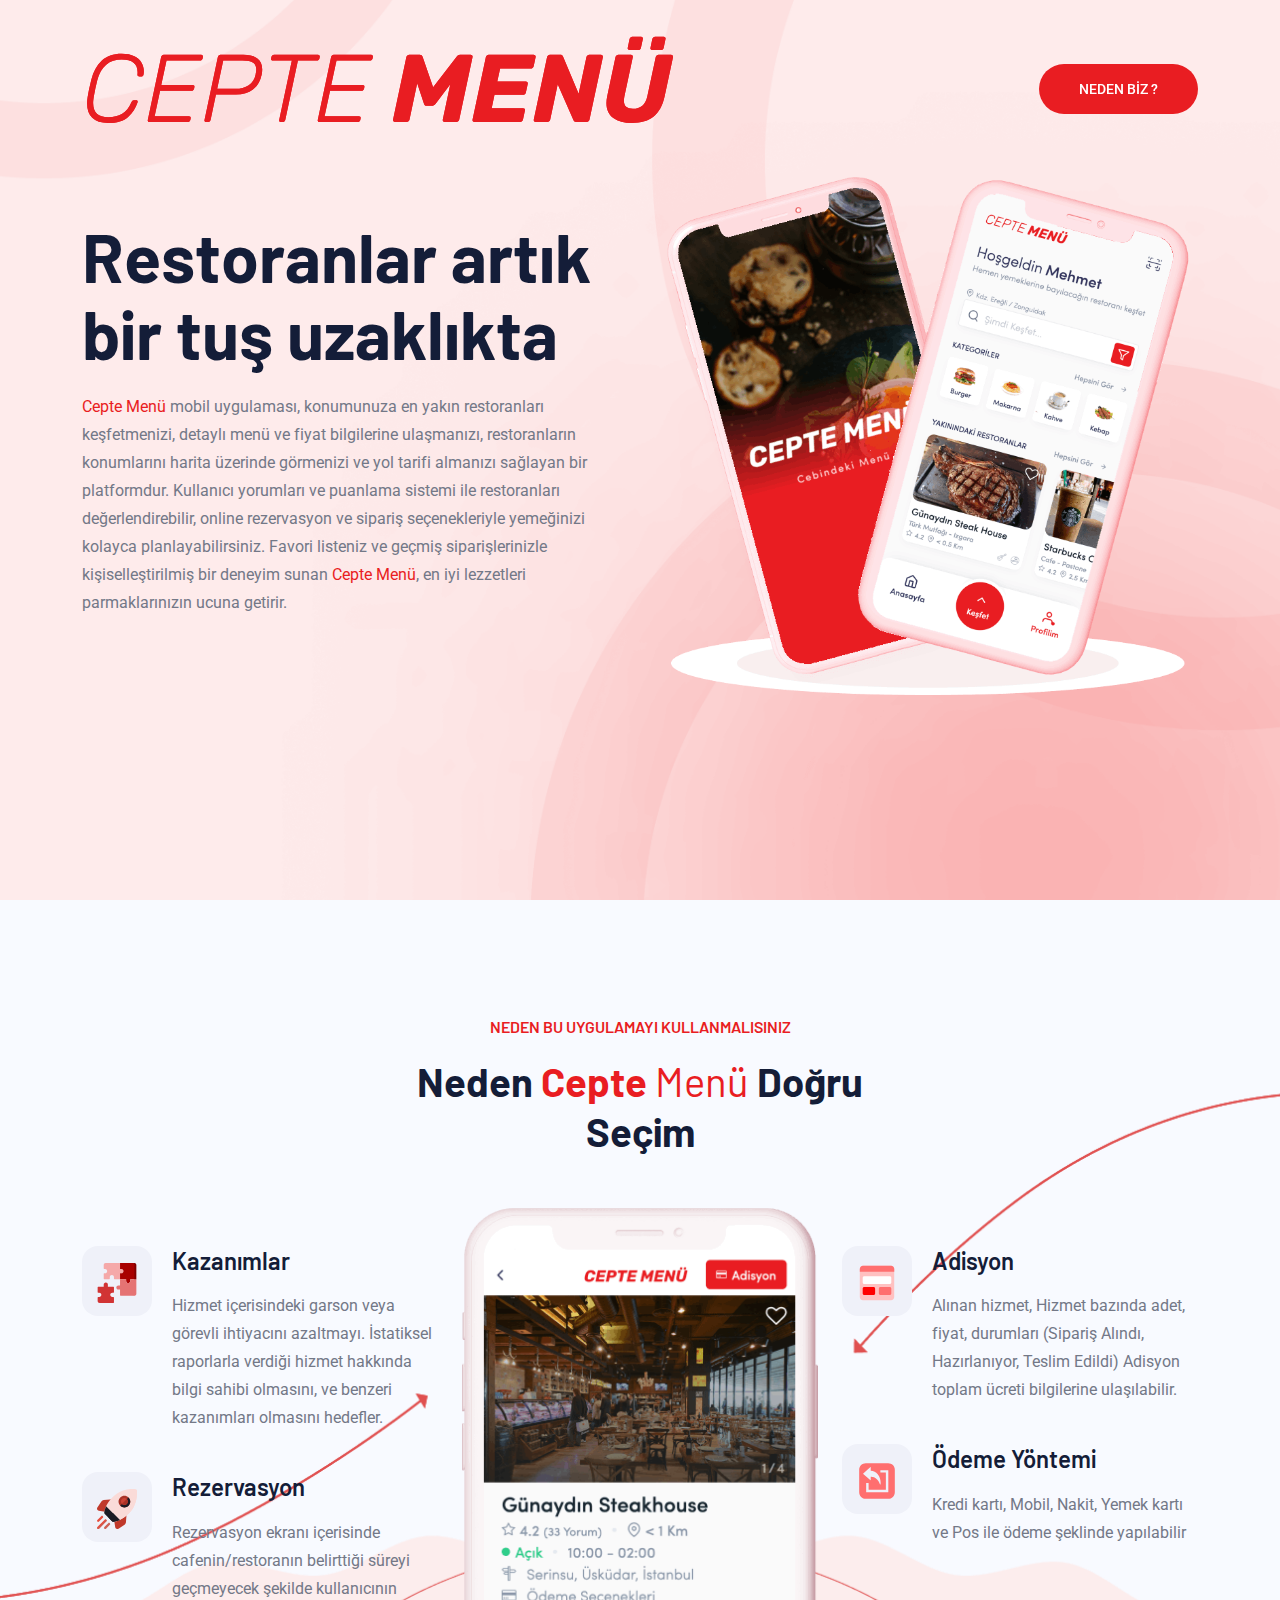
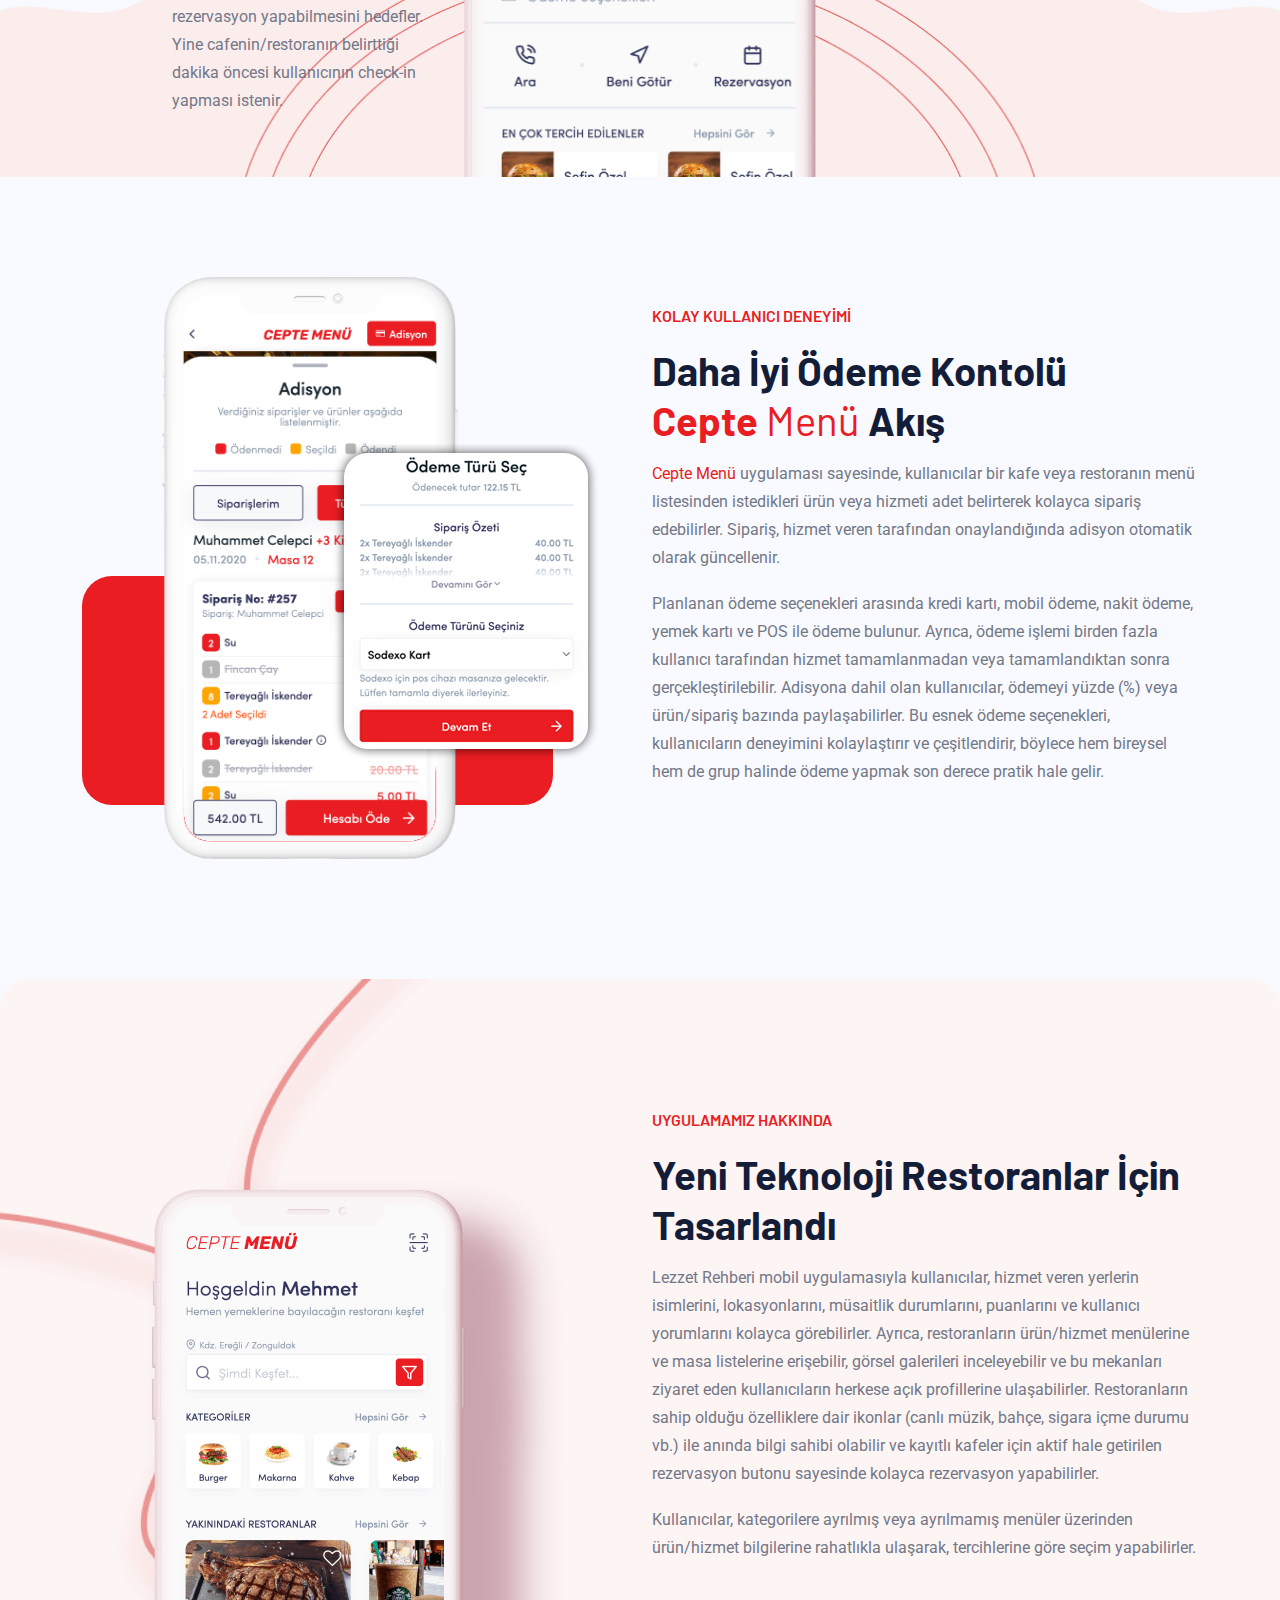
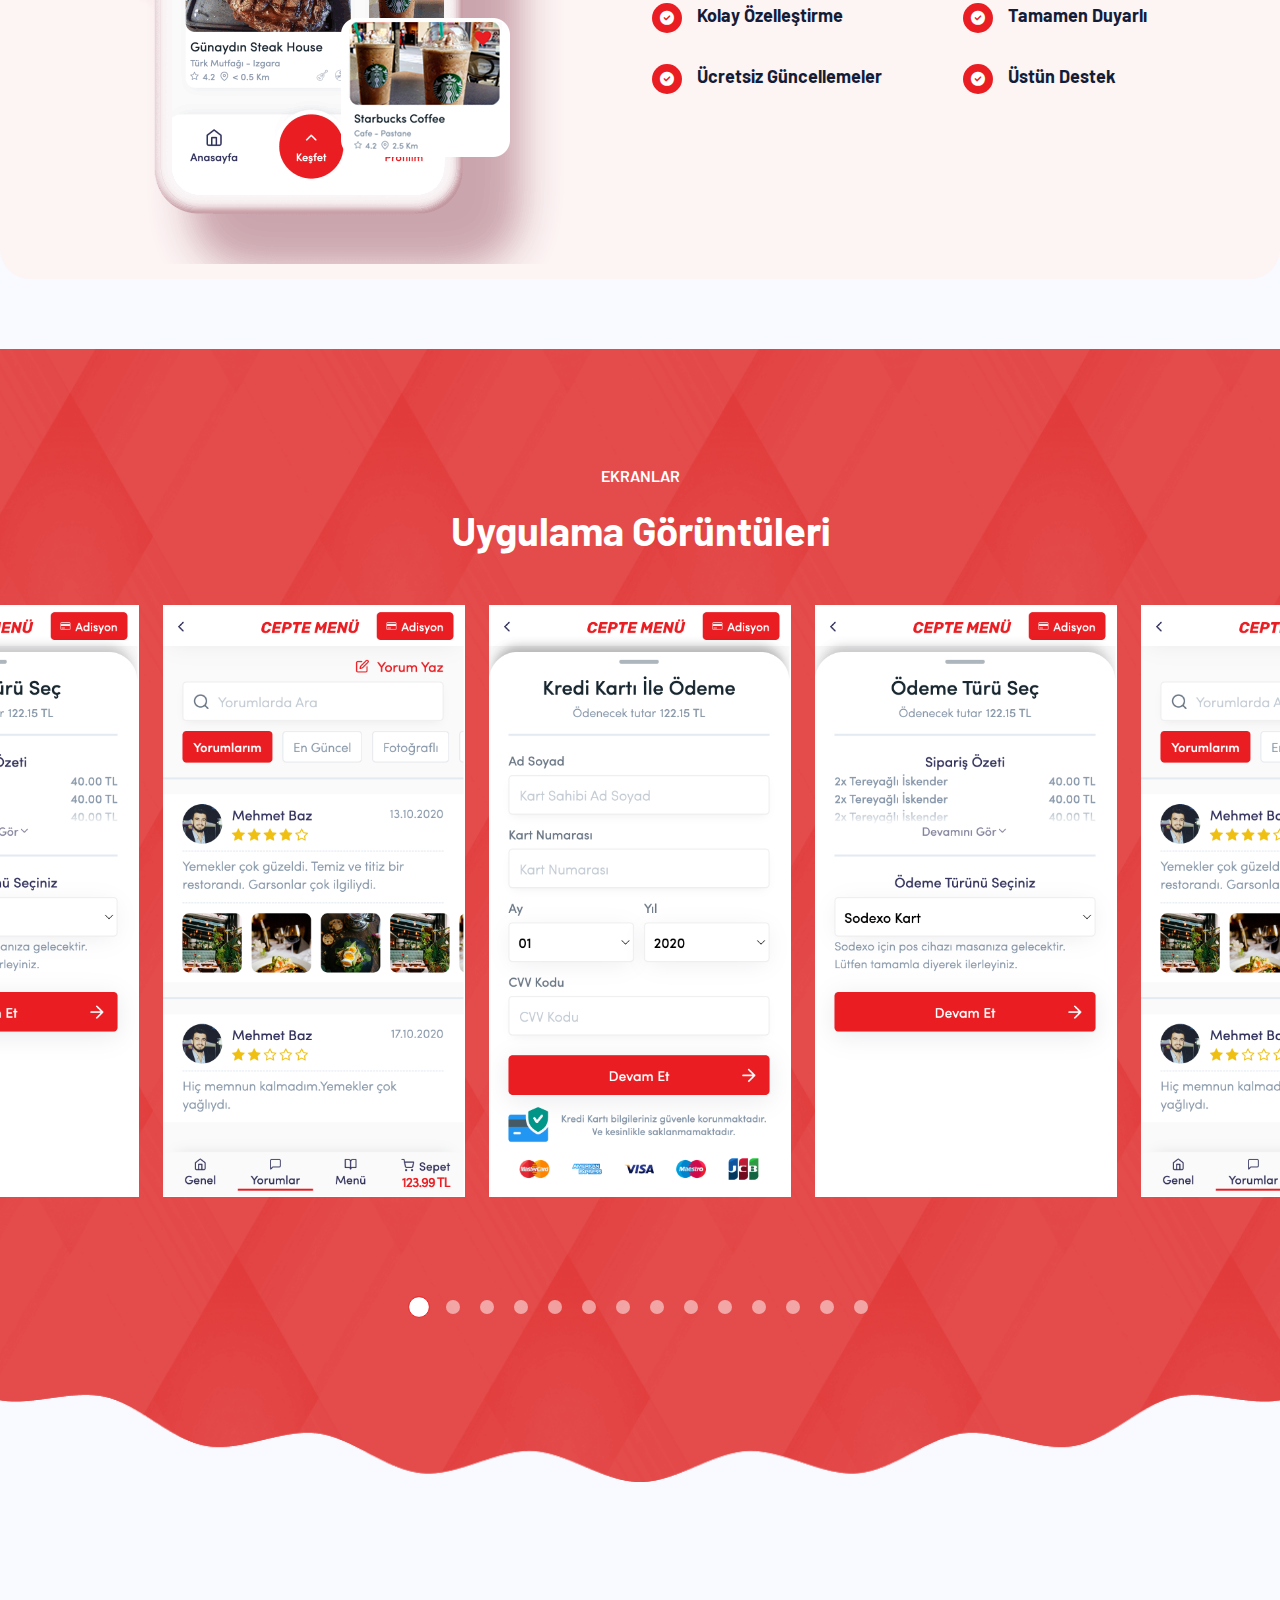
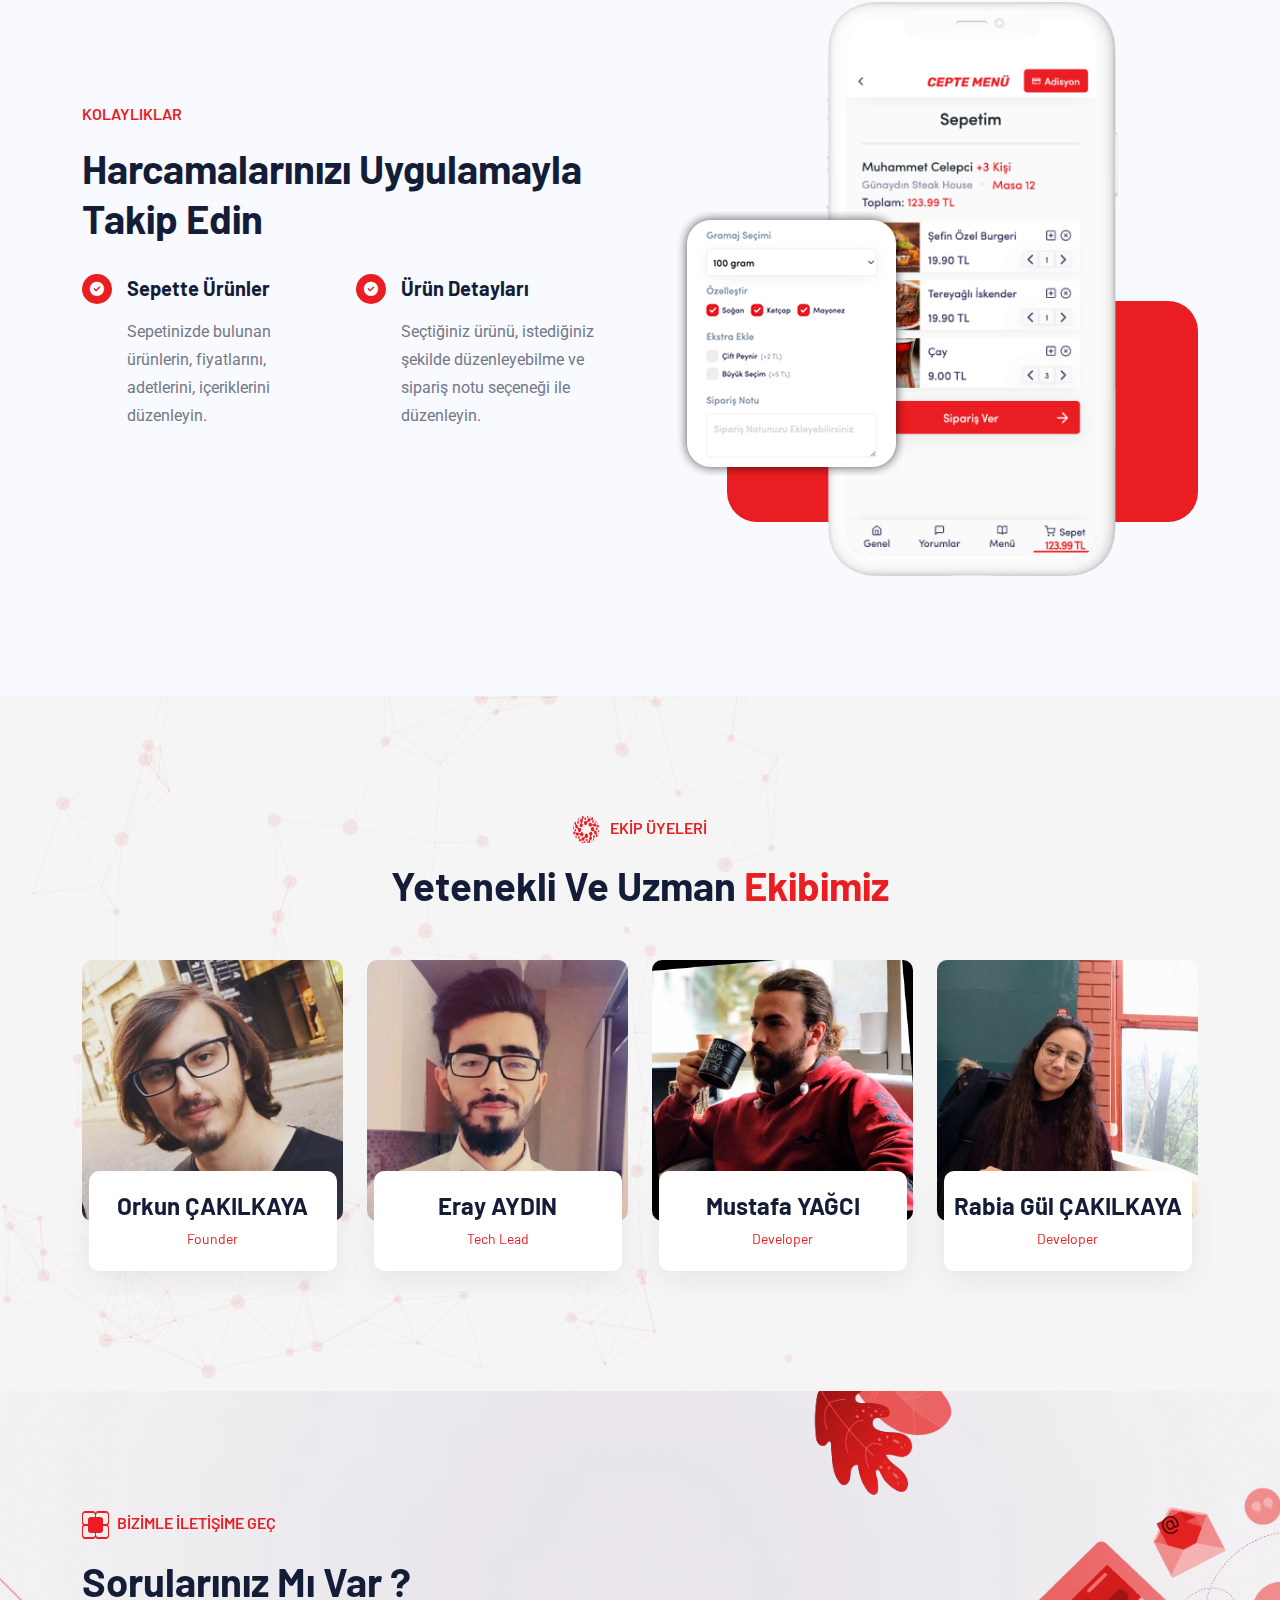
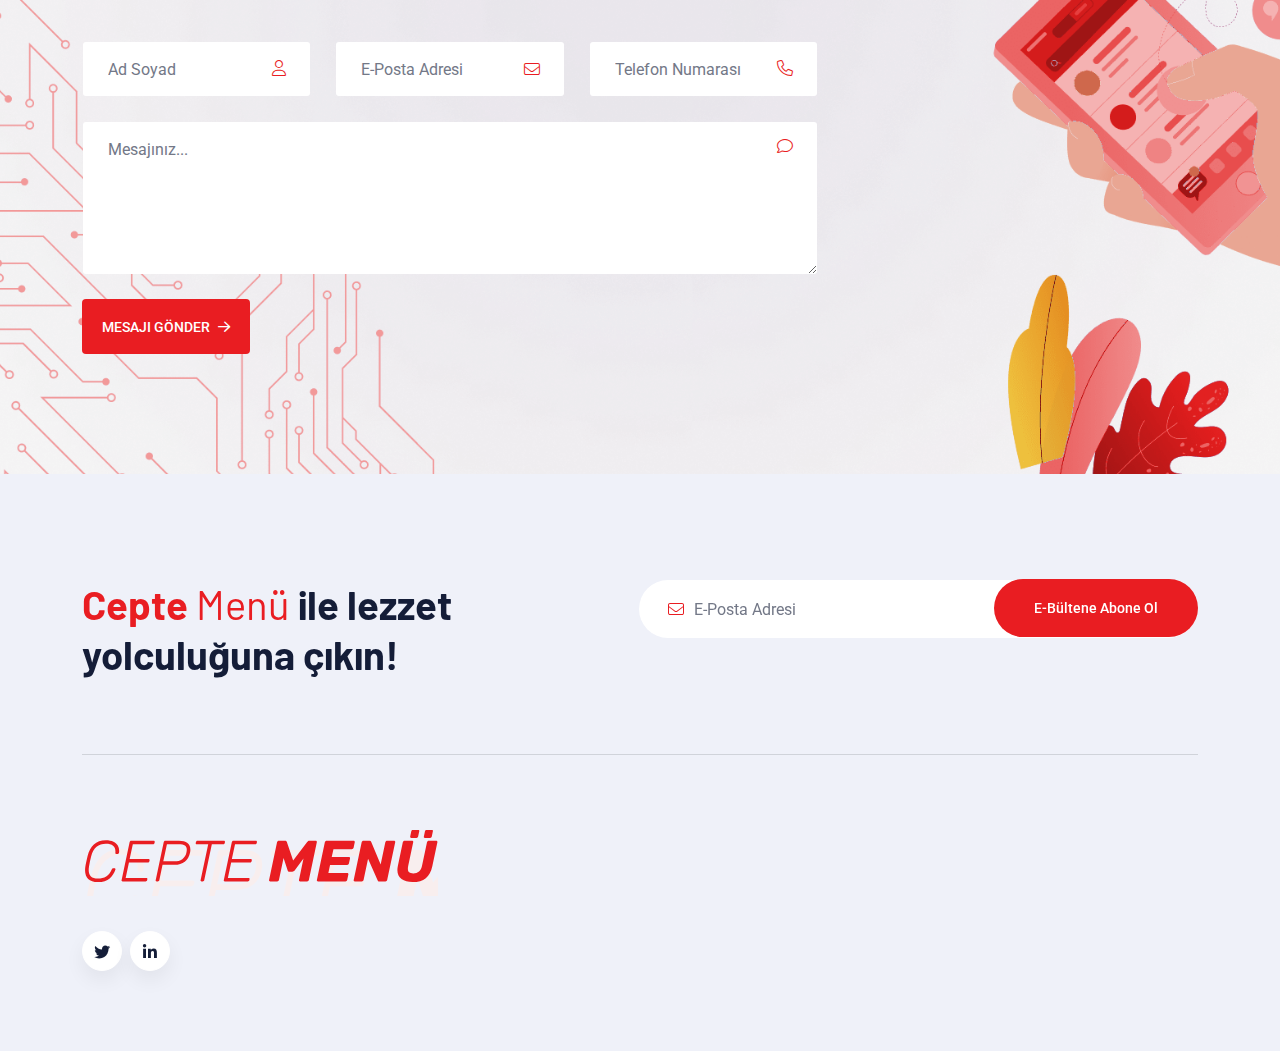
==== commit 5f26620f: "feat: change document language to tr" ====
--- a/index.html
+++ b/index.html
@@ -1,5 +1,5 @@
 <!doctype html>
-<html class="no-js" lang="zxx">
+<html class="no-js" lang="tr">
 <head>
     <meta charset="utf-8">
     <meta http-equiv="x-ua-compatible" content="ie=edge">
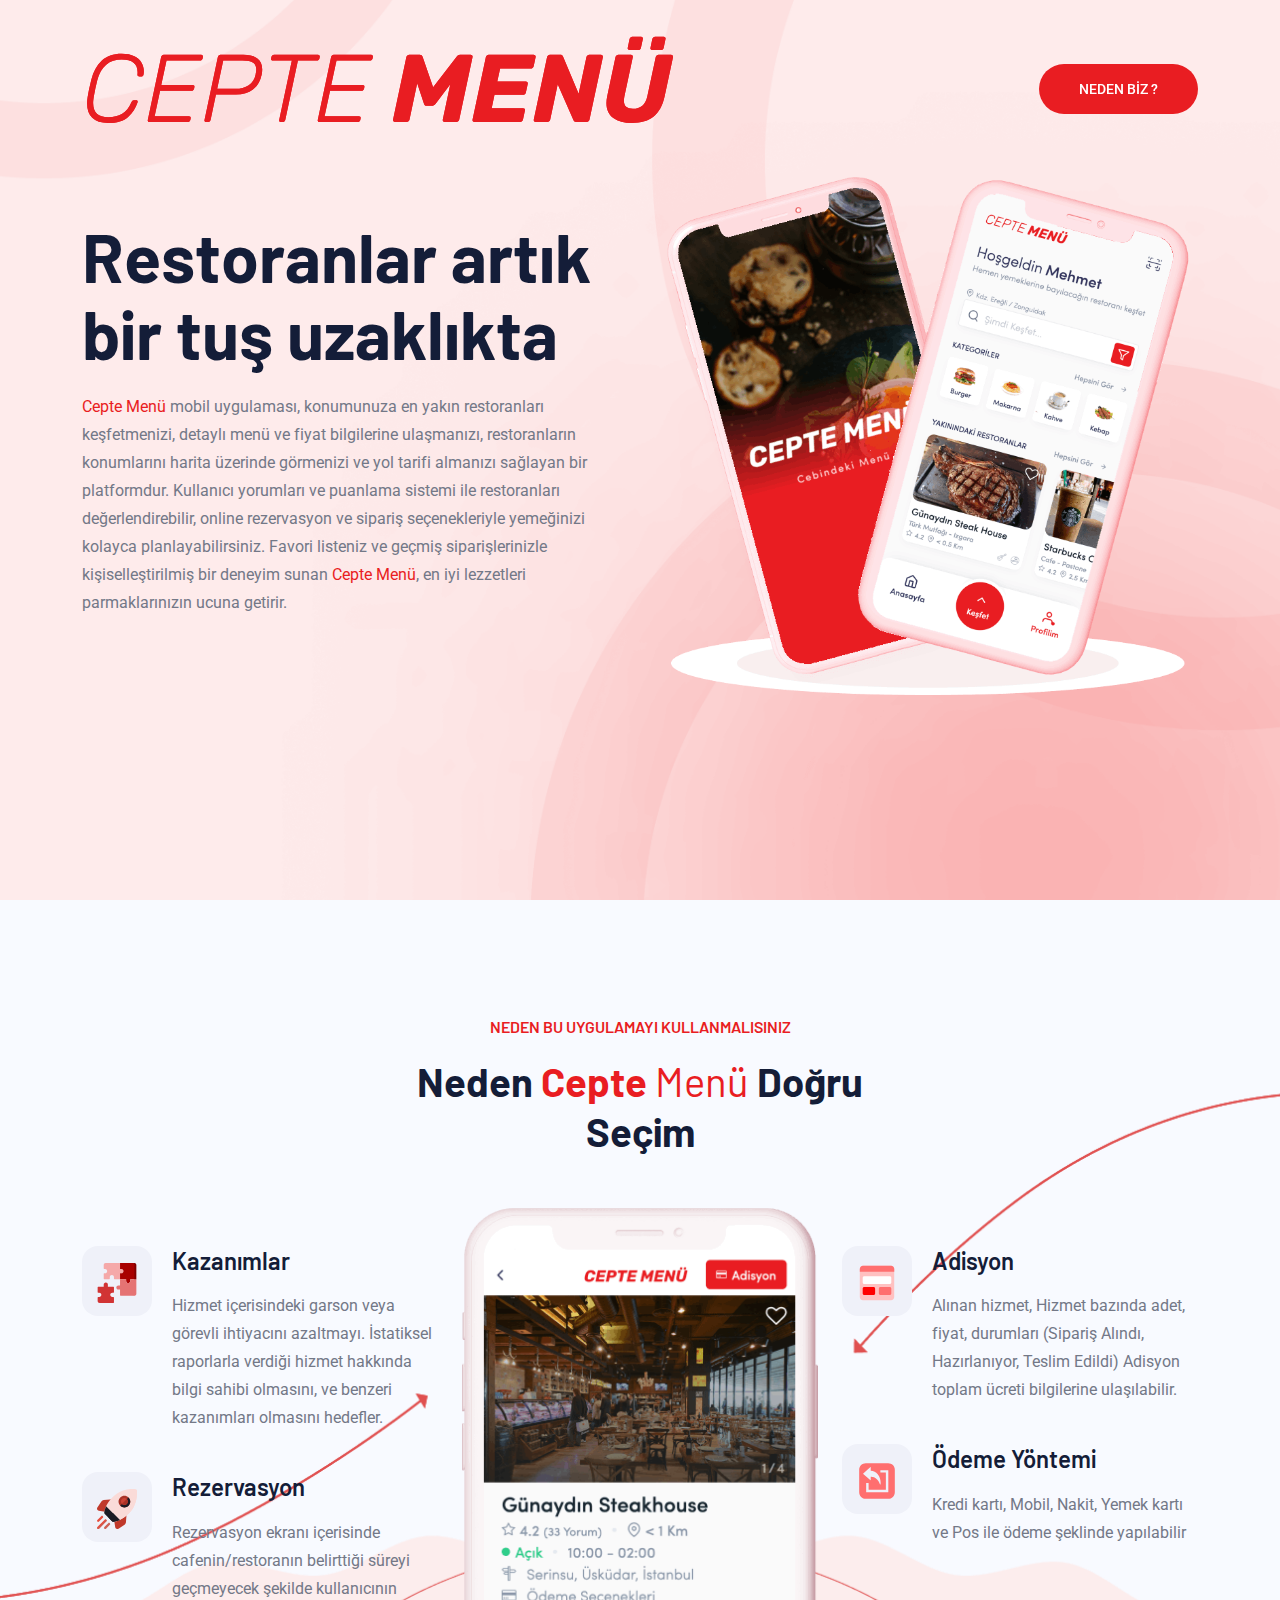
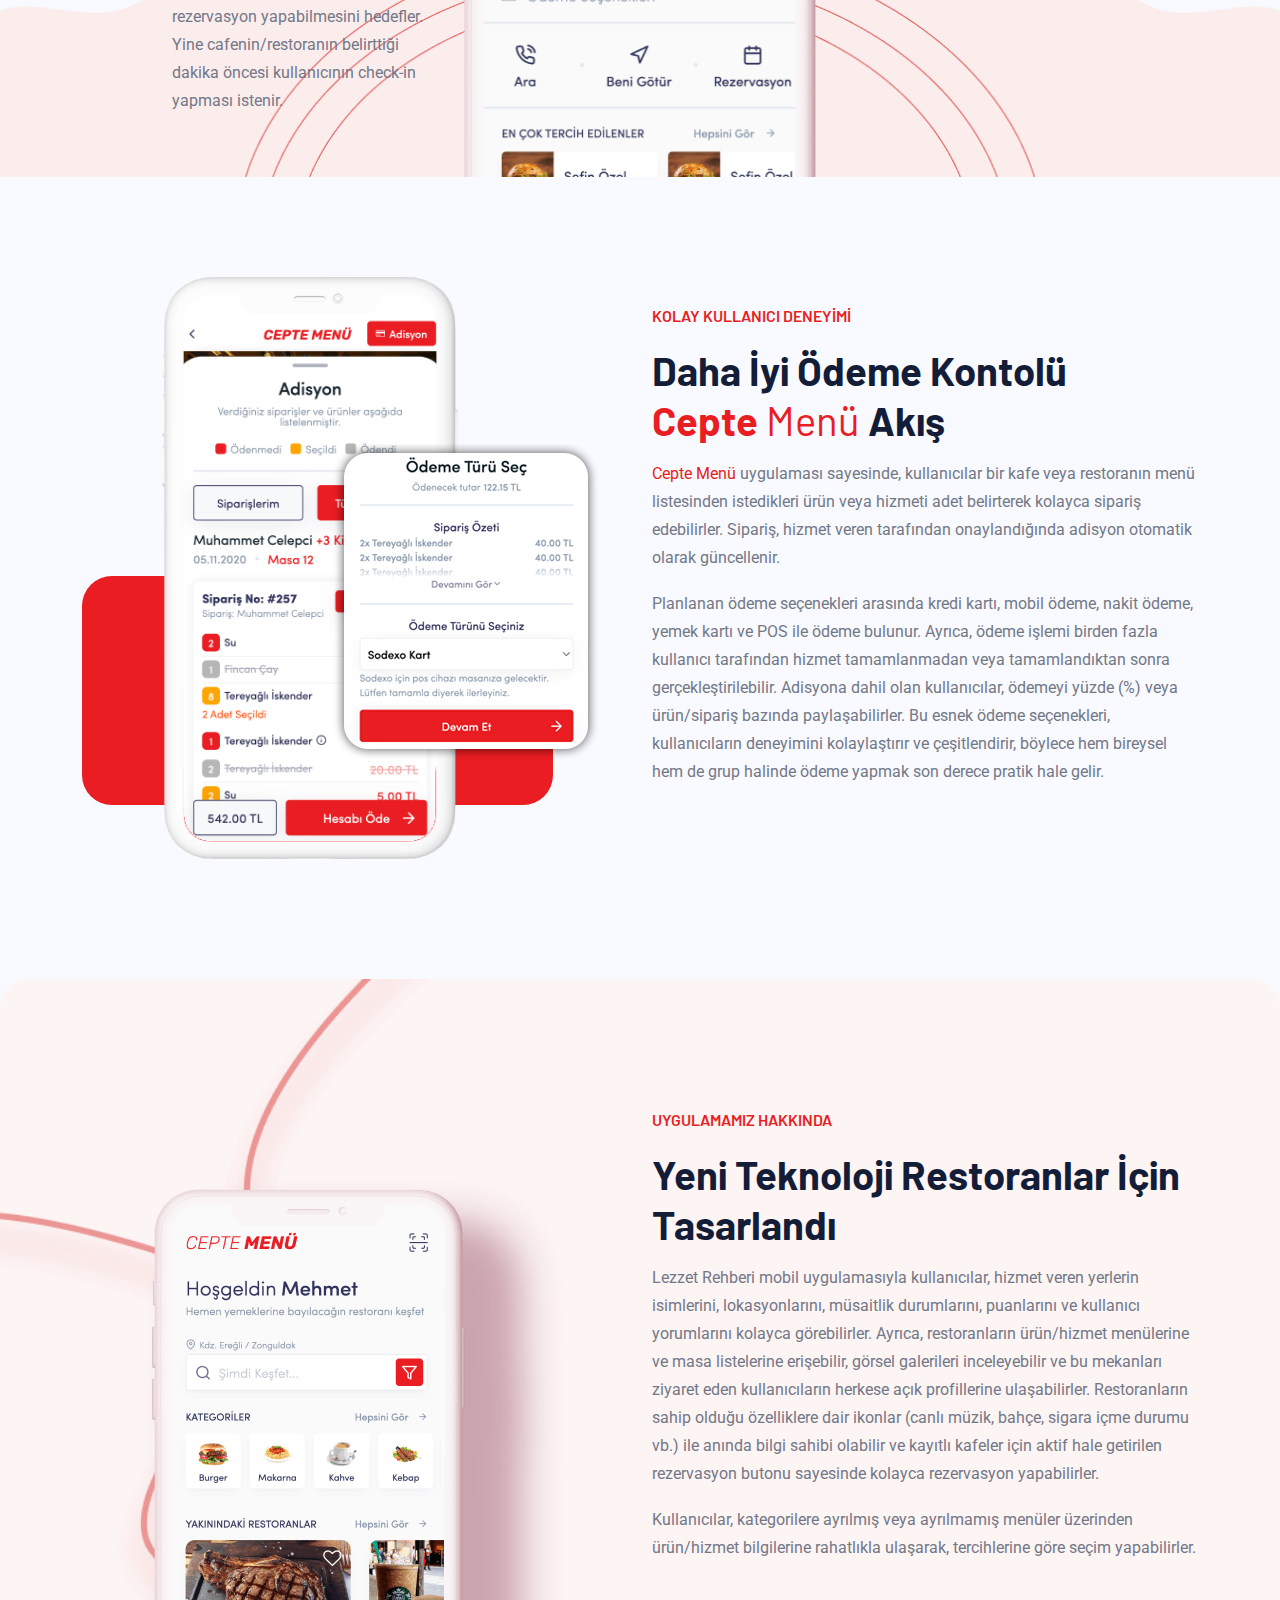
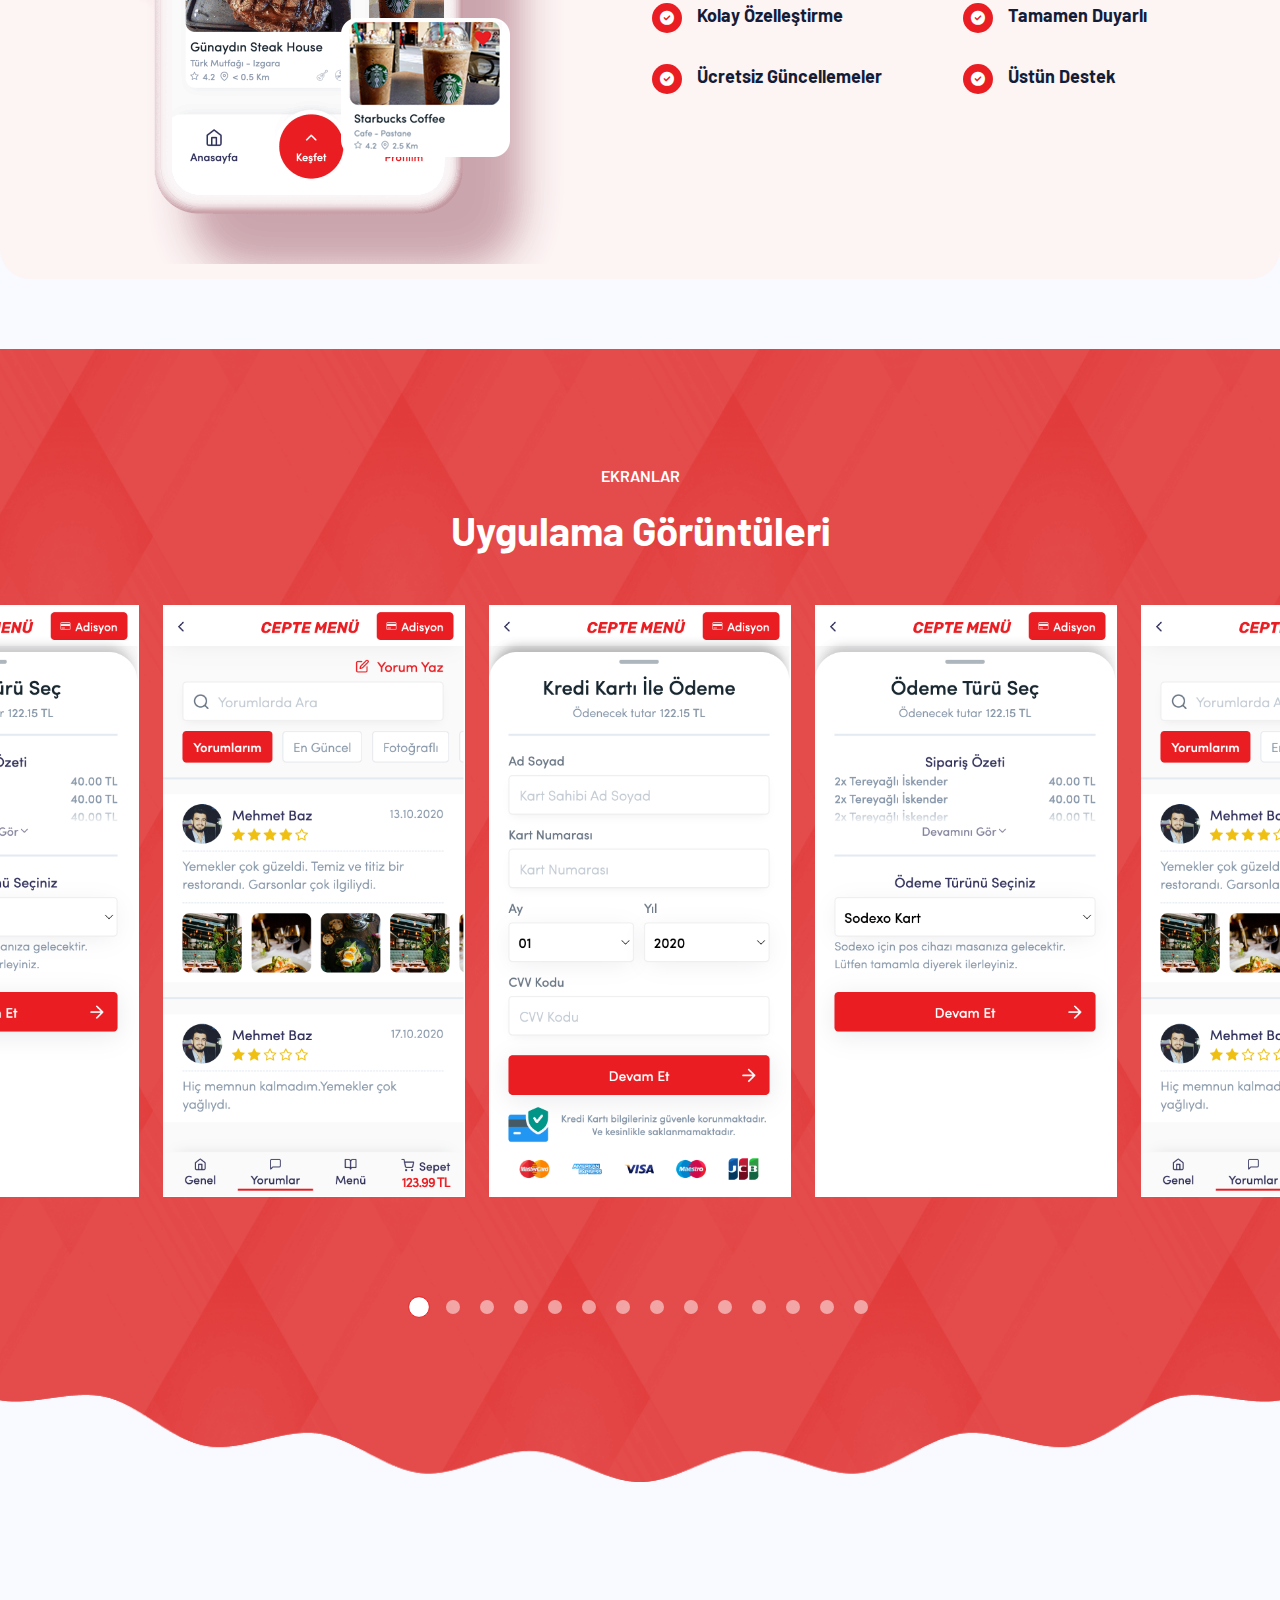
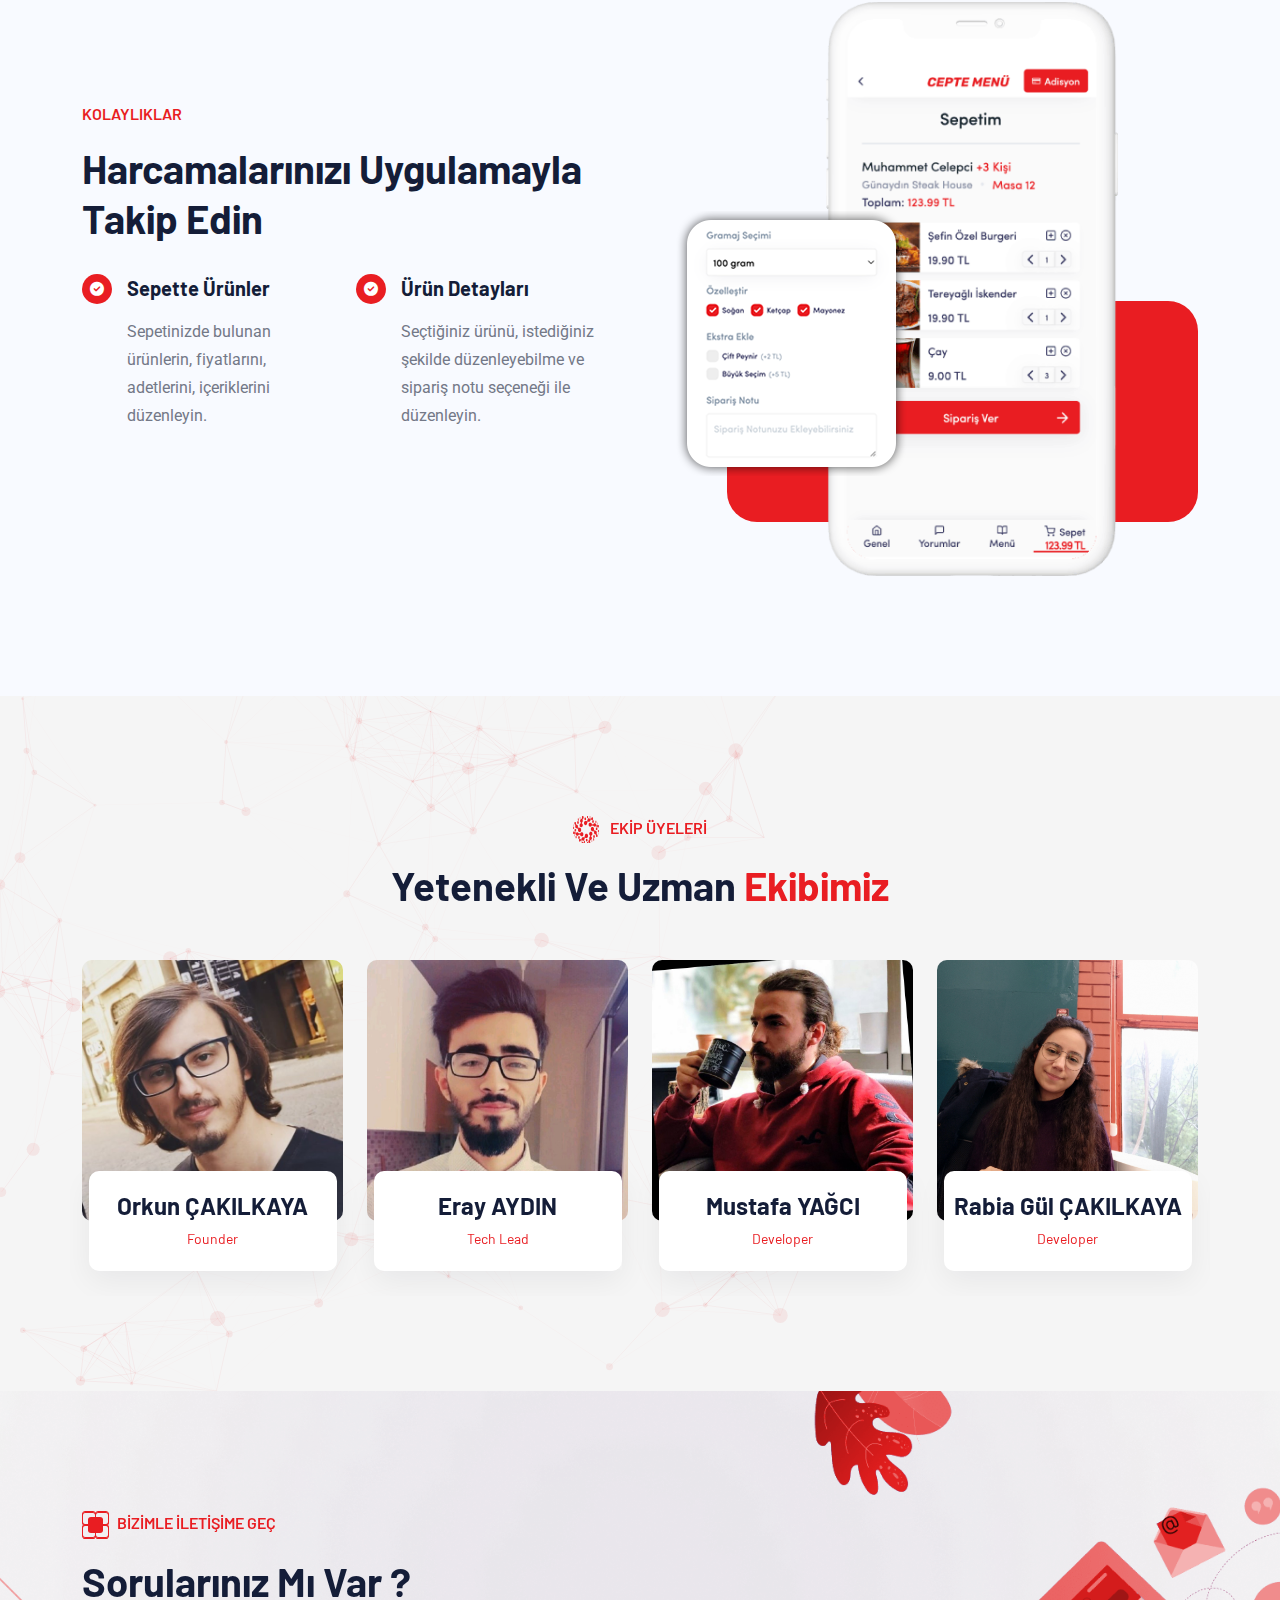
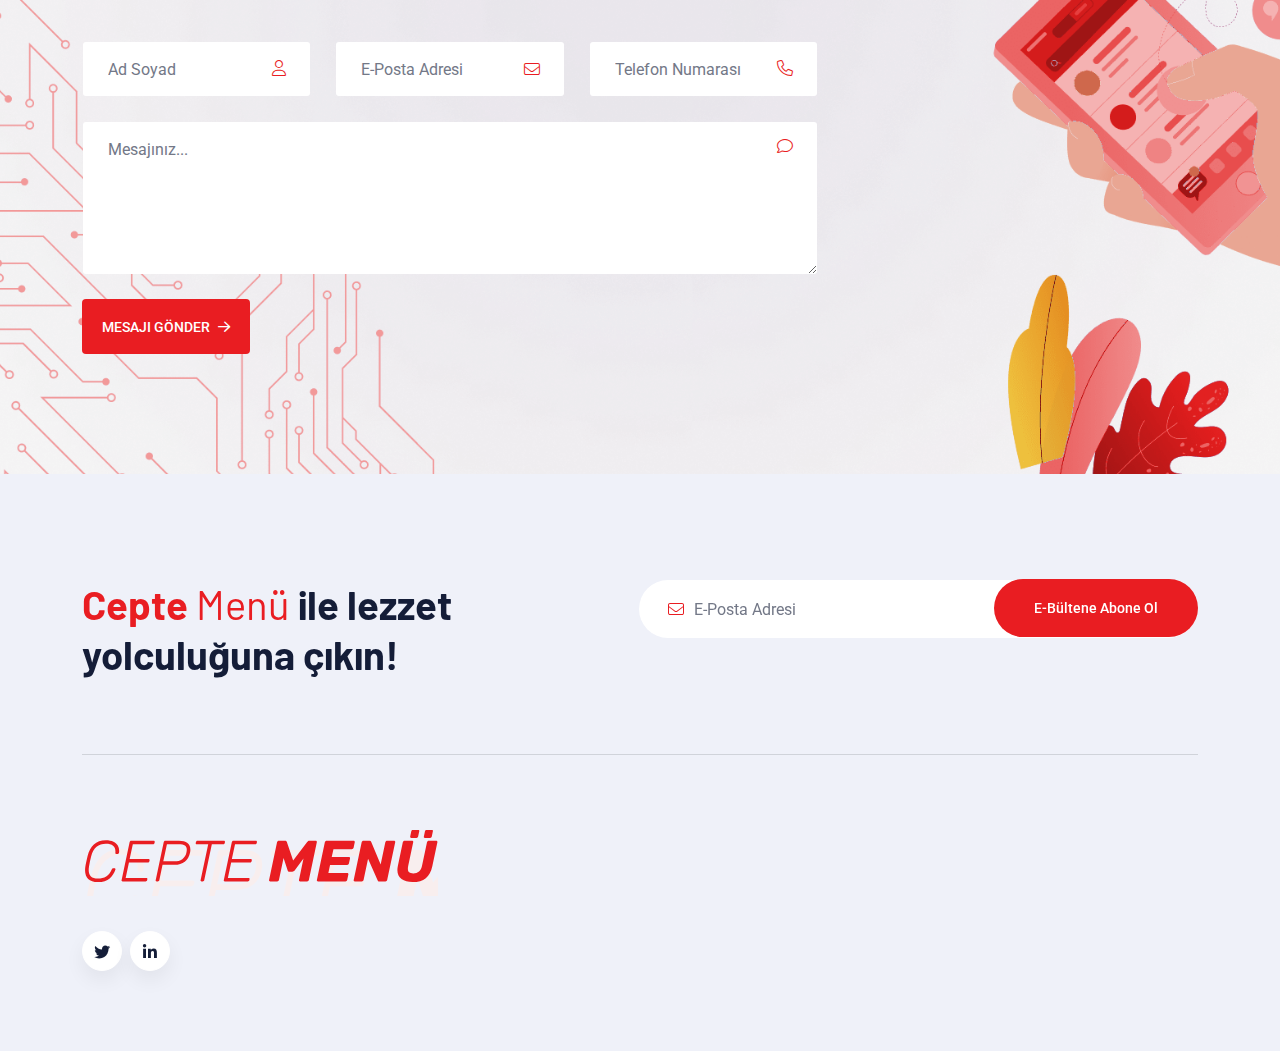
==== commit 1360b986: "feat: add fabform address to contact form" ====
--- a/index.html
+++ b/index.html
@@ -525,10 +525,10 @@
                         <h2 class="sec-title">Sorularınız mı var ?</h2>
                         <p class="sec-text"></p>
                     </div>
-                    <form action="#" method="POST" class="contact-form ajax-contact">
+                    <form action="https://fabform.io/f/uLmiHac" method="POST" class="contact-form ajax-contact">
                         <div class="row">
                             <div class="form-group col-md-4">
-                                <input type="text" class="form-control" name="name" id="name" placeholder="Ad Soyad">
+                                <input type="text" class="form-control" name="fullName" id="name" placeholder="Ad Soyad">
                                 <i class="fal fa-user"></i>
                             </div>
                             <div class="form-group col-md-4">
@@ -536,7 +536,7 @@
                                 <i class="fal fa-envelope"></i>
                             </div>
                             <div class="form-group col-md-4">
-                                <input type="tel" class="form-control" name="number" id="number" placeholder="Telefon Numarası">
+                                <input type="tel" class="form-control" name="phone" id="number" placeholder="Telefon Numarası">
                                 <i class="fal fa-phone"></i>
                             </div>
                             <div class="form-group col-12">
@@ -544,7 +544,7 @@
                                 <i class="fal fa-comment"></i>
                             </div>
                             <div class="form-btn text-xl-start text-center col-12">
-                                <button class="th-btn">Mesajı Gönder<i class="fa-regular fa-arrow-right ms-2"></i></button>
+                                <button type="submit" class="th-btn">Mesajı Gönder<i class="fa-regular fa-arrow-right ms-2"></i></button>
                             </div>
                         </div>
                         <p class="form-messages mb-0 mt-3"></p>
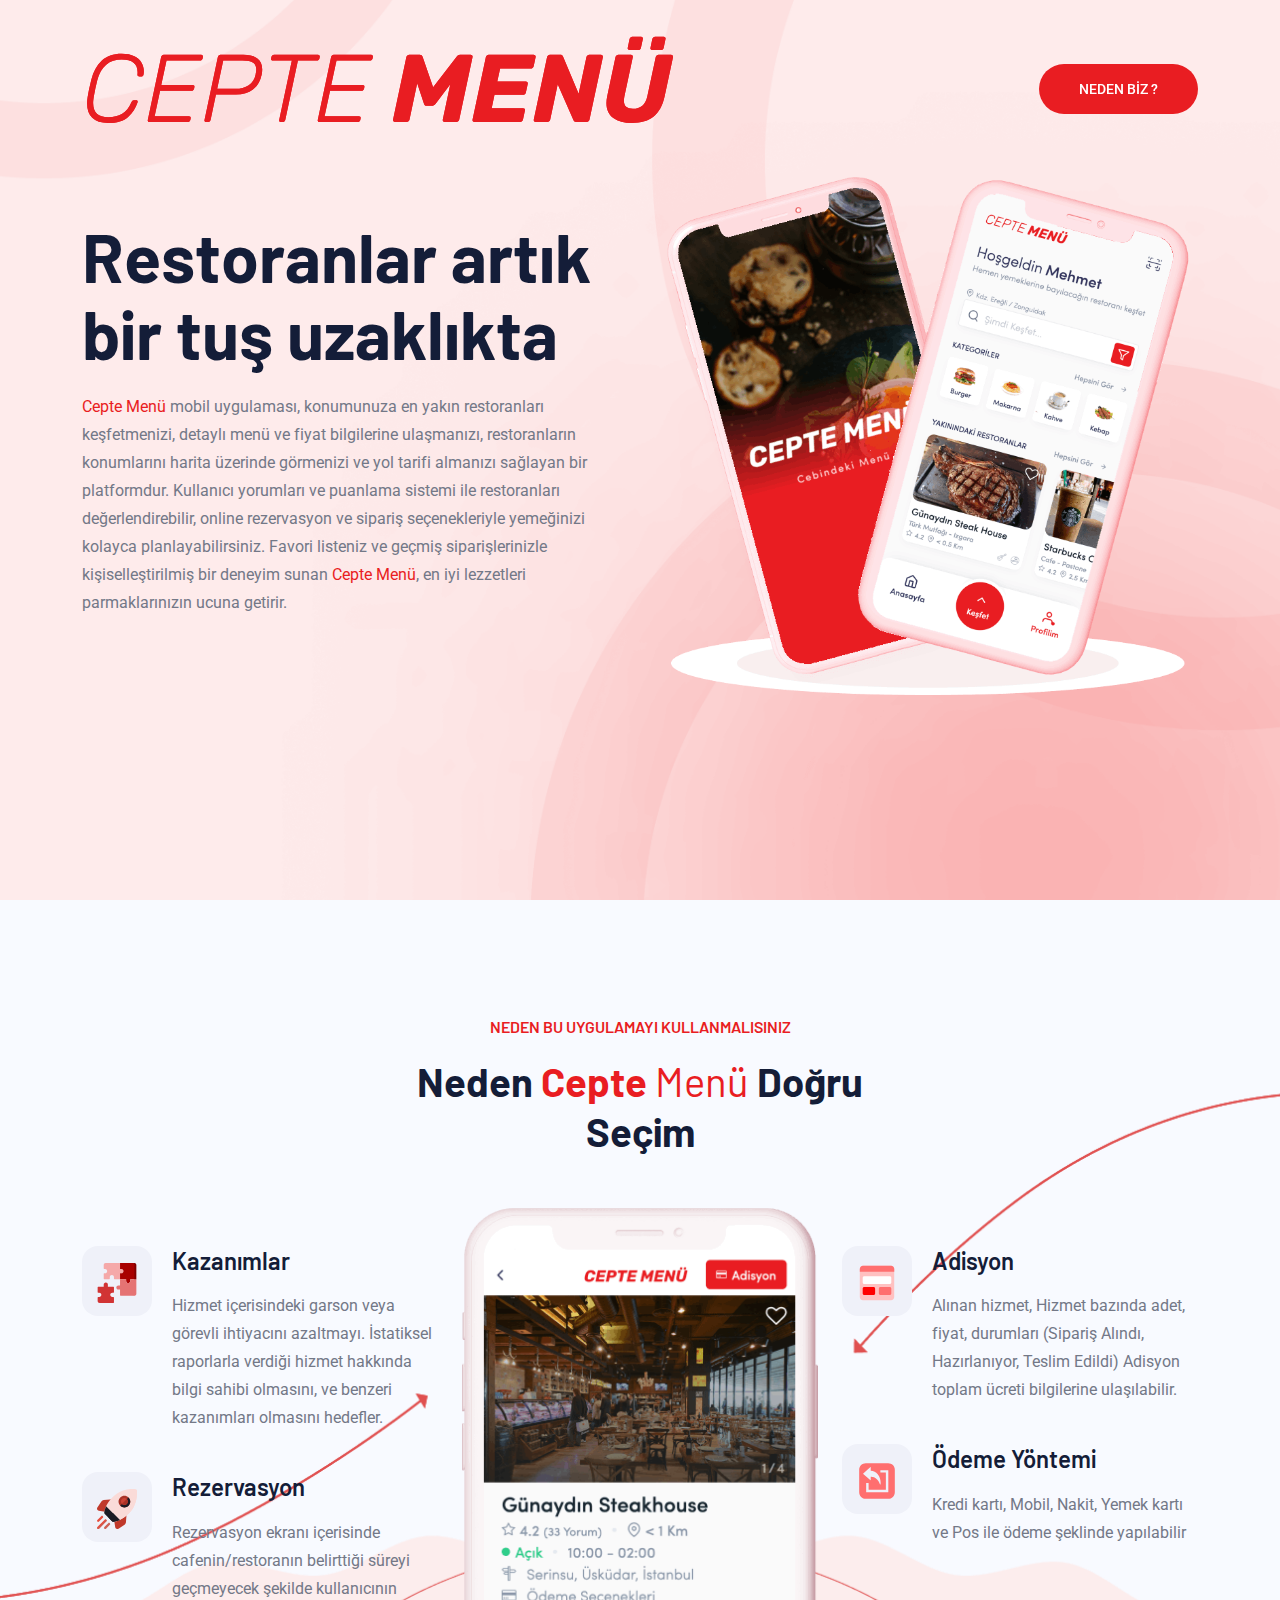
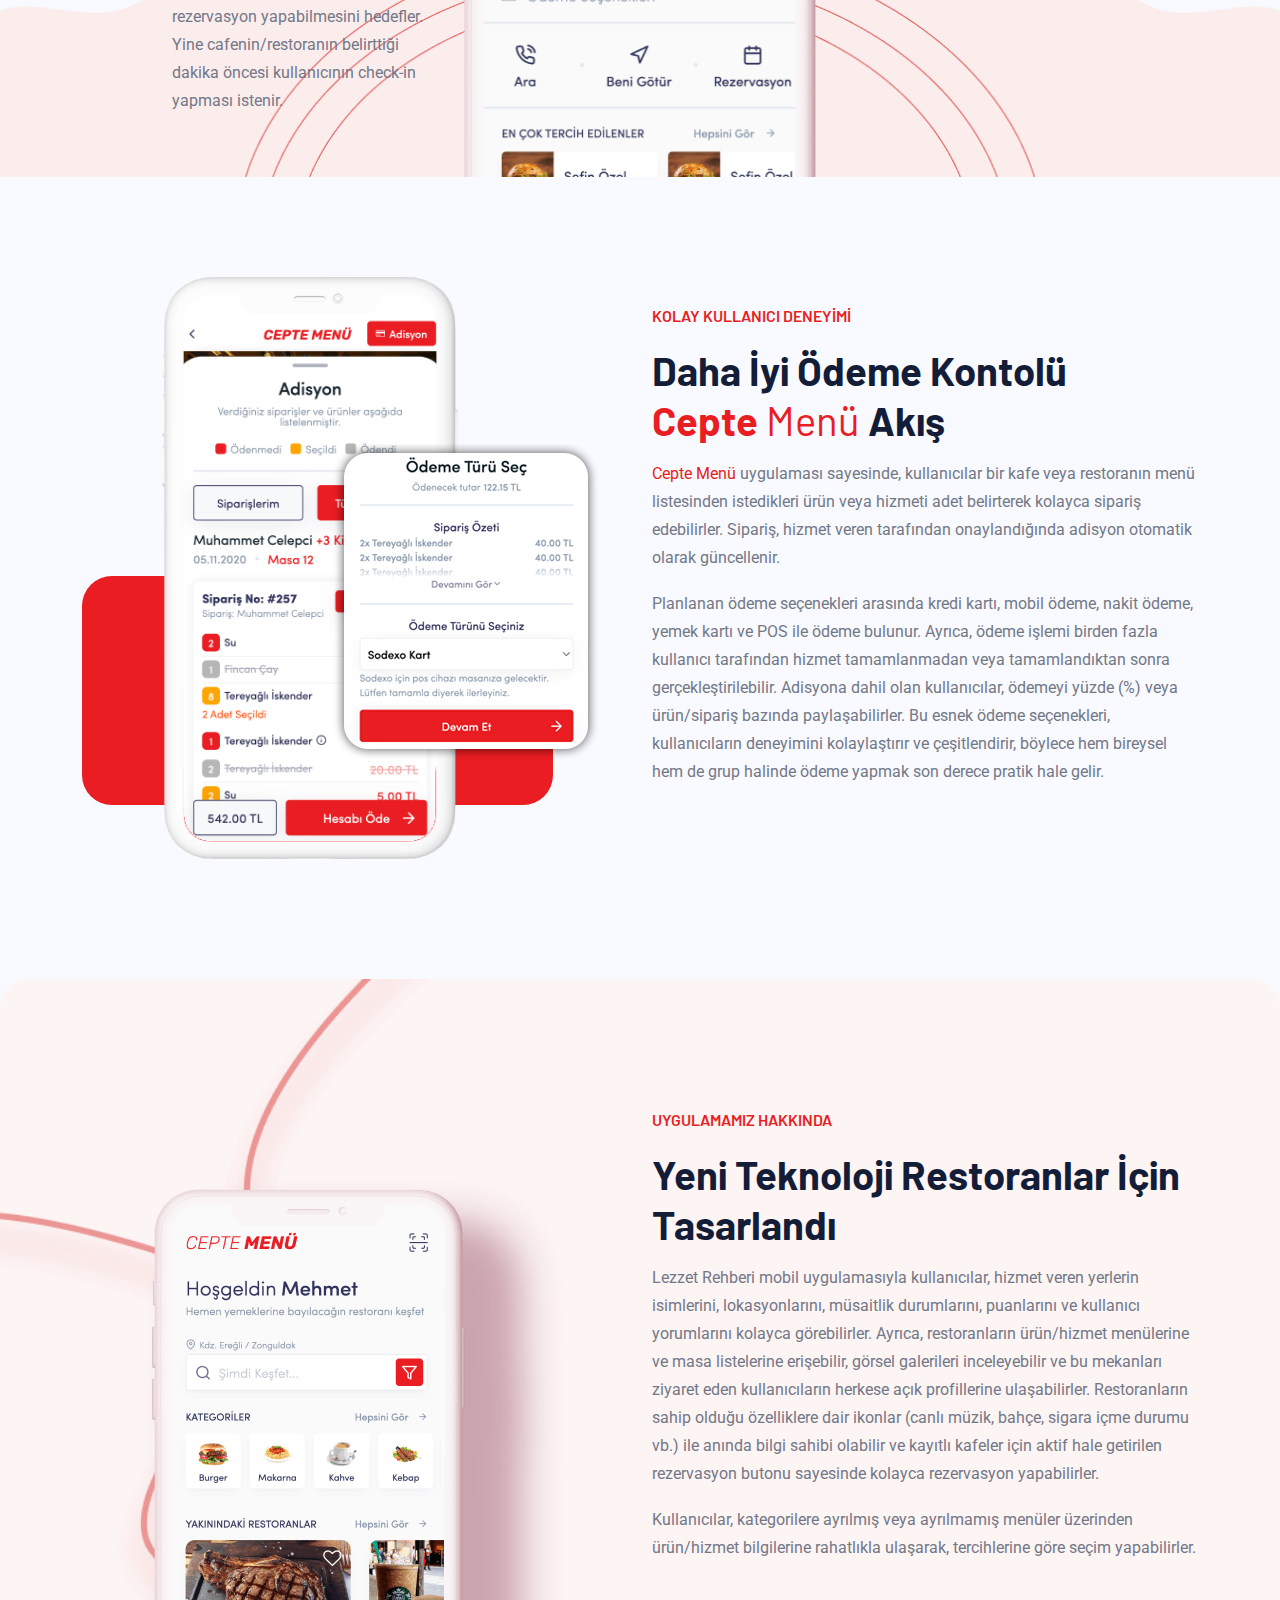
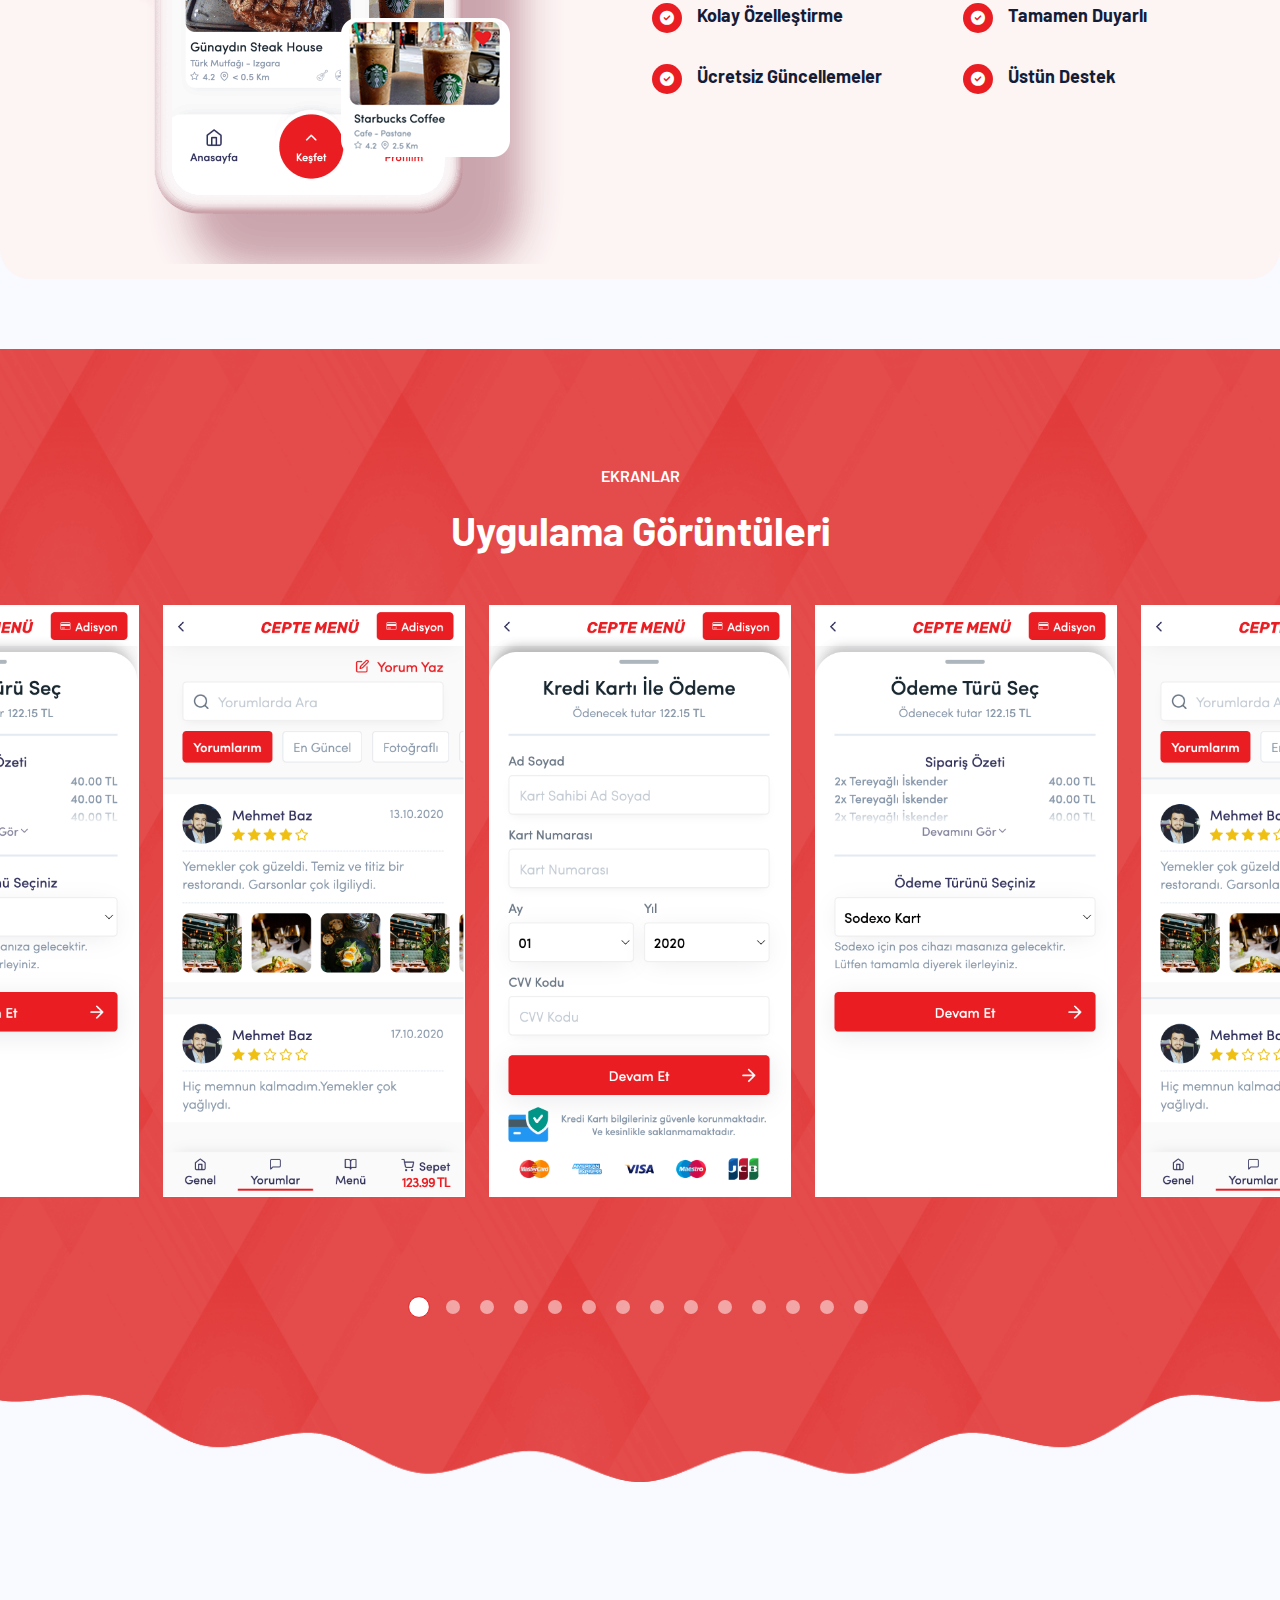
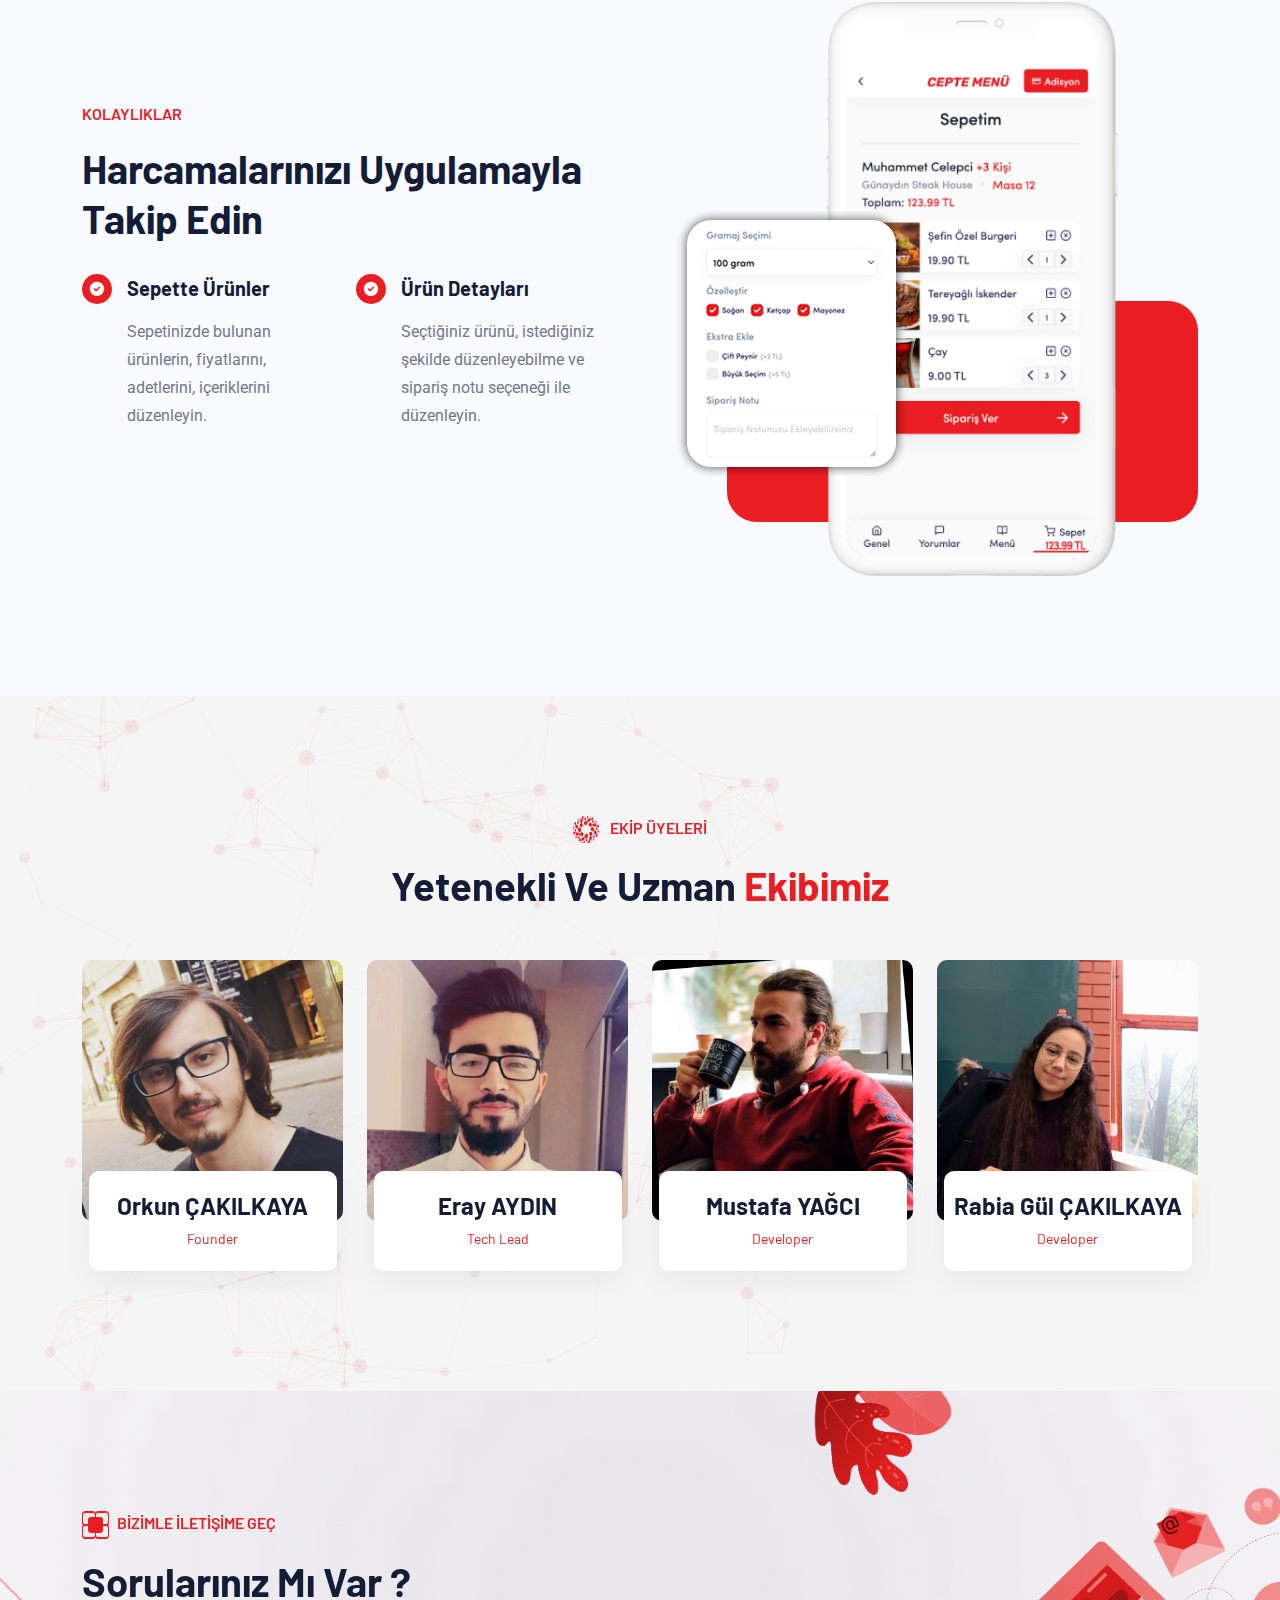
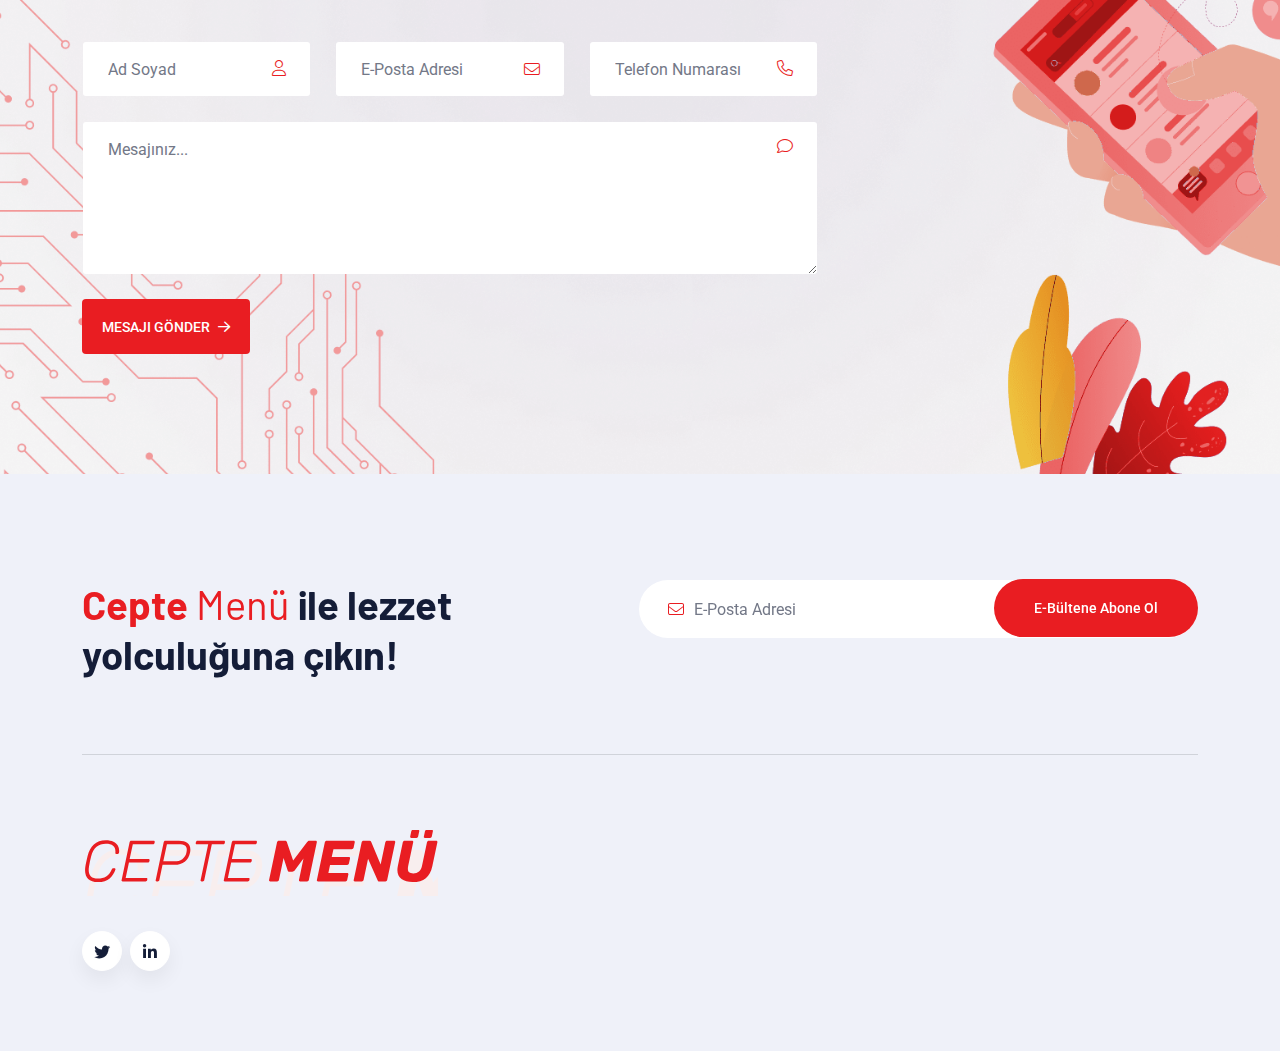
==== commit 0a49f30b: "feat: remove ajax-contact class from contact panel" ====
--- a/index.html
+++ b/index.html
@@ -525,7 +525,7 @@
                         <h2 class="sec-title">Sorularınız mı var ?</h2>
                         <p class="sec-text"></p>
                     </div>
-                    <form action="https://fabform.io/f/uLmiHac" method="POST" class="contact-form ajax-contact">
+                    <form action="https://fabform.io/f/uLmiHac" method="POST" class="contact-form">
                         <div class="row">
                             <div class="form-group col-md-4">
                                 <input type="text" class="form-control" name="fullName" id="name" placeholder="Ad Soyad">
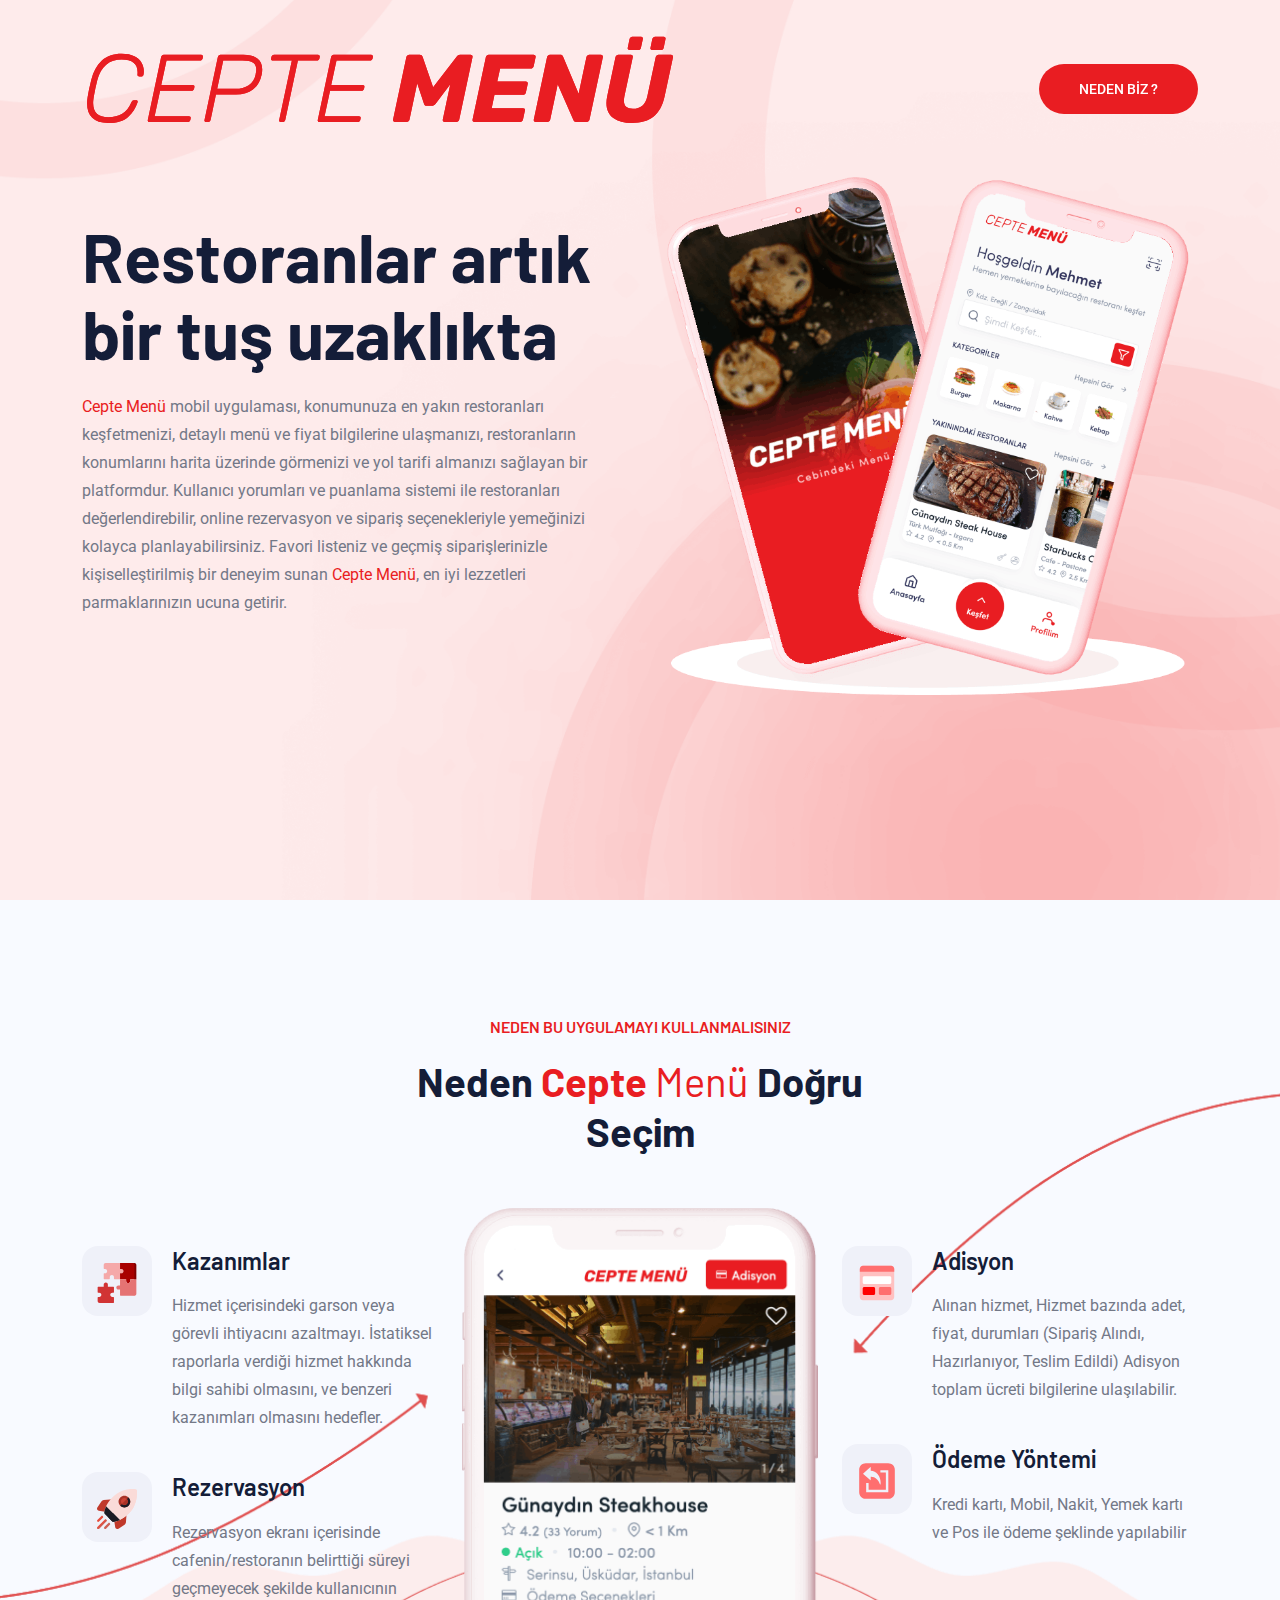
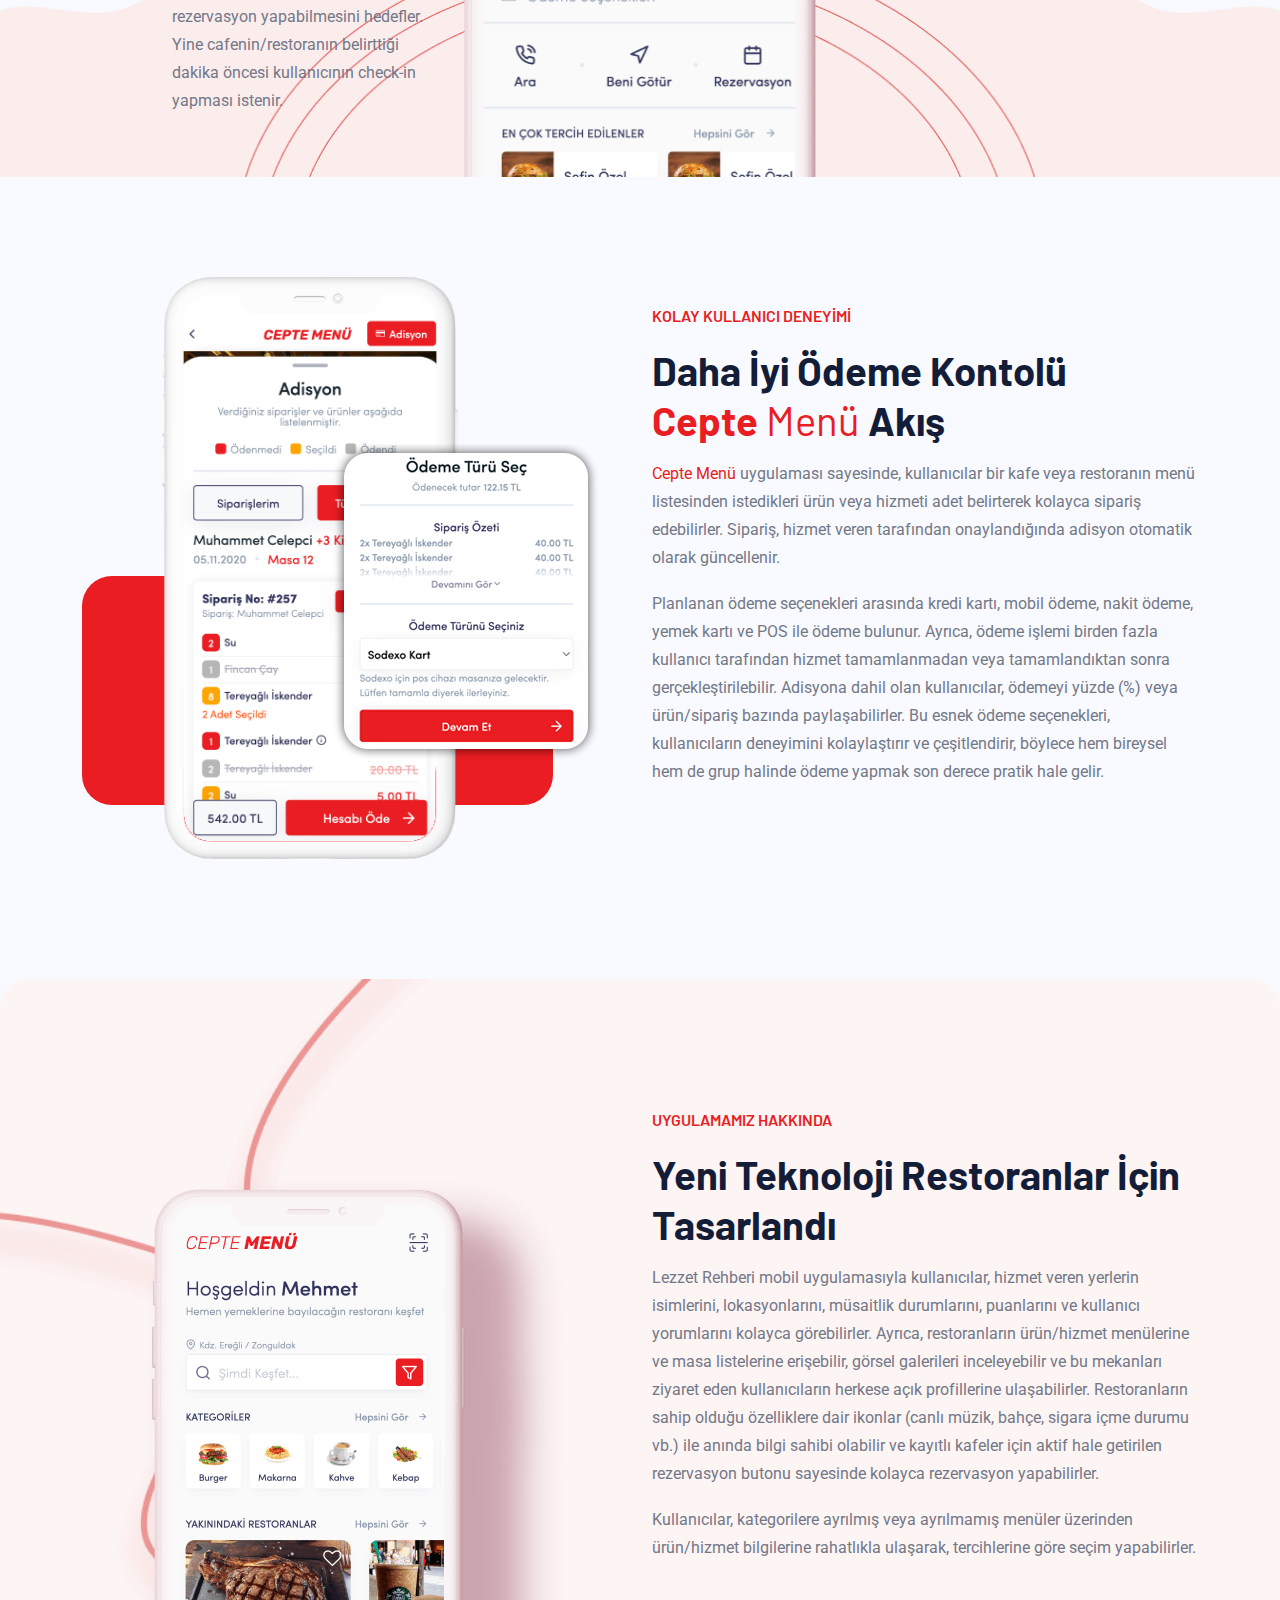
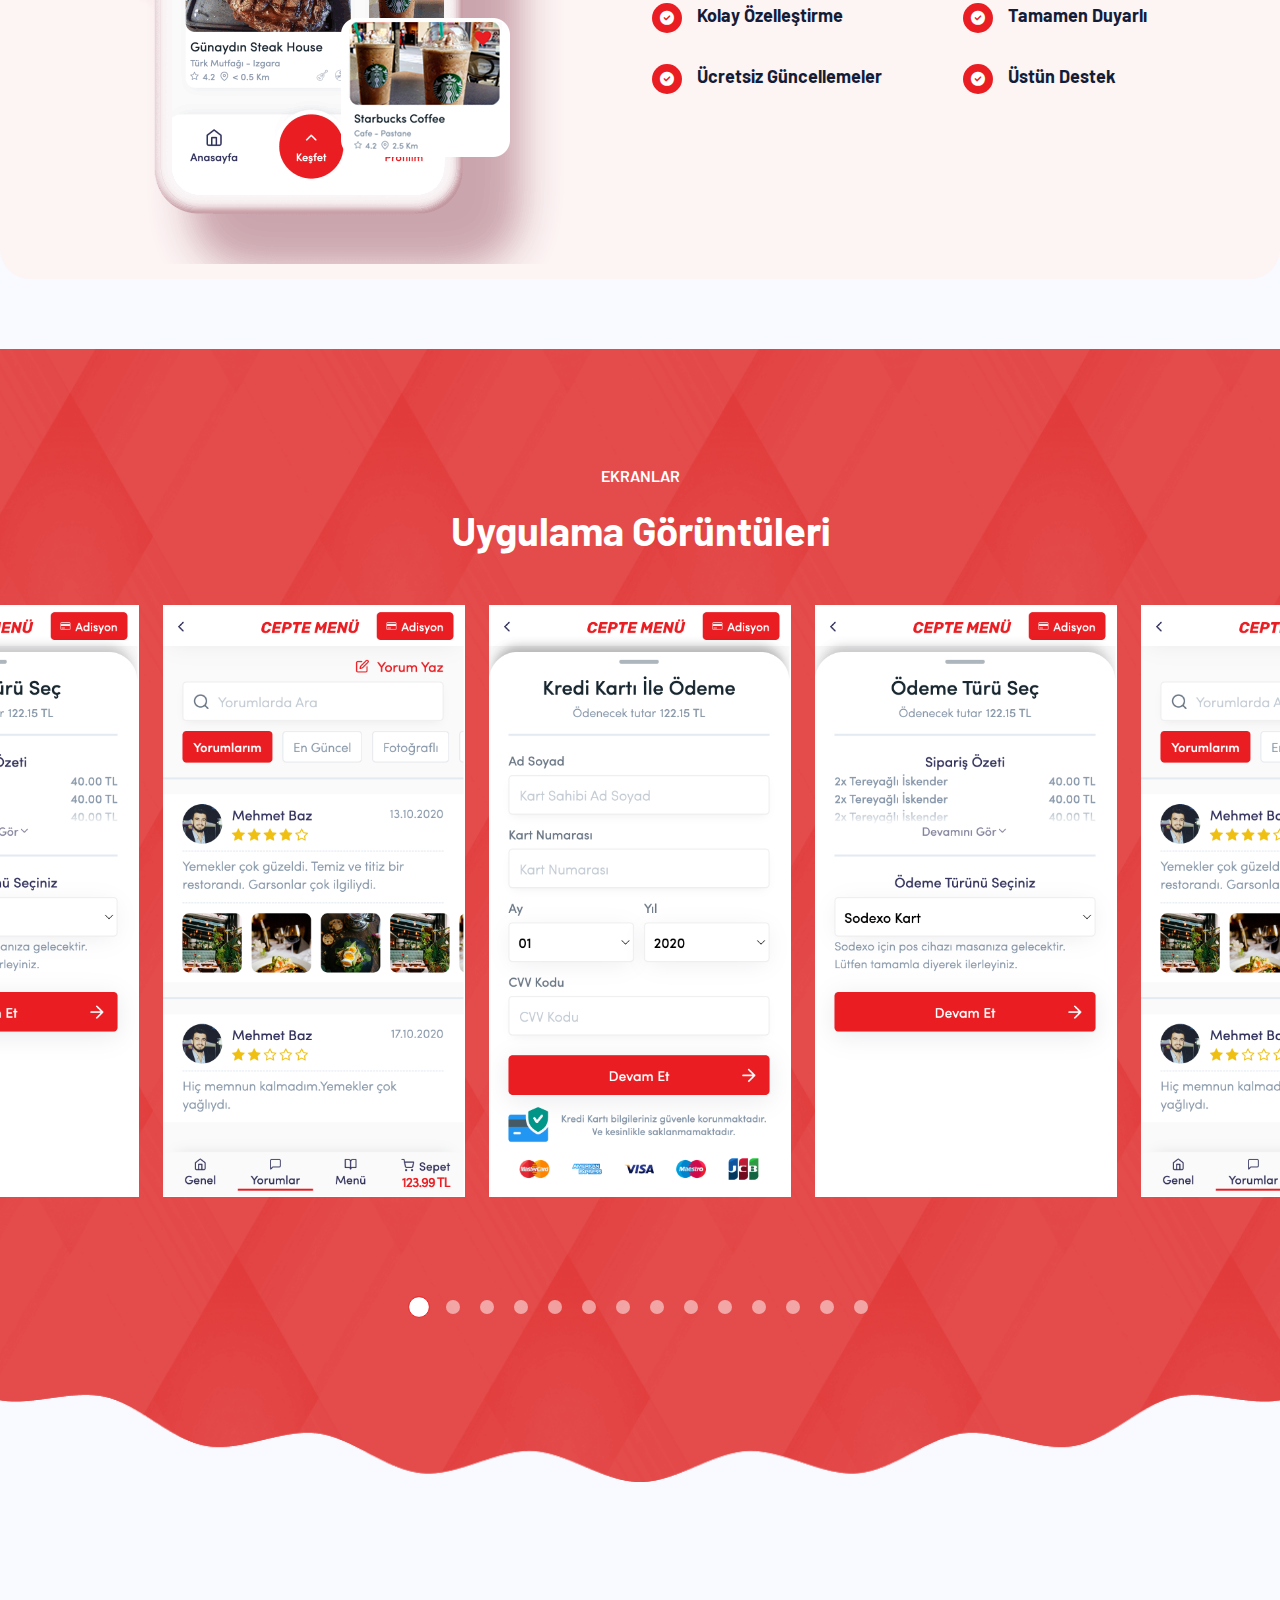
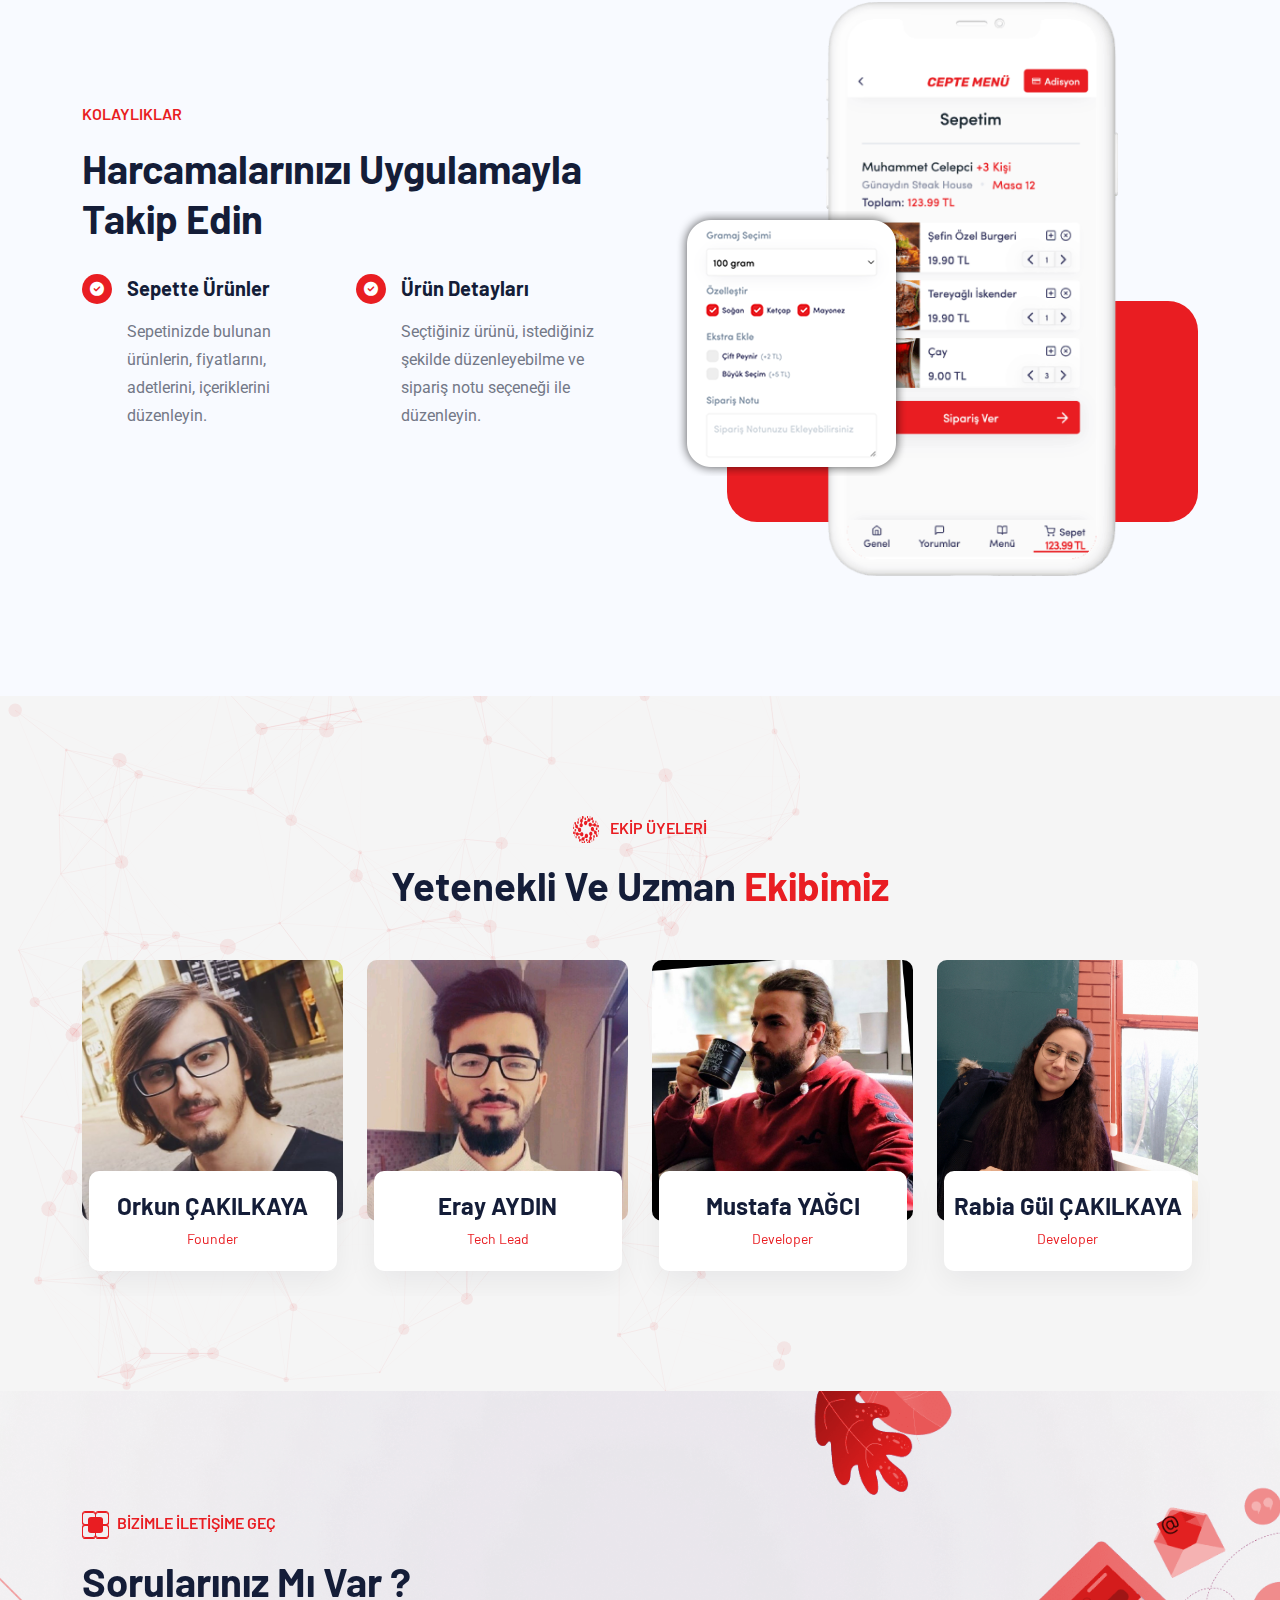
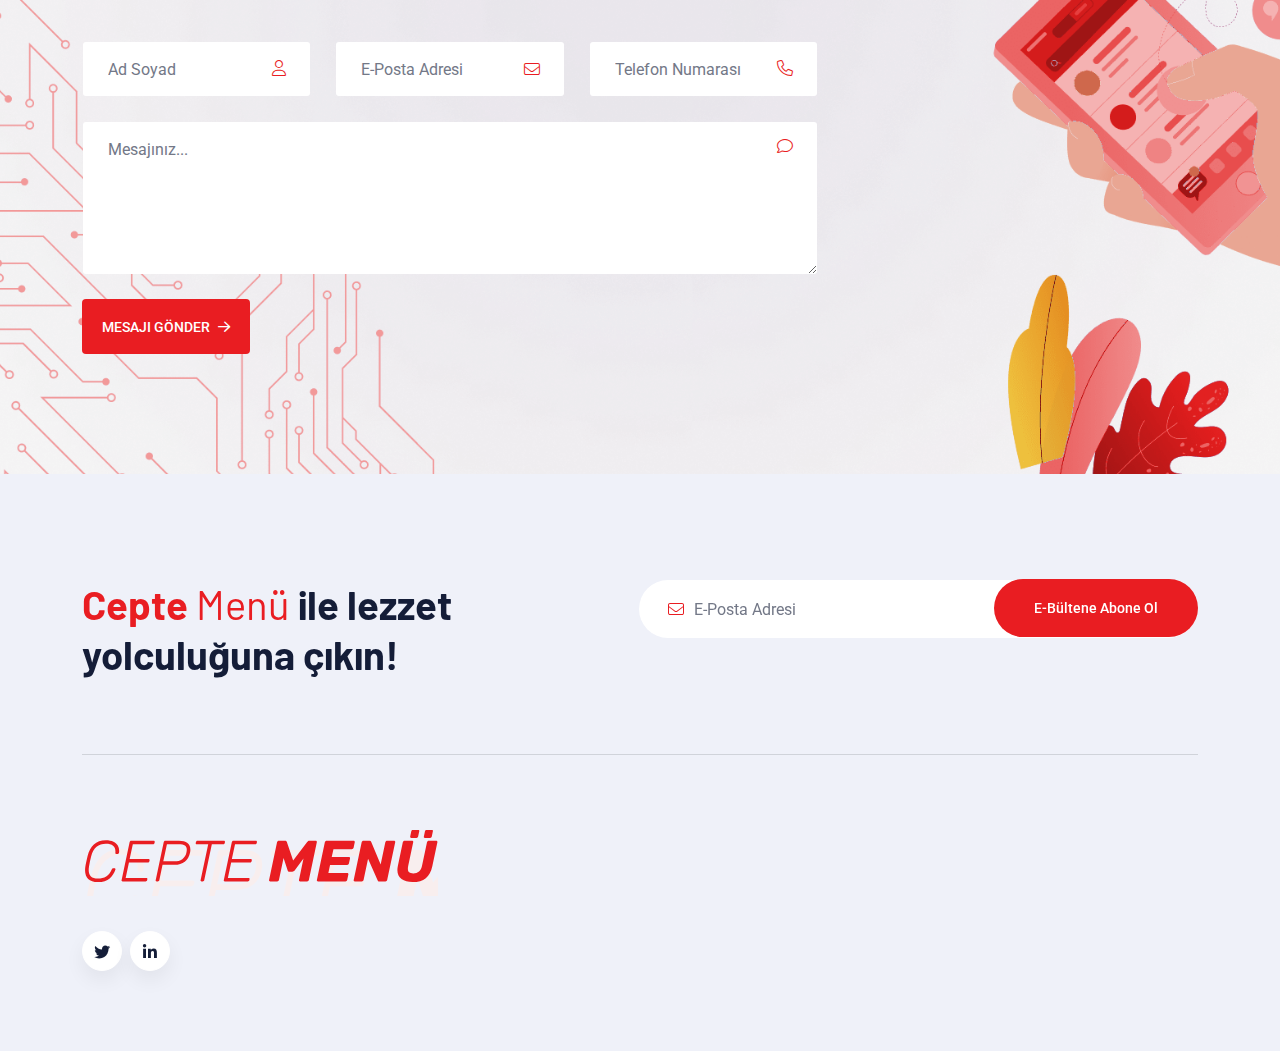
==== commit 24fb6580: "feat: add mailchimp integration for newsletter" ====
--- a/index.html
+++ b/index.html
@@ -565,10 +565,13 @@
                             <div class="footer-newsletter-content">
                                 <h2 class="newsletter-title"><span class="text-theme">Cepte <span class="fw-normal">Menü</span></span> ile lezzet yolculuğuna çıkın!</h2>
                             </div>
-                            <form class="newsletter-form">
+                            <form action="https://app.us17.list-manage.com/subscribe/post?u=a558592d20e8e6bf4bada4845&amp;id=2cb1322971&amp;f_id=00df75e0f0" method="post" class="newsletter-form">
                                 <i class="fa-sharp fa-light fa-envelope"></i>
-                                <input class="form-control" type="email" placeholder="E-Posta Adresi" required="">
-                                <button type="submit" class="th-btn">E-Bültene Abone Ol</button>
+                                <input class="form-control" type="email" name="EMAIL" placeholder="E-Posta Adresi" required="">
+                                <div aria-hidden="true" style="position: absolute; left: -5000px;">
+                                    <input type="text" name="b_a558592d20e8e6bf4bada4845_2cb1322971" tabindex="-1" value="">
+                                </div>
+                                <button type="submit" name="subscribe" value="Subscribe" class="th-btn">E-Bültene Abone Ol</button>
                             </form>
                         </div>
                     </div>
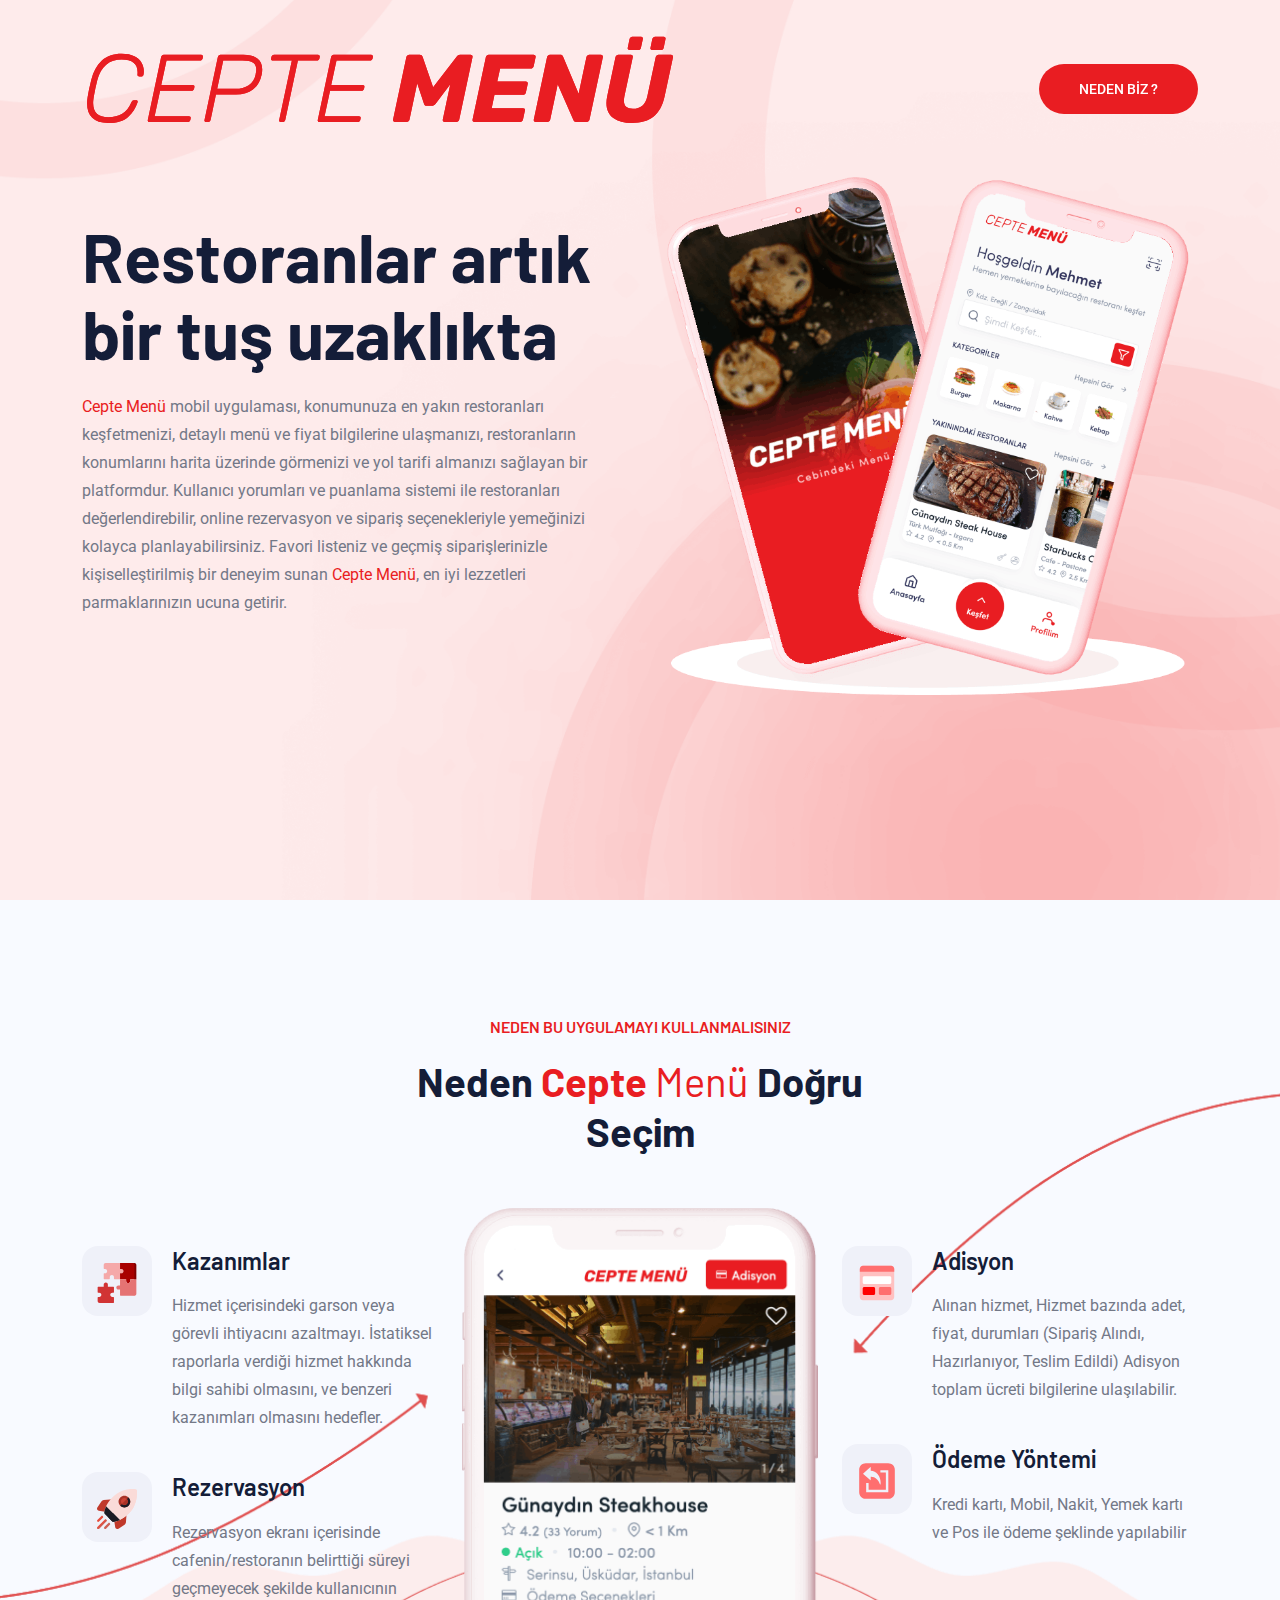
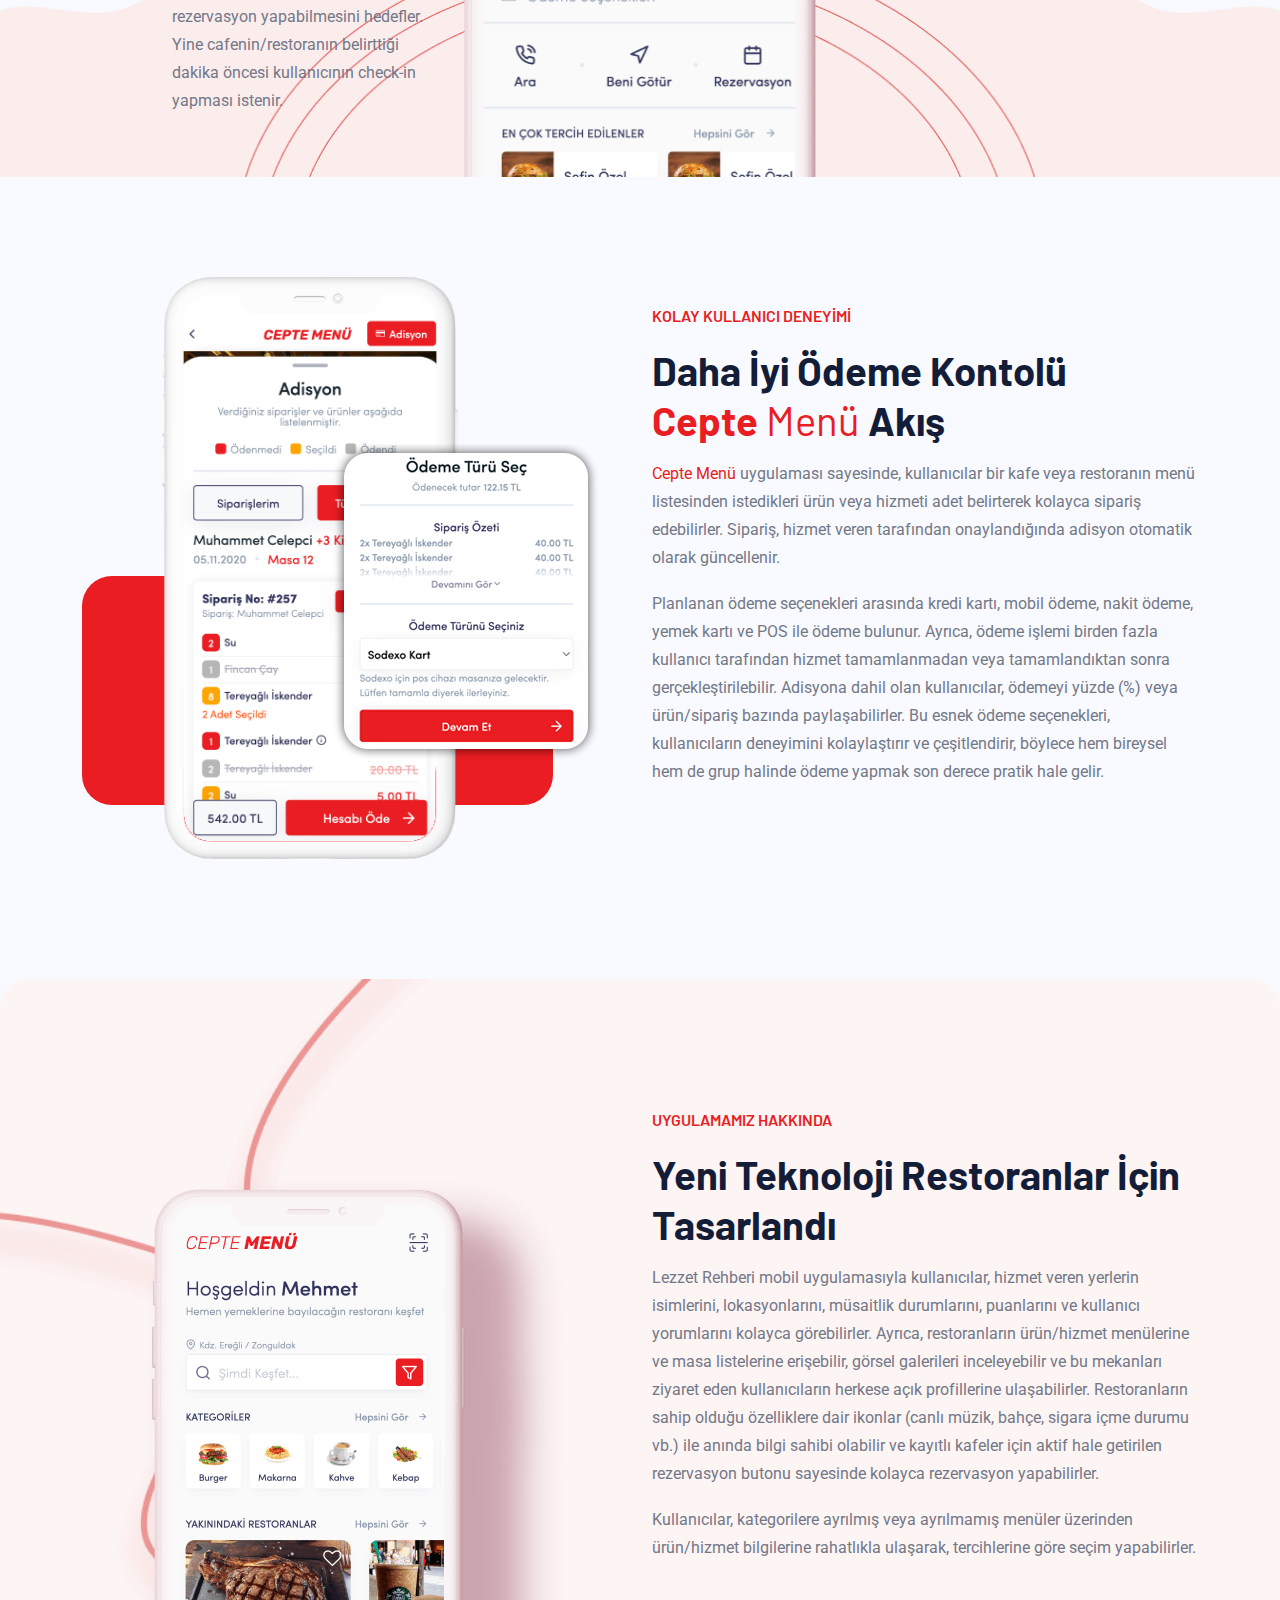
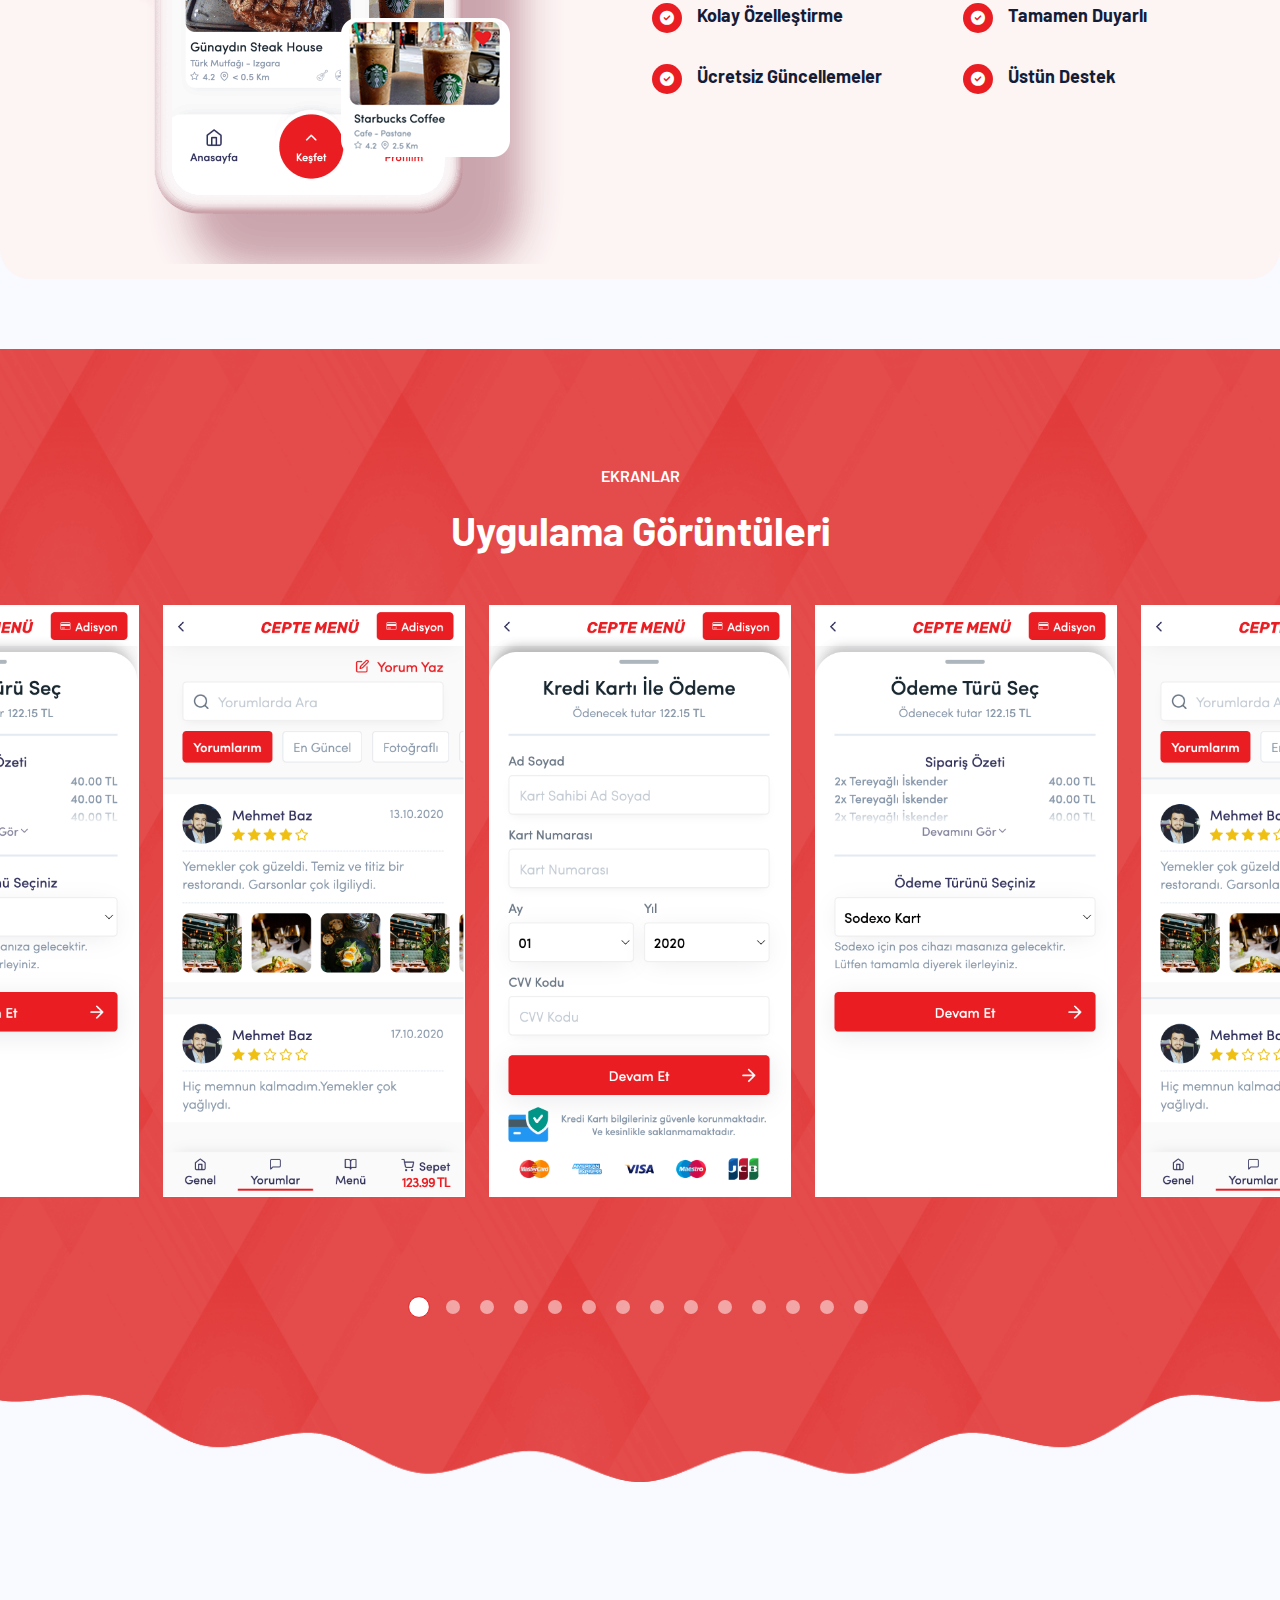
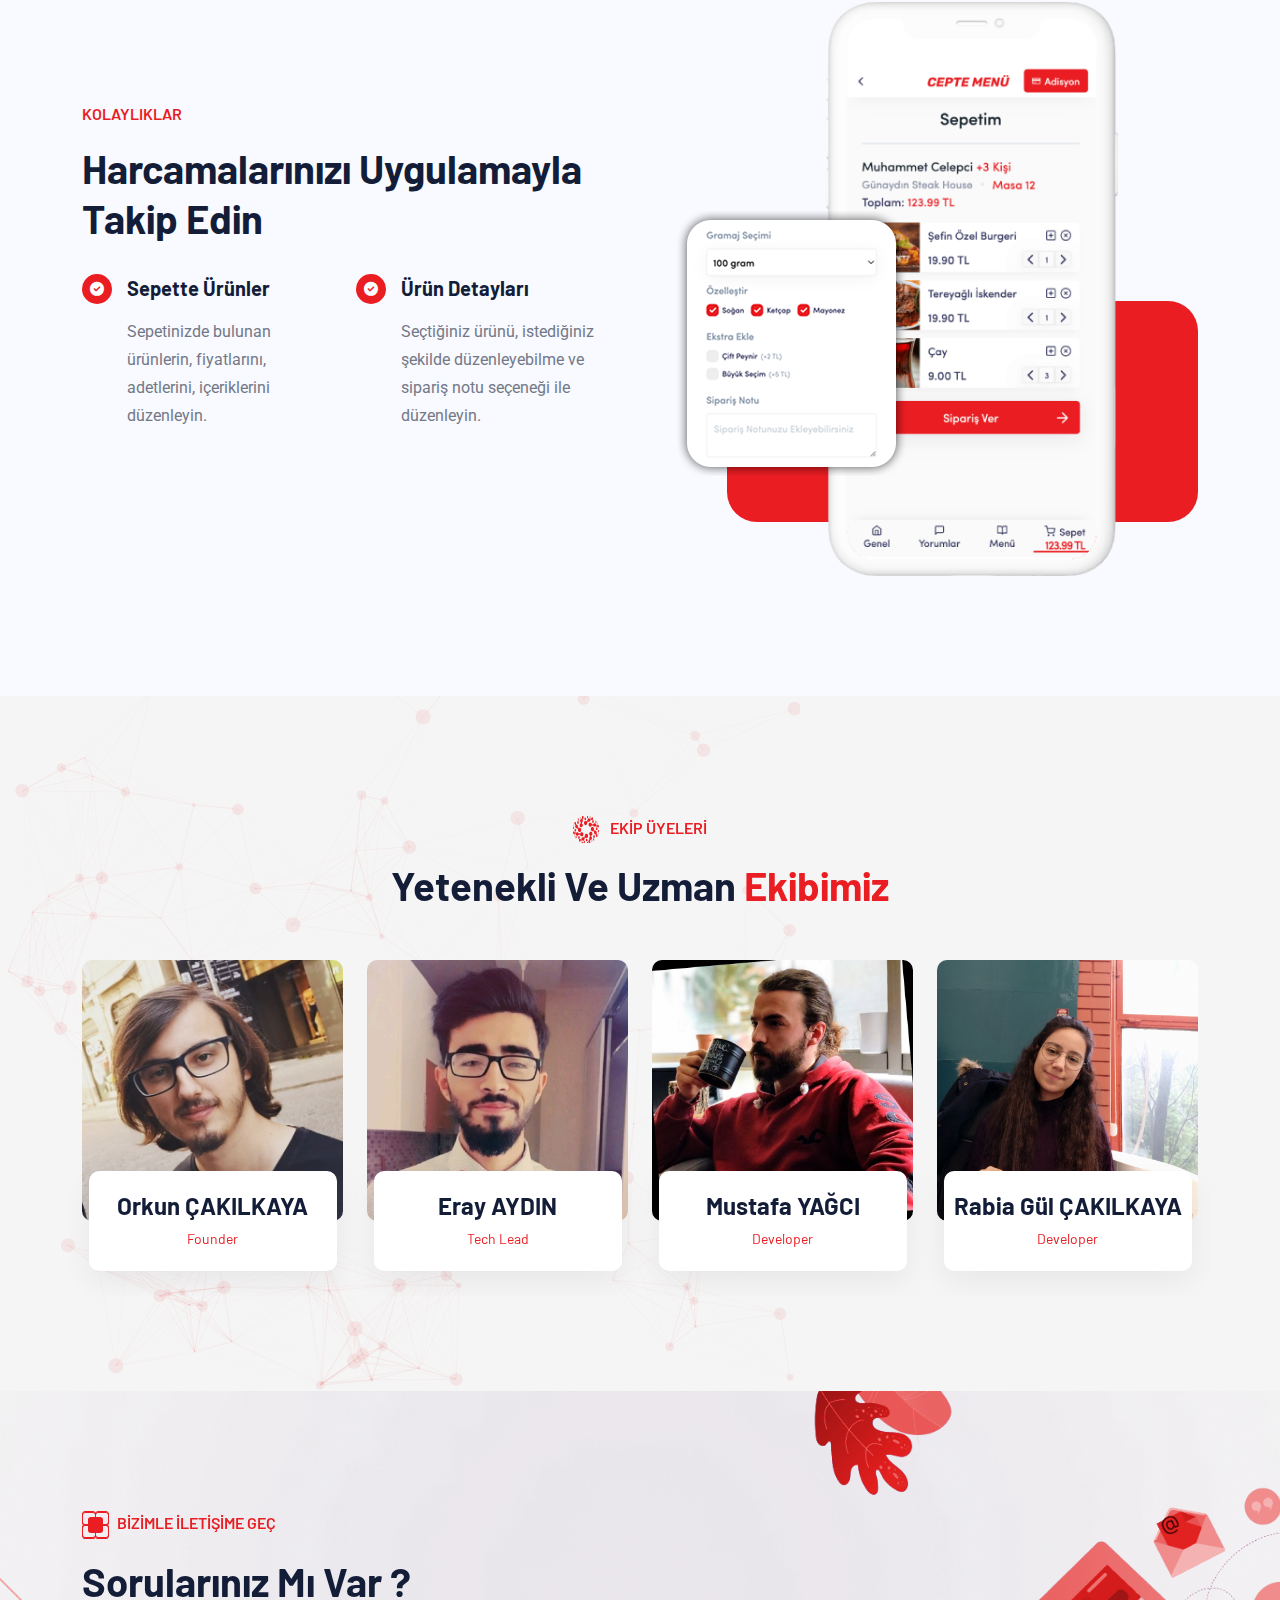
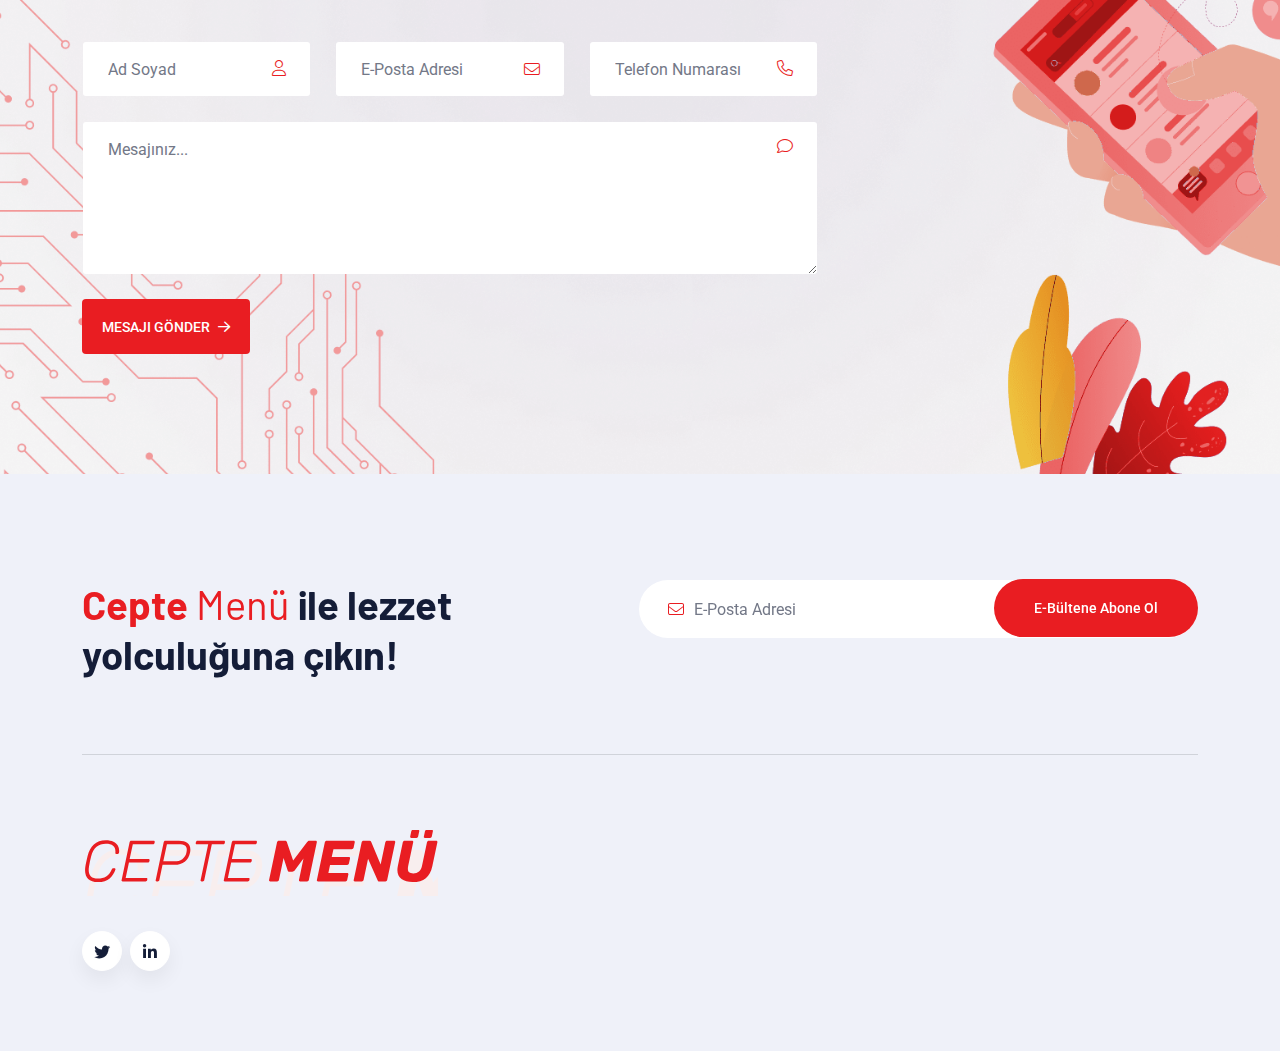
==== commit 9f36847d: "feat: remove unused files and add 404 error page" ====
--- a/index.html
+++ b/index.html
@@ -525,10 +525,12 @@
                         <h2 class="sec-title">Sorularınız mı var ?</h2>
                         <p class="sec-text"></p>
                     </div>
-                    <form action="https://fabform.io/f/uLmiHac" method="POST" class="contact-form">
+                    <form action="https://api.web3forms.com/submit" method="POST" id="contactForm" class="contact-form ajax-contact">
+                        <input type="hidden" name="access_key" value="5c939ab2-00b5-45e4-a9b9-b2a790aca5f1">
+                        <input type="checkbox" name="botcheck" id="" style="display: none;" />
                         <div class="row">
                             <div class="form-group col-md-4">
-                                <input type="text" class="form-control" name="fullName" id="name" placeholder="Ad Soyad">
+                                <input type="text" class="form-control" name="name" id="name" placeholder="Ad Soyad">
                                 <i class="fal fa-user"></i>
                             </div>
                             <div class="form-group col-md-4">
@@ -547,7 +549,9 @@
                                 <button type="submit" class="th-btn">Mesajı Gönder<i class="fa-regular fa-arrow-right ms-2"></i></button>
                             </div>
                         </div>
-                        <p class="form-messages mb-0 mt-3"></p>
+                        <p class="form-messages mb-0 mt-3">
+
+                        </p>
                     </form>
                 </div>
             </div>
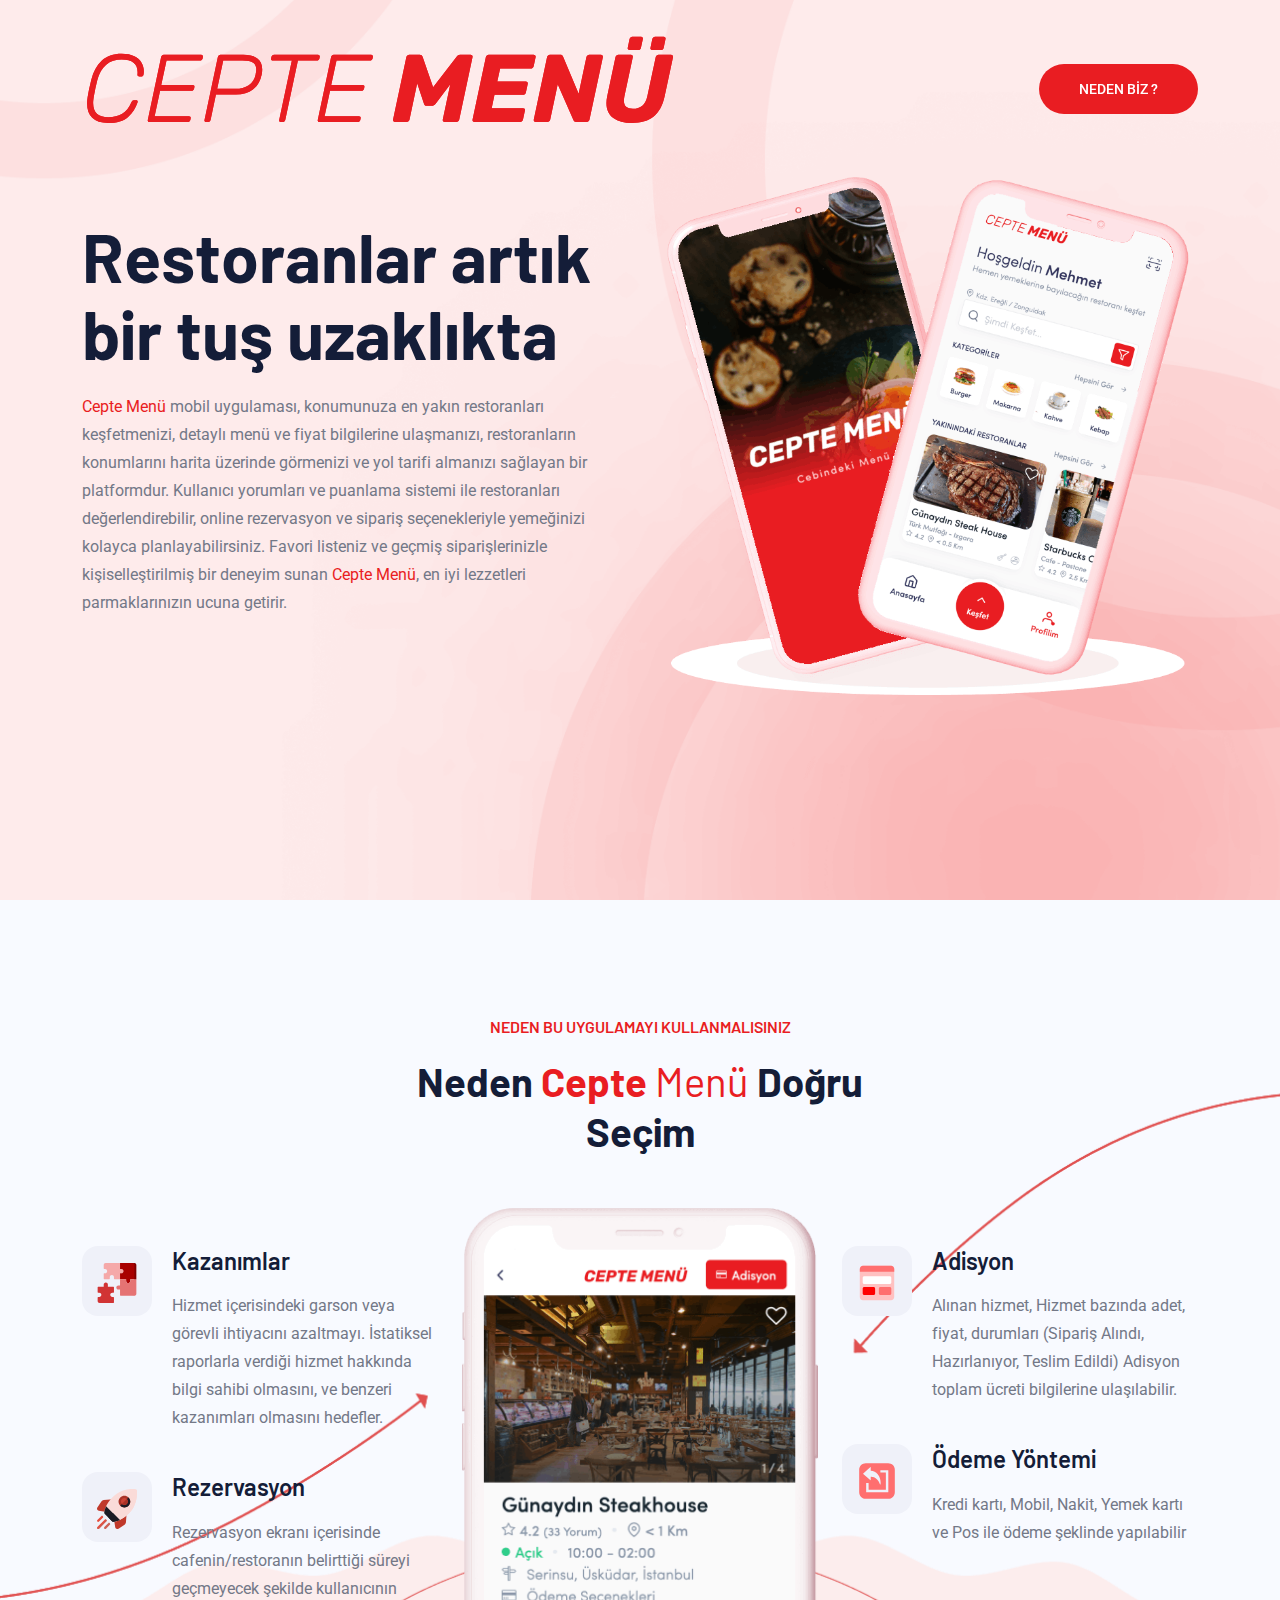
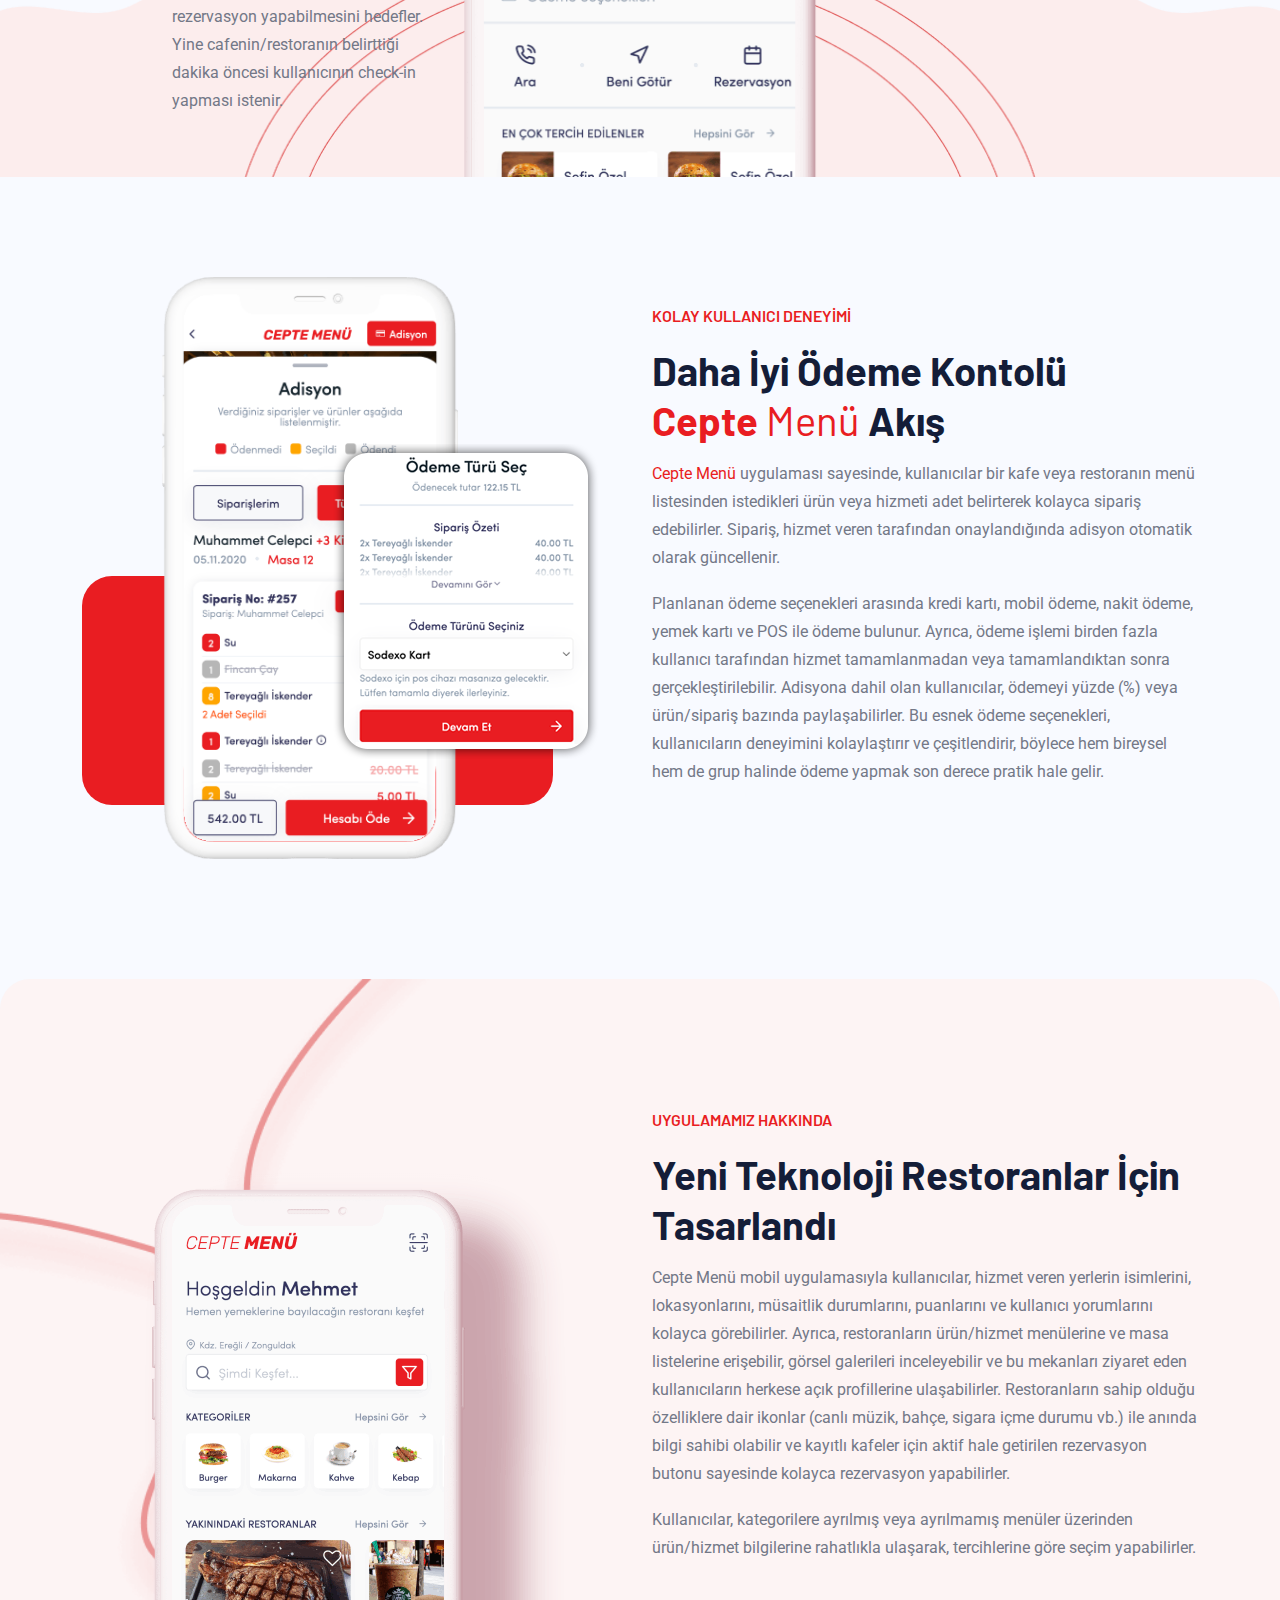
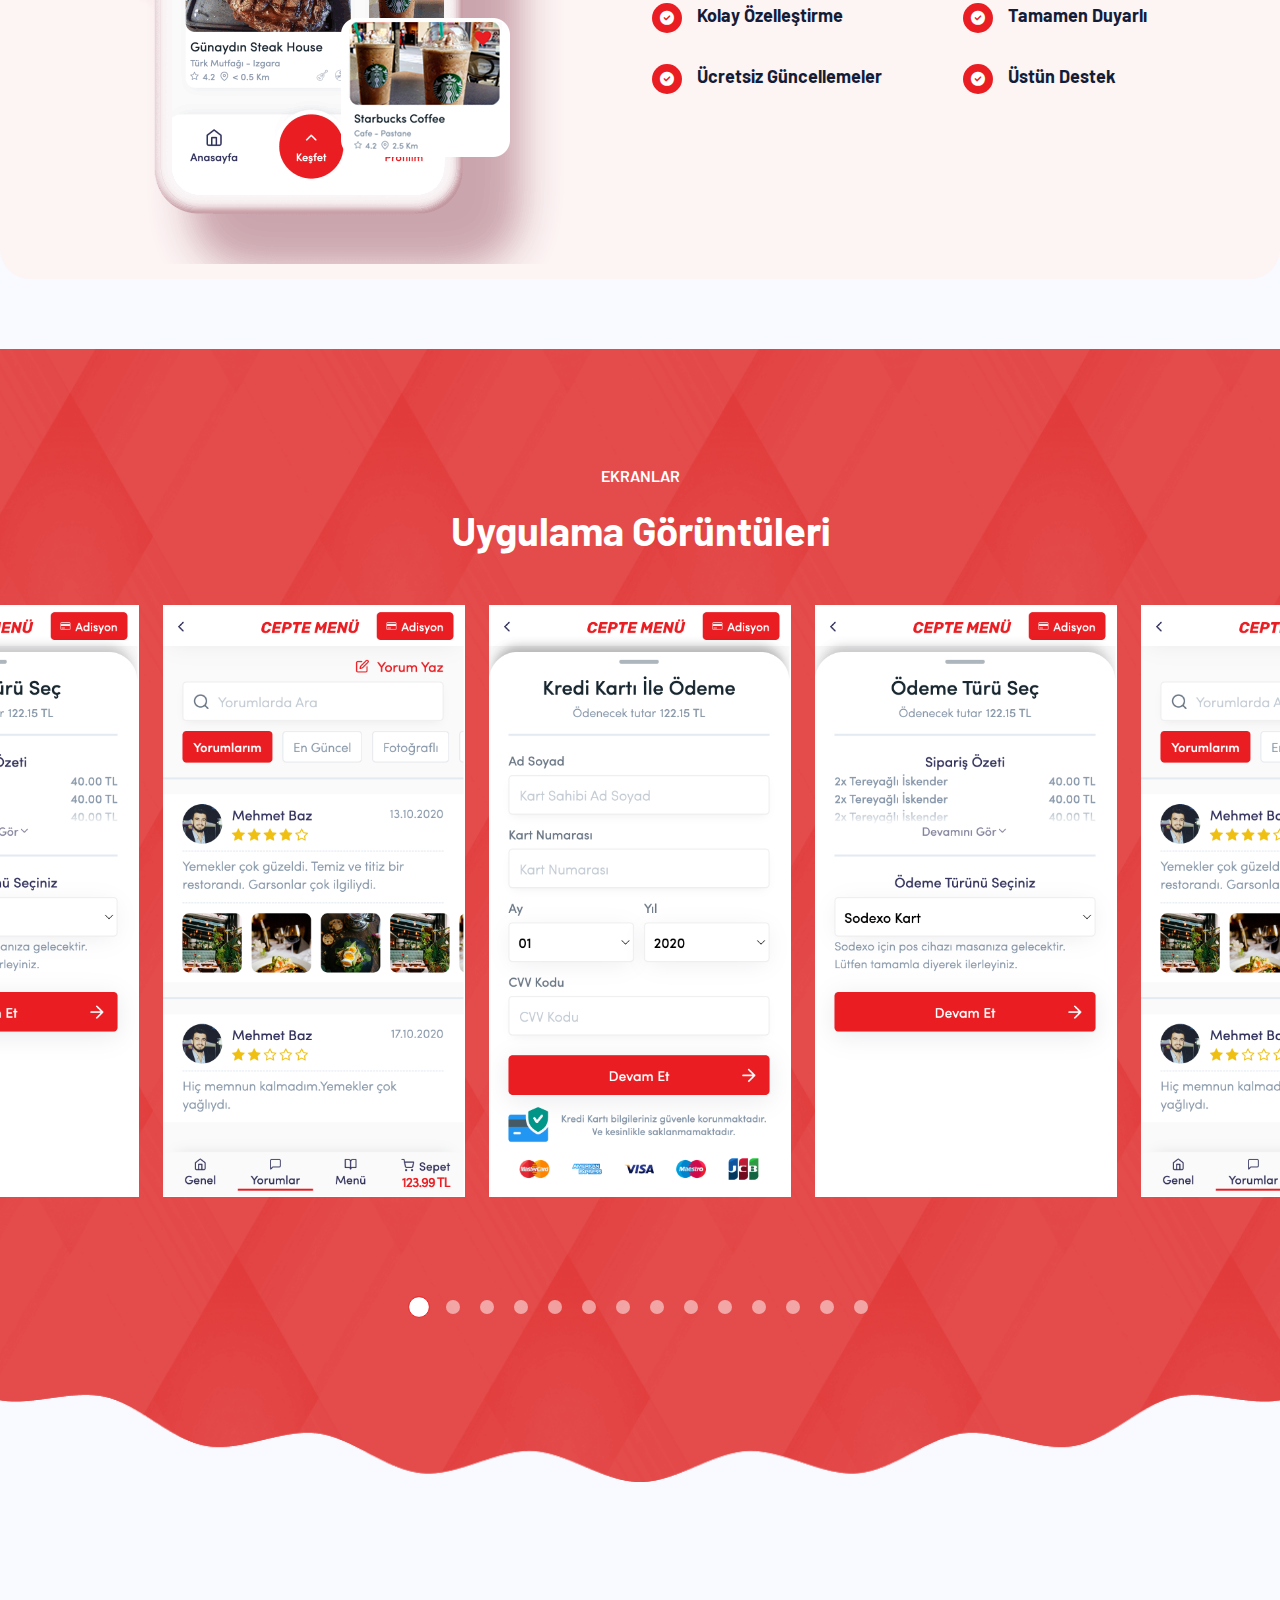
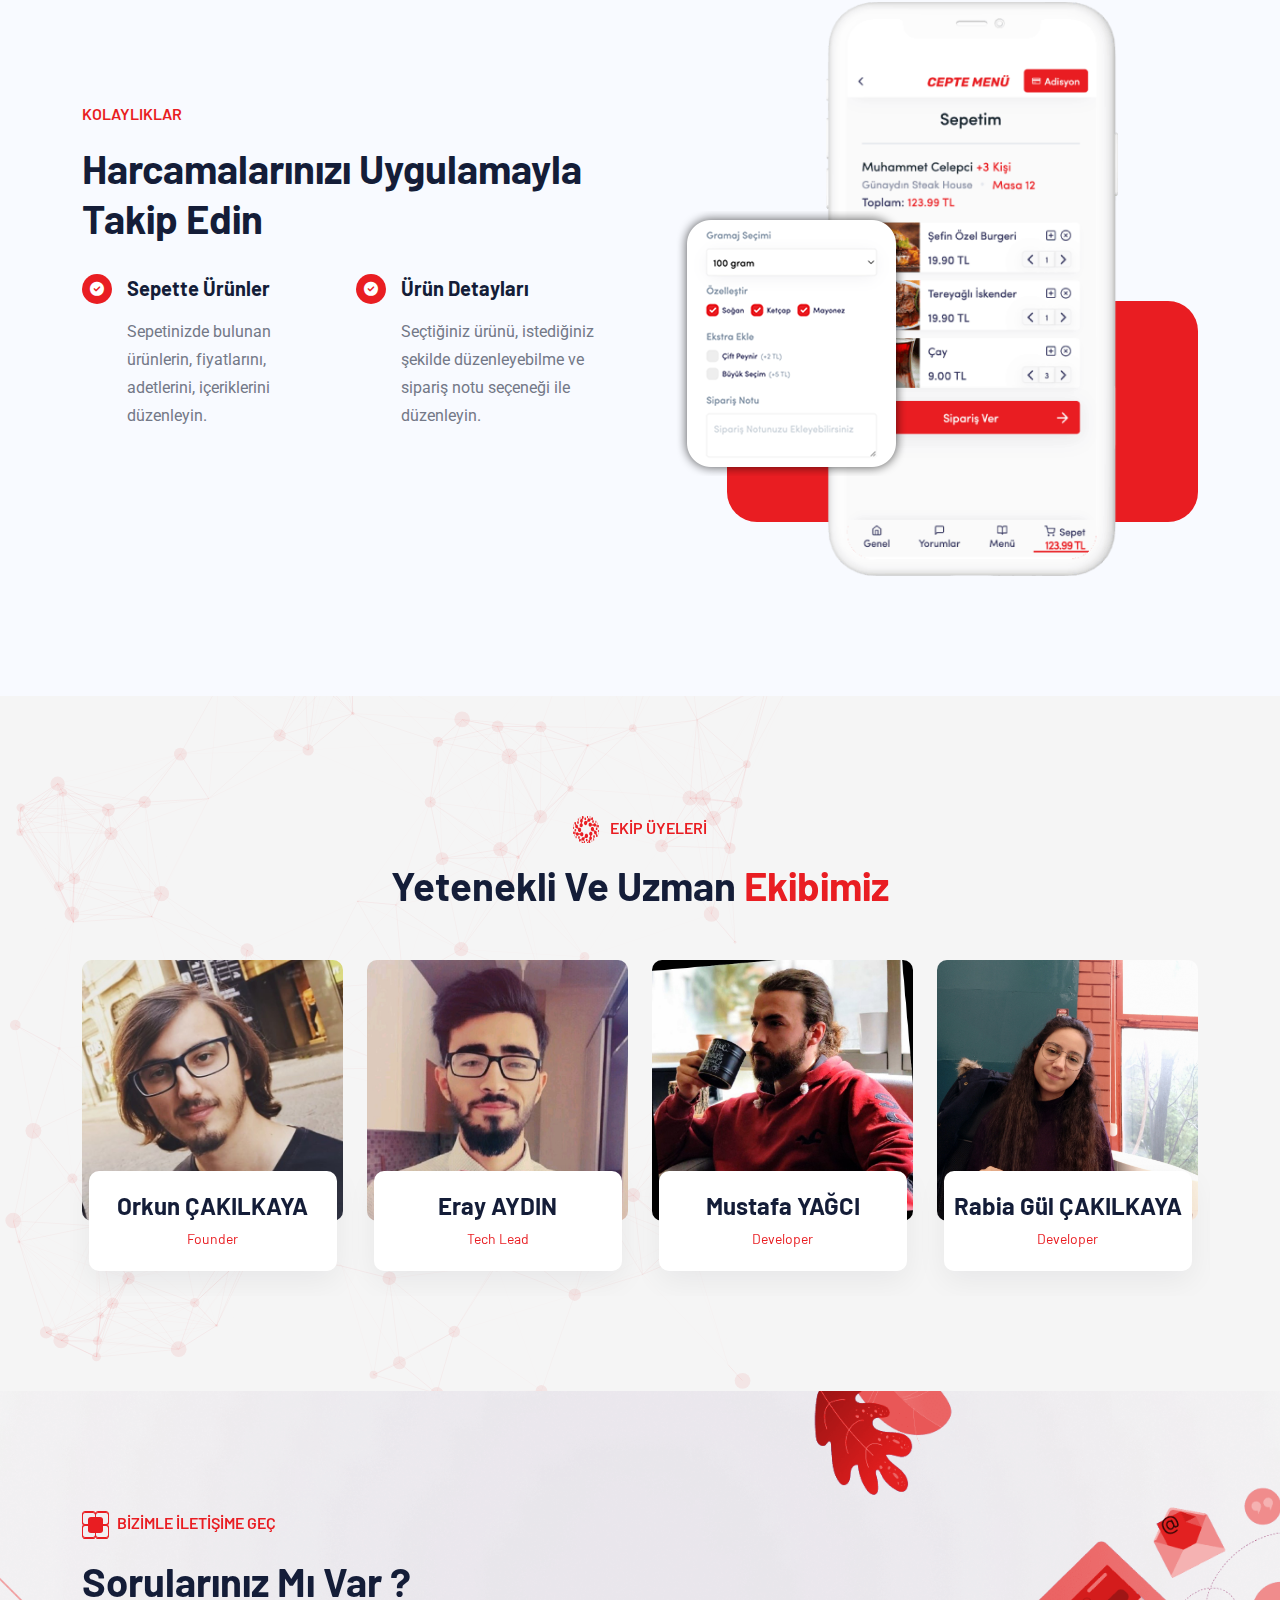
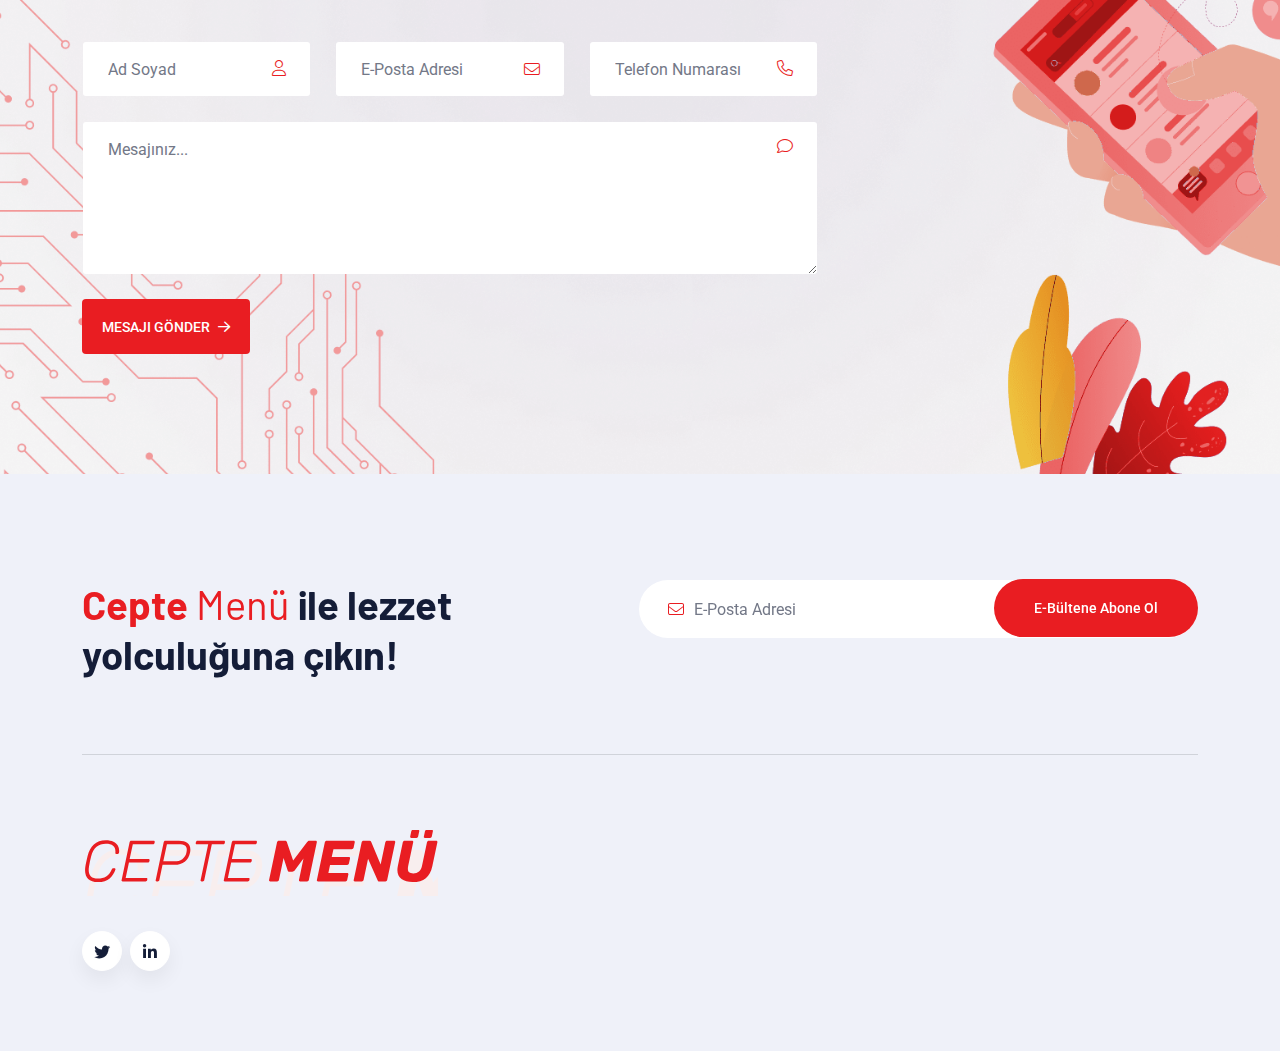
==== commit 67aca1aa: "fix: typo on application name" ====
--- a/index.html
+++ b/index.html
@@ -222,7 +222,7 @@
                         <div class="title-area mb-40">
                             <span class="sub-title">Uygulamamız Hakkında</span>
                             <h2 class="sec-title">Yeni teknoloji <br class="d-xxl-block d-none"> restoranlar İçin tasarlandı</h2>
-                            <p>Lezzet Rehberi mobil uygulamasıyla kullanıcılar, hizmet veren yerlerin isimlerini, lokasyonlarını, müsaitlik durumlarını, puanlarını ve kullanıcı yorumlarını kolayca görebilirler. Ayrıca, restoranların ürün/hizmet menülerine ve masa listelerine erişebilir, görsel galerileri inceleyebilir ve bu mekanları ziyaret eden kullanıcıların herkese açık profillerine ulaşabilirler. Restoranların sahip olduğu özelliklere dair ikonlar (canlı müzik, bahçe, sigara içme durumu vb.) ile anında bilgi sahibi olabilir ve kayıtlı kafeler için aktif hale getirilen rezervasyon butonu sayesinde kolayca rezervasyon yapabilirler.</p>
+                            <p>Cepte Menü mobil uygulamasıyla kullanıcılar, hizmet veren yerlerin isimlerini, lokasyonlarını, müsaitlik durumlarını, puanlarını ve kullanıcı yorumlarını kolayca görebilirler. Ayrıca, restoranların ürün/hizmet menülerine ve masa listelerine erişebilir, görsel galerileri inceleyebilir ve bu mekanları ziyaret eden kullanıcıların herkese açık profillerine ulaşabilirler. Restoranların sahip olduğu özelliklere dair ikonlar (canlı müzik, bahçe, sigara içme durumu vb.) ile anında bilgi sahibi olabilir ve kayıtlı kafeler için aktif hale getirilen rezervasyon butonu sayesinde kolayca rezervasyon yapabilirler.</p>
                             <p> Kullanıcılar, kategorilere ayrılmış veya ayrılmamış menüler üzerinden ürün/hizmet bilgilerine rahatlıkla ulaşarak, tercihlerine göre seçim yapabilirler.</p>
                         </div>
                         <div class="two-column mb-50 list-center ms-0">
